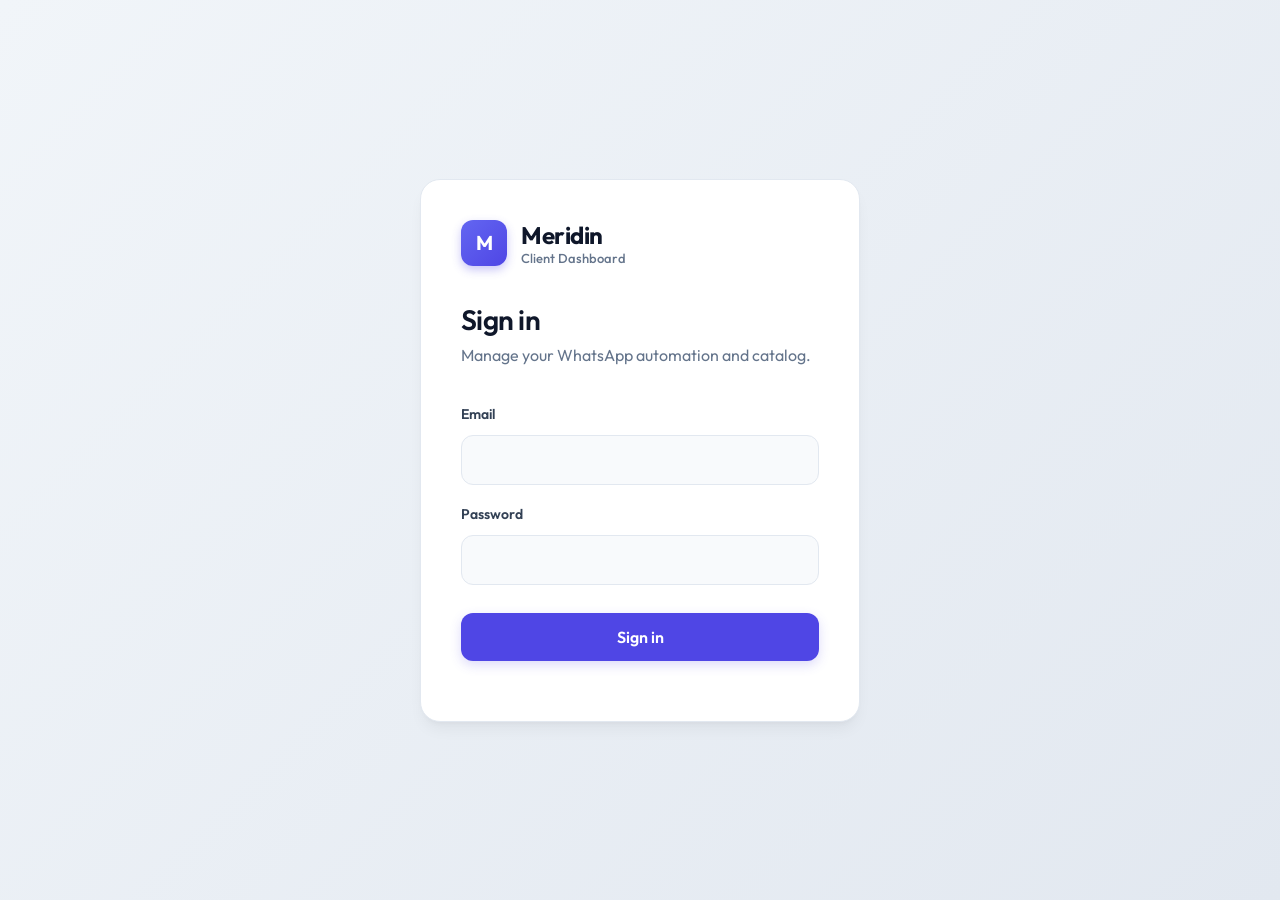
==== meridin_FE/client/index.html @ 9da1a39c "cloudflare implementation for image storing" ====
<!DOCTYPE html>
<html lang="en">
<head>
    <meta charset="UTF-8">
    <meta
        name="viewport"
        content="width=device-width, initial-scale=1.0"
    >
    <title>Meridin — Dashboard</title>
    <link rel="stylesheet" href="css/style.css">
    <link href="https://fonts.googleapis.com/css2?family=Outfit:wght@300;400;500;600;700&display=swap" rel="stylesheet">
</head>

<body>

<div class="app">

    <aside class="sidebar">

        <div class="sidebar-brand">
            <div class="brand-mark">M</div>

            <div>
                <strong>Meridin</strong>
                <span>Client</span>
            </div>
        </div>

        <nav>

            <a href="#overview" class="nav-link active">
                Overview
            </a>

            <div class="nav-title">Catalog</div>

            <a href="#products" class="nav-link">
                Products
            </a>

            <a href="#collections" class="nav-link">
                Collections
            </a>

            <div class="nav-title">Messaging</div>

            <a href="#messages" class="nav-link">
                Messages
            </a>

            <a href="#leads" class="nav-link">
                Leads
            </a>

            <div class="nav-title">Assistant</div>

            <a href="#settings" class="nav-link">
                AI & Business Settings
            </a>

            <div class="nav-title">Insights</div>

            <a href="#analytics" class="nav-link">
                Analytics
            </a>

        </nav>

        <button
            id="logoutButton"
            class="logout-button"
        >
            Sign out
        </button>

    </aside>

    <main class="main">

        <header class="topbar">

            <div>
                <h1>Overview</h1>
                <p id="businessName">
                    Your Meridin workspace
                </p>
            </div>

            <div class="status">
                <span class="status-dot"></span>
                Automation active
            </div>

        </header>

        <section id="overview">

            <div class="metrics">

                <article class="metric-card">
                    <span>Products</span>
                    <strong id="productsMetric">—</strong>
                </article>

                <article class="metric-card">
                    <span>Customers</span>
                    <strong id="customersMetric">—</strong>
                </article>

                <article class="metric-card">
                    <span>Conversations</span>
                    <strong id="conversationsMetric">—</strong>
                </article>

                <article class="metric-card">
                    <span>Messages</span>
                    <strong id="messagesMetric">—</strong>
                </article>

            </div>

            <div class="grid-two">

                <section class="panel">
                    <div class="panel-header">
                        <div>
                            <h2>Recent messages</h2>
                            <p>Latest WhatsApp activity</p>
                        </div>
                    </div>

                    <div id="recentMessages">
                        Loading...
                    </div>
                </section>

                <section class="panel">

                    <div class="panel-header">
                        <div>
                            <h2>Quick actions</h2>
                            <p>Manage your catalog</p>
                        </div>
                    </div>

                    <div class="quick-actions">

                        <button
                            onclick="showProducts()"
                        >
                            Manage products
                        </button>

                        <button
                            onclick="showCollections()"
                        >
                            Manage collections
                        </button>

                        <button
                            onclick="showAnalytics()"
                        >
                            View analytics
                        </button>

                    </div>

                </section>

            </div>

        </section>

        <section
            id="products"
            class="dashboard-section"
        >

            <div class="section-header">

                <div>
                    <h2>Products</h2>
                    <p>Your clothing catalog</p>
                </div>

                <div style="display: flex; gap: 12px; align-items: center;">
                    <button
                        id="createProductButton"
                        class="primary-button small"
                    >
                        Add product
                    </button>
                    <button
                        id="reloadProducts"
                        class="primary-button small"
                    >
                        Refresh
                    </button>
                </div>

            </div>

            <div
                id="productsGrid"
                class="products-grid"
            >
                Loading...
            </div>

        </section>

        <section
            id="collections"
            class="dashboard-section"
        >

            <div class="section-header">

                <div>
                    <h2>Collections</h2>
                    <p>Organize your products into collections.</p>
                </div>

                <button
                    id="createCollectionButton"
                    class="primary-button small"
                >
                    New collection
                </button>

            </div>

            <div id="collectionsList">
                Loading...
            </div>

        </section>

        <section
            id="messages"
            class="dashboard-section"
        >

            <div class="section-header">

                <div>
                    <h2>Messages</h2>
                    <p>Recent WhatsApp conversations.</p>
                </div>

            </div>

            <div
                id="messagesList"
                class="table-container"
            >
                Loading...
            </div>

        </section>

        <section
            id="leads"
            class="dashboard-section"
        >

            <div class="section-header">

                <div>
                    <h2>Lead classifications</h2>
                    <p>Messages classified by Meridin ML.</p>
                </div>

            </div>

            <div
                id="leadsList"
                class="table-container"
            >
                Loading...
            </div>

        </section>

        <section
            id="settings"
            class="dashboard-section"
        >

            <div class="section-header">
                <div>
                    <h2>AI & Business Settings</h2>
                    <p>Control the business information and communication style used by your WhatsApp assistant.</p>
                </div>
            </div>

            <form id="settingsForm" class="panel">
                <div class="panel-header">
                    <div>
                        <h3>Business profile</h3>
                        <p>This information is available to the AI for this tenant only.</p>
                    </div>
                </div>

                <div class="form-row">
                    <div class="form-group">
                        <label for="settingsShopName">Shop name *</label>
                        <input id="settingsShopName" type="text" maxlength="200" required>
                    </div>
                    <div class="form-group">
                        <label for="settingsCity">City</label>
                        <input id="settingsCity" type="text" maxlength="100">
                    </div>
                </div>

                <div class="form-group">
                    <label for="settingsDescription">Business description</label>
                    <textarea id="settingsDescription" rows="3" maxlength="1000"></textarea>
                </div>

                <div class="form-row">
                    <div class="form-group">
                        <label for="settingsPhone">Phone</label>
                        <input id="settingsPhone" type="text" maxlength="50">
                    </div>
                    <div class="form-group">
                        <label for="settingsEmail">Email</label>
                        <input id="settingsEmail" type="email" maxlength="200">
                    </div>
                </div>

                <div class="form-row">
                    <div class="form-group">
                        <label for="settingsWebsite">Website</label>
                        <input id="settingsWebsite" type="url" maxlength="500">
                    </div>
                    <div class="form-group">
                        <label for="settingsInstagram">Instagram</label>
                        <input id="settingsInstagram" type="text" maxlength="200">
                    </div>
                </div>

                <div class="form-group">
                    <label for="settingsAddress">Address</label>
                    <textarea id="settingsAddress" rows="2" maxlength="500"></textarea>
                </div>

                <div class="panel-header" style="margin-top: 24px;">
                    <div>
                        <h3>Customer support information</h3>
                        <p>Only enter information the assistant is allowed to tell customers.</p>
                    </div>
                </div>

                <div class="form-row">
                    <div class="form-group">
                        <label for="settingsHours">Business hours</label>
                        <textarea id="settingsHours" rows="2"></textarea>
                    </div>
                    <div class="form-group">
                        <label for="settingsDelivery">Delivery information</label>
                        <textarea id="settingsDelivery" rows="2"></textarea>
                    </div>
                </div>

                <div class="form-row">
                    <div class="form-group">
                        <label for="settingsShipping">Shipping policy</label>
                        <textarea id="settingsShipping" rows="3"></textarea>
                    </div>
                    <div class="form-group">
                        <label for="settingsReturns">Return policy</label>
                        <textarea id="settingsReturns" rows="3"></textarea>
                    </div>
                </div>

                <div class="form-row">
                    <div class="form-group">
                        <label for="settingsExchange">Exchange policy</label>
                        <textarea id="settingsExchange" rows="3"></textarea>
                    </div>
                    <div class="form-group">
                        <label for="settingsCancellation">Cancellation policy</label>
                        <textarea id="settingsCancellation" rows="3"></textarea>
                    </div>
                </div>

                <div class="form-row">
                    <div class="form-group">
                        <label for="settingsPayments">Payment methods</label>
                        <textarea id="settingsPayments" rows="2"></textarea>
                    </div>
                    <div class="form-group">
                        <label for="settingsCod">Cash on delivery</label>
                        <select id="settingsCod">
                            <option value="">Not specified</option>
                            <option value="true">Available</option>
                            <option value="false">Not available</option>
                        </select>
                    </div>
                </div>

                <div class="panel-header" style="margin-top: 24px;">
                    <div>
                        <h3>AI assistant</h3>
                        <p>These preferences apply only to this client's assistant.</p>
                    </div>
                </div>

                <div class="form-row">
                    <div class="form-group">
                        <label for="settingsTone">Tone</label>
                        <select id="settingsTone">
                            <option value="friendly">Friendly</option>
                            <option value="professional">Professional</option>
                            <option value="casual">Casual</option>
                            <option value="luxury">Luxury</option>
                            <option value="minimal">Minimal</option>
                        </select>
                    </div>
                    <div class="form-group">
                        <label for="settingsLanguage">Language</label>
                        <input id="settingsLanguage" type="text" maxlength="50" placeholder="English">
                    </div>
                    <div class="form-group">
                        <label for="settingsLength">Response length</label>
                        <select id="settingsLength">
                            <option value="short">Short</option>
                            <option value="medium">Medium</option>
                            <option value="long">Long</option>
                        </select>
                    </div>
                </div>

                <div class="form-group">
                    <label for="settingsGreeting">Preferred greeting</label>
                    <textarea id="settingsGreeting" rows="2" maxlength="500"></textarea>
                </div>

                <div class="form-group">
                    <label for="settingsInstructions">Custom AI instructions</label>
                    <textarea id="settingsInstructions" rows="5" maxlength="3000" placeholder="Example: Keep replies concise. Mention our free shipping above ₹999 when relevant."></textarea>
                </div>

                <div class="modal-actions">
                    <button type="submit" class="primary-button">Save AI & Business Settings</button>
                    <span id="settingsStatus" class="muted"></span>
                </div>
            </form>

        </section>

        <section
            id="analytics"
            class="dashboard-section"
        >

            <div class="section-header">

                <div>
                    <h2>Analytics</h2>
                    <p>Message and intent activity.</p>
                </div>

            </div>

            <div
                id="analyticsData"
                class="grid-two"
            >
                Loading...
            </div>

        </section>

    </main>

<!-- Create Product Modal -->
<div id="productModal" class="modal" role="dialog" aria-modal="true" aria-labelledby="productModalTitle">
    <div class="modal-backdrop"></div>
    <div class="modal-content product-editor-modal">
        <div class="modal-header">
            <h3 id="productModalTitle">Add Product</h3>
            <button class="modal-close" aria-label="Close">&times;</button>
        </div>
        <form id="productForm">
            <input type="hidden" id="productId">

            <div class="editor-section">
                <h4>Basic information</h4>
                <div class="form-group">
                    <label for="productTitle">Title *</label>
                    <input type="text" id="productTitle" required placeholder="e.g., Classic Cotton Shirt">
                </div>
                <div class="form-group">
                    <label for="productDescription">Description</label>
                    <textarea id="productDescription" rows="3" placeholder="Product details..."></textarea>
                </div>
                <div class="form-row">
                    <div class="form-group">
                        <label for="productPrice">Base price (₹) *</label>
                        <input type="number" id="productPrice" required min="0" step="0.01" placeholder="0.00">
                    </div>
                    <div class="form-group">
                        <label for="productStock">Base stock</label>
                        <input type="number" id="productStock" min="0" value="0" placeholder="0">
                    </div>
                </div>
                <div class="form-row">
                    <div class="form-group">
                        <label for="productDepartment">Department</label>
                        <select id="productDepartment"><option value="">Loading metadata...</option></select>
                    </div>
                    <div class="form-group">
                        <label for="productCategoryId">Category</label>
                        <select id="productCategoryId"><option value="">Select department first</option></select>
                    </div>
                </div>
                <div class="form-row">
                    <div class="form-group">
                        <label for="productBrand">Brand</label>
                        <input type="text" id="productBrand" placeholder="Brand name">
                    </div>
                    <div class="form-group">
                        <label for="productType">Product type</label>
                        <input type="text" id="productType" placeholder="e.g., shirt, dress">
                    </div>
                </div>
                <div class="form-row">
                    <div class="form-group">
                        <label for="productGender">Target gender</label>
                        <select id="productGender">
                            <option value="">Not specified</option><option value="Unisex">Unisex</option><option value="Male">Male</option><option value="Female">Female</option>
                        </select>
                    </div>
                    <div class="form-group">
                        <label for="productAgeGroup">Age group</label>
                        <select id="productAgeGroup">
                            <option value="">Not specified</option><option value="Adult">Adult</option><option value="Teen">Teen</option><option value="Kids">Kids</option><option value="Toddler">Toddler</option><option value="Infant">Infant</option>
                        </select>
                    </div>
                </div>
            </div>

            <div class="editor-section">
                <h4>Apparel specifications</h4>
                <div class="form-row">
                    <div class="form-group"><label for="productMaterial">Material</label><input type="text" id="productMaterial" placeholder="e.g., 100% Cotton"></div>
                    <div class="form-group"><label for="productFit">Fit</label><select id="productFit"><option value="">Not specified</option><option>Regular Fit</option><option>Slim Fit</option><option>Relaxed Fit</option><option>Oversized / Boxy</option></select></div>
                </div>
                <div class="form-row">
                    <div class="form-group"><label for="productSleeve">Sleeve length</label><select id="productSleeve"><option value="">Not specified</option><option>Short Sleeve</option><option>Long Sleeve</option><option>3/4 Sleeve</option><option>Sleeveless</option><option>Cap Sleeve</option></select></div>
                    <div class="form-group"><label for="productNeckline">Neckline</label><select id="productNeckline"><option value="">Not specified</option><option>Crew Neck</option><option>V-Neck</option><option>Polo Collar</option><option>Hooded</option><option>Turtleneck</option><option>Off-Shoulder</option></select></div>
                    <div class="form-group"><label for="productLength">Top / dress length</label><select id="productLength"><option value="">Not specified</option><option>Regular</option><option>Crop</option><option>Longline / Tunics</option><option>Mini</option><option>Midi</option><option>Maxi</option></select></div>
                </div>
            </div>

            <div class="editor-section">
                <h4>Product options & variants</h4>
                <p class="editor-help">Choose metadata-backed options. Values are stored with their Meridin IDs and names.</p>
                <div class="option-selector-row">
                    <select id="newProductOption"><option value="">Select option to add</option></select>
                    <button type="button" id="addProductOption" class="secondary-button">Add option</button>
                </div>
                <div id="productOptionsContainer"></div>
                <div class="table-container variant-table-wrap">
                    <table>
                        <thead><tr><th>Combination</th><th>Price (₹)</th><th>Cost (₹)</th><th>Stock</th><th>SKU</th></tr></thead>
                        <tbody id="productVariantsBody"><tr><td colspan="5" class="muted center">Add option values to generate variants.</td></tr></tbody>
                    </table>
                </div>
            </div>

            <div class="editor-section">
                <h4>Catalog & media</h4>
                <div class="form-row">
                    <div class="form-group"><label for="productCollection">Collection</label><select id="productCollection"><option value="">-- Select collection --</option></select></div>
                    <div class="form-group"><label for="productTags">Tags</label><input type="text" id="productTags" placeholder="summer, casual, new (comma separated)"></div>
                </div>
                <div class="form-group">
                    <label for="productImageFile">Product image</label>
                    <input type="file" id="productImageFile" accept="image/jpeg,image/png,image/webp"
                           aria-describedby="productImageHelp">
                    <small id="productImageHelp" class="editor-help">Choose JPG, PNG, or WebP. Meridin converts it to JPG and stores the public image link in the product's <code>media</code> field.</small>
                    <div id="productImagePreview" class="product-image-upload-preview" hidden>
                        <img id="productImagePreviewImg" alt="Product image preview">
                        <span id="productImageStatus" class="muted"></span>
                    </div>
                </div>
                <label class="checkbox-label"><input type="checkbox" id="productFeatured"> Mark as featured</label>
            </div>

            <div class="modal-actions">
                <button type="button" class="modal-cancel">Cancel</button>
                <button type="submit" class="primary-button">Save Product</button>
            </div>
        </form>
    </div>
</div>

<!-- Create Collection Modal -->
<div id="collectionModal" class="modal" role="dialog" aria-modal="true" aria-labelledby="collectionModalTitle">
    <div class="modal-backdrop"></div>
    <div class="modal-content">
        <div class="modal-header">
            <h3 id="collectionModalTitle">New Collection</h3>
            <button class="modal-close" aria-label="Close">&times;</button>
        </div>
        <form id="collectionForm">
            <input type="hidden" id="collectionId">
            <div class="form-group">
                <label for="collectionName">Name *</label>
                <input type="text" id="collectionName" required placeholder="e.g., Summer Collection">
            </div>
            <div class="form-group">
                <label for="collectionDescription">Description</label>
                <textarea id="collectionDescription" rows="3" placeholder="Collection details..."></textarea>
            </div>
            <div class="modal-actions">
                <button type="button" class="modal-cancel">Cancel</button>
                <button type="submit" class="primary-button">Save Collection</button>
            </div>
        </form>
    </div>
</div>

</div>

<script src="js/api.js"></script>
<script src="js/dashboard.js"></script>

</body>
</html>
---- meridin_FE/client/css/style.css ----
* {
    box-sizing: border-box;
    margin: 0;
    padding: 0;
}

:root {
    --background: #f8fafc;
    --surface: #ffffff;
    --border: #e2e8f0;
    --text: #0f172a;
    --muted: #64748b;
    --primary: #4f46e5;
    --primary-hover: #4338ca;
    --success: #10b981;
    --danger: #ef4444;
    --sidebar: #0f172a;
    --sidebar-hover: #1e293b;
    --shadow: 0 4px 6px -1px rgb(0 0 0 / 0.05), 0 2px 4px -2px rgb(0 0 0 / 0.05);
    --shadow-lg: 0 10px 15px -3px rgb(0 0 0 / 0.05), 0 4px 6px -4px rgb(0 0 0 / 0.05);
}

body {
    font-family: 'Outfit', sans-serif;
    background: var(--background);
    color: var(--text);
    -webkit-font-smoothing: antialiased;
}

button,
input {
    font: inherit;
}

button {
    cursor: pointer;
    transition: all 0.2s cubic-bezier(0.4, 0, 0.2, 1);
}

.auth-page {
    min-height: 100vh;
    display: flex;
    align-items: center;
    justify-content: center;
    background: linear-gradient(135deg, #f1f5f9 0%, #e2e8f0 100%);
    padding: 24px;
}

.auth-card {
    width: 100%;
    max-width: 440px;
    background: var(--surface);
    border: 1px solid var(--border);
    border-radius: 20px;
    padding: 40px;
    box-shadow: var(--shadow-lg);
}

.brand,
.sidebar-brand {
    display: flex;
    align-items: center;
    gap: 14px;
}

.brand-mark {
    width: 46px;
    height: 46px;
    border-radius: 12px;
    background: linear-gradient(135deg, #6366f1 0%, #4f46e5 100%);
    color: white;
    display: grid;
    place-items: center;
    font-weight: 700;
    font-size: 20px;
    box-shadow: 0 4px 10px rgba(79, 70, 229, 0.3);
}

.brand h1 {
    font-size: 24px;
    font-weight: 700;
    letter-spacing: -0.02em;
}

.brand p {
    color: var(--muted);
    font-size: 13px;
    font-weight: 500;
}

.auth-card h2 {
    margin-top: 36px;
    font-size: 28px;
    font-weight: 600;
    letter-spacing: -0.02em;
}

.muted {
    color: var(--muted);
}

.auth-card > p {
    margin-top: 8px;
    margin-bottom: 32px;
}

form {
    display: flex;
    flex-direction: column;
    gap: 12px;
}

label {
    font-size: 14px;
    font-weight: 600;
    margin-top: 8px;
    color: #334155;
}

input {
    border: 1px solid var(--border);
    border-radius: 12px;
    padding: 14px 16px;
    outline: none;
    background: #f8fafc;
    transition: all 0.2s ease;
}

input:focus {
    border-color: var(--primary);
    background: var(--surface);
    box-shadow: 0 0 0 3px rgba(79, 70, 229, 0.1);
}

.primary-button {
    border: none;
    border-radius: 12px;
    background: var(--primary);
    color: white;
    padding: 14px 20px;
    font-weight: 600;
    margin-top: 16px;
    box-shadow: 0 4px 12px rgba(79, 70, 229, 0.2);
}

.primary-button:hover {
    background: var(--primary-hover);
    transform: translateY(-1px);
    box-shadow: 0 6px 16px rgba(79, 70, 229, 0.3);
}

.primary-button.small {
    padding: 10px 16px;
    margin: 0;
    font-size: 14px;
}

.error {
    color: var(--danger);
    font-size: 14px;
    margin-top: 8px;
    font-weight: 500;
}

.app {
    min-height: 100vh;
    display: flex;
}

.sidebar {
    width: 260px;
    min-height: 100vh;
    background: var(--sidebar);
    color: white;
    padding: 32px 24px;
    position: fixed;
    left: 0;
    top: 0;
    bottom: 0;
    display: flex;
    flex-direction: column;
    box-shadow: var(--shadow);
    z-index: 10;
}

.sidebar-brand {
    margin-bottom: 40px;
}

.sidebar-brand strong {
    font-size: 20px;
    font-weight: 700;
    letter-spacing: -0.01em;
}

.sidebar-brand span {
    display: block;
    color: #94a3b8;
    font-size: 12px;
    margin-top: 2px;
    font-weight: 500;
}

.nav-link {
    display: block;
    color: #94a3b8;
    text-decoration: none;
    padding: 12px 16px;
    border-radius: 12px;
    margin-bottom: 4px;
    font-weight: 500;
    transition: all 0.2s ease;
}

.nav-link:hover,
.nav-link.active {
    background: var(--sidebar-hover);
    color: white;
}

.nav-link.active {
    font-weight: 600;
    box-shadow: 0 4px 12px rgba(0, 0, 0, 0.1);
}

.nav-title {
    color: #475569;
    font-size: 11px;
    text-transform: uppercase;
    letter-spacing: 0.1em;
    margin: 24px 16px 8px;
    font-weight: 700;
}

.logout-button {
    margin-top: auto;
    border: 1px solid #334155;
    background: transparent;
    color: #cbd5e1;
    padding: 12px;
    border-radius: 12px;
    font-weight: 600;
}

.logout-button:hover {
    background: rgba(255, 255, 255, 0.05);
    color: white;
}

.main {
    margin-left: 260px;
    width: calc(100% - 260px);
    padding: 40px;
}

.topbar {
    display: flex;
    justify-content: space-between;
    align-items: center;
    margin-bottom: 40px;
}

.topbar h1 {
    font-size: 32px;
    font-weight: 700;
    letter-spacing: -0.02em;
}

.topbar p {
    color: var(--muted);
    margin-top: 4px;
    font-size: 15px;
}

.status {
    display: flex;
    align-items: center;
    gap: 10px;
    color: var(--success);
    font-size: 14px;
    font-weight: 600;
    background: #ecfdf5;
    padding: 8px 16px;
    border-radius: 20px;
    border: 1px solid #d1fae5;
}

.status-dot {
    width: 8px;
    height: 8px;
    border-radius: 50%;
    background: var(--success);
    position: relative;
}

.status-dot::after {
    content: '';
    position: absolute;
    width: 100%;
    height: 100%;
    background: inherit;
    border-radius: inherit;
    animation: ripple 1.5s infinite;
}

@keyframes ripple {
    0% {
        transform: scale(1);
        opacity: 0.8;
    }
    100% {
        transform: scale(2.5);
        opacity: 0;
    }
}

.metrics {
    display: grid;
    grid-template-columns: repeat(4, 1fr);
    gap: 20px;
    margin-bottom: 24px;
}

.metric-card,
.panel {
    background: var(--surface);
    border: 1px solid var(--border);
    border-radius: 16px;
    box-shadow: var(--shadow);
}

.metric-card {
    padding: 24px;
    transition: transform 0.2s ease;
}

.metric-card:hover {
    transform: translateY(-2px);
}

.metric-card span {
    color: var(--muted);
    font-size: 14px;
    font-weight: 500;
}

.metric-card strong {
    display: block;
    font-size: 36px;
    margin-top: 8px;
    font-weight: 700;
    letter-spacing: -0.02em;
}

.grid-two {
    display: grid;
    grid-template-columns: repeat(2, minmax(0, 1fr));
    gap: 24px;
}

.panel {
    padding: 24px;
}

.panel-header,
.section-header {
    display: flex;
    justify-content: space-between;
    align-items: center;
}

.panel-header {
    margin-bottom: 24px;
}

.panel h2,
.section-header h2 {
    font-size: 20px;
    font-weight: 600;
    letter-spacing: -0.01em;
}

.panel-header p,
.section-header p {
    color: var(--muted);
    font-size: 14px;
    margin-top: 4px;
}

.message-row {
    display: flex;
    justify-content: space-between;
    padding: 16px 0;
    border-bottom: 1px solid var(--border);
}

.message-row:last-child {
    border-bottom: none;
}

.message-row strong {
    display: block;
    font-size: 14px;
    max-width: 320px;
    overflow: hidden;
    text-overflow: ellipsis;
    white-space: nowrap;
    font-weight: 600;
}

.message-row span {
    display: inline-block;
    color: var(--primary);
    font-size: 12px;
    font-weight: 600;
    background: #e0e7ff;
    padding: 2px 8px;
    border-radius: 12px;
    margin-top: 4px;
}

.message-row small {
    color: var(--muted);
    font-size: 12px;
    font-weight: 500;
}

.quick-actions {
    display: flex;
    flex-direction: column;
    gap: 12px;
}

.quick-actions button {
    text-align: left;
    background: #f8fafc;
    border: 1px solid var(--border);
    border-radius: 12px;
    padding: 16px;
    font-weight: 600;
    transition: all 0.2s ease;
}

.quick-actions button:hover {
    background: var(--surface);
    border-color: var(--primary);
    box-shadow: 0 4px 12px rgba(79, 70, 229, 0.05);
    transform: translateX(4px);
}

.dashboard-section {
    margin-top: 48px;
}

.section-header {
    margin-bottom: 24px;
}

.products-grid {
    display: grid;
    grid-template-columns: repeat(4, minmax(0, 1fr));
    gap: 20px;
}

.product-card {
    background: var(--surface);
    border: 1px solid var(--border);
    border-radius: 16px;
    overflow: hidden;
    box-shadow: var(--shadow);
    transition: all 0.2s ease;
}

.product-card:hover {
    transform: translateY(-4px);
    box-shadow: var(--shadow-lg);
}

.product-image {
    height: 240px;
    background: #f1f5f9;
    display: grid;
    place-items: center;
    color: var(--muted);
    border-bottom: 1px solid var(--border);
}

.product-image img {
    width: 100%;
    height: 100%;
    object-fit: cover;
}

.product-content {
    padding: 20px;
}

.product-content h3 {
    font-size: 16px;
    font-weight: 600;
    letter-spacing: -0.01em;
}

.product-content p {
    color: var(--muted);
    font-size: 13px;
    margin: 4px 0 16px;
}

.product-content strong {
    font-size: 18px;
    font-weight: 700;
    color: var(--text);
}

.product-meta {
    color: var(--muted);
    font-size: 12px;
    margin-top: 12px;
    font-weight: 500;
}

.collection-card {
    display: flex;
    justify-content: space-between;
    align-items: center;
    background: var(--surface);
    border: 1px solid var(--border);
    border-radius: 16px;
    padding: 24px;
    margin-bottom: 12px;
    box-shadow: var(--shadow);
    transition: all 0.2s ease;
}

.collection-card:hover {
    transform: translateY(-2px);
    box-shadow: var(--shadow-lg);
}

.collection-card h3 {
    font-size: 18px;
    font-weight: 600;
}

.collection-card p {
    color: var(--muted);
    font-size: 14px;
    margin-top: 4px;
}

.collection-card > div:last-child {
    display: flex;
    flex-direction: column;
    align-items: center;
}

.collection-card > div:last-child strong {
    font-size: 24px;
    color: var(--primary);
    font-weight: 700;
}

.collection-card > div:last-child span {
    color: var(--muted);
    font-size: 12px;
    font-weight: 500;
}

.table-container {
    background: var(--surface);
    border: 1px solid var(--border);
    border-radius: 16px;
    overflow: auto;
    box-shadow: var(--shadow);
}

table {
    width: 100%;
    border-collapse: collapse;
}

th,
td {
    padding: 16px 20px;
    text-align: left;
    border-bottom: 1px solid var(--border);
    font-size: 14px;
}

th {
    background: #f8fafc;
    color: var(--muted);
    font-weight: 600;
}

tr:last-child td {
    border-bottom: none;
}

.active-label,
.inactive-label {
    display: inline-block;
    padding: 4px 10px;
    border-radius: 12px;
    font-size: 12px;
    font-weight: 600;
}

.active-label {
    background: #d1fae5;
    color: #065f46;
}

.inactive-label {
    background: #fee2e2;
    color: #991b1b;
}

.table-button {
    background: #f1f5f9;
    border: 1px solid var(--border);
    border-radius: 8px;
    padding: 6px 12px;
    font-weight: 500;
    font-size: 13px;
}

.table-button:hover {
    background: #e2e8f0;
    border-color: #cbd5e1;
}

.analytics-list > div {
    display: flex;
    justify-content: space-between;
    padding: 14px 0;
    border-bottom: 1px solid var(--border);
}

.analytics-list > div:last-child {
    border-bottom: none;
}

.analytics-list span {
    font-weight: 500;
}

.analytics-list strong {
    color: var(--primary);
}

@media (max-width: 1200px) {
    .metrics,
    .products-grid {
        grid-template-columns: repeat(2, 1fr);
    }
}

@media (max-width: 800px) {
    .sidebar {
        width: 80px;
        padding: 24px 12px;
    }

    .sidebar-brand div:last-child,
    .nav-link,
    .nav-title,
    .logout-button {
        display: none;
    }

    .sidebar-brand {
        justify-content: center;
    }

    .main {
        margin-left: 80px;
        width: calc(100% - 80px);
        padding: 24px;
    }

    .grid-two {
        grid-template-columns: 1fr;
    }

    .topbar {
        align-items: flex-start;
        gap: 16px;
        flex-direction: column;
    }
}

@media (max-width: 560px) {
    .metrics,
    .products-grid {
        grid-template-columns: 1fr;
    }

    .main {
        padding: 16px;
    }
}

/* Modal Styles */
.modal {
    position: fixed;
    inset: 0;
    z-index: 1000;
    display: none;
    align-items: center;
    justify-content: center;
    padding: 24px;
}

.modal.open {
    display: flex;
}

.modal-backdrop {
    position: absolute;
    inset: 0;
    background: rgba(15, 23, 42, 0.5);
    animation: fadeIn 0.2s ease;
}

.modal-content {
    position: relative;
    background: var(--surface);
    border-radius: 16px;
    box-shadow: var(--shadow-lg);
    width: 100%;
    max-width: 560px;
    max-height: 90vh;
    overflow-y: auto;
    animation: slideUp 0.2s ease;
}

@keyframes fadeIn {
    from { opacity: 0; }
    to { opacity: 1; }
}

@keyframes slideUp {
    from { opacity: 0; transform: translateY(20px); }
    to { opacity: 1; transform: translateY(0); }
}

.modal-header {
    display: flex;
    justify-content: space-between;
    align-items: center;
    padding: 24px;
    border-bottom: 1px solid var(--border);
}

.modal-header h3 {
    font-size: 20px;
    font-weight: 600;
}

.modal-close {
    background: none;
    border: none;
    font-size: 24px;
    color: var(--muted);
    cursor: pointer;
    padding: 4px;
    line-height: 1;
}

.modal-close:hover {
    color: var(--text);
}

.modal-content form {
    padding: 24px;
}

.form-group {
    margin-bottom: 20px;
}

.form-group label {
    display: block;
    font-size: 14px;
    font-weight: 600;
    margin-bottom: 8px;
    color: #334155;
}

.form-group input,
.form-group select,
.form-group textarea {
    width: 100%;
    border: 1px solid var(--border);
    border-radius: 12px;
    padding: 12px 16px;
    outline: none;
    background: #f8fafc;
    transition: all 0.2s ease;
    font-family: inherit;
    font-size: 14px;
}

.form-group input:focus,
.form-group select:focus,
.form-group textarea:focus {
    border-color: var(--primary);
    background: var(--surface);
    box-shadow: 0 0 0 3px rgba(79, 70, 229, 0.1);
}

.form-row {
    display: grid;
    grid-template-columns: 1fr 1fr;
    gap: 16px;
}

@media (max-width: 560px) {
    .form-row {
        grid-template-columns: 1fr;
    }
}

.modal-actions {
    display: flex;
    justify-content: flex-end;
    gap: 12px;
    margin-top: 24px;
    padding-top: 16px;
    border-top: 1px solid var(--border);
}

.modal-cancel {
    background: #f1f5f9;
    border: 1px solid var(--border);
    border-radius: 12px;
    padding: 12px 20px;
    font-weight: 600;
    color: var(--text);
    transition: all 0.2s ease;
}

.modal-cancel:hover {
    background: #e2e8f0;
    border-color: #cbd5e1;
}

/* Product editor */
.product-editor-modal { max-width: 980px; max-height: 92vh; overflow-y: auto; }
.editor-section { border: 1px solid var(--border); border-radius: 14px; padding: 18px; margin-bottom: 16px; background: var(--surface); }
.editor-section h4 { margin-bottom: 12px; font-size: 16px; }
.editor-help { color: var(--muted); font-size: 13px; margin-bottom: 12px; }
.option-selector-row { display: flex; gap: 10px; align-items: center; margin-bottom: 14px; }
.option-selector-row select { flex: 1; }
.secondary-button { border: 1px solid var(--border); background: var(--surface); border-radius: 10px; padding: 11px 16px; font-weight: 600; }
.secondary-button:hover { border-color: var(--primary); }
.product-option-block { border: 1px solid var(--border); border-radius: 12px; padding: 14px; margin-bottom: 12px; background: #f8fafc; }
.product-option-header { display: flex; justify-content: space-between; align-items: center; margin-bottom: 10px; }
.product-option-header strong { font-size: 14px; }
.product-option-values { display: flex; flex-wrap: wrap; gap: 7px; margin-top: 8px; }
.product-option-chip { display: inline-flex; gap: 6px; align-items: center; border: 1px solid var(--border); border-radius: 999px; background: var(--surface); padding: 5px 9px; font-size: 12px; }
.product-option-chip button { border: 0; background: transparent; color: var(--danger); padding: 0; }
.variant-table-wrap { margin-top: 12px; }
.variant-table-wrap input { min-width: 80px; padding: 9px 10px; border-radius: 8px; }
.center { text-align: center; }
.checkbox-label { display: flex; align-items: center; gap: 8px; font-size: 13px; }
.checkbox-label input { width: auto; }


.product-image-upload-preview {
    margin-top: 12px;
    display: flex;
    align-items: center;
    gap: 12px;
    padding: 12px;
    border: 1px solid var(--border);
    border-radius: 12px;
    background: var(--surface);
}

.product-image-upload-preview img {
    width: 88px;
    height: 88px;
    object-fit: cover;
    border-radius: 10px;
    border: 1px solid var(--border);
}

.product-image-upload-preview[hidden] {
    display: none;
}
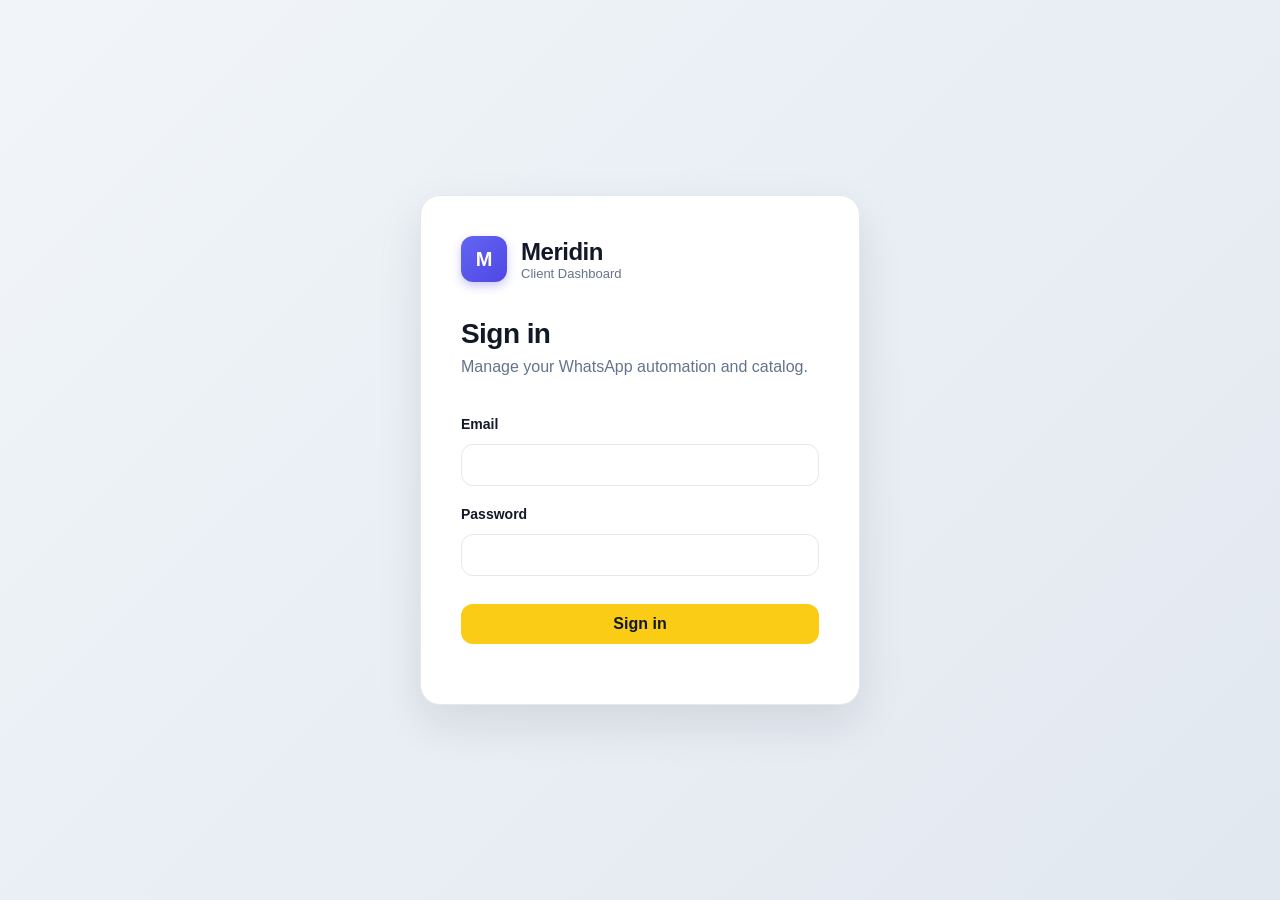
==== commit 2d201d28: "admin dashboard and client dashbord edit and changing self to EntityExtractor" ====
--- a/meridin_FE/client/index.html
+++ b/meridin_FE/client/index.html
@@ -8,7 +8,7 @@
     >
     <title>Meridin — Dashboard</title>
     <link rel="stylesheet" href="css/style.css">
-    <link href="https://fonts.googleapis.com/css2?family=Outfit:wght@300;400;500;600;700&display=swap" rel="stylesheet">
+    <link href="https://fonts.googleapis.com/css2?family=Poppins:wght@400;500;600;700;800&display=swap" rel="stylesheet">
 </head>
 
 <body>
@@ -18,7 +18,7 @@
     <aside class="sidebar">
 
         <div class="sidebar-brand">
-            <div class="brand-mark">M</div>
+            <div class="brand-logo-wrap"><img src="../assets/meridin-logo.svg" class="brand-logo" alt="Meridin"></div>
 
             <div>
                 <strong>Meridin</strong>
@@ -40,16 +40,6 @@
 
             <a href="#collections" class="nav-link">
                 Collections
-            </a>
-
-            <div class="nav-title">Messaging</div>
-
-            <a href="#messages" class="nav-link">
-                Messages
-            </a>
-
-            <a href="#leads" class="nav-link">
-                Leads
             </a>
 
             <div class="nav-title">Assistant</div>
@@ -112,27 +102,9 @@
                     <strong id="conversationsMetric">—</strong>
                 </article>
 
-                <article class="metric-card">
-                    <span>Messages</span>
-                    <strong id="messagesMetric">—</strong>
-                </article>
-
             </div>
 
             <div class="grid-two">
-
-                <section class="panel">
-                    <div class="panel-header">
-                        <div>
-                            <h2>Recent messages</h2>
-                            <p>Latest WhatsApp activity</p>
-                        </div>
-                    </div>
-
-                    <div id="recentMessages">
-                        Loading...
-                    </div>
-                </section>
 
                 <section class="panel">
 
@@ -235,54 +207,7 @@
             </div>
 
         </section>
-
-        <section
-            id="messages"
-            class="dashboard-section"
-        >
-
-            <div class="section-header">
-
-                <div>
-                    <h2>Messages</h2>
-                    <p>Recent WhatsApp conversations.</p>
-                </div>
-
-            </div>
-
-            <div
-                id="messagesList"
-                class="table-container"
-            >
-                Loading...
-            </div>
-
-        </section>
-
-        <section
-            id="leads"
-            class="dashboard-section"
-        >
-
-            <div class="section-header">
-
-                <div>
-                    <h2>Lead classifications</h2>
-                    <p>Messages classified by Meridin ML.</p>
-                </div>
-
-            </div>
-
-            <div
-                id="leadsList"
-                class="table-container"
-            >
-                Loading...
-            </div>
-
-        </section>
-
-        <section
+<section
             id="settings"
             class="dashboard-section"
         >
--- a/meridin_FE/client/css/style.css
+++ b/meridin_FE/client/css/style.css
@@ -891,3 +891,329 @@
 .product-image-upload-preview[hidden] {
     display: none;
 }
+
+/* ==========================================================
+   MERIDIN LANDING-PAGE UI SYSTEM — DASHBOARD REDESIGN
+   ========================================================== */
+:root {
+    --background: #fbfbfb;
+    --surface: #ffffff;
+    --border: #e5e7eb;
+    --text: #111827;
+    --muted: #6b7280;
+    --primary: #facc15;
+    --primary-hover: #eab308;
+    --accent: #3b82f6;
+    --success: #008069;
+    --danger: #dc2626;
+    --sidebar: #ffffff;
+    --sidebar-hover: #f3f4f6;
+    --card-gray: #f3f4f6;
+    --black: #000000;
+    --shadow: 0 4px 20px rgba(0,0,0,.035);
+    --shadow-lg: 0 12px 40px rgba(0,0,0,.07);
+}
+
+body { font-family: 'Poppins', sans-serif; background: var(--background); color: var(--text); }
+
+.app { background: var(--background); }
+.sidebar {
+    width: 250px; background: #fff; color: var(--text); border-right: 1px solid var(--border);
+    padding: 26px 18px; box-shadow: none;
+}
+.sidebar-brand { margin-bottom: 34px; padding: 0 8px; gap: 10px; }
+.brand-logo-wrap { width: 44px; height: 44px; border-radius: 12px; overflow: hidden; background: #fff; flex: 0 0 44px; }
+.brand-logo { width: 100%; height: 100%; object-fit: contain; display: block; }
+.sidebar-brand strong { color: var(--text); font-size: 20px; }
+.sidebar-brand span { color: var(--muted); }
+.nav-title { color: #9ca3af; margin: 22px 12px 7px; font-size: 10px; }
+.nav-link { color: #6b7280; padding: 11px 13px; border-radius: 12px; margin-bottom: 3px; }
+.nav-link:hover { background: var(--card-gray); color: var(--text); }
+.nav-link.active { background: var(--primary); color: var(--text); box-shadow: none; font-weight: 600; }
+.logout-button { border: 1px solid var(--border); background: #fff; color: var(--text); border-radius: 12px; }
+.logout-button:hover { background: var(--card-gray); color: var(--text); }
+.main { margin-left: 250px; width: calc(100% - 250px); padding: 34px 40px 60px; }
+.topbar { margin-bottom: 30px; }
+.topbar h1 { font-size: 30px; letter-spacing: -.035em; font-weight: 700; }
+.topbar p { color: var(--muted); }
+.status { color: #111827; background: #fff; border: 1px solid var(--border); border-radius: 999px; }
+.status-dot { background: var(--success); }
+.metrics { gap: 16px; margin-bottom: 22px; }
+.metric-card, .panel { border: 1px solid var(--border); border-radius: 20px; box-shadow: var(--shadow); }
+.metric-card { padding: 22px; }
+.metric-card:hover { transform: translateY(-2px); box-shadow: var(--shadow-lg); }
+.metric-card span { color: var(--muted); }
+.metric-card strong { color: var(--text); }
+.panel { padding: 24px; }
+.panel-header, .section-header { margin-bottom: 20px; }
+.panel h2, .section-header h2 { font-size: 21px; letter-spacing: -.02em; }
+.panel-header p, .section-header p { color: var(--muted); }
+.dashboard-section { margin-top: 28px; }
+.primary-button { background: var(--primary); color: var(--text); border-radius: 999px; box-shadow: none; border: 0; }
+.primary-button:hover { background: var(--primary-hover); box-shadow: none; }
+.secondary-button { border-radius: 999px; border: 1px solid var(--text); background: #fff; color: var(--text); }
+.quick-actions button { background: #fff; border: 1px solid var(--border); border-radius: 16px; padding: 15px; color: var(--text); }
+.quick-actions button:hover { border-color: var(--text); background: var(--card-gray); }
+
+/* Horizontal product listing */
+.products-grid { display: flex; flex-direction: column; gap: 12px; }
+.product-card {
+    display: flex; flex-direction: row; align-items: center; gap: 18px;
+    width: 100%; background: #fff; border: 1px solid var(--border); border-radius: 20px;
+    padding: 12px; box-shadow: var(--shadow); transition: .2s ease;
+}
+.product-card:hover { transform: translateY(-1px); box-shadow: var(--shadow-lg); }
+.product-image {
+    width: 112px !important; height: 112px !important; flex: 0 0 112px;
+    border-radius: 15px !important; overflow: hidden; background: var(--card-gray);
+    display: grid; place-items: center; color: var(--muted);
+}
+.product-image img { width: 100% !important; height: 100% !important; object-fit: cover; display: block; }
+.product-content { flex: 1; min-width: 0; padding: 4px 6px; }
+.product-content h3 { color: var(--text); font-size: 17px; margin-bottom: 4px; }
+.product-content p { color: var(--muted); }
+.product-content > strong { color: var(--text); font-size: 17px; display: block; margin-top: 7px; }
+.product-meta { color: var(--muted); font-size: 13px; margin-top: 5px; }
+.product-actions { margin-top: 10px !important; padding-top: 10px !important; border-top: 1px solid var(--border) !important; }
+.table-button { background: #fff; border: 1px solid var(--border); border-radius: 999px; color: var(--text); padding: 7px 13px; }
+.table-button:hover { background: var(--card-gray); border-color: #d1d5db; }
+.error { color: var(--danger); }
+
+input, select, textarea { background: #fff; border: 1px solid #e5e7eb; border-radius: 12px; color: var(--text); }
+input:focus, select:focus, textarea:focus { border-color: var(--accent); box-shadow: 0 0 0 3px rgba(59,130,246,.10); }
+.form-group label, label { color: var(--text); }
+.modal-content { border-radius: 24px; box-shadow: var(--shadow-lg); }
+.modal-header { border-bottom: 1px solid var(--border); }
+.modal-actions .primary-button { margin-top: 0; }
+
+.product-image-upload-preview { background: var(--card-gray); border-radius: 16px; padding: 12px; }
+.product-image-upload-preview img { border-radius: 12px; width: 120px; height: 120px; object-fit: cover; }
+
+@media (max-width: 900px) {
+    .sidebar { width: 78px; padding: 22px 10px; }
+    .sidebar-brand { justify-content: center; padding: 0; }
+    .sidebar-brand div:last-child, .nav-link, .nav-title, .logout-button { display: none; }
+    .main { margin-left: 78px; width: calc(100% - 78px); padding: 24px; }
+}
+@media (max-width: 620px) {
+    .main { padding: 18px 14px 40px; }
+    .metrics { grid-template-columns: repeat(2, 1fr); }
+    .product-card { align-items: flex-start; }
+    .product-image { width: 88px !important; height: 88px !important; flex-basis: 88px; }
+    .product-actions { flex-wrap: wrap; }
+}
+
+/* ==========================================================
+   MERIDIN MODERN DASHBOARD — FINAL UI OVERRIDE
+   ========================================================== */
+:root {
+    --primary: #facc15;
+    --primary-hover: #eab308;
+    --accent: #3b82f6;
+    --bg: #f7f8fa;
+    --surface: #ffffff;
+    --surface-soft: #f8fafc;
+    --text: #111827;
+    --muted: #64748b;
+    --border: #e5e7eb;
+    --sidebar: #111827;
+    --sidebar-muted: #94a3b8;
+    --success: #22c55e;
+    --danger: #ef4444;
+    --shadow: 0 8px 30px rgba(15, 23, 42, .06);
+    --shadow-lg: 0 18px 45px rgba(15, 23, 42, .10);
+}
+
+* { box-sizing: border-box; }
+html { scroll-behavior: smooth; }
+body {
+    margin: 0;
+    background: var(--bg);
+    color: var(--text);
+    font-family: 'Poppins', sans-serif;
+}
+
+.app { min-height: 100vh; background: var(--bg); }
+.sidebar {
+    width: 248px;
+    background: var(--sidebar);
+    color: #fff;
+    border: 0;
+    padding: 24px 16px;
+    box-shadow: 8px 0 30px rgba(15,23,42,.06);
+}
+.sidebar-brand { padding: 8px 10px 30px; gap: 12px; }
+.brand-logo-wrap { width: 44px; height: 44px; border-radius: 13px; background: #fff; }
+.brand-logo { object-fit: contain; }
+.sidebar-brand strong { color: #fff; font-size: 19px; }
+.sidebar-brand span { color: var(--sidebar-muted); font-size: 11px; }
+.nav-title {
+    color: #64748b;
+    margin: 22px 10px 8px;
+    font-size: 10px;
+    font-weight: 700;
+    letter-spacing: .12em;
+    text-transform: uppercase;
+}
+.nav-link {
+    display: flex;
+    align-items: center;
+    min-height: 44px;
+    color: #cbd5e1;
+    padding: 11px 13px;
+    border-radius: 12px;
+    margin-bottom: 5px;
+    font-size: 13px;
+    font-weight: 500;
+    transition: .2s ease;
+}
+.nav-link:hover { background: rgba(255,255,255,.07); color: #fff; }
+.nav-link.active { background: var(--primary); color: #111827; font-weight: 700; }
+.logout-button {
+    border: 1px solid rgba(255,255,255,.10);
+    background: rgba(255,255,255,.05);
+    color: #cbd5e1;
+    border-radius: 12px;
+    padding: 11px 14px;
+}
+.logout-button:hover { background: rgba(255,255,255,.10); color: #fff; }
+
+.main {
+    margin-left: 248px;
+    width: calc(100% - 248px);
+    padding: 30px 36px 60px;
+    max-width: 1600px;
+}
+.topbar {
+    display: flex;
+    align-items: center;
+    justify-content: space-between;
+    gap: 20px;
+    margin-bottom: 28px;
+}
+.topbar h1 { font-size: 29px; line-height: 1.2; margin: 0 0 5px; letter-spacing: -.04em; }
+.topbar p { margin: 0; color: var(--muted); font-size: 13px; }
+.status {
+    display: inline-flex;
+    align-items: center;
+    gap: 8px;
+    background: #fff;
+    border: 1px solid var(--border);
+    border-radius: 999px;
+    padding: 9px 14px;
+    color: #334155;
+    font-size: 12px;
+    font-weight: 600;
+}
+.status-dot { width: 8px; height: 8px; border-radius: 50%; background: var(--success); }
+
+.metrics { display: grid; grid-template-columns: repeat(3, minmax(0,1fr)); gap: 16px; margin-bottom: 24px; }
+.metric-card {
+    background: var(--surface);
+    border: 1px solid var(--border);
+    border-radius: 20px;
+    padding: 22px;
+    box-shadow: var(--shadow);
+    min-height: 125px;
+}
+.metric-card span { color: var(--muted); font-size: 12px; font-weight: 600; }
+.metric-card strong { display: block; margin-top: 12px; color: var(--text); font-size: 30px; letter-spacing: -.04em; }
+
+.panel, .table-container {
+    background: var(--surface);
+    border: 1px solid var(--border);
+    border-radius: 20px;
+    box-shadow: var(--shadow);
+}
+.panel { padding: 24px; }
+.dashboard-section { margin-top: 26px; }
+.section-header, .panel-header { margin-bottom: 18px; }
+.section-header h2, .panel h2 { margin: 0 0 4px; font-size: 20px; letter-spacing: -.025em; }
+.section-header p, .panel-header p { margin: 0; color: var(--muted); font-size: 12px; }
+
+.primary-button {
+    background: var(--primary);
+    color: #111827;
+    border: 0;
+    border-radius: 12px;
+    padding: 11px 17px;
+    font-weight: 700;
+    box-shadow: none;
+}
+.primary-button:hover { background: var(--primary-hover); transform: translateY(-1px); }
+.secondary-button { border-radius: 12px; }
+
+.quick-actions { display: grid; grid-template-columns: repeat(3,1fr); gap: 12px; }
+.quick-actions button {
+    background: var(--surface-soft);
+    border: 1px solid var(--border);
+    border-radius: 14px;
+    padding: 15px;
+    color: var(--text);
+    font-weight: 600;
+    text-align: left;
+}
+.quick-actions button:hover { border-color: #cbd5e1; background: #fff; }
+
+/* Modern horizontal clothing list */
+.products-grid { display: flex; flex-direction: column; gap: 12px; }
+.product-card {
+    display: flex;
+    align-items: center;
+    gap: 18px;
+    width: 100%;
+    min-height: 132px;
+    padding: 10px 14px 10px 10px;
+    background: #fff;
+    border: 1px solid var(--border);
+    border-radius: 18px;
+    box-shadow: 0 4px 18px rgba(15,23,42,.04);
+    transition: .2s ease;
+}
+.product-card:hover { border-color: #d1d5db; transform: translateY(-1px); box-shadow: var(--shadow); }
+.product-image {
+    width: 108px !important;
+    height: 108px !important;
+    flex: 0 0 108px;
+    border-radius: 14px !important;
+    overflow: hidden;
+    background: #f1f5f9;
+}
+.product-image img { width: 100% !important; height: 100% !important; object-fit: cover; display: block; }
+.product-content { flex: 1; min-width: 0; padding: 2px 4px; }
+.product-content h3 { margin: 0 0 5px; font-size: 16px; font-weight: 700; color: var(--text); }
+.product-content p { margin: 0; color: var(--muted); font-size: 12px; line-height: 1.55; }
+.product-content > strong { display: block; margin-top: 8px; font-size: 16px; color: var(--text); }
+.product-meta { color: var(--muted); font-size: 11px; margin-top: 5px; }
+.product-actions { display: flex; align-items: center; gap: 7px; margin: 0 !important; padding: 0 !important; border: 0 !important; }
+.table-button { background: #fff; border: 1px solid var(--border); border-radius: 10px; color: var(--text); padding: 8px 12px; font-size: 12px; font-weight: 600; }
+.table-button:hover { background: var(--surface-soft); border-color: #cbd5e1; }
+
+input, select, textarea {
+    background: #fff;
+    border: 1px solid #e2e8f0;
+    border-radius: 12px;
+    color: var(--text);
+    padding: 11px 13px;
+}
+input:focus, select:focus, textarea:focus { border-color: var(--accent); box-shadow: 0 0 0 3px rgba(59,130,246,.10); outline: none; }
+.modal-content { border-radius: 22px; box-shadow: var(--shadow-lg); }
+
+@media (max-width: 1100px) {
+    .metrics { grid-template-columns: repeat(2, 1fr); }
+    .quick-actions { grid-template-columns: 1fr; }
+}
+@media (max-width: 900px) {
+    .sidebar { width: 76px; padding: 20px 9px; }
+    .sidebar-brand { justify-content: center; padding: 5px 0 28px; }
+    .sidebar-brand > div:last-child, .nav-link, .nav-title, .logout-button { display: none; }
+    .main { margin-left: 76px; width: calc(100% - 76px); padding: 24px; }
+}
+@media (max-width: 650px) {
+    .main { padding: 18px 13px 40px; }
+    .topbar { align-items: flex-start; flex-direction: column; }
+    .metrics { grid-template-columns: 1fr; }
+    .product-card { align-items: flex-start; }
+    .product-image { width: 88px !important; height: 88px !important; flex-basis: 88px; }
+    .product-actions { flex-wrap: wrap; }
+}
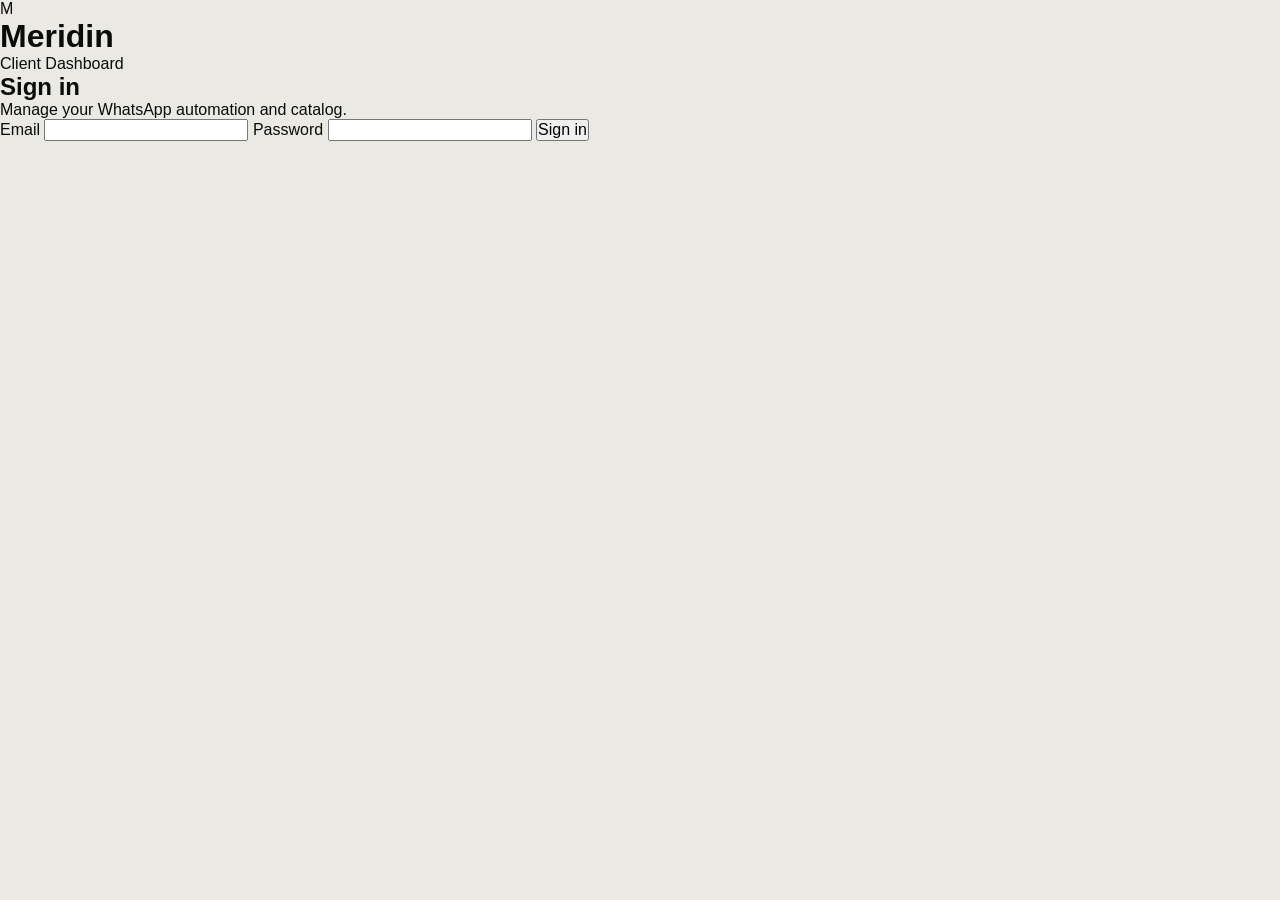
==== commit 420079ae: "changed the css of client" ====
--- a/meridin_FE/client/index.html
+++ b/meridin_FE/client/index.html
@@ -2,557 +2,241 @@
 <html lang="en">
 <head>
     <meta charset="UTF-8">
-    <meta
-        name="viewport"
-        content="width=device-width, initial-scale=1.0"
-    >
-    <title>Meridin — Dashboard</title>
+    <meta name="viewport" content="width=device-width, initial-scale=1.0">
+    <meta name="theme-color" content="#0b0b0a">
+    <title>Meridin — Client Dashboard</title>
     <link rel="stylesheet" href="css/style.css">
-    <link href="https://fonts.googleapis.com/css2?family=Poppins:wght@400;500;600;700;800&display=swap" rel="stylesheet">
+    <link href="https://fonts.googleapis.com/css2?family=DM+Sans:wght@400;500;600;700&family=Manrope:wght@500;600;700;800&display=swap" rel="stylesheet">
 </head>
-
 <body>
-
-<div class="app">
-
-    <aside class="sidebar">
-
-        <div class="sidebar-brand">
-            <div class="brand-logo-wrap"><img src="../assets/meridin-logo.svg" class="brand-logo" alt="Meridin"></div>
-
-            <div>
-                <strong>Meridin</strong>
-                <span>Client</span>
-            </div>
+<div class="app-shell">
+    <aside class="sidebar" id="sidebar">
+        <div class="sidebar-top">
+            <a class="brand" href="#overview" aria-label="Meridin dashboard">
+                <img src="assets/meridin-logo.svg" alt="Meridin" class="brand-logo">
+                <span class="brand-word">MERIDIN</span>
+            </a>
+            <button class="mobile-close" id="mobileClose" type="button" aria-label="Close navigation">×</button>
+
+            <div class="workspace-card">
+                <div class="workspace-mark" id="workspaceMark">M</div>
+                <div class="workspace-copy">
+                    <span>Workspace</span>
+                    <strong id="businessName">Your Meridin workspace</strong>
+                </div>
+                <span class="workspace-chevron">⌄</span>
+            </div>
+
+            <nav class="nav" aria-label="Dashboard navigation">
+                <a href="#overview" class="nav-link active" data-section="overview"><span class="nav-icon">⌂</span><span>Overview</span></a>
+                <div class="nav-label">Catalog</div>
+                <a href="#products" class="nav-link" data-section="products"><span class="nav-icon">▦</span><span>Products</span><span class="nav-badge" id="productsNavBadge">—</span></a>
+                <a href="#collections" class="nav-link" data-section="collections"><span class="nav-icon">◇</span><span>Collections</span></a>
+                <div class="nav-label">Assistant</div>
+                <a href="#settings" class="nav-link" data-section="settings"><span class="nav-icon">✦</span><span>AI & business</span></a>
+                <div class="nav-label">Insights</div>
+                <a href="#analytics" class="nav-link" data-section="analytics"><span class="nav-icon">↗</span><span>Analytics</span></a>
+            </nav>
         </div>
-
-        <nav>
-
-            <a href="#overview" class="nav-link active">
-                Overview
-            </a>
-
-            <div class="nav-title">Catalog</div>
-
-            <a href="#products" class="nav-link">
-                Products
-            </a>
-
-            <a href="#collections" class="nav-link">
-                Collections
-            </a>
-
-            <div class="nav-title">Assistant</div>
-
-            <a href="#settings" class="nav-link">
-                AI & Business Settings
-            </a>
-
-            <div class="nav-title">Insights</div>
-
-            <a href="#analytics" class="nav-link">
-                Analytics
-            </a>
-
-        </nav>
-
-        <button
-            id="logoutButton"
-            class="logout-button"
-        >
-            Sign out
-        </button>
-
+        <div class="sidebar-bottom">
+            <div class="help-card">
+                <span class="help-icon">?</span>
+                <div><strong>Need help?</strong><span>Manage your store with Meridin.</span></div>
+            </div>
+            <button id="logoutButton" class="logout-button" type="button"><span>↪</span> Sign out</button>
+            <div class="sidebar-footer">MERIDIN AUTOMATION</div>
+        </div>
     </aside>
 
-    <main class="main">
-
+    <div class="mobile-overlay" id="mobileOverlay"></div>
+
+    <main class="main-content">
         <header class="topbar">
-
-            <div>
-                <h1>Overview</h1>
-                <p id="businessName">
-                    Your Meridin workspace
-                </p>
-            </div>
-
-            <div class="status">
-                <span class="status-dot"></span>
-                Automation active
-            </div>
-
+            <div class="topbar-left">
+                <button class="mobile-menu" id="mobileMenu" type="button" aria-label="Open navigation">☰</button>
+                <div class="breadcrumb"><span>Workspace</span><b>/</b><strong id="pageTitle">Overview</strong></div>
+            </div>
+            <div class="topbar-actions">
+                <div class="automation-status"><span class="pulse"></span><span>Automation active</span></div>
+                <button class="icon-button" type="button" title="Notifications" aria-label="Notifications">♢</button>
+                <div class="profile-pill"><div class="profile-avatar" id="profileAvatar">M</div><span id="profileName">Client</span><span class="profile-arrow">⌄</span></div>
+            </div>
         </header>
 
-        <section id="overview">
-
-            <div class="metrics">
-
-                <article class="metric-card">
-                    <span>Products</span>
-                    <strong id="productsMetric">—</strong>
-                </article>
-
-                <article class="metric-card">
-                    <span>Customers</span>
-                    <strong id="customersMetric">—</strong>
-                </article>
-
-                <article class="metric-card">
-                    <span>Conversations</span>
-                    <strong id="conversationsMetric">—</strong>
-                </article>
-
-            </div>
-
-            <div class="grid-two">
-
-                <section class="panel">
-
-                    <div class="panel-header">
-                        <div>
-                            <h2>Quick actions</h2>
-                            <p>Manage your catalog</p>
-                        </div>
+        <div class="page-wrap">
+            <section id="overview" class="page-section overview-section">
+                <div class="hero-row">
+                    <div>
+                        <p class="eyebrow">YOUR CONTROL CENTER</p>
+                        <h1>Good to see you.</h1>
+                        <p class="hero-copy">Keep your catalog organized and let Meridin handle your WhatsApp conversations.</p>
                     </div>
-
-                    <div class="quick-actions">
-
-                        <button
-                            onclick="showProducts()"
-                        >
-                            Manage products
-                        </button>
-
-                        <button
-                            onclick="showCollections()"
-                        >
-                            Manage collections
-                        </button>
-
-                        <button
-                            onclick="showAnalytics()"
-                        >
-                            View analytics
-                        </button>
-
+                    <div class="hero-actions">
+                        <button class="secondary-button" onclick="showAnalytics()">View analytics</button>
+                        <button class="primary-button" onclick="showProducts()">+ Add product</button>
                     </div>
-
-                </section>
-
-            </div>
-
-        </section>
-
-        <section
-            id="products"
-            class="dashboard-section"
-        >
-
-            <div class="section-header">
-
-                <div>
-                    <h2>Products</h2>
-                    <p>Your clothing catalog</p>
-                </div>
-
-                <div style="display: flex; gap: 12px; align-items: center;">
-                    <button
-                        id="createProductButton"
-                        class="primary-button small"
-                    >
-                        Add product
-                    </button>
-                    <button
-                        id="reloadProducts"
-                        class="primary-button small"
-                    >
-                        Refresh
-                    </button>
-                </div>
-
-            </div>
-
-            <div
-                id="productsGrid"
-                class="products-grid"
-            >
-                Loading...
-            </div>
-
-        </section>
-
-        <section
-            id="collections"
-            class="dashboard-section"
-        >
-
-            <div class="section-header">
-
-                <div>
-                    <h2>Collections</h2>
-                    <p>Organize your products into collections.</p>
-                </div>
-
-                <button
-                    id="createCollectionButton"
-                    class="primary-button small"
-                >
-                    New collection
-                </button>
-
-            </div>
-
-            <div id="collectionsList">
-                Loading...
-            </div>
-
-        </section>
-<section
-            id="settings"
-            class="dashboard-section"
-        >
-
-            <div class="section-header">
-                <div>
-                    <h2>AI & Business Settings</h2>
-                    <p>Control the business information and communication style used by your WhatsApp assistant.</p>
-                </div>
-            </div>
-
-            <form id="settingsForm" class="panel">
-                <div class="panel-header">
-                    <div>
-                        <h3>Business profile</h3>
-                        <p>This information is available to the AI for this tenant only.</p>
+                </div>
+
+                <div class="metric-grid">
+                    <article class="metric-card metric-dark">
+                        <div class="metric-top"><span>Products</span><span class="metric-icon">▦</span></div>
+                        <strong id="productsMetric">—</strong>
+                        <small>in your catalog</small>
+                    </article>
+                    <article class="metric-card">
+                        <div class="metric-top"><span>Customers</span><span class="metric-icon">◎</span></div>
+                        <strong id="customersMetric">—</strong>
+                        <small>customers reached</small>
+                    </article>
+                    <article class="metric-card">
+                        <div class="metric-top"><span>Conversations</span><span class="metric-icon">◌</span></div>
+                        <strong id="conversationsMetric">—</strong>
+                        <small>WhatsApp conversations</small>
+                    </article>
+                    <article class="metric-card metric-accent">
+                        <div class="metric-top"><span>Assistant</span><span class="live-dot"></span></div>
+                        <strong>LIVE</strong>
+                        <small>automation is active</small>
+                    </article>
+                </div>
+
+                <div class="overview-grid">
+                    <section class="surface-panel activity-panel">
+                        <div class="panel-heading">
+                            <div><p class="eyebrow">GET STARTED</p><h2>Run your store from one place</h2></div>
+                            <span class="panel-count">4 actions</span>
+                        </div>
+                        <div class="action-grid">
+                            <button class="action-card" onclick="showProducts()"><span class="action-number">01</span><span class="action-icon">▦</span><span><strong>Manage products</strong><small>Add, edit and organize your catalog.</small></span><b>→</b></button>
+                            <button class="action-card" onclick="showCollections()"><span class="action-number">02</span><span class="action-icon">◇</span><span><strong>Build collections</strong><small>Group products for easier discovery.</small></span><b>→</b></button>
+                            <button class="action-card" onclick="showAnalytics()"><span class="action-number">03</span><span class="action-icon">↗</span><span><strong>Review analytics</strong><small>See messages and customer intent.</small></span><b>→</b></button>
+                            <a class="action-card" href="#settings"><span class="action-number">04</span><span class="action-icon">✦</span><span><strong>Configure assistant</strong><small>Control business and AI preferences.</small></span><b>→</b></a>
+                        </div>
+                    </section>
+                    <aside class="surface-panel status-panel">
+                        <div class="panel-heading"><div><p class="eyebrow">SYSTEM</p><h2>Meridin status</h2></div><span class="status-live">LIVE</span></div>
+                        <div class="system-status"><span class="system-check">✓</span><div><strong>WhatsApp automation</strong><span>Ready to respond to customers.</span></div></div>
+                        <div class="system-line"><span>Catalog</span><strong id="statusProducts">— products</strong></div>
+                        <div class="system-line"><span>Assistant</span><strong>Active</strong></div>
+                        <div class="system-line"><span>Workspace</span><strong>Connected</strong></div>
+                    </aside>
+                </div>
+            </section>
+
+            <section id="products" class="page-section dashboard-section">
+                <div class="section-heading-row">
+                    <div><p class="eyebrow">CATALOG</p><h1>Products</h1><p>Manage the products Meridin can show and recommend to customers.</p></div>
+                    <div class="section-actions"><button id="reloadProducts" class="secondary-button small">↻ Refresh</button><button id="createProductButton" class="primary-button small">+ Add product</button></div>
+                </div>
+                <div class="catalog-toolbar"><div class="toolbar-search"><span>⌕</span><input type="search" placeholder="Search your catalog" id="productSearchInput"></div><div class="toolbar-note"><span class="live-dot"></span><span>Inventory synced</span></div></div>
+                <div id="productsGrid" class="products-grid">Loading...</div>
+            </section>
+
+            <section id="collections" class="page-section dashboard-section">
+                <div class="section-heading-row"><div><p class="eyebrow">CATALOG</p><h1>Collections</h1><p>Organize products into groups that make sense for your customers.</p></div><button id="createCollectionButton" class="primary-button small">+ New collection</button></div>
+                <div id="collectionsList" class="collections-list">Loading...</div>
+            </section>
+
+            <section id="settings" class="page-section dashboard-section">
+                <div class="section-heading-row"><div><p class="eyebrow">ASSISTANT</p><h1>AI & business</h1><p>Give your WhatsApp assistant the business context it needs to answer customers accurately.</p></div></div>
+                <form id="settingsForm" class="settings-layout">
+                    <div class="settings-main">
+                        <div class="surface-panel form-panel"><div class="panel-heading"><div><p class="eyebrow">BUSINESS PROFILE</p><h2>Your store</h2></div></div>
+                            <div class="form-grid two"><div class="form-group"><label for="settingsShopName">Shop name *</label><input id="settingsShopName" type="text" maxlength="200" required></div><div class="form-group"><label for="settingsCity">City</label><input id="settingsCity" type="text" maxlength="100"></div></div>
+                            <div class="form-group"><label for="settingsDescription">Business description</label><textarea id="settingsDescription" rows="3" maxlength="1000"></textarea></div>
+                            <div class="form-grid two"><div class="form-group"><label for="settingsPhone">Phone</label><input id="settingsPhone" type="text" maxlength="50"></div><div class="form-group"><label for="settingsEmail">Email</label><input id="settingsEmail" type="email" maxlength="200"></div></div>
+                            <div class="form-grid two"><div class="form-group"><label for="settingsWebsite">Website</label><input id="settingsWebsite" type="url" maxlength="500"></div><div class="form-group"><label for="settingsInstagram">Instagram</label><input id="settingsInstagram" type="text" maxlength="200"></div></div>
+                            <div class="form-group"><label for="settingsAddress">Address</label><textarea id="settingsAddress" rows="2" maxlength="500"></textarea></div>
+                        </div>
+                        <div class="surface-panel form-panel"><div class="panel-heading"><div><p class="eyebrow">CUSTOMER SUPPORT</p><h2>What the assistant can tell customers</h2></div></div>
+                            <div class="form-grid two"><div class="form-group"><label for="settingsHours">Business hours</label><textarea id="settingsHours" rows="2"></textarea></div><div class="form-group"><label for="settingsDelivery">Delivery information</label><textarea id="settingsDelivery" rows="2"></textarea></div></div>
+                            <div class="form-grid two"><div class="form-group"><label for="settingsShipping">Shipping policy</label><textarea id="settingsShipping" rows="3"></textarea></div><div class="form-group"><label for="settingsReturns">Return policy</label><textarea id="settingsReturns" rows="3"></textarea></div></div>
+                            <div class="form-grid two"><div class="form-group"><label for="settingsExchange">Exchange policy</label><textarea id="settingsExchange" rows="3"></textarea></div><div class="form-group"><label for="settingsCancellation">Cancellation policy</label><textarea id="settingsCancellation" rows="3"></textarea></div></div>
+                            <div class="form-grid two"><div class="form-group"><label for="settingsPayments">Payment methods</label><textarea id="settingsPayments" rows="2"></textarea></div><div class="form-group"><label for="settingsCod">Cash on delivery</label><select id="settingsCod"><option value="">Not specified</option><option value="true">Available</option><option value="false">Not available</option></select></div></div>
+                        </div>
                     </div>
-                </div>
-
-                <div class="form-row">
-                    <div class="form-group">
-                        <label for="settingsShopName">Shop name *</label>
-                        <input id="settingsShopName" type="text" maxlength="200" required>
-                    </div>
-                    <div class="form-group">
-                        <label for="settingsCity">City</label>
-                        <input id="settingsCity" type="text" maxlength="100">
-                    </div>
-                </div>
-
-                <div class="form-group">
-                    <label for="settingsDescription">Business description</label>
-                    <textarea id="settingsDescription" rows="3" maxlength="1000"></textarea>
-                </div>
-
-                <div class="form-row">
-                    <div class="form-group">
-                        <label for="settingsPhone">Phone</label>
-                        <input id="settingsPhone" type="text" maxlength="50">
-                    </div>
-                    <div class="form-group">
-                        <label for="settingsEmail">Email</label>
-                        <input id="settingsEmail" type="email" maxlength="200">
-                    </div>
-                </div>
-
-                <div class="form-row">
-                    <div class="form-group">
-                        <label for="settingsWebsite">Website</label>
-                        <input id="settingsWebsite" type="url" maxlength="500">
-                    </div>
-                    <div class="form-group">
-                        <label for="settingsInstagram">Instagram</label>
-                        <input id="settingsInstagram" type="text" maxlength="200">
-                    </div>
-                </div>
-
-                <div class="form-group">
-                    <label for="settingsAddress">Address</label>
-                    <textarea id="settingsAddress" rows="2" maxlength="500"></textarea>
-                </div>
-
-                <div class="panel-header" style="margin-top: 24px;">
-                    <div>
-                        <h3>Customer support information</h3>
-                        <p>Only enter information the assistant is allowed to tell customers.</p>
-                    </div>
-                </div>
-
-                <div class="form-row">
-                    <div class="form-group">
-                        <label for="settingsHours">Business hours</label>
-                        <textarea id="settingsHours" rows="2"></textarea>
-                    </div>
-                    <div class="form-group">
-                        <label for="settingsDelivery">Delivery information</label>
-                        <textarea id="settingsDelivery" rows="2"></textarea>
-                    </div>
-                </div>
-
-                <div class="form-row">
-                    <div class="form-group">
-                        <label for="settingsShipping">Shipping policy</label>
-                        <textarea id="settingsShipping" rows="3"></textarea>
-                    </div>
-                    <div class="form-group">
-                        <label for="settingsReturns">Return policy</label>
-                        <textarea id="settingsReturns" rows="3"></textarea>
-                    </div>
-                </div>
-
-                <div class="form-row">
-                    <div class="form-group">
-                        <label for="settingsExchange">Exchange policy</label>
-                        <textarea id="settingsExchange" rows="3"></textarea>
-                    </div>
-                    <div class="form-group">
-                        <label for="settingsCancellation">Cancellation policy</label>
-                        <textarea id="settingsCancellation" rows="3"></textarea>
-                    </div>
-                </div>
-
-                <div class="form-row">
-                    <div class="form-group">
-                        <label for="settingsPayments">Payment methods</label>
-                        <textarea id="settingsPayments" rows="2"></textarea>
-                    </div>
-                    <div class="form-group">
-                        <label for="settingsCod">Cash on delivery</label>
-                        <select id="settingsCod">
-                            <option value="">Not specified</option>
-                            <option value="true">Available</option>
-                            <option value="false">Not available</option>
-                        </select>
-                    </div>
-                </div>
-
-                <div class="panel-header" style="margin-top: 24px;">
-                    <div>
-                        <h3>AI assistant</h3>
-                        <p>These preferences apply only to this client's assistant.</p>
-                    </div>
-                </div>
-
-                <div class="form-row">
-                    <div class="form-group">
-                        <label for="settingsTone">Tone</label>
-                        <select id="settingsTone">
-                            <option value="friendly">Friendly</option>
-                            <option value="professional">Professional</option>
-                            <option value="casual">Casual</option>
-                            <option value="luxury">Luxury</option>
-                            <option value="minimal">Minimal</option>
-                        </select>
-                    </div>
-                    <div class="form-group">
-                        <label for="settingsLanguage">Language</label>
-                        <input id="settingsLanguage" type="text" maxlength="50" placeholder="English">
-                    </div>
-                    <div class="form-group">
-                        <label for="settingsLength">Response length</label>
-                        <select id="settingsLength">
-                            <option value="short">Short</option>
-                            <option value="medium">Medium</option>
-                            <option value="long">Long</option>
-                        </select>
-                    </div>
-                </div>
-
-                <div class="form-group">
-                    <label for="settingsGreeting">Preferred greeting</label>
-                    <textarea id="settingsGreeting" rows="2" maxlength="500"></textarea>
-                </div>
-
-                <div class="form-group">
-                    <label for="settingsInstructions">Custom AI instructions</label>
-                    <textarea id="settingsInstructions" rows="5" maxlength="3000" placeholder="Example: Keep replies concise. Mention our free shipping above ₹999 when relevant."></textarea>
-                </div>
-
-                <div class="modal-actions">
-                    <button type="submit" class="primary-button">Save AI & Business Settings</button>
-                    <span id="settingsStatus" class="muted"></span>
-                </div>
-            </form>
-
-        </section>
-
-        <section
-            id="analytics"
-            class="dashboard-section"
-        >
-
-            <div class="section-header">
-
-                <div>
-                    <h2>Analytics</h2>
-                    <p>Message and intent activity.</p>
-                </div>
-
-            </div>
-
-            <div
-                id="analyticsData"
-                class="grid-two"
-            >
-                Loading...
-            </div>
-
-        </section>
-
+                    <aside class="settings-side">
+                        <div class="surface-panel assistant-card"><div class="assistant-symbol">✦</div><p class="eyebrow">MERIDIN ASSISTANT</p><h2>Make every reply feel like your brand.</h2><p>These preferences apply only to this client's assistant.</p>
+                            <div class="form-group"><label for="settingsTone">Tone</label><select id="settingsTone"><option value="friendly">Friendly</option><option value="professional">Professional</option><option value="casual">Casual</option><option value="luxury">Luxury</option><option value="minimal">Minimal</option></select></div>
+                            <div class="form-group"><label for="settingsLanguage">Language</label><input id="settingsLanguage" type="text" maxlength="50" placeholder="English"></div>
+                            <div class="form-group"><label for="settingsLength">Response length</label><select id="settingsLength"><option value="short">Short</option><option value="medium">Medium</option><option value="long">Long</option></select></div>
+                            <div class="form-group"><label for="settingsGreeting">Preferred greeting</label><textarea id="settingsGreeting" rows="2" maxlength="500"></textarea></div>
+                            <div class="form-group"><label for="settingsInstructions">Custom AI instructions</label><textarea id="settingsInstructions" rows="6" maxlength="3000" placeholder="Example: Keep replies concise. Mention our free shipping above ₹999 when relevant."></textarea></div>
+                            <div class="save-row"><button type="submit" class="primary-button">Save settings</button><span id="settingsStatus" class="muted"></span></div>
+                        </div>
+                    </aside>
+                </form>
+            </section>
+
+            <section id="analytics" class="page-section dashboard-section">
+                <div class="section-heading-row"><div><p class="eyebrow">INSIGHTS</p><h1>Analytics</h1><p>Understand message volume and customer intent across the last 7 days.</p></div></div>
+                <div id="analyticsData" class="analytics-grid">Loading...</div>
+            </section>
+
+            <section id="messages" class="page-section dashboard-section compact-section">
+                <div class="section-heading-row"><div><p class="eyebrow">INSIGHTS</p><h1>Messages</h1><p>Recent customer and assistant activity.</p></div></div>
+                <div id="messagesList" class="surface-panel table-panel">No messages.</div>
+            </section>
+
+            <section id="leads" class="page-section dashboard-section compact-section">
+                <div class="section-heading-row"><div><p class="eyebrow">INSIGHTS</p><h1>Leads</h1><p>Customer conversations classified by intent.</p></div></div>
+                <div id="leadsList" class="surface-panel table-panel">No classified leads yet.</div>
+            </section>
+        </div>
     </main>
 
-<!-- Create Product Modal -->
+<!-- Product Modal -->
 <div id="productModal" class="modal" role="dialog" aria-modal="true" aria-labelledby="productModalTitle">
-    <div class="modal-backdrop"></div>
-    <div class="modal-content product-editor-modal">
-        <div class="modal-header">
-            <h3 id="productModalTitle">Add Product</h3>
-            <button class="modal-close" aria-label="Close">&times;</button>
-        </div>
-        <form id="productForm">
-            <input type="hidden" id="productId">
-
-            <div class="editor-section">
-                <h4>Basic information</h4>
-                <div class="form-group">
-                    <label for="productTitle">Title *</label>
-                    <input type="text" id="productTitle" required placeholder="e.g., Classic Cotton Shirt">
-                </div>
-                <div class="form-group">
-                    <label for="productDescription">Description</label>
-                    <textarea id="productDescription" rows="3" placeholder="Product details..."></textarea>
-                </div>
-                <div class="form-row">
-                    <div class="form-group">
-                        <label for="productPrice">Base price (₹) *</label>
-                        <input type="number" id="productPrice" required min="0" step="0.01" placeholder="0.00">
-                    </div>
-                    <div class="form-group">
-                        <label for="productStock">Base stock</label>
-                        <input type="number" id="productStock" min="0" value="0" placeholder="0">
-                    </div>
-                </div>
-                <div class="form-row">
-                    <div class="form-group">
-                        <label for="productDepartment">Department</label>
-                        <select id="productDepartment"><option value="">Loading metadata...</option></select>
-                    </div>
-                    <div class="form-group">
-                        <label for="productCategoryId">Category</label>
-                        <select id="productCategoryId"><option value="">Select department first</option></select>
-                    </div>
-                </div>
-                <div class="form-row">
-                    <div class="form-group">
-                        <label for="productBrand">Brand</label>
-                        <input type="text" id="productBrand" placeholder="Brand name">
-                    </div>
-                    <div class="form-group">
-                        <label for="productType">Product type</label>
-                        <input type="text" id="productType" placeholder="e.g., shirt, dress">
-                    </div>
-                </div>
-                <div class="form-row">
-                    <div class="form-group">
-                        <label for="productGender">Target gender</label>
-                        <select id="productGender">
-                            <option value="">Not specified</option><option value="Unisex">Unisex</option><option value="Male">Male</option><option value="Female">Female</option>
-                        </select>
-                    </div>
-                    <div class="form-group">
-                        <label for="productAgeGroup">Age group</label>
-                        <select id="productAgeGroup">
-                            <option value="">Not specified</option><option value="Adult">Adult</option><option value="Teen">Teen</option><option value="Kids">Kids</option><option value="Toddler">Toddler</option><option value="Infant">Infant</option>
-                        </select>
-                    </div>
-                </div>
-            </div>
-
-            <div class="editor-section">
-                <h4>Apparel specifications</h4>
-                <div class="form-row">
-                    <div class="form-group"><label for="productMaterial">Material</label><input type="text" id="productMaterial" placeholder="e.g., 100% Cotton"></div>
-                    <div class="form-group"><label for="productFit">Fit</label><select id="productFit"><option value="">Not specified</option><option>Regular Fit</option><option>Slim Fit</option><option>Relaxed Fit</option><option>Oversized / Boxy</option></select></div>
-                </div>
-                <div class="form-row">
-                    <div class="form-group"><label for="productSleeve">Sleeve length</label><select id="productSleeve"><option value="">Not specified</option><option>Short Sleeve</option><option>Long Sleeve</option><option>3/4 Sleeve</option><option>Sleeveless</option><option>Cap Sleeve</option></select></div>
-                    <div class="form-group"><label for="productNeckline">Neckline</label><select id="productNeckline"><option value="">Not specified</option><option>Crew Neck</option><option>V-Neck</option><option>Polo Collar</option><option>Hooded</option><option>Turtleneck</option><option>Off-Shoulder</option></select></div>
-                    <div class="form-group"><label for="productLength">Top / dress length</label><select id="productLength"><option value="">Not specified</option><option>Regular</option><option>Crop</option><option>Longline / Tunics</option><option>Mini</option><option>Midi</option><option>Maxi</option></select></div>
-                </div>
-            </div>
-
-            <div class="editor-section">
-                <h4>Product options & variants</h4>
-                <p class="editor-help">Choose metadata-backed options. Values are stored with their Meridin IDs and names.</p>
-                <div class="option-selector-row">
-                    <select id="newProductOption"><option value="">Select option to add</option></select>
-                    <button type="button" id="addProductOption" class="secondary-button">Add option</button>
-                </div>
-                <div id="productOptionsContainer"></div>
-                <div class="table-container variant-table-wrap">
-                    <table>
-                        <thead><tr><th>Combination</th><th>Price (₹)</th><th>Cost (₹)</th><th>Stock</th><th>SKU</th></tr></thead>
-                        <tbody id="productVariantsBody"><tr><td colspan="5" class="muted center">Add option values to generate variants.</td></tr></tbody>
-                    </table>
-                </div>
-            </div>
-
-            <div class="editor-section">
-                <h4>Catalog & media</h4>
-                <div class="form-row">
-                    <div class="form-group"><label for="productCollection">Collection</label><select id="productCollection"><option value="">-- Select collection --</option></select></div>
-                    <div class="form-group"><label for="productTags">Tags</label><input type="text" id="productTags" placeholder="summer, casual, new (comma separated)"></div>
-                </div>
-                <div class="form-group">
-                    <label for="productImageFile">Product image</label>
-                    <input type="file" id="productImageFile" accept="image/jpeg,image/png,image/webp"
-                           aria-describedby="productImageHelp">
-                    <small id="productImageHelp" class="editor-help">Choose JPG, PNG, or WebP. Meridin converts it to JPG and stores the public image link in the product's <code>media</code> field.</small>
-                    <div id="productImagePreview" class="product-image-upload-preview" hidden>
-                        <img id="productImagePreviewImg" alt="Product image preview">
-                        <span id="productImageStatus" class="muted"></span>
-                    </div>
-                </div>
+    <div class="modal-backdrop"></div><div class="modal-content product-editor-modal">
+        <div class="modal-header"><div><p class="eyebrow">CATALOG</p><h3 id="productModalTitle">Add Product</h3></div><button class="modal-close" aria-label="Close">×</button></div>
+        <form id="productForm"><input type="hidden" id="productId">
+            <div class="editor-section"><div class="editor-heading"><span>01</span><div><h4>Basic information</h4><p>Tell Meridin what this product is.</p></div></div>
+                <div class="form-group"><label for="productTitle">Title *</label><input type="text" id="productTitle" required placeholder="e.g., Classic Cotton Shirt"></div>
+                <div class="form-group"><label for="productDescription">Description</label><textarea id="productDescription" rows="3" placeholder="Product details..."></textarea></div>
+                <div class="form-grid two"><div class="form-group"><label for="productPrice">Base price (₹) *</label><input type="number" id="productPrice" required min="0" step="0.01" placeholder="0.00"></div><div class="form-group"><label for="productStock">Base stock</label><input type="number" id="productStock" min="0" value="0" placeholder="0"></div></div>
+                <div class="form-grid two"><div class="form-group"><label for="productDepartment">Department</label><select id="productDepartment"><option value="">Loading metadata...</option></select></div><div class="form-group"><label for="productCategoryId">Category</label><select id="productCategoryId"><option value="">Select department first</option></select></div></div>
+                <div class="form-grid two"><div class="form-group"><label for="productBrand">Brand</label><input type="text" id="productBrand" placeholder="Brand name"></div><div class="form-group"><label for="productType">Product type</label><input type="text" id="productType" placeholder="e.g., shirt, dress"></div></div>
+                <div class="form-grid two"><div class="form-group"><label for="productGender">Target gender</label><select id="productGender"><option value="">Not specified</option><option value="Unisex">Unisex</option><option value="Male">Male</option><option value="Female">Female</option></select></div><div class="form-group"><label for="productAgeGroup">Age group</label><select id="productAgeGroup"><option value="">Not specified</option><option value="Adult">Adult</option><option value="Teen">Teen</option><option value="Kids">Kids</option><option value="Toddler">Toddler</option><option value="Infant">Infant</option></select></div></div>
+            </div>
+            <div class="editor-section"><div class="editor-heading"><span>02</span><div><h4>Apparel specifications</h4><p>Optional details that improve product matching.</p></div></div>
+                <div class="form-grid two"><div class="form-group"><label for="productMaterial">Material</label><input type="text" id="productMaterial" placeholder="e.g., 100% Cotton"></div><div class="form-group"><label for="productFit">Fit</label><select id="productFit"><option value="">Not specified</option><option>Regular Fit</option><option>Slim Fit</option><option>Relaxed Fit</option><option>Oversized / Boxy</option></select></div></div>
+                <div class="form-grid three"><div class="form-group"><label for="productSleeve">Sleeve length</label><select id="productSleeve"><option value="">Not specified</option><option>Short Sleeve</option><option>Long Sleeve</option><option>3/4 Sleeve</option><option>Sleeveless</option><option>Cap Sleeve</option></select></div><div class="form-group"><label for="productNeckline">Neckline</label><select id="productNeckline"><option value="">Not specified</option><option>Crew Neck</option><option>V-Neck</option><option>Polo Collar</option><option>Hooded</option><option>Turtleneck</option><option>Off-Shoulder</option></select></div><div class="form-group"><label for="productLength">Top / dress length</label><select id="productLength"><option value="">Not specified</option><option>Regular</option><option>Crop</option><option>Longline / Tunics</option><option>Mini</option><option>Midi</option><option>Maxi</option></select></div></div>
+            </div>
+            <div class="editor-section"><div class="editor-heading"><span>03</span><div><h4>Product options & variants</h4><p>Use metadata-backed options so IDs stay consistent.</p></div></div>
+                <div class="option-selector-row"><select id="newProductOption"><option value="">Select option to add</option></select><button type="button" id="addProductOption" class="secondary-button">Add option</button></div><div id="productOptionsContainer"></div>
+                <div class="table-container variant-table-wrap"><table><thead><tr><th>Combination</th><th>Price (₹)</th><th>Cost (₹)</th><th>Stock</th><th>SKU</th></tr></thead><tbody id="productVariantsBody"><tr><td colspan="5" class="muted center">Add option values to generate variants.</td></tr></tbody></table></div>
+            </div>
+            <div class="editor-section"><div class="editor-heading"><span>04</span><div><h4>Catalog & media</h4><p>Finish the customer-facing product details.</p></div></div>
+                <div class="form-grid two"><div class="form-group"><label for="productCollection">Collection</label><select id="productCollection"><option value="">-- Select collection --</option></select></div><div class="form-group"><label for="productTags">Tags</label><input type="text" id="productTags" placeholder="summer, casual, new (comma separated)"></div></div>
+                <div class="form-group"><label for="productImageFile">Product image</label><input type="file" id="productImageFile" accept="image/jpeg,image/png,image/webp" aria-describedby="productImageHelp"><small id="productImageHelp" class="editor-help">Choose JPG, PNG, or WebP. Meridin converts it to JPG and stores the public image link.</small><div id="productImagePreview" class="product-image-upload-preview" hidden><img id="productImagePreviewImg" alt="Product image preview"><span id="productImageStatus" class="muted"></span></div></div>
                 <label class="checkbox-label"><input type="checkbox" id="productFeatured"> Mark as featured</label>
             </div>
-
-            <div class="modal-actions">
-                <button type="button" class="modal-cancel">Cancel</button>
-                <button type="submit" class="primary-button">Save Product</button>
-            </div>
+            <div class="modal-actions"><button type="button" class="modal-cancel secondary-button">Cancel</button><button type="submit" class="primary-button">Save Product</button></div>
         </form>
     </div>
 </div>
 
-<!-- Create Collection Modal -->
+<!-- Collection Modal -->
 <div id="collectionModal" class="modal" role="dialog" aria-modal="true" aria-labelledby="collectionModalTitle">
-    <div class="modal-backdrop"></div>
-    <div class="modal-content">
-        <div class="modal-header">
-            <h3 id="collectionModalTitle">New Collection</h3>
-            <button class="modal-close" aria-label="Close">&times;</button>
-        </div>
-        <form id="collectionForm">
-            <input type="hidden" id="collectionId">
-            <div class="form-group">
-                <label for="collectionName">Name *</label>
-                <input type="text" id="collectionName" required placeholder="e.g., Summer Collection">
-            </div>
-            <div class="form-group">
-                <label for="collectionDescription">Description</label>
-                <textarea id="collectionDescription" rows="3" placeholder="Collection details..."></textarea>
-            </div>
-            <div class="modal-actions">
-                <button type="button" class="modal-cancel">Cancel</button>
-                <button type="submit" class="primary-button">Save Collection</button>
-            </div>
-        </form>
+    <div class="modal-backdrop"></div><div class="modal-content small-modal"><div class="modal-header"><div><p class="eyebrow">CATALOG</p><h3 id="collectionModalTitle">New Collection</h3></div><button class="modal-close" aria-label="Close">×</button></div>
+        <form id="collectionForm"><input type="hidden" id="collectionId"><div class="form-group"><label for="collectionName">Name *</label><input type="text" id="collectionName" required placeholder="e.g., Summer Collection"></div><div class="form-group"><label for="collectionDescription">Description</label><textarea id="collectionDescription" rows="4" placeholder="Collection details..."></textarea></div><div class="modal-actions"><button type="button" class="modal-cancel secondary-button">Cancel</button><button type="submit" class="primary-button">Save Collection</button></div></form>
     </div>
 </div>
-
 </div>
-
-<script src="js/api.js"></script>
-<script src="js/dashboard.js"></script>
-
+<script src="js/api.js"></script><script src="js/dashboard.js"></script>
+<script>
+(function(){
+ const links=document.querySelectorAll('.nav-link[data-section]'); const title=document.getElementById('pageTitle');
+ const names={overview:'Overview',products:'Products',collections:'Collections',settings:'AI & business',analytics:'Analytics',messages:'Messages',leads:'Leads'};
+ function setActive(){let id=location.hash.replace('#','')||'overview'; links.forEach(l=>l.classList.toggle('active',l.dataset.section===id)); if(title) title.textContent=names[id]||'Overview'; document.querySelectorAll('.page-section').forEach(s=>s.classList.toggle('is-active',s.id===id));}
+ links.forEach(l=>l.addEventListener('click',()=>{setTimeout(setActive,0); document.body.classList.remove('nav-open');})); window.addEventListener('hashchange',setActive); setActive();
+ const open=()=>document.body.classList.add('nav-open'); const close=()=>document.body.classList.remove('nav-open');
+ document.getElementById('mobileMenu')?.addEventListener('click',open); document.getElementById('mobileClose')?.addEventListener('click',close); document.getElementById('mobileOverlay')?.addEventListener('click',close);
+ const biz=document.getElementById('businessName'); const mark=document.getElementById('workspaceMark'); const avatar=document.getElementById('profileAvatar'); const pname=document.getElementById('profileName');
+ const observer=new MutationObserver(()=>{let v=biz.textContent.trim(); if(v){let letter=v.charAt(0).toUpperCase(); mark.textContent=letter; avatar.textContent=letter; pname.textContent=v;}}); if(biz) observer.observe(biz,{childList:true,subtree:true,characterData:true});
+ const search=document.getElementById('productSearchInput'); if(search) search.addEventListener('input',()=>{const q=search.value.toLowerCase().trim(); document.querySelectorAll('#productsGrid .product-card').forEach(c=>{c.style.display=c.textContent.toLowerCase().includes(q)?'':'none';});});
+ window.showProducts=()=>location.hash='products'; window.showCollections=()=>location.hash='collections'; window.showAnalytics=()=>location.hash='analytics';
+})();
+</script>
 </body>
-</html>
+</html>
--- a/meridin_FE/client/css/style.css
+++ b/meridin_FE/client/css/style.css
@@ -1,488 +1,736 @@
+/* =========================================================
+   MERIDIN CLIENT DASHBOARD
+   ========================================================= */
+
+:root {
+    --meridin-black: #0b0b0a;
+    --meridin-black-soft: #151514;
+    --meridin-cream: #eae9e4;
+    --meridin-white: #f8f7f3;
+    --meridin-muted: #777771;
+    --meridin-border: #d8d7d1;
+    --meridin-border-dark: #292927;
+
+    --success: #2f6b45;
+    --warning: #9a711c;
+    --danger: #a53d35;
+
+    --sidebar-width: 250px;
+    --radius-sm: 8px;
+    --radius-md: 14px;
+    --radius-lg: 22px;
+
+    --shadow: 0 12px 35px rgba(11, 11, 10, 0.07);
+    --transition: 180ms ease;
+}
+
 * {
     box-sizing: border-box;
     margin: 0;
     padding: 0;
 }
 
-:root {
-    --background: #f8fafc;
-    --surface: #ffffff;
-    --border: #e2e8f0;
-    --text: #0f172a;
-    --muted: #64748b;
-    --primary: #4f46e5;
-    --primary-hover: #4338ca;
-    --success: #10b981;
-    --danger: #ef4444;
-    --sidebar: #0f172a;
-    --sidebar-hover: #1e293b;
-    --shadow: 0 4px 6px -1px rgb(0 0 0 / 0.05), 0 2px 4px -2px rgb(0 0 0 / 0.05);
-    --shadow-lg: 0 10px 15px -3px rgb(0 0 0 / 0.05), 0 4px 6px -4px rgb(0 0 0 / 0.05);
+html {
+    scroll-behavior: smooth;
 }
 
 body {
-    font-family: 'Outfit', sans-serif;
-    background: var(--background);
-    color: var(--text);
+    min-height: 100vh;
+    background: var(--meridin-cream);
+    color: var(--meridin-black);
+    font-family:
+        Inter,
+        -apple-system,
+        BlinkMacSystemFont,
+        "Segoe UI",
+        sans-serif;
     -webkit-font-smoothing: antialiased;
 }
 
 button,
-input {
+input,
+select,
+textarea {
     font: inherit;
 }
 
 button {
     cursor: pointer;
-    transition: all 0.2s cubic-bezier(0.4, 0, 0.2, 1);
-}
-
-.auth-page {
+}
+
+a {
+    color: inherit;
+    text-decoration: none;
+}
+
+img {
+    max-width: 100%;
+    display: block;
+}
+
+/* =========================================================
+   LAYOUT
+   ========================================================= */
+
+.dashboard {
     min-height: 100vh;
-    display: flex;
-    align-items: center;
-    justify-content: center;
-    background: linear-gradient(135deg, #f1f5f9 0%, #e2e8f0 100%);
-    padding: 24px;
-}
-
-.auth-card {
+}
+
+.sidebar {
+    position: fixed;
+    inset: 0 auto 0 0;
+    width: var(--sidebar-width);
+    background: var(--meridin-black);
+    color: var(--meridin-white);
+    display: flex;
+    flex-direction: column;
+    z-index: 100;
+    padding: 26px 18px;
+}
+
+.main-content {
+    margin-left: var(--sidebar-width);
+    min-height: 100vh;
+    padding: 0 38px 50px;
+}
+
+/* =========================================================
+   SIDEBAR
+   ========================================================= */
+
+.sidebar-logo {
+    padding: 5px 10px 35px;
+}
+
+.sidebar-logo img {
+    width: 138px;
+    height: auto;
+    filter: brightness(0) invert(1);
+}
+
+.sidebar-logo .logo-text {
+    font-size: 22px;
+    font-weight: 700;
+    letter-spacing: -0.05em;
+}
+
+.sidebar-business {
+    padding: 0 10px 26px;
+    border-bottom: 1px solid var(--meridin-border-dark);
+    margin-bottom: 20px;
+}
+
+.sidebar-business-label {
+    font-size: 10px;
+    text-transform: uppercase;
+    letter-spacing: 0.14em;
+    color: #858581;
+    margin-bottom: 7px;
+}
+
+.sidebar-business-name {
+    font-size: 15px;
+    font-weight: 600;
+    white-space: nowrap;
+    overflow: hidden;
+    text-overflow: ellipsis;
+}
+
+.sidebar-nav {
+    display: flex;
+    flex-direction: column;
+    gap: 5px;
+}
+
+.sidebar-nav a,
+.nav-item {
+    display: flex;
+    align-items: center;
+    gap: 12px;
+    min-height: 44px;
+    padding: 0 12px;
+    border-radius: 10px;
+    color: #aaa9a4;
+    font-size: 13px;
+    font-weight: 500;
+    transition:
+        background var(--transition),
+        color var(--transition);
+}
+
+.sidebar-nav a:hover,
+.nav-item:hover {
+    color: var(--meridin-white);
+    background: #191918;
+}
+
+.sidebar-nav a.active,
+.nav-item.active {
+    color: var(--meridin-black);
+    background: var(--meridin-cream);
+    font-weight: 650;
+}
+
+.sidebar-nav svg,
+.nav-item svg {
+    width: 17px;
+    height: 17px;
+    flex: 0 0 17px;
+}
+
+.sidebar-section-title {
+    padding: 22px 12px 8px;
+    color: #686864;
+    font-size: 9px;
+    text-transform: uppercase;
+    letter-spacing: 0.16em;
+    font-weight: 700;
+}
+
+.sidebar-bottom {
+    margin-top: auto;
+}
+
+.sidebar-status {
+    margin: 15px 0;
+    padding: 14px;
+    border: 1px solid var(--meridin-border-dark);
+    border-radius: 12px;
+}
+
+.sidebar-status-row {
+    display: flex;
+    align-items: center;
+    gap: 8px;
+    font-size: 11px;
+    color: #a5a49f;
+}
+
+.status-dot {
+    width: 7px;
+    height: 7px;
+    border-radius: 50%;
+    background: var(--success);
+}
+
+.logout-btn {
     width: 100%;
-    max-width: 440px;
-    background: var(--surface);
-    border: 1px solid var(--border);
-    border-radius: 20px;
-    padding: 40px;
-    box-shadow: var(--shadow-lg);
-}
-
-.brand,
-.sidebar-brand {
-    display: flex;
-    align-items: center;
-    gap: 14px;
-}
-
-.brand-mark {
-    width: 46px;
-    height: 46px;
-    border-radius: 12px;
-    background: linear-gradient(135deg, #6366f1 0%, #4f46e5 100%);
-    color: white;
+    border: 0;
+    background: transparent;
+    color: #aaa9a4;
+    text-align: left;
+    padding: 12px;
+    border-radius: 10px;
+    font-size: 13px;
+}
+
+.logout-btn:hover {
+    color: #fff;
+    background: #191918;
+}
+
+/* =========================================================
+   MOBILE HEADER
+   ========================================================= */
+
+.mobile-header {
+    display: none;
+}
+
+.mobile-menu-btn {
+    border: 0;
+    background: transparent;
+    width: 42px;
+    height: 42px;
+    border-radius: 10px;
+}
+
+/* =========================================================
+   TOPBAR
+   ========================================================= */
+
+.topbar {
+    min-height: 86px;
+    display: flex;
+    align-items: center;
+    justify-content: space-between;
+    border-bottom: 1px solid var(--meridin-border);
+    margin-bottom: 38px;
+}
+
+.page-heading {
+    display: flex;
+    flex-direction: column;
+    gap: 5px;
+}
+
+.page-heading h1 {
+    font-size: clamp(26px, 3vw, 38px);
+    line-height: 1;
+    letter-spacing: -0.055em;
+    font-weight: 650;
+}
+
+.page-heading p {
+    font-size: 12px;
+    color: var(--meridin-muted);
+}
+
+.topbar-actions {
+    display: flex;
+    align-items: center;
+    gap: 10px;
+}
+
+.icon-btn {
+    width: 40px;
+    height: 40px;
     display: grid;
     place-items: center;
+    border: 1px solid var(--meridin-border);
+    background: transparent;
+    border-radius: 10px;
+    transition: all var(--transition);
+}
+
+.icon-btn:hover {
+    background: var(--meridin-black);
+    color: var(--meridin-white);
+    border-color: var(--meridin-black);
+}
+
+.profile-btn {
+    display: flex;
+    align-items: center;
+    gap: 10px;
+    padding: 4px 12px 4px 5px;
+    border: 1px solid var(--meridin-border);
+    background: transparent;
+    border-radius: 22px;
+}
+
+.profile-avatar {
+    width: 31px;
+    height: 31px;
+    border-radius: 50%;
+    background: var(--meridin-black);
+    color: var(--meridin-white);
+    display: grid;
+    place-items: center;
+    font-size: 11px;
     font-weight: 700;
-    font-size: 20px;
-    box-shadow: 0 4px 10px rgba(79, 70, 229, 0.3);
-}
-
-.brand h1 {
-    font-size: 24px;
-    font-weight: 700;
-    letter-spacing: -0.02em;
-}
-
-.brand p {
-    color: var(--muted);
-    font-size: 13px;
-    font-weight: 500;
-}
-
-.auth-card h2 {
-    margin-top: 36px;
-    font-size: 28px;
+}
+
+.profile-name {
+    font-size: 12px;
     font-weight: 600;
-    letter-spacing: -0.02em;
-}
-
-.muted {
-    color: var(--muted);
-}
-
-.auth-card > p {
-    margin-top: 8px;
-    margin-bottom: 32px;
-}
-
-form {
-    display: flex;
-    flex-direction: column;
-    gap: 12px;
-}
-
-label {
-    font-size: 14px;
-    font-weight: 600;
-    margin-top: 8px;
-    color: #334155;
-}
-
-input {
-    border: 1px solid var(--border);
-    border-radius: 12px;
-    padding: 14px 16px;
-    outline: none;
-    background: #f8fafc;
-    transition: all 0.2s ease;
-}
-
-input:focus {
-    border-color: var(--primary);
-    background: var(--surface);
-    box-shadow: 0 0 0 3px rgba(79, 70, 229, 0.1);
-}
-
-.primary-button {
-    border: none;
-    border-radius: 12px;
-    background: var(--primary);
-    color: white;
-    padding: 14px 20px;
-    font-weight: 600;
-    margin-top: 16px;
-    box-shadow: 0 4px 12px rgba(79, 70, 229, 0.2);
-}
-
-.primary-button:hover {
-    background: var(--primary-hover);
+}
+
+/* =========================================================
+   BUTTONS
+   ========================================================= */
+
+.btn {
+    min-height: 40px;
+    border-radius: 9px;
+    border: 1px solid transparent;
+    padding: 0 16px;
+    display: inline-flex;
+    align-items: center;
+    justify-content: center;
+    gap: 8px;
+    font-size: 12px;
+    font-weight: 650;
+    transition: all var(--transition);
+}
+
+.btn-primary {
+    background: var(--meridin-black);
+    color: var(--meridin-white);
+}
+
+.btn-primary:hover {
+    background: #242422;
     transform: translateY(-1px);
-    box-shadow: 0 6px 16px rgba(79, 70, 229, 0.3);
-}
-
-.primary-button.small {
-    padding: 10px 16px;
-    margin: 0;
-    font-size: 14px;
-}
-
-.error {
-    color: var(--danger);
-    font-size: 14px;
-    margin-top: 8px;
-    font-weight: 500;
-}
-
-.app {
-    min-height: 100vh;
-    display: flex;
-}
-
-.sidebar {
-    width: 260px;
-    min-height: 100vh;
-    background: var(--sidebar);
-    color: white;
-    padding: 32px 24px;
-    position: fixed;
-    left: 0;
-    top: 0;
-    bottom: 0;
-    display: flex;
-    flex-direction: column;
-    box-shadow: var(--shadow);
-    z-index: 10;
-}
-
-.sidebar-brand {
-    margin-bottom: 40px;
-}
-
-.sidebar-brand strong {
-    font-size: 20px;
-    font-weight: 700;
-    letter-spacing: -0.01em;
-}
-
-.sidebar-brand span {
-    display: block;
-    color: #94a3b8;
+}
+
+.btn-secondary {
+    background: transparent;
+    color: var(--meridin-black);
+    border-color: var(--meridin-border);
+}
+
+.btn-secondary:hover {
+    background: var(--meridin-white);
+}
+
+.btn-danger {
+    background: var(--danger);
+    color: #fff;
+}
+
+.btn-small {
+    min-height: 34px;
+    padding: 0 12px;
+    font-size: 11px;
+}
+
+/* =========================================================
+   DASHBOARD SECTIONS
+   ========================================================= */
+
+.section {
+    margin-bottom: 42px;
+}
+
+.section-header {
+    display: flex;
+    align-items: flex-end;
+    justify-content: space-between;
+    gap: 20px;
+    margin-bottom: 18px;
+}
+
+.section-title {
+    font-size: 17px;
+    font-weight: 650;
+    letter-spacing: -0.025em;
+}
+
+.section-subtitle {
+    color: var(--meridin-muted);
+    font-size: 11px;
+    margin-top: 4px;
+}
+
+/* =========================================================
+   HERO
+   ========================================================= */
+
+.dashboard-hero {
+    background: var(--meridin-black);
+    color: var(--meridin-white);
+    border-radius: var(--radius-lg);
+    padding: 34px;
+    min-height: 220px;
+    display: flex;
+    justify-content: space-between;
+    align-items: flex-end;
+    gap: 30px;
+    margin-bottom: 25px;
+    overflow: hidden;
+    position: relative;
+}
+
+.dashboard-hero::after {
+    content: "";
+    position: absolute;
+    width: 300px;
+    height: 300px;
+    border: 1px solid rgba(255,255,255,0.09);
+    border-radius: 50%;
+    right: -120px;
+    top: -130px;
+}
+
+.dashboard-hero-content {
+    position: relative;
+    z-index: 1;
+    max-width: 600px;
+}
+
+.dashboard-hero-eyebrow {
+    color: #9b9a95;
+    font-size: 10px;
+    text-transform: uppercase;
+    letter-spacing: 0.16em;
+    margin-bottom: 13px;
+}
+
+.dashboard-hero h2 {
+    font-size: clamp(30px, 4vw, 52px);
+    line-height: 0.95;
+    letter-spacing: -0.065em;
+    font-weight: 650;
+    max-width: 650px;
+}
+
+.dashboard-hero p {
+    margin-top: 17px;
+    color: #a5a49f;
     font-size: 12px;
-    margin-top: 2px;
-    font-weight: 500;
-}
-
-.nav-link {
-    display: block;
-    color: #94a3b8;
-    text-decoration: none;
-    padding: 12px 16px;
-    border-radius: 12px;
-    margin-bottom: 4px;
-    font-weight: 500;
-    transition: all 0.2s ease;
-}
-
-.nav-link:hover,
-.nav-link.active {
-    background: var(--sidebar-hover);
-    color: white;
-}
-
-.nav-link.active {
-    font-weight: 600;
-    box-shadow: 0 4px 12px rgba(0, 0, 0, 0.1);
-}
-
-.nav-title {
-    color: #475569;
-    font-size: 11px;
-    text-transform: uppercase;
-    letter-spacing: 0.1em;
-    margin: 24px 16px 8px;
-    font-weight: 700;
-}
-
-.logout-button {
-    margin-top: auto;
-    border: 1px solid #334155;
-    background: transparent;
-    color: #cbd5e1;
-    padding: 12px;
-    border-radius: 12px;
-    font-weight: 600;
-}
-
-.logout-button:hover {
-    background: rgba(255, 255, 255, 0.05);
-    color: white;
-}
-
-.main {
-    margin-left: 260px;
-    width: calc(100% - 260px);
-    padding: 40px;
-}
-
-.topbar {
-    display: flex;
-    justify-content: space-between;
-    align-items: center;
-    margin-bottom: 40px;
-}
-
-.topbar h1 {
-    font-size: 32px;
-    font-weight: 700;
-    letter-spacing: -0.02em;
-}
-
-.topbar p {
-    color: var(--muted);
-    margin-top: 4px;
-    font-size: 15px;
-}
-
-.status {
-    display: flex;
-    align-items: center;
-    gap: 10px;
-    color: var(--success);
-    font-size: 14px;
-    font-weight: 600;
-    background: #ecfdf5;
-    padding: 8px 16px;
-    border-radius: 20px;
-    border: 1px solid #d1fae5;
-}
-
-.status-dot {
-    width: 8px;
-    height: 8px;
-    border-radius: 50%;
-    background: var(--success);
+    line-height: 1.6;
+}
+
+.hero-action {
     position: relative;
-}
-
-.status-dot::after {
-    content: '';
-    position: absolute;
-    width: 100%;
-    height: 100%;
-    background: inherit;
-    border-radius: inherit;
-    animation: ripple 1.5s infinite;
-}
-
-@keyframes ripple {
-    0% {
-        transform: scale(1);
-        opacity: 0.8;
-    }
-    100% {
-        transform: scale(2.5);
-        opacity: 0;
-    }
-}
-
-.metrics {
+    z-index: 1;
+}
+
+/* =========================================================
+   METRICS
+   ========================================================= */
+
+.metrics-grid {
     display: grid;
     grid-template-columns: repeat(4, 1fr);
-    gap: 20px;
-    margin-bottom: 24px;
-}
-
-.metric-card,
-.panel {
-    background: var(--surface);
-    border: 1px solid var(--border);
-    border-radius: 16px;
-    box-shadow: var(--shadow);
+    gap: 13px;
 }
 
 .metric-card {
-    padding: 24px;
-    transition: transform 0.2s ease;
+    background: var(--meridin-white);
+    border: 1px solid var(--meridin-border);
+    border-radius: var(--radius-md);
+    padding: 20px;
+    min-height: 145px;
+    display: flex;
+    flex-direction: column;
+    justify-content: space-between;
+    transition:
+        transform var(--transition),
+        box-shadow var(--transition);
 }
 
 .metric-card:hover {
     transform: translateY(-2px);
-}
-
-.metric-card span {
-    color: var(--muted);
+    box-shadow: var(--shadow);
+}
+
+.metric-label {
+    color: var(--meridin-muted);
+    text-transform: uppercase;
+    letter-spacing: 0.09em;
+    font-size: 9px;
+    font-weight: 650;
+}
+
+.metric-value {
+    font-size: 31px;
+    line-height: 1;
+    letter-spacing: -0.055em;
+    font-weight: 650;
+}
+
+.metric-footer {
+    display: flex;
+    align-items: center;
+    justify-content: space-between;
+    color: var(--meridin-muted);
+    font-size: 10px;
+}
+
+.metric-change {
+    color: var(--success);
+    font-weight: 650;
+}
+
+/* =========================================================
+   CARDS
+   ========================================================= */
+
+.card {
+    background: var(--meridin-white);
+    border: 1px solid var(--meridin-border);
+    border-radius: var(--radius-md);
+    padding: 22px;
+}
+
+.card-header {
+    display: flex;
+    justify-content: space-between;
+    align-items: flex-start;
+    gap: 15px;
+    margin-bottom: 20px;
+}
+
+.card-title {
     font-size: 14px;
-    font-weight: 500;
-}
-
-.metric-card strong {
-    display: block;
-    font-size: 36px;
-    margin-top: 8px;
-    font-weight: 700;
+    font-weight: 650;
     letter-spacing: -0.02em;
 }
 
-.grid-two {
+.card-description {
+    color: var(--meridin-muted);
+    font-size: 10px;
+    margin-top: 4px;
+}
+
+/* =========================================================
+   OVERVIEW GRID
+   ========================================================= */
+
+.overview-grid {
     display: grid;
-    grid-template-columns: repeat(2, minmax(0, 1fr));
-    gap: 24px;
-}
-
-.panel {
-    padding: 24px;
-}
-
-.panel-header,
-.section-header {
-    display: flex;
-    justify-content: space-between;
-    align-items: center;
-}
-
-.panel-header {
-    margin-bottom: 24px;
-}
-
-.panel h2,
-.section-header h2 {
-    font-size: 20px;
-    font-weight: 600;
-    letter-spacing: -0.01em;
-}
-
-.panel-header p,
-.section-header p {
-    color: var(--muted);
-    font-size: 14px;
-    margin-top: 4px;
-}
-
-.message-row {
-    display: flex;
-    justify-content: space-between;
-    padding: 16px 0;
-    border-bottom: 1px solid var(--border);
-}
-
-.message-row:last-child {
-    border-bottom: none;
-}
-
-.message-row strong {
-    display: block;
-    font-size: 14px;
-    max-width: 320px;
-    overflow: hidden;
-    text-overflow: ellipsis;
-    white-space: nowrap;
-    font-weight: 600;
-}
-
-.message-row span {
-    display: inline-block;
-    color: var(--primary);
-    font-size: 12px;
-    font-weight: 600;
-    background: #e0e7ff;
-    padding: 2px 8px;
-    border-radius: 12px;
-    margin-top: 4px;
-}
-
-.message-row small {
-    color: var(--muted);
-    font-size: 12px;
-    font-weight: 500;
-}
-
-.quick-actions {
+    grid-template-columns: 1.35fr 0.65fr;
+    gap: 16px;
+}
+
+.activity-card {
+    min-height: 330px;
+}
+
+.activity-list {
     display: flex;
     flex-direction: column;
+}
+
+.activity-item {
+    display: grid;
+    grid-template-columns: 34px 1fr auto;
     gap: 12px;
-}
-
-.quick-actions button {
-    text-align: left;
-    background: #f8fafc;
-    border: 1px solid var(--border);
-    border-radius: 12px;
-    padding: 16px;
-    font-weight: 600;
-    transition: all 0.2s ease;
-}
-
-.quick-actions button:hover {
-    background: var(--surface);
-    border-color: var(--primary);
-    box-shadow: 0 4px 12px rgba(79, 70, 229, 0.05);
-    transform: translateX(4px);
-}
-
-.dashboard-section {
-    margin-top: 48px;
-}
-
-.section-header {
-    margin-bottom: 24px;
-}
-
-.products-grid {
-    display: grid;
-    grid-template-columns: repeat(4, minmax(0, 1fr));
-    gap: 20px;
-}
-
-.product-card {
-    background: var(--surface);
-    border: 1px solid var(--border);
-    border-radius: 16px;
-    overflow: hidden;
-    box-shadow: var(--shadow);
-    transition: all 0.2s ease;
-}
-
-.product-card:hover {
-    transform: translateY(-4px);
-    box-shadow: var(--shadow-lg);
-}
-
-.product-image {
-    height: 240px;
-    background: #f1f5f9;
+    align-items: center;
+    padding: 13px 0;
+    border-bottom: 1px solid var(--meridin-border);
+}
+
+.activity-item:last-child {
+    border-bottom: 0;
+}
+
+.activity-icon {
+    width: 34px;
+    height: 34px;
+    border-radius: 9px;
+    background: var(--meridin-cream);
     display: grid;
     place-items: center;
-    color: var(--muted);
-    border-bottom: 1px solid var(--border);
+}
+
+.activity-name {
+    font-size: 11px;
+    font-weight: 650;
+}
+
+.activity-detail {
+    margin-top: 3px;
+    color: var(--meridin-muted);
+    font-size: 9px;
+}
+
+.activity-time {
+    color: var(--meridin-muted);
+    font-size: 9px;
+}
+
+/* =========================================================
+   QUICK ACTIONS
+   ========================================================= */
+
+.quick-actions {
+    display: grid;
+    grid-template-columns: 1fr 1fr;
+    gap: 9px;
+}
+
+.quick-action {
+    border: 1px solid var(--meridin-border);
+    border-radius: 11px;
+    padding: 15px;
+    background: transparent;
+    text-align: left;
+    transition: all var(--transition);
+}
+
+.quick-action:hover {
+    background: var(--meridin-black);
+    color: var(--meridin-white);
+    border-color: var(--meridin-black);
+}
+
+.quick-action-icon {
+    margin-bottom: 18px;
+}
+
+.quick-action-title {
+    font-size: 11px;
+    font-weight: 650;
+}
+
+.quick-action-text {
+    margin-top: 4px;
+    font-size: 9px;
+    color: var(--meridin-muted);
+}
+
+.quick-action:hover .quick-action-text {
+    color: #999894;
+}
+
+/* =========================================================
+   TABLE
+   ========================================================= */
+
+.table-container {
+    width: 100%;
+    overflow-x: auto;
+}
+
+.data-table {
+    width: 100%;
+    border-collapse: collapse;
+}
+
+.data-table th {
+    text-align: left;
+    padding: 12px 14px;
+    color: var(--meridin-muted);
+    text-transform: uppercase;
+    letter-spacing: 0.08em;
+    font-size: 8px;
+    font-weight: 700;
+    border-bottom: 1px solid var(--meridin-border);
+    white-space: nowrap;
+}
+
+.data-table td {
+    padding: 15px 14px;
+    font-size: 11px;
+    border-bottom: 1px solid var(--meridin-border);
+    vertical-align: middle;
+}
+
+.data-table tr:last-child td {
+    border-bottom: 0;
+}
+
+.data-table tbody tr {
+    transition: background var(--transition);
+}
+
+.data-table tbody tr:hover {
+    background: var(--meridin-cream);
+}
+
+/* =========================================================
+   PRODUCT GRID
+   ========================================================= */
+
+.product-grid {
+    display: grid;
+    grid-template-columns: repeat(4, 1fr);
+    gap: 14px;
+}
+
+.product-card {
+    background: var(--meridin-white);
+    border: 1px solid var(--meridin-border);
+    border-radius: var(--radius-md);
+    overflow: hidden;
+    transition:
+        transform var(--transition),
+        box-shadow var(--transition);
+}
+
+.product-card:hover {
+    transform: translateY(-3px);
+    box-shadow: var(--shadow);
+}
+
+.product-image {
+    aspect-ratio: 1 / 1.08;
+    background: #deddd7;
+    overflow: hidden;
+    position: relative;
 }
 
 .product-image img {
@@ -491,729 +739,1091 @@
     object-fit: cover;
 }
 
-.product-content {
-    padding: 20px;
-}
-
-.product-content h3 {
-    font-size: 16px;
-    font-weight: 600;
-    letter-spacing: -0.01em;
-}
-
-.product-content p {
-    color: var(--muted);
-    font-size: 13px;
-    margin: 4px 0 16px;
-}
-
-.product-content strong {
-    font-size: 18px;
+.product-image-placeholder {
+    width: 100%;
+    height: 100%;
+    display: grid;
+    place-items: center;
+    color: #999893;
+    font-size: 10px;
+}
+
+.product-info {
+    padding: 15px;
+}
+
+.product-title {
+    font-size: 12px;
+    font-weight: 650;
+    line-height: 1.35;
+}
+
+.product-meta {
+    display: flex;
+    align-items: center;
+    justify-content: space-between;
+    margin-top: 8px;
+}
+
+.product-price {
+    font-size: 12px;
     font-weight: 700;
-    color: var(--text);
-}
-
-.product-meta {
-    color: var(--muted);
-    font-size: 12px;
-    margin-top: 12px;
-    font-weight: 500;
-}
-
-.collection-card {
-    display: flex;
+}
+
+.product-stock {
+    color: var(--meridin-muted);
+    font-size: 9px;
+}
+
+.product-actions {
+    display: flex;
+    gap: 7px;
+    margin-top: 13px;
+}
+
+/* =========================================================
+   BADGES
+   ========================================================= */
+
+.badge {
+    display: inline-flex;
+    align-items: center;
+    gap: 5px;
+    padding: 5px 8px;
+    border-radius: 20px;
+    font-size: 8px;
+    font-weight: 700;
+    letter-spacing: 0.03em;
+}
+
+.badge-success {
+    color: var(--success);
+    background: #e2ece5;
+}
+
+.badge-warning {
+    color: var(--warning);
+    background: #f1ead6;
+}
+
+.badge-danger {
+    color: var(--danger);
+    background: #f1dfdd;
+}
+
+.badge-neutral {
+    color: #64635e;
+    background: #e1e0da;
+}
+
+/* =========================================================
+   SEARCH / FILTERS
+   ========================================================= */
+
+.toolbar {
+    display: flex;
+    align-items: center;
     justify-content: space-between;
-    align-items: center;
-    background: var(--surface);
-    border: 1px solid var(--border);
-    border-radius: 16px;
-    padding: 24px;
-    margin-bottom: 12px;
-    box-shadow: var(--shadow);
-    transition: all 0.2s ease;
-}
-
-.collection-card:hover {
-    transform: translateY(-2px);
-    box-shadow: var(--shadow-lg);
-}
-
-.collection-card h3 {
-    font-size: 18px;
-    font-weight: 600;
-}
-
-.collection-card p {
-    color: var(--muted);
-    font-size: 14px;
-    margin-top: 4px;
-}
-
-.collection-card > div:last-child {
+    gap: 12px;
+    margin-bottom: 17px;
+}
+
+.search-box {
+    position: relative;
+    flex: 1;
+    max-width: 360px;
+}
+
+.search-box input {
+    width: 100%;
+    height: 40px;
+    border: 1px solid var(--meridin-border);
+    background: var(--meridin-white);
+    border-radius: 10px;
+    padding: 0 14px 0 38px;
+    outline: none;
+    font-size: 11px;
+    color: var(--meridin-black);
+}
+
+.search-box input:focus {
+    border-color: var(--meridin-black);
+}
+
+.search-box svg {
+    position: absolute;
+    width: 15px;
+    height: 15px;
+    left: 13px;
+    top: 12px;
+    color: var(--meridin-muted);
+}
+
+.filter-group {
+    display: flex;
+    gap: 7px;
+}
+
+.filter-select {
+    height: 40px;
+    border: 1px solid var(--meridin-border);
+    background: var(--meridin-white);
+    border-radius: 10px;
+    padding: 0 30px 0 11px;
+    font-size: 10px;
+    outline: none;
+}
+
+/* =========================================================
+   FORMS
+   ========================================================= */
+
+.form-grid {
+    display: grid;
+    grid-template-columns: repeat(2, 1fr);
+    gap: 17px;
+}
+
+.form-group {
     display: flex;
     flex-direction: column;
-    align-items: center;
-}
-
-.collection-card > div:last-child strong {
-    font-size: 24px;
-    color: var(--primary);
+    gap: 7px;
+}
+
+.form-group.full {
+    grid-column: 1 / -1;
+}
+
+.form-label {
+    font-size: 9px;
     font-weight: 700;
-}
-
-.collection-card > div:last-child span {
-    color: var(--muted);
-    font-size: 12px;
-    font-weight: 500;
-}
-
-.table-container {
-    background: var(--surface);
-    border: 1px solid var(--border);
-    border-radius: 16px;
-    overflow: auto;
-    box-shadow: var(--shadow);
-}
-
-table {
+    text-transform: uppercase;
+    letter-spacing: 0.08em;
+}
+
+.form-control {
     width: 100%;
-    border-collapse: collapse;
-}
-
-th,
-td {
-    padding: 16px 20px;
-    text-align: left;
-    border-bottom: 1px solid var(--border);
-    font-size: 14px;
-}
-
-th {
-    background: #f8fafc;
-    color: var(--muted);
-    font-weight: 600;
-}
-
-tr:last-child td {
-    border-bottom: none;
-}
-
-.active-label,
-.inactive-label {
-    display: inline-block;
-    padding: 4px 10px;
-    border-radius: 12px;
-    font-size: 12px;
-    font-weight: 600;
-}
-
-.active-label {
-    background: #d1fae5;
-    color: #065f46;
-}
-
-.inactive-label {
-    background: #fee2e2;
-    color: #991b1b;
-}
-
-.table-button {
-    background: #f1f5f9;
-    border: 1px solid var(--border);
-    border-radius: 8px;
-    padding: 6px 12px;
-    font-weight: 500;
-    font-size: 13px;
-}
-
-.table-button:hover {
-    background: #e2e8f0;
-    border-color: #cbd5e1;
-}
-
-.analytics-list > div {
-    display: flex;
-    justify-content: space-between;
-    padding: 14px 0;
-    border-bottom: 1px solid var(--border);
-}
-
-.analytics-list > div:last-child {
-    border-bottom: none;
-}
-
-.analytics-list span {
-    font-weight: 500;
-}
-
-.analytics-list strong {
-    color: var(--primary);
-}
-
-@media (max-width: 1200px) {
-    .metrics,
-    .products-grid {
-        grid-template-columns: repeat(2, 1fr);
-    }
-}
-
-@media (max-width: 800px) {
-    .sidebar {
-        width: 80px;
-        padding: 24px 12px;
-    }
-
-    .sidebar-brand div:last-child,
-    .nav-link,
-    .nav-title,
-    .logout-button {
-        display: none;
-    }
-
-    .sidebar-brand {
-        justify-content: center;
-    }
-
-    .main {
-        margin-left: 80px;
-        width: calc(100% - 80px);
-        padding: 24px;
-    }
-
-    .grid-two {
-        grid-template-columns: 1fr;
-    }
-
-    .topbar {
-        align-items: flex-start;
-        gap: 16px;
-        flex-direction: column;
-    }
-}
-
-@media (max-width: 560px) {
-    .metrics,
-    .products-grid {
-        grid-template-columns: 1fr;
-    }
-
-    .main {
-        padding: 16px;
-    }
-}
-
-/* Modal Styles */
-.modal {
+    min-height: 42px;
+    border: 1px solid var(--meridin-border);
+    background: var(--meridin-white);
+    color: var(--meridin-black);
+    border-radius: 9px;
+    padding: 0 12px;
+    outline: none;
+    font-size: 11px;
+}
+
+textarea.form-control {
+    padding: 12px;
+    resize: vertical;
+    min-height: 100px;
+}
+
+.form-control:focus {
+    border-color: var(--meridin-black);
+}
+
+.form-help {
+    font-size: 9px;
+    color: var(--meridin-muted);
+}
+
+/* =========================================================
+   MODAL
+   ========================================================= */
+
+.modal-overlay {
     position: fixed;
     inset: 0;
-    z-index: 1000;
+    background: rgba(11, 11, 10, 0.62);
+    backdrop-filter: blur(4px);
+    z-index: 500;
     display: none;
     align-items: center;
     justify-content: center;
-    padding: 24px;
-}
-
-.modal.open {
-    display: flex;
-}
-
-.modal-backdrop {
+    padding: 25px;
+}
+
+.modal-overlay.active,
+.modal-overlay.show {
+    display: flex;
+}
+
+.modal {
+    width: min(680px, 100%);
+    max-height: calc(100vh - 50px);
+    overflow-y: auto;
+    background: var(--meridin-white);
+    border-radius: var(--radius-lg);
+    padding: 27px;
+    box-shadow: 0 25px 80px rgba(0,0,0,0.22);
+}
+
+.modal-header {
+    display: flex;
+    justify-content: space-between;
+    align-items: flex-start;
+    gap: 20px;
+    margin-bottom: 25px;
+}
+
+.modal-title {
+    font-size: 23px;
+    letter-spacing: -0.045em;
+    font-weight: 650;
+}
+
+.modal-description {
+    color: var(--meridin-muted);
+    font-size: 10px;
+    margin-top: 5px;
+}
+
+.modal-close {
+    width: 34px;
+    height: 34px;
+    border: 1px solid var(--meridin-border);
+    border-radius: 50%;
+    background: transparent;
+    display: grid;
+    place-items: center;
+}
+
+.modal-close:hover {
+    background: var(--meridin-black);
+    color: var(--meridin-white);
+}
+
+.modal-footer {
+    display: flex;
+    justify-content: flex-end;
+    gap: 8px;
+    margin-top: 25px;
+    padding-top: 18px;
+    border-top: 1px solid var(--meridin-border);
+}
+
+/* =========================================================
+   TOGGLE
+   ========================================================= */
+
+.toggle {
+    width: 42px;
+    height: 23px;
+    border-radius: 20px;
+    background: #c6c5bf;
+    position: relative;
+    border: 0;
+    transition: background var(--transition);
+}
+
+.toggle::after {
+    content: "";
+    position: absolute;
+    width: 17px;
+    height: 17px;
+    border-radius: 50%;
+    background: #fff;
+    left: 3px;
+    top: 3px;
+    transition: transform var(--transition);
+}
+
+.toggle.active {
+    background: var(--meridin-black);
+}
+
+.toggle.active::after {
+    transform: translateX(19px);
+}
+
+/* =========================================================
+   AI / AUTOMATION
+   ========================================================= */
+
+.ai-card {
+    background: var(--meridin-black);
+    color: var(--meridin-white);
+    border-radius: var(--radius-lg);
+    padding: 28px;
+}
+
+.ai-card h3 {
+    font-size: 24px;
+    letter-spacing: -0.04em;
+}
+
+.ai-card p {
+    color: #9b9a95;
+    font-size: 11px;
+    line-height: 1.6;
+    max-width: 600px;
+    margin-top: 8px;
+}
+
+.ai-status {
+    margin-top: 25px;
+    padding-top: 18px;
+    border-top: 1px solid var(--meridin-border-dark);
+    display: flex;
+    align-items: center;
+    justify-content: space-between;
+}
+
+.ai-status-text {
+    display: flex;
+    align-items: center;
+    gap: 8px;
+    font-size: 10px;
+}
+
+.ai-status-dot {
+    width: 7px;
+    height: 7px;
+    border-radius: 50%;
+    background: #6c9c79;
+}
+
+/* =========================================================
+   EMPTY STATES
+   ========================================================= */
+
+.empty-state {
+    min-height: 230px;
+    display: flex;
+    align-items: center;
+    justify-content: center;
+    flex-direction: column;
+    text-align: center;
+    padding: 30px;
+}
+
+.empty-icon {
+    width: 48px;
+    height: 48px;
+    border-radius: 14px;
+    background: var(--meridin-cream);
+    display: grid;
+    place-items: center;
+    margin-bottom: 14px;
+}
+
+.empty-title {
+    font-size: 13px;
+    font-weight: 650;
+}
+
+.empty-description {
+    max-width: 350px;
+    margin-top: 5px;
+    color: var(--meridin-muted);
+    font-size: 10px;
+    line-height: 1.5;
+}
+
+/* =========================================================
+   LOADING
+   ========================================================= */
+
+.loading {
+    display: flex;
+    align-items: center;
+    justify-content: center;
+    min-height: 120px;
+    color: var(--meridin-muted);
+    font-size: 10px;
+}
+
+.spinner {
+    width: 18px;
+    height: 18px;
+    border: 2px solid var(--meridin-border);
+    border-top-color: var(--meridin-black);
+    border-radius: 50%;
+    animation: spin 0.7s linear infinite;
+    margin-right: 9px;
+}
+
+@keyframes spin {
+    to {
+        transform: rotate(360deg);
+    }
+}
+
+/* =========================================================
+   ALERTS / NOTIFICATIONS
+   ========================================================= */
+
+.alert {
+    padding: 13px 15px;
+    border-radius: 10px;
+    font-size: 10px;
+    border: 1px solid;
+    margin-bottom: 15px;
+}
+
+.alert-success {
+    background: #e7eee9;
+    color: var(--success);
+    border-color: #c9d9ce;
+}
+
+.alert-warning {
+    background: #f3ecd9;
+    color: var(--warning);
+    border-color: #e2d6ae;
+}
+
+.alert-danger {
+    background: #f4e2e0;
+    color: var(--danger);
+    border-color: #e2c2bf;
+}
+
+/* =========================================================
+   PAGINATION
+   ========================================================= */
+
+.pagination {
+    display: flex;
+    align-items: center;
+    justify-content: flex-end;
+    gap: 5px;
+    margin-top: 18px;
+}
+
+.pagination button {
+    width: 32px;
+    height: 32px;
+    border: 1px solid var(--meridin-border);
+    border-radius: 8px;
+    background: var(--meridin-white);
+    font-size: 10px;
+}
+
+.pagination button:hover,
+.pagination button.active {
+    background: var(--meridin-black);
+    color: var(--meridin-white);
+    border-color: var(--meridin-black);
+}
+
+/* =========================================================
+   MESSAGES / CONVERSATIONS
+   ========================================================= */
+
+.messages-layout {
+    display: grid;
+    grid-template-columns: 310px 1fr;
+    height: calc(100vh - 155px);
+    min-height: 550px;
+    background: var(--meridin-white);
+    border: 1px solid var(--meridin-border);
+    border-radius: var(--radius-lg);
+    overflow: hidden;
+}
+
+.conversations-list {
+    border-right: 1px solid var(--meridin-border);
+    overflow-y: auto;
+}
+
+.conversation-search {
+    padding: 14px;
+    border-bottom: 1px solid var(--meridin-border);
+}
+
+.conversation-item {
+    display: flex;
+    gap: 11px;
+    padding: 14px;
+    border-bottom: 1px solid var(--meridin-border);
+    cursor: pointer;
+    transition: background var(--transition);
+}
+
+.conversation-item:hover,
+.conversation-item.active {
+    background: var(--meridin-cream);
+}
+
+.conversation-avatar {
+    width: 36px;
+    height: 36px;
+    flex: 0 0 36px;
+    border-radius: 50%;
+    background: var(--meridin-black);
+    color: #fff;
+    display: grid;
+    place-items: center;
+    font-size: 10px;
+    font-weight: 700;
+}
+
+.conversation-content {
+    min-width: 0;
+    flex: 1;
+}
+
+.conversation-top {
+    display: flex;
+    justify-content: space-between;
+    gap: 10px;
+}
+
+.conversation-name {
+    font-size: 11px;
+    font-weight: 650;
+}
+
+.conversation-time {
+    font-size: 8px;
+    color: var(--meridin-muted);
+}
+
+.conversation-preview {
+    color: var(--meridin-muted);
+    font-size: 9px;
+    margin-top: 4px;
+    white-space: nowrap;
+    overflow: hidden;
+    text-overflow: ellipsis;
+}
+
+.chat-panel {
+    display: flex;
+    flex-direction: column;
+    min-width: 0;
+}
+
+.chat-header {
+    padding: 15px 20px;
+    border-bottom: 1px solid var(--meridin-border);
+    display: flex;
+    align-items: center;
+    gap: 11px;
+}
+
+.chat-messages {
+    flex: 1;
+    overflow-y: auto;
+    padding: 22px;
+    display: flex;
+    flex-direction: column;
+    gap: 10px;
+}
+
+.message {
+    max-width: 70%;
+    padding: 10px 12px;
+    border-radius: 12px;
+    font-size: 10px;
+    line-height: 1.5;
+}
+
+.message.incoming {
+    align-self: flex-start;
+    background: var(--meridin-cream);
+}
+
+.message.outgoing {
+    align-self: flex-end;
+    background: var(--meridin-black);
+    color: #fff;
+}
+
+.chat-input {
+    border-top: 1px solid var(--meridin-border);
+    padding: 12px;
+    display: flex;
+    gap: 8px;
+}
+
+.chat-input input {
+    flex: 1;
+    border: 1px solid var(--meridin-border);
+    border-radius: 10px;
+    padding: 0 13px;
+    min-height: 40px;
+    outline: none;
+    background: var(--meridin-cream);
+}
+
+/* =========================================================
+   LEADS
+   ========================================================= */
+
+.lead-grid {
+    display: grid;
+    grid-template-columns: repeat(3, 1fr);
+    gap: 14px;
+}
+
+.lead-card {
+    background: var(--meridin-white);
+    border: 1px solid var(--meridin-border);
+    border-radius: var(--radius-md);
+    padding: 18px;
+}
+
+.lead-header {
+    display: flex;
+    align-items: center;
+    gap: 10px;
+}
+
+.lead-name {
+    font-size: 12px;
+    font-weight: 650;
+}
+
+.lead-phone {
+    font-size: 9px;
+    color: var(--meridin-muted);
+    margin-top: 3px;
+}
+
+.lead-details {
+    margin-top: 17px;
+    display: grid;
+    gap: 8px;
+}
+
+.lead-detail {
+    display: flex;
+    justify-content: space-between;
+    gap: 15px;
+    font-size: 9px;
+}
+
+.lead-detail span:first-child {
+    color: var(--meridin-muted);
+}
+
+/* =========================================================
+   COLLECTIONS
+   ========================================================= */
+
+.collection-grid {
+    display: grid;
+    grid-template-columns: repeat(3, 1fr);
+    gap: 15px;
+}
+
+.collection-card {
+    position: relative;
+    min-height: 210px;
+    border-radius: var(--radius-md);
+    overflow: hidden;
+    background: var(--meridin-black);
+    color: #fff;
+    padding: 20px;
+    display: flex;
+    flex-direction: column;
+    justify-content: flex-end;
+}
+
+.collection-card-image {
     position: absolute;
     inset: 0;
-    background: rgba(15, 23, 42, 0.5);
-    animation: fadeIn 0.2s ease;
-}
-
-.modal-content {
+}
+
+.collection-card-image img {
+    width: 100%;
+    height: 100%;
+    object-fit: cover;
+    opacity: 0.62;
+}
+
+.collection-card-overlay {
+    position: absolute;
+    inset: 0;
+    background: linear-gradient(
+        transparent 20%,
+        rgba(0,0,0,0.85)
+    );
+}
+
+.collection-card-content {
     position: relative;
-    background: var(--surface);
-    border-radius: 16px;
-    box-shadow: var(--shadow-lg);
-    width: 100%;
-    max-width: 560px;
-    max-height: 90vh;
-    overflow-y: auto;
-    animation: slideUp 0.2s ease;
-}
-
-@keyframes fadeIn {
-    from { opacity: 0; }
-    to { opacity: 1; }
-}
-
-@keyframes slideUp {
-    from { opacity: 0; transform: translateY(20px); }
-    to { opacity: 1; transform: translateY(0); }
-}
-
-.modal-header {
-    display: flex;
+    z-index: 2;
+}
+
+.collection-card-title {
+    font-size: 19px;
+    font-weight: 650;
+    letter-spacing: -0.035em;
+}
+
+.collection-card-meta {
+    color: #aaa9a4;
+    font-size: 9px;
+    margin-top: 5px;
+}
+
+/* =========================================================
+   SETTINGS
+   ========================================================= */
+
+.settings-layout {
+    display: grid;
+    grid-template-columns: 210px 1fr;
+    gap: 18px;
+}
+
+.settings-nav {
+    display: flex;
+    flex-direction: column;
+    gap: 4px;
+}
+
+.settings-nav button {
+    border: 0;
+    background: transparent;
+    text-align: left;
+    padding: 11px 12px;
+    border-radius: 9px;
+    font-size: 10px;
+    color: var(--meridin-muted);
+}
+
+.settings-nav button:hover,
+.settings-nav button.active {
+    background: var(--meridin-black);
+    color: #fff;
+}
+
+.settings-panel {
+    background: var(--meridin-white);
+    border: 1px solid var(--meridin-border);
+    border-radius: var(--radius-md);
+    padding: 25px;
+}
+
+.settings-row {
+    padding: 18px 0;
+    border-bottom: 1px solid var(--meridin-border);
+    display: flex;
+    align-items: center;
     justify-content: space-between;
-    align-items: center;
-    padding: 24px;
-    border-bottom: 1px solid var(--border);
-}
-
-.modal-header h3 {
-    font-size: 20px;
-    font-weight: 600;
-}
-
-.modal-close {
-    background: none;
-    border: none;
-    font-size: 24px;
-    color: var(--muted);
-    cursor: pointer;
-    padding: 4px;
-    line-height: 1;
-}
-
-.modal-close:hover {
-    color: var(--text);
-}
-
-.modal-content form {
-    padding: 24px;
-}
-
-.form-group {
-    margin-bottom: 20px;
-}
-
-.form-group label {
-    display: block;
-    font-size: 14px;
-    font-weight: 600;
-    margin-bottom: 8px;
-    color: #334155;
-}
-
-.form-group input,
-.form-group select,
-.form-group textarea {
-    width: 100%;
-    border: 1px solid var(--border);
-    border-radius: 12px;
-    padding: 12px 16px;
-    outline: none;
-    background: #f8fafc;
-    transition: all 0.2s ease;
-    font-family: inherit;
-    font-size: 14px;
-}
-
-.form-group input:focus,
-.form-group select:focus,
-.form-group textarea:focus {
-    border-color: var(--primary);
-    background: var(--surface);
-    box-shadow: 0 0 0 3px rgba(79, 70, 229, 0.1);
-}
-
-.form-row {
-    display: grid;
-    grid-template-columns: 1fr 1fr;
-    gap: 16px;
-}
-
-@media (max-width: 560px) {
-    .form-row {
+    gap: 25px;
+}
+
+.settings-row:first-child {
+    padding-top: 0;
+}
+
+.settings-row:last-child {
+    border-bottom: 0;
+}
+
+.settings-row-title {
+    font-size: 11px;
+    font-weight: 650;
+}
+
+.settings-row-description {
+    color: var(--meridin-muted);
+    font-size: 9px;
+    margin-top: 4px;
+    line-height: 1.5;
+}
+
+/* =========================================================
+   RESPONSIVE
+   ========================================================= */
+
+@media (max-width: 1200px) {
+    .metrics-grid {
+        grid-template-columns: repeat(2, 1fr);
+    }
+
+    .product-grid {
+        grid-template-columns: repeat(3, 1fr);
+    }
+
+    .overview-grid {
         grid-template-columns: 1fr;
     }
-}
-
-.modal-actions {
-    display: flex;
-    justify-content: flex-end;
-    gap: 12px;
-    margin-top: 24px;
-    padding-top: 16px;
-    border-top: 1px solid var(--border);
-}
-
-.modal-cancel {
-    background: #f1f5f9;
-    border: 1px solid var(--border);
-    border-radius: 12px;
-    padding: 12px 20px;
-    font-weight: 600;
-    color: var(--text);
-    transition: all 0.2s ease;
-}
-
-.modal-cancel:hover {
-    background: #e2e8f0;
-    border-color: #cbd5e1;
-}
-
-/* Product editor */
-.product-editor-modal { max-width: 980px; max-height: 92vh; overflow-y: auto; }
-.editor-section { border: 1px solid var(--border); border-radius: 14px; padding: 18px; margin-bottom: 16px; background: var(--surface); }
-.editor-section h4 { margin-bottom: 12px; font-size: 16px; }
-.editor-help { color: var(--muted); font-size: 13px; margin-bottom: 12px; }
-.option-selector-row { display: flex; gap: 10px; align-items: center; margin-bottom: 14px; }
-.option-selector-row select { flex: 1; }
-.secondary-button { border: 1px solid var(--border); background: var(--surface); border-radius: 10px; padding: 11px 16px; font-weight: 600; }
-.secondary-button:hover { border-color: var(--primary); }
-.product-option-block { border: 1px solid var(--border); border-radius: 12px; padding: 14px; margin-bottom: 12px; background: #f8fafc; }
-.product-option-header { display: flex; justify-content: space-between; align-items: center; margin-bottom: 10px; }
-.product-option-header strong { font-size: 14px; }
-.product-option-values { display: flex; flex-wrap: wrap; gap: 7px; margin-top: 8px; }
-.product-option-chip { display: inline-flex; gap: 6px; align-items: center; border: 1px solid var(--border); border-radius: 999px; background: var(--surface); padding: 5px 9px; font-size: 12px; }
-.product-option-chip button { border: 0; background: transparent; color: var(--danger); padding: 0; }
-.variant-table-wrap { margin-top: 12px; }
-.variant-table-wrap input { min-width: 80px; padding: 9px 10px; border-radius: 8px; }
-.center { text-align: center; }
-.checkbox-label { display: flex; align-items: center; gap: 8px; font-size: 13px; }
-.checkbox-label input { width: auto; }
-
-
-.product-image-upload-preview {
-    margin-top: 12px;
-    display: flex;
-    align-items: center;
-    gap: 12px;
-    padding: 12px;
-    border: 1px solid var(--border);
-    border-radius: 12px;
-    background: var(--surface);
-}
-
-.product-image-upload-preview img {
-    width: 88px;
-    height: 88px;
-    object-fit: cover;
-    border-radius: 10px;
-    border: 1px solid var(--border);
-}
-
-.product-image-upload-preview[hidden] {
-    display: none;
-}
-
-/* ==========================================================
-   MERIDIN LANDING-PAGE UI SYSTEM — DASHBOARD REDESIGN
-   ========================================================== */
-:root {
-    --background: #fbfbfb;
-    --surface: #ffffff;
-    --border: #e5e7eb;
-    --text: #111827;
-    --muted: #6b7280;
-    --primary: #facc15;
-    --primary-hover: #eab308;
-    --accent: #3b82f6;
-    --success: #008069;
-    --danger: #dc2626;
-    --sidebar: #ffffff;
-    --sidebar-hover: #f3f4f6;
-    --card-gray: #f3f4f6;
-    --black: #000000;
-    --shadow: 0 4px 20px rgba(0,0,0,.035);
-    --shadow-lg: 0 12px 40px rgba(0,0,0,.07);
-}
-
-body { font-family: 'Poppins', sans-serif; background: var(--background); color: var(--text); }
-
-.app { background: var(--background); }
-.sidebar {
-    width: 250px; background: #fff; color: var(--text); border-right: 1px solid var(--border);
-    padding: 26px 18px; box-shadow: none;
-}
-.sidebar-brand { margin-bottom: 34px; padding: 0 8px; gap: 10px; }
-.brand-logo-wrap { width: 44px; height: 44px; border-radius: 12px; overflow: hidden; background: #fff; flex: 0 0 44px; }
-.brand-logo { width: 100%; height: 100%; object-fit: contain; display: block; }
-.sidebar-brand strong { color: var(--text); font-size: 20px; }
-.sidebar-brand span { color: var(--muted); }
-.nav-title { color: #9ca3af; margin: 22px 12px 7px; font-size: 10px; }
-.nav-link { color: #6b7280; padding: 11px 13px; border-radius: 12px; margin-bottom: 3px; }
-.nav-link:hover { background: var(--card-gray); color: var(--text); }
-.nav-link.active { background: var(--primary); color: var(--text); box-shadow: none; font-weight: 600; }
-.logout-button { border: 1px solid var(--border); background: #fff; color: var(--text); border-radius: 12px; }
-.logout-button:hover { background: var(--card-gray); color: var(--text); }
-.main { margin-left: 250px; width: calc(100% - 250px); padding: 34px 40px 60px; }
-.topbar { margin-bottom: 30px; }
-.topbar h1 { font-size: 30px; letter-spacing: -.035em; font-weight: 700; }
-.topbar p { color: var(--muted); }
-.status { color: #111827; background: #fff; border: 1px solid var(--border); border-radius: 999px; }
-.status-dot { background: var(--success); }
-.metrics { gap: 16px; margin-bottom: 22px; }
-.metric-card, .panel { border: 1px solid var(--border); border-radius: 20px; box-shadow: var(--shadow); }
-.metric-card { padding: 22px; }
-.metric-card:hover { transform: translateY(-2px); box-shadow: var(--shadow-lg); }
-.metric-card span { color: var(--muted); }
-.metric-card strong { color: var(--text); }
-.panel { padding: 24px; }
-.panel-header, .section-header { margin-bottom: 20px; }
-.panel h2, .section-header h2 { font-size: 21px; letter-spacing: -.02em; }
-.panel-header p, .section-header p { color: var(--muted); }
-.dashboard-section { margin-top: 28px; }
-.primary-button { background: var(--primary); color: var(--text); border-radius: 999px; box-shadow: none; border: 0; }
-.primary-button:hover { background: var(--primary-hover); box-shadow: none; }
-.secondary-button { border-radius: 999px; border: 1px solid var(--text); background: #fff; color: var(--text); }
-.quick-actions button { background: #fff; border: 1px solid var(--border); border-radius: 16px; padding: 15px; color: var(--text); }
-.quick-actions button:hover { border-color: var(--text); background: var(--card-gray); }
-
-/* Horizontal product listing */
-.products-grid { display: flex; flex-direction: column; gap: 12px; }
-.product-card {
-    display: flex; flex-direction: row; align-items: center; gap: 18px;
-    width: 100%; background: #fff; border: 1px solid var(--border); border-radius: 20px;
-    padding: 12px; box-shadow: var(--shadow); transition: .2s ease;
-}
-.product-card:hover { transform: translateY(-1px); box-shadow: var(--shadow-lg); }
-.product-image {
-    width: 112px !important; height: 112px !important; flex: 0 0 112px;
-    border-radius: 15px !important; overflow: hidden; background: var(--card-gray);
-    display: grid; place-items: center; color: var(--muted);
-}
-.product-image img { width: 100% !important; height: 100% !important; object-fit: cover; display: block; }
-.product-content { flex: 1; min-width: 0; padding: 4px 6px; }
-.product-content h3 { color: var(--text); font-size: 17px; margin-bottom: 4px; }
-.product-content p { color: var(--muted); }
-.product-content > strong { color: var(--text); font-size: 17px; display: block; margin-top: 7px; }
-.product-meta { color: var(--muted); font-size: 13px; margin-top: 5px; }
-.product-actions { margin-top: 10px !important; padding-top: 10px !important; border-top: 1px solid var(--border) !important; }
-.table-button { background: #fff; border: 1px solid var(--border); border-radius: 999px; color: var(--text); padding: 7px 13px; }
-.table-button:hover { background: var(--card-gray); border-color: #d1d5db; }
-.error { color: var(--danger); }
-
-input, select, textarea { background: #fff; border: 1px solid #e5e7eb; border-radius: 12px; color: var(--text); }
-input:focus, select:focus, textarea:focus { border-color: var(--accent); box-shadow: 0 0 0 3px rgba(59,130,246,.10); }
-.form-group label, label { color: var(--text); }
-.modal-content { border-radius: 24px; box-shadow: var(--shadow-lg); }
-.modal-header { border-bottom: 1px solid var(--border); }
-.modal-actions .primary-button { margin-top: 0; }
-
-.product-image-upload-preview { background: var(--card-gray); border-radius: 16px; padding: 12px; }
-.product-image-upload-preview img { border-radius: 12px; width: 120px; height: 120px; object-fit: cover; }
+
+    .lead-grid {
+        grid-template-columns: repeat(2, 1fr);
+    }
+}
 
 @media (max-width: 900px) {
-    .sidebar { width: 78px; padding: 22px 10px; }
-    .sidebar-brand { justify-content: center; padding: 0; }
-    .sidebar-brand div:last-child, .nav-link, .nav-title, .logout-button { display: none; }
-    .main { margin-left: 78px; width: calc(100% - 78px); padding: 24px; }
-}
-@media (max-width: 620px) {
-    .main { padding: 18px 14px 40px; }
-    .metrics { grid-template-columns: repeat(2, 1fr); }
-    .product-card { align-items: flex-start; }
-    .product-image { width: 88px !important; height: 88px !important; flex-basis: 88px; }
-    .product-actions { flex-wrap: wrap; }
-}
-
-/* ==========================================================
-   MERIDIN MODERN DASHBOARD — FINAL UI OVERRIDE
-   ========================================================== */
-:root {
-    --primary: #facc15;
-    --primary-hover: #eab308;
-    --accent: #3b82f6;
-    --bg: #f7f8fa;
-    --surface: #ffffff;
-    --surface-soft: #f8fafc;
-    --text: #111827;
-    --muted: #64748b;
-    --border: #e5e7eb;
-    --sidebar: #111827;
-    --sidebar-muted: #94a3b8;
-    --success: #22c55e;
-    --danger: #ef4444;
-    --shadow: 0 8px 30px rgba(15, 23, 42, .06);
-    --shadow-lg: 0 18px 45px rgba(15, 23, 42, .10);
-}
-
-* { box-sizing: border-box; }
-html { scroll-behavior: smooth; }
-body {
-    margin: 0;
-    background: var(--bg);
-    color: var(--text);
-    font-family: 'Poppins', sans-serif;
-}
-
-.app { min-height: 100vh; background: var(--bg); }
-.sidebar {
-    width: 248px;
-    background: var(--sidebar);
-    color: #fff;
-    border: 0;
-    padding: 24px 16px;
-    box-shadow: 8px 0 30px rgba(15,23,42,.06);
-}
-.sidebar-brand { padding: 8px 10px 30px; gap: 12px; }
-.brand-logo-wrap { width: 44px; height: 44px; border-radius: 13px; background: #fff; }
-.brand-logo { object-fit: contain; }
-.sidebar-brand strong { color: #fff; font-size: 19px; }
-.sidebar-brand span { color: var(--sidebar-muted); font-size: 11px; }
-.nav-title {
-    color: #64748b;
-    margin: 22px 10px 8px;
-    font-size: 10px;
-    font-weight: 700;
-    letter-spacing: .12em;
-    text-transform: uppercase;
-}
-.nav-link {
-    display: flex;
-    align-items: center;
-    min-height: 44px;
-    color: #cbd5e1;
-    padding: 11px 13px;
-    border-radius: 12px;
+    :root {
+        --sidebar-width: 220px;
+    }
+
+    .main-content {
+        padding-left: 25px;
+        padding-right: 25px;
+    }
+
+    .product-grid {
+        grid-template-columns: repeat(2, 1fr);
+    }
+
+    .collection-grid {
+        grid-template-columns: repeat(2, 1fr);
+    }
+
+    .settings-layout {
+        grid-template-columns: 1fr;
+    }
+}
+
+@media (max-width: 700px) {
+    .sidebar {
+        transform: translateX(-100%);
+        transition: transform 220ms ease;
+        width: 270px;
+    }
+
+    .sidebar.open {
+        transform: translateX(0);
+    }
+
+    .main-content {
+        margin-left: 0;
+        padding: 0 16px 35px;
+    }
+
+    .mobile-header {
+        display: flex;
+        height: 65px;
+        align-items: center;
+        justify-content: space-between;
+        border-bottom: 1px solid var(--meridin-border);
+    }
+
+    .mobile-logo {
+        font-size: 19px;
+        font-weight: 700;
+        letter-spacing: -0.05em;
+    }
+
+    .topbar {
+        min-height: 76px;
+        margin-bottom: 25px;
+    }
+
+    .topbar .profile-name {
+        display: none;
+    }
+
+    .page-heading h1 {
+        font-size: 27px;
+    }
+
+    .dashboard-hero {
+        padding: 24px;
+        min-height: 250px;
+        flex-direction: column;
+        align-items: flex-start;
+        justify-content: flex-end;
+    }
+
+    .dashboard-hero h2 {
+        font-size: 35px;
+    }
+
+    .metrics-grid {
+        grid-template-columns: 1fr 1fr;
+        gap: 9px;
+    }
+
+    .metric-card {
+        min-height: 125px;
+        padding: 15px;
+    }
+
+    .metric-value {
+        font-size: 25px;
+    }
+
+    .toolbar {
+        align-items: stretch;
+        flex-direction: column;
+    }
+
+    .search-box {
+        max-width: none;
+    }
+
+    .filter-group {
+        width: 100%;
+    }
+
+    .filter-select {
+        flex: 1;
+    }
+
+    .form-grid {
+        grid-template-columns: 1fr;
+    }
+
+    .form-group.full {
+        grid-column: auto;
+    }
+
+    .product-grid {
+        grid-template-columns: 1fr 1fr;
+        gap: 9px;
+    }
+
+    .product-info {
+        padding: 11px;
+    }
+
+    .product-actions {
+        flex-direction: column;
+    }
+
+    .messages-layout {
+        grid-template-columns: 1fr;
+        height: auto;
+        min-height: 0;
+    }
+
+    .conversations-list {
+        max-height: 310px;
+        border-right: 0;
+        border-bottom: 1px solid var(--meridin-border);
+    }
+
+    .chat-panel {
+        min-height: 500px;
+    }
+
+    .lead-grid,
+    .collection-grid {
+        grid-template-columns: 1fr;
+    }
+
+    .settings-nav {
+        flex-direction: row;
+        overflow-x: auto;
+    }
+
+    .settings-nav button {
+        white-space: nowrap;
+    }
+
+    .modal-overlay {
+        padding: 12px;
+    }
+
+    .modal {
+        padding: 20px;
+        max-height: calc(100vh - 24px);
+    }
+}
+
+@media (max-width: 430px) {
+    .metrics-grid {
+        grid-template-columns: 1fr;
+    }
+
+    .product-grid {
+        grid-template-columns: 1fr;
+    }
+
+    .topbar-actions .icon-btn {
+        display: none;
+    }
+
+    .section-header {
+        align-items: flex-start;
+        flex-direction: column;
+    }
+
+    .dashboard-hero h2 {
+        font-size: 31px;
+    }
+
+    .quick-actions {
+        grid-template-columns: 1fr;
+    }
+}
+
+/* =========================================================
+   UTILITY CLASSES
+   ========================================================= */
+
+.hidden {
+    display: none !important;
+}
+
+.text-muted {
+    color: var(--meridin-muted);
+}
+
+.text-success {
+    color: var(--success);
+}
+
+.text-danger {
+    color: var(--danger);
+}
+
+.text-warning {
+    color: var(--warning);
+}
+
+.text-right {
+    text-align: right;
+}
+
+.text-center {
+    text-align: center;
+}
+
+.flex {
+    display: flex;
+}
+
+.items-center {
+    align-items: center;
+}
+
+.justify-between {
+    justify-content: space-between;
+}
+
+.gap-1 {
+    gap: 5px;
+}
+
+.gap-2 {
+    gap: 10px;
+}
+
+.gap-3 {
+    gap: 15px;
+}
+
+.mt-1 {
+    margin-top: 5px;
+}
+
+.mt-2 {
+    margin-top: 10px;
+}
+
+.mt-3 {
+    margin-top: 15px;
+}
+
+.mb-1 {
     margin-bottom: 5px;
-    font-size: 13px;
-    font-weight: 500;
-    transition: .2s ease;
-}
-.nav-link:hover { background: rgba(255,255,255,.07); color: #fff; }
-.nav-link.active { background: var(--primary); color: #111827; font-weight: 700; }
-.logout-button {
-    border: 1px solid rgba(255,255,255,.10);
-    background: rgba(255,255,255,.05);
-    color: #cbd5e1;
-    border-radius: 12px;
-    padding: 11px 14px;
-}
-.logout-button:hover { background: rgba(255,255,255,.10); color: #fff; }
-
-.main {
-    margin-left: 248px;
-    width: calc(100% - 248px);
-    padding: 30px 36px 60px;
-    max-width: 1600px;
-}
-.topbar {
-    display: flex;
-    align-items: center;
-    justify-content: space-between;
-    gap: 20px;
-    margin-bottom: 28px;
-}
-.topbar h1 { font-size: 29px; line-height: 1.2; margin: 0 0 5px; letter-spacing: -.04em; }
-.topbar p { margin: 0; color: var(--muted); font-size: 13px; }
-.status {
-    display: inline-flex;
-    align-items: center;
-    gap: 8px;
-    background: #fff;
-    border: 1px solid var(--border);
-    border-radius: 999px;
-    padding: 9px 14px;
-    color: #334155;
-    font-size: 12px;
-    font-weight: 600;
-}
-.status-dot { width: 8px; height: 8px; border-radius: 50%; background: var(--success); }
-
-.metrics { display: grid; grid-template-columns: repeat(3, minmax(0,1fr)); gap: 16px; margin-bottom: 24px; }
-.metric-card {
-    background: var(--surface);
-    border: 1px solid var(--border);
-    border-radius: 20px;
-    padding: 22px;
-    box-shadow: var(--shadow);
-    min-height: 125px;
-}
-.metric-card span { color: var(--muted); font-size: 12px; font-weight: 600; }
-.metric-card strong { display: block; margin-top: 12px; color: var(--text); font-size: 30px; letter-spacing: -.04em; }
-
-.panel, .table-container {
-    background: var(--surface);
-    border: 1px solid var(--border);
-    border-radius: 20px;
-    box-shadow: var(--shadow);
-}
-.panel { padding: 24px; }
-.dashboard-section { margin-top: 26px; }
-.section-header, .panel-header { margin-bottom: 18px; }
-.section-header h2, .panel h2 { margin: 0 0 4px; font-size: 20px; letter-spacing: -.025em; }
-.section-header p, .panel-header p { margin: 0; color: var(--muted); font-size: 12px; }
-
-.primary-button {
-    background: var(--primary);
-    color: #111827;
-    border: 0;
-    border-radius: 12px;
-    padding: 11px 17px;
-    font-weight: 700;
-    box-shadow: none;
-}
-.primary-button:hover { background: var(--primary-hover); transform: translateY(-1px); }
-.secondary-button { border-radius: 12px; }
-
-.quick-actions { display: grid; grid-template-columns: repeat(3,1fr); gap: 12px; }
-.quick-actions button {
-    background: var(--surface-soft);
-    border: 1px solid var(--border);
-    border-radius: 14px;
-    padding: 15px;
-    color: var(--text);
-    font-weight: 600;
-    text-align: left;
-}
-.quick-actions button:hover { border-color: #cbd5e1; background: #fff; }
-
-/* Modern horizontal clothing list */
-.products-grid { display: flex; flex-direction: column; gap: 12px; }
-.product-card {
-    display: flex;
-    align-items: center;
-    gap: 18px;
-    width: 100%;
-    min-height: 132px;
-    padding: 10px 14px 10px 10px;
-    background: #fff;
-    border: 1px solid var(--border);
-    border-radius: 18px;
-    box-shadow: 0 4px 18px rgba(15,23,42,.04);
-    transition: .2s ease;
-}
-.product-card:hover { border-color: #d1d5db; transform: translateY(-1px); box-shadow: var(--shadow); }
-.product-image {
-    width: 108px !important;
-    height: 108px !important;
-    flex: 0 0 108px;
-    border-radius: 14px !important;
-    overflow: hidden;
-    background: #f1f5f9;
-}
-.product-image img { width: 100% !important; height: 100% !important; object-fit: cover; display: block; }
-.product-content { flex: 1; min-width: 0; padding: 2px 4px; }
-.product-content h3 { margin: 0 0 5px; font-size: 16px; font-weight: 700; color: var(--text); }
-.product-content p { margin: 0; color: var(--muted); font-size: 12px; line-height: 1.55; }
-.product-content > strong { display: block; margin-top: 8px; font-size: 16px; color: var(--text); }
-.product-meta { color: var(--muted); font-size: 11px; margin-top: 5px; }
-.product-actions { display: flex; align-items: center; gap: 7px; margin: 0 !important; padding: 0 !important; border: 0 !important; }
-.table-button { background: #fff; border: 1px solid var(--border); border-radius: 10px; color: var(--text); padding: 8px 12px; font-size: 12px; font-weight: 600; }
-.table-button:hover { background: var(--surface-soft); border-color: #cbd5e1; }
-
-input, select, textarea {
-    background: #fff;
-    border: 1px solid #e2e8f0;
-    border-radius: 12px;
-    color: var(--text);
-    padding: 11px 13px;
-}
-input:focus, select:focus, textarea:focus { border-color: var(--accent); box-shadow: 0 0 0 3px rgba(59,130,246,.10); outline: none; }
-.modal-content { border-radius: 22px; box-shadow: var(--shadow-lg); }
-
-@media (max-width: 1100px) {
-    .metrics { grid-template-columns: repeat(2, 1fr); }
-    .quick-actions { grid-template-columns: 1fr; }
-}
-@media (max-width: 900px) {
-    .sidebar { width: 76px; padding: 20px 9px; }
-    .sidebar-brand { justify-content: center; padding: 5px 0 28px; }
-    .sidebar-brand > div:last-child, .nav-link, .nav-title, .logout-button { display: none; }
-    .main { margin-left: 76px; width: calc(100% - 76px); padding: 24px; }
-}
-@media (max-width: 650px) {
-    .main { padding: 18px 13px 40px; }
-    .topbar { align-items: flex-start; flex-direction: column; }
-    .metrics { grid-template-columns: 1fr; }
-    .product-card { align-items: flex-start; }
-    .product-image { width: 88px !important; height: 88px !important; flex-basis: 88px; }
-    .product-actions { flex-wrap: wrap; }
-}
+}
+
+.mb-2 {
+    margin-bottom: 10px;
+}
+
+.mb-3 {
+    margin-bottom: 15px;
+}
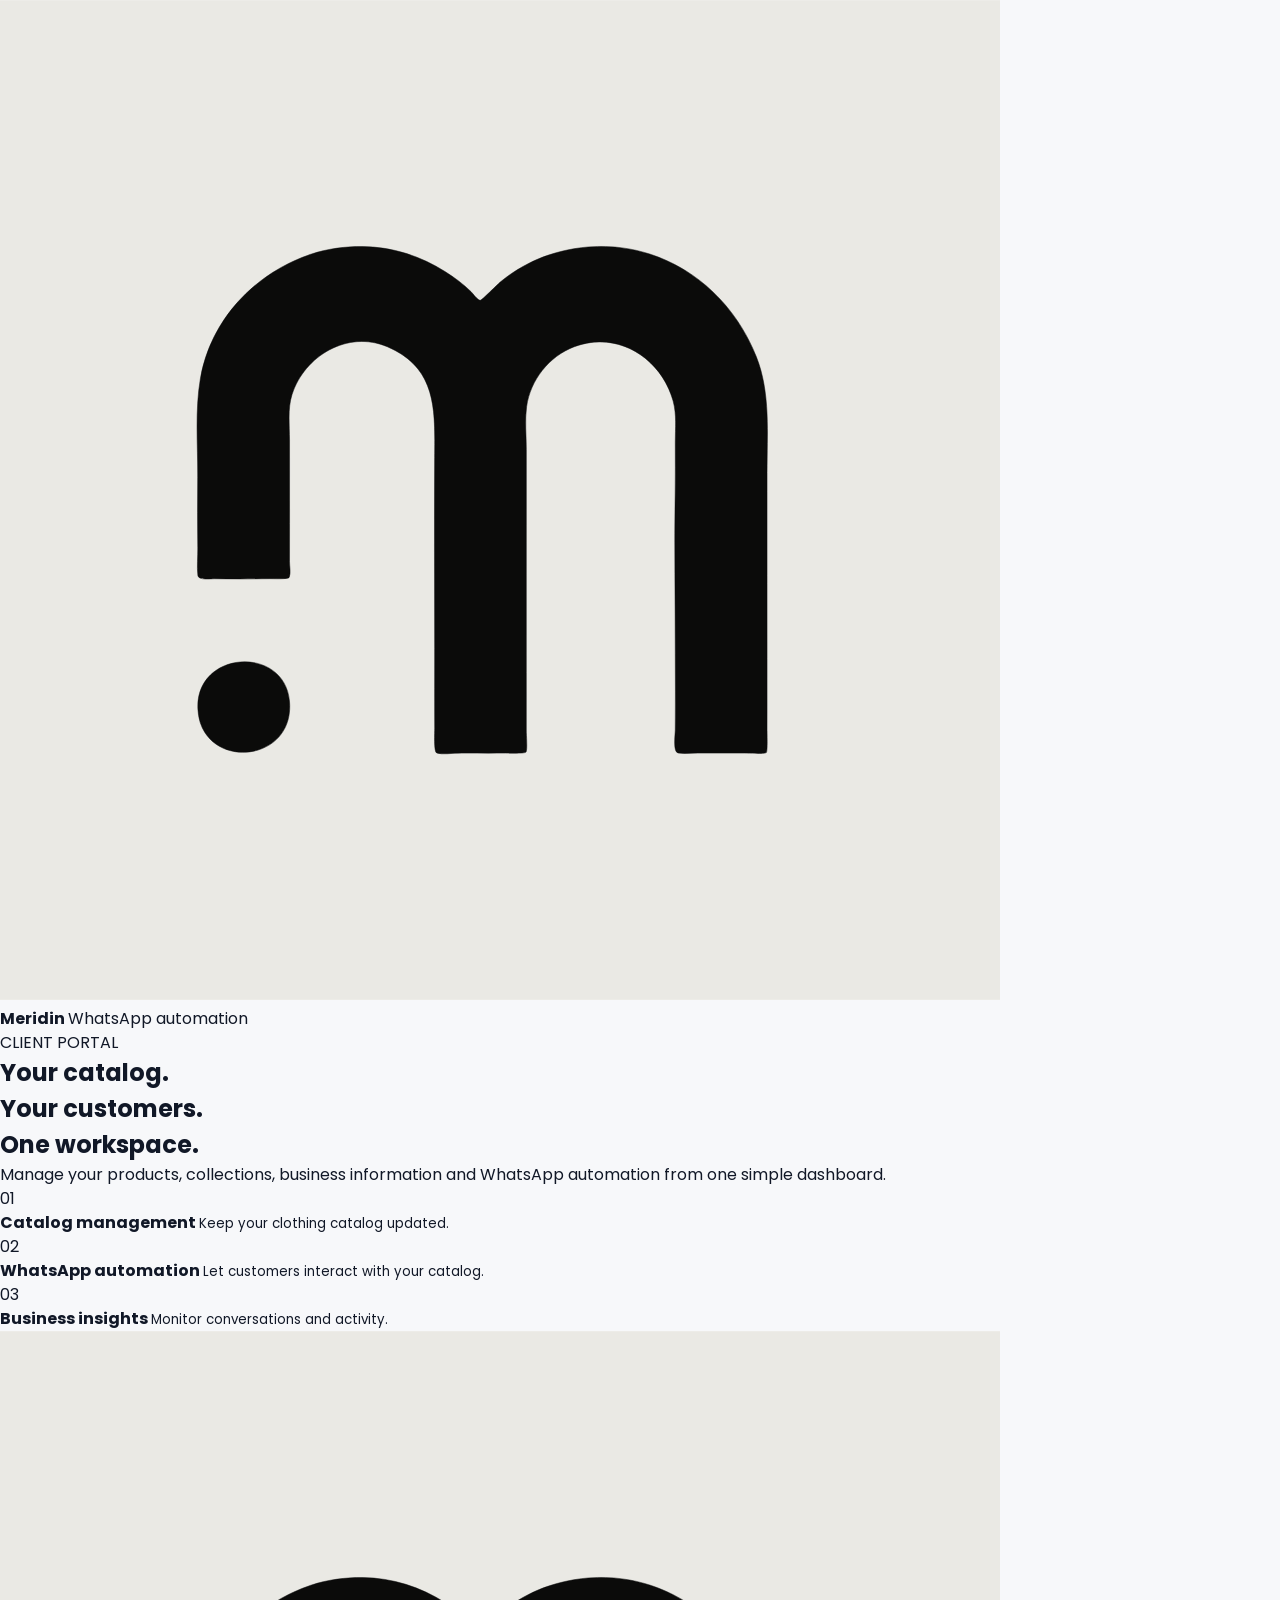
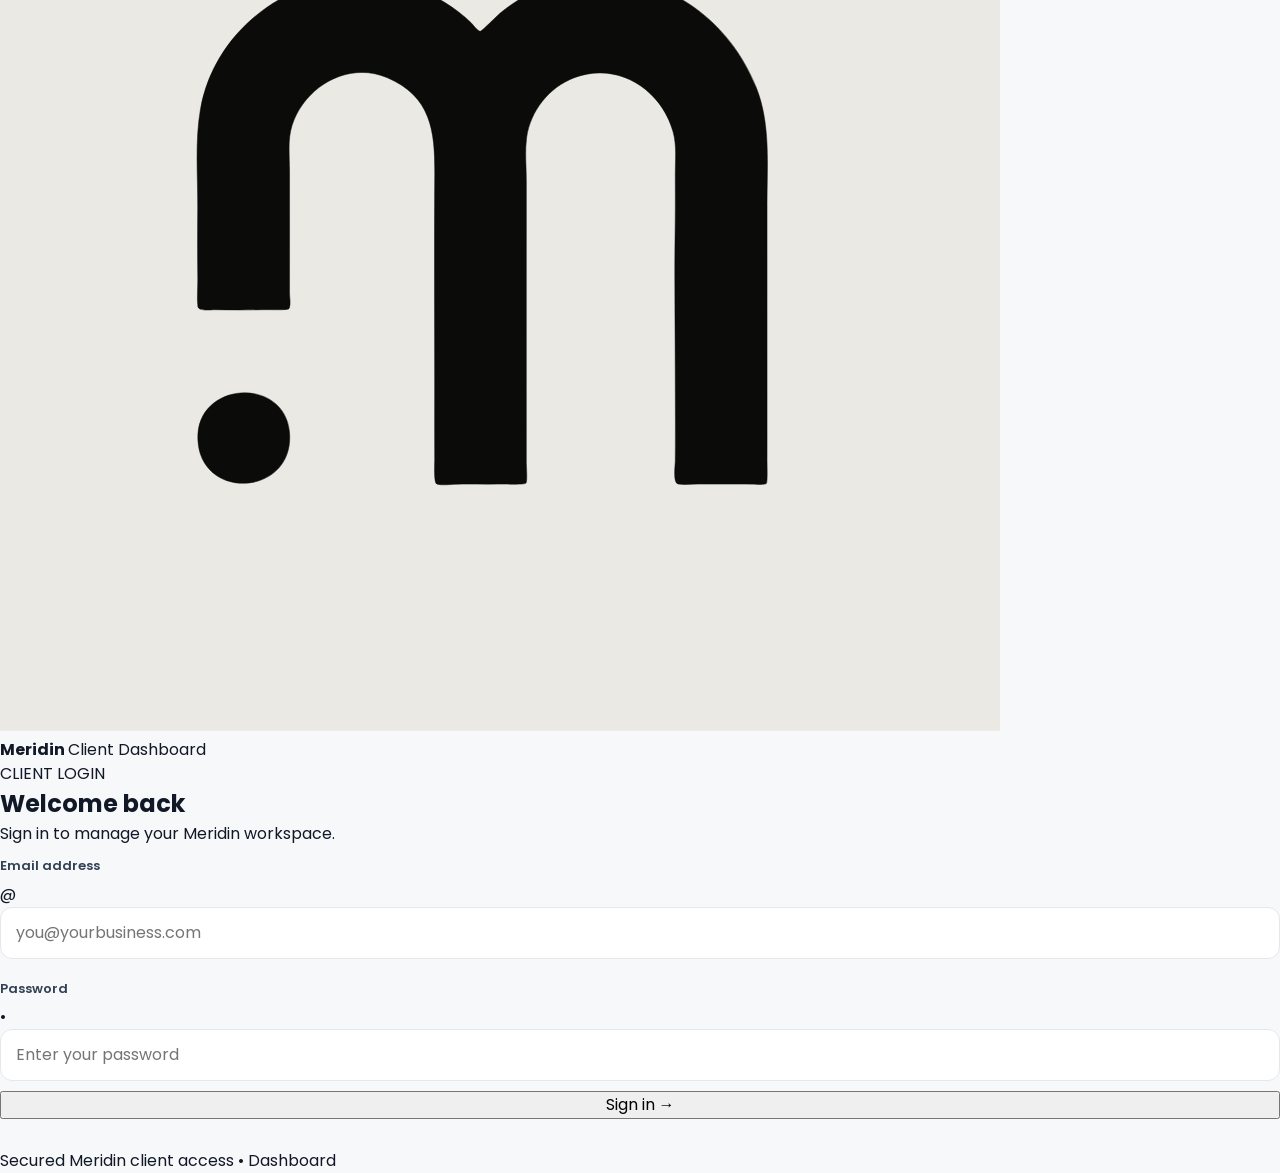
==== commit 4b64134a: "changed the css of client" ====
--- a/meridin_FE/client/index.html
+++ b/meridin_FE/client/index.html
@@ -3,240 +3,2063 @@
 <head>
     <meta charset="UTF-8">
     <meta name="viewport" content="width=device-width, initial-scale=1.0">
-    <meta name="theme-color" content="#0b0b0a">
-    <title>Meridin — Client Dashboard</title>
+
+    <meta name="theme-color" content="#111827">
+
+    <title>Meridin — Dashboard</title>
+
     <link rel="stylesheet" href="css/style.css">
-    <link href="https://fonts.googleapis.com/css2?family=DM+Sans:wght@400;500;600;700&family=Manrope:wght@500;600;700;800&display=swap" rel="stylesheet">
+
+    <link
+        href="https://fonts.googleapis.com/css2?family=Poppins:wght@400;500;600;700;800&display=swap"
+        rel="stylesheet"
+    >
 </head>
+
 <body>
-<div class="app-shell">
-    <aside class="sidebar" id="sidebar">
-        <div class="sidebar-top">
-            <a class="brand" href="#overview" aria-label="Meridin dashboard">
-                <img src="assets/meridin-logo.svg" alt="Meridin" class="brand-logo">
-                <span class="brand-word">MERIDIN</span>
+
+<div class="app">
+
+    <!-- =====================================================
+         TOP NAVIGATION
+    ====================================================== -->
+
+    <header class="top-navigation">
+
+        <div class="nav-inner">
+
+            <!-- Brand -->
+            <a href="#overview" class="brand-logo-area">
+
+                <div class="brand-logo-wrap">
+                    <img
+                        src="assets/meridin-logo.svg"
+                        class="brand-logo"
+                        alt="Meridin"
+                    >
+                </div>
+
+                <div class="brand-text">
+                    <strong>Meridin</strong>
+                    <span>Client Dashboard</span>
+                </div>
+
             </a>
-            <button class="mobile-close" id="mobileClose" type="button" aria-label="Close navigation">×</button>
-
-            <div class="workspace-card">
-                <div class="workspace-mark" id="workspaceMark">M</div>
-                <div class="workspace-copy">
-                    <span>Workspace</span>
-                    <strong id="businessName">Your Meridin workspace</strong>
-                </div>
-                <span class="workspace-chevron">⌄</span>
+
+
+            <!-- Mobile Menu Button -->
+            <button
+                type="button"
+                class="mobile-menu-button"
+                id="mobileMenuButton"
+                aria-label="Open navigation"
+            >
+                <span></span>
+                <span></span>
+                <span></span>
+            </button>
+
+
+            <!-- Navigation -->
+            <nav class="main-navigation" id="mainNavigation">
+
+                <a
+                    href="#overview"
+                    class="nav-link active"
+                >
+                    Overview
+                </a>
+
+                <a
+                    href="#products"
+                    class="nav-link"
+                >
+                    Products
+                </a>
+
+                <a
+                    href="#collections"
+                    class="nav-link"
+                >
+                    Collections
+                </a>
+
+                <a
+                    href="#settings"
+                    class="nav-link"
+                >
+                    AI & Settings
+                </a>
+
+                <a
+                    href="#analytics"
+                    class="nav-link"
+                >
+                    Analytics
+                </a>
+
+            </nav>
+
+
+            <!-- Right Side -->
+            <div class="nav-actions">
+
+                <div class="automation-status">
+
+                    <span class="status-dot"></span>
+
+                    <span>Automation active</span>
+
+                </div>
+
+                <button
+                    type="button"
+                    id="logoutButton"
+                    class="logout-button"
+                >
+                    Sign out
+                </button>
+
             </div>
 
-            <nav class="nav" aria-label="Dashboard navigation">
-                <a href="#overview" class="nav-link active" data-section="overview"><span class="nav-icon">⌂</span><span>Overview</span></a>
-                <div class="nav-label">Catalog</div>
-                <a href="#products" class="nav-link" data-section="products"><span class="nav-icon">▦</span><span>Products</span><span class="nav-badge" id="productsNavBadge">—</span></a>
-                <a href="#collections" class="nav-link" data-section="collections"><span class="nav-icon">◇</span><span>Collections</span></a>
-                <div class="nav-label">Assistant</div>
-                <a href="#settings" class="nav-link" data-section="settings"><span class="nav-icon">✦</span><span>AI & business</span></a>
-                <div class="nav-label">Insights</div>
-                <a href="#analytics" class="nav-link" data-section="analytics"><span class="nav-icon">↗</span><span>Analytics</span></a>
-            </nav>
         </div>
-        <div class="sidebar-bottom">
-            <div class="help-card">
-                <span class="help-icon">?</span>
-                <div><strong>Need help?</strong><span>Manage your store with Meridin.</span></div>
+
+    </header>
+
+
+    <!-- =====================================================
+         MAIN CONTENT
+    ====================================================== -->
+
+    <main class="main">
+
+
+        <!-- =================================================
+             OVERVIEW
+        ================================================== -->
+
+        <section
+            id="overview"
+            class="dashboard-section overview-section"
+        >
+
+            <div class="page-header">
+
+                <div>
+
+                    <span class="eyebrow">
+                        CLIENT WORKSPACE
+                    </span>
+
+                    <h1>
+                        Overview
+                    </h1>
+
+                    <p id="businessName">
+                        Your Meridin workspace
+                    </p>
+
+                </div>
+
+                <div class="header-actions">
+
+                    <button
+                        type="button"
+                        class="primary-button"
+                        onclick="showProducts()"
+                    >
+                        Manage catalog
+                    </button>
+
+                </div>
+
             </div>
-            <button id="logoutButton" class="logout-button" type="button"><span>↪</span> Sign out</button>
-            <div class="sidebar-footer">MERIDIN AUTOMATION</div>
+
+
+            <!-- Metrics -->
+
+            <div class="metrics">
+
+                <article class="metric-card">
+
+                    <div class="metric-top">
+
+                        <span class="metric-label">
+                            Products
+                        </span>
+
+                        <span class="metric-icon">
+                            P
+                        </span>
+
+                    </div>
+
+                    <strong id="productsMetric">
+                        —
+                    </strong>
+
+                    <p>
+                        Products in your catalog
+                    </p>
+
+                </article>
+
+
+                <article class="metric-card">
+
+                    <div class="metric-top">
+
+                        <span class="metric-label">
+                            Customers
+                        </span>
+
+                        <span class="metric-icon">
+                            C
+                        </span>
+
+                    </div>
+
+                    <strong id="customersMetric">
+                        —
+                    </strong>
+
+                    <p>
+                        Customers reached
+                    </p>
+
+                </article>
+
+
+                <article class="metric-card">
+
+                    <div class="metric-top">
+
+                        <span class="metric-label">
+                            Conversations
+                        </span>
+
+                        <span class="metric-icon">
+                            M
+                        </span>
+
+                    </div>
+
+                    <strong id="conversationsMetric">
+                        —
+                    </strong>
+
+                    <p>
+                        WhatsApp conversations
+                    </p>
+
+                </article>
+
+            </div>
+
+
+            <!-- Overview Grid -->
+
+            <div class="overview-grid">
+
+                <!-- Quick Actions -->
+
+                <section class="panel quick-panel">
+
+                    <div class="panel-header">
+
+                        <div>
+
+                            <span class="section-label">
+                                ACTIONS
+                            </span>
+
+                            <h2>
+                                Quick actions
+                            </h2>
+
+                            <p>
+                                Manage the important parts of your workspace.
+                            </p>
+
+                        </div>
+
+                    </div>
+
+
+                    <div class="quick-actions">
+
+                        <button
+                            type="button"
+                            onclick="showProducts()"
+                            class="quick-action"
+                        >
+
+                            <span class="quick-action-icon">
+                                +
+                            </span>
+
+                            <span>
+
+                                <strong>
+                                    Manage products
+                                </strong>
+
+                                <small>
+                                    Add and update catalog items
+                                </small>
+
+                            </span>
+
+                            <span class="quick-arrow">
+                                →
+                            </span>
+
+                        </button>
+
+
+                        <button
+                            type="button"
+                            onclick="showCollections()"
+                            class="quick-action"
+                        >
+
+                            <span class="quick-action-icon">
+                                C
+                            </span>
+
+                            <span>
+
+                                <strong>
+                                    Manage collections
+                                </strong>
+
+                                <small>
+                                    Organize your catalog
+                                </small>
+
+                            </span>
+
+                            <span class="quick-arrow">
+                                →
+                            </span>
+
+                        </button>
+
+
+                        <button
+                            type="button"
+                            onclick="showAnalytics()"
+                            class="quick-action"
+                        >
+
+                            <span class="quick-action-icon">
+                                A
+                            </span>
+
+                            <span>
+
+                                <strong>
+                                    View analytics
+                                </strong>
+
+                                <small>
+                                    Understand customer activity
+                                </small>
+
+                            </span>
+
+                            <span class="quick-arrow">
+                                →
+                            </span>
+
+                        </button>
+
+                    </div>
+
+                </section>
+
+
+                <!-- Automation Card -->
+
+                <section class="panel automation-panel">
+
+                    <div class="automation-card">
+
+                        <div class="automation-card-top">
+
+                            <span class="automation-badge">
+                                LIVE
+                            </span>
+
+                            <span class="automation-pulse"></span>
+
+                        </div>
+
+                        <h2>
+                            WhatsApp automation
+                        </h2>
+
+                        <p>
+                            Your Meridin assistant is currently active
+                            and ready to respond to customer messages.
+                        </p>
+
+                        <div class="automation-line">
+
+                            <span>
+                                System status
+                            </span>
+
+                            <strong>
+                                Active
+                            </strong>
+
+                        </div>
+
+                    </div>
+
+                </section>
+
+            </div>
+
+        </section>
+
+
+        <!-- =================================================
+             PRODUCTS
+        ================================================== -->
+
+        <section
+            id="products"
+            class="dashboard-section"
+        >
+
+            <div class="section-header">
+
+                <div>
+
+                    <span class="section-label">
+                        CATALOG
+                    </span>
+
+                    <h2>
+                        Products
+                    </h2>
+
+                    <p>
+                        Manage the products available through your
+                        WhatsApp assistant.
+                    </p>
+
+                </div>
+
+
+                <div class="section-actions">
+
+                    <button
+                        type="button"
+                        id="createProductButton"
+                        class="primary-button"
+                    >
+                        Add product
+                    </button>
+
+                    <button
+                        type="button"
+                        id="reloadProducts"
+                        class="secondary-button"
+                    >
+                        Refresh
+                    </button>
+
+                </div>
+
+            </div>
+
+
+            <div
+                id="productsGrid"
+                class="products-grid"
+            >
+                Loading...
+            </div>
+
+        </section>
+
+
+        <!-- =================================================
+             COLLECTIONS
+        ================================================== -->
+
+        <section
+            id="collections"
+            class="dashboard-section"
+        >
+
+            <div class="section-header">
+
+                <div>
+
+                    <span class="section-label">
+                        ORGANIZATION
+                    </span>
+
+                    <h2>
+                        Collections
+                    </h2>
+
+                    <p>
+                        Organize your products into collections.
+                    </p>
+
+                </div>
+
+
+                <button
+                    type="button"
+                    id="createCollectionButton"
+                    class="primary-button"
+                >
+                    New collection
+                </button>
+
+            </div>
+
+
+            <div
+                id="collectionsList"
+                class="collections-list"
+            >
+                Loading...
+            </div>
+
+        </section>
+
+
+        <!-- =================================================
+             SETTINGS
+        ================================================== -->
+
+        <section
+            id="settings"
+            class="dashboard-section"
+        >
+
+            <div class="section-header">
+
+                <div>
+
+                    <span class="section-label">
+                        CONFIGURATION
+                    </span>
+
+                    <h2>
+                        AI & Business Settings
+                    </h2>
+
+                    <p>
+                        Control the business information and communication
+                        style used by your WhatsApp assistant.
+                    </p>
+
+                </div>
+
+            </div>
+
+
+            <form
+                id="settingsForm"
+                class="panel settings-panel"
+            >
+
+                <!-- Business Profile -->
+
+                <div class="settings-section">
+
+                    <div class="settings-section-header">
+
+                        <div>
+
+                            <span class="settings-number">
+                                01
+                            </span>
+
+                            <div>
+
+                                <h3>
+                                    Business profile
+                                </h3>
+
+                                <p>
+                                    This information is available to the
+                                    AI for this tenant only.
+                                </p>
+
+                            </div>
+
+                        </div>
+
+                    </div>
+
+
+                    <div class="form-row">
+
+                        <div class="form-group">
+
+                            <label for="settingsShopName">
+                                Shop name *
+                            </label>
+
+                            <input
+                                id="settingsShopName"
+                                type="text"
+                                maxlength="200"
+                                required
+                            >
+
+                        </div>
+
+
+                        <div class="form-group">
+
+                            <label for="settingsCity">
+                                City
+                            </label>
+
+                            <input
+                                id="settingsCity"
+                                type="text"
+                                maxlength="100"
+                            >
+
+                        </div>
+
+                    </div>
+
+
+                    <div class="form-group">
+
+                        <label for="settingsDescription">
+                            Business description
+                        </label>
+
+                        <textarea
+                            id="settingsDescription"
+                            rows="3"
+                            maxlength="1000"
+                        ></textarea>
+
+                    </div>
+
+
+                    <div class="form-row">
+
+                        <div class="form-group">
+
+                            <label for="settingsPhone">
+                                Phone
+                            </label>
+
+                            <input
+                                id="settingsPhone"
+                                type="text"
+                                maxlength="50"
+                            >
+
+                        </div>
+
+
+                        <div class="form-group">
+
+                            <label for="settingsEmail">
+                                Email
+                            </label>
+
+                            <input
+                                id="settingsEmail"
+                                type="email"
+                                maxlength="200"
+                            >
+
+                        </div>
+
+                    </div>
+
+
+                    <div class="form-row">
+
+                        <div class="form-group">
+
+                            <label for="settingsWebsite">
+                                Website
+                            </label>
+
+                            <input
+                                id="settingsWebsite"
+                                type="url"
+                                maxlength="500"
+                            >
+
+                        </div>
+
+
+                        <div class="form-group">
+
+                            <label for="settingsInstagram">
+                                Instagram
+                            </label>
+
+                            <input
+                                id="settingsInstagram"
+                                type="text"
+                                maxlength="200"
+                            >
+
+                        </div>
+
+                    </div>
+
+
+                    <div class="form-group">
+
+                        <label for="settingsAddress">
+                            Address
+                        </label>
+
+                        <textarea
+                            id="settingsAddress"
+                            rows="2"
+                            maxlength="500"
+                        ></textarea>
+
+                    </div>
+
+                </div>
+
+
+                <!-- Customer Support -->
+
+                <div class="settings-section">
+
+                    <div class="settings-section-header">
+
+                        <div>
+
+                            <span class="settings-number">
+                                02
+                            </span>
+
+                            <div>
+
+                                <h3>
+                                    Customer support information
+                                </h3>
+
+                                <p>
+                                    Only enter information the assistant
+                                    is allowed to tell customers.
+                                </p>
+
+                            </div>
+
+                        </div>
+
+                    </div>
+
+
+                    <div class="form-row">
+
+                        <div class="form-group">
+
+                            <label for="settingsHours">
+                                Business hours
+                            </label>
+
+                            <textarea
+                                id="settingsHours"
+                                rows="2"
+                            ></textarea>
+
+                        </div>
+
+
+                        <div class="form-group">
+
+                            <label for="settingsDelivery">
+                                Delivery information
+                            </label>
+
+                            <textarea
+                                id="settingsDelivery"
+                                rows="2"
+                            ></textarea>
+
+                        </div>
+
+                    </div>
+
+
+                    <div class="form-row">
+
+                        <div class="form-group">
+
+                            <label for="settingsShipping">
+                                Shipping policy
+                            </label>
+
+                            <textarea
+                                id="settingsShipping"
+                                rows="3"
+                            ></textarea>
+
+                        </div>
+
+
+                        <div class="form-group">
+
+                            <label for="settingsReturns">
+                                Return policy
+                            </label>
+
+                            <textarea
+                                id="settingsReturns"
+                                rows="3"
+                            ></textarea>
+
+                        </div>
+
+                    </div>
+
+
+                    <div class="form-row">
+
+                        <div class="form-group">
+
+                            <label for="settingsExchange">
+                                Exchange policy
+                            </label>
+
+                            <textarea
+                                id="settingsExchange"
+                                rows="3"
+                            ></textarea>
+
+                        </div>
+
+
+                        <div class="form-group">
+
+                            <label for="settingsCancellation">
+                                Cancellation policy
+                            </label>
+
+                            <textarea
+                                id="settingsCancellation"
+                                rows="3"
+                            ></textarea>
+
+                        </div>
+
+                    </div>
+
+
+                    <div class="form-row">
+
+                        <div class="form-group">
+
+                            <label for="settingsPayments">
+                                Payment methods
+                            </label>
+
+                            <textarea
+                                id="settingsPayments"
+                                rows="2"
+                            ></textarea>
+
+                        </div>
+
+
+                        <div class="form-group">
+
+                            <label for="settingsCod">
+                                Cash on delivery
+                            </label>
+
+                            <select id="settingsCod">
+
+                                <option value="">
+                                    Not specified
+                                </option>
+
+                                <option value="true">
+                                    Available
+                                </option>
+
+                                <option value="false">
+                                    Not available
+                                </option>
+
+                            </select>
+
+                        </div>
+
+                    </div>
+
+                </div>
+
+
+                <!-- AI -->
+
+                <div class="settings-section">
+
+                    <div class="settings-section-header">
+
+                        <div>
+
+                            <span class="settings-number">
+                                03
+                            </span>
+
+                            <div>
+
+                                <h3>
+                                    AI assistant
+                                </h3>
+
+                                <p>
+                                    Customize how your assistant
+                                    communicates with customers.
+                                </p>
+
+                            </div>
+
+                        </div>
+
+                    </div>
+
+
+                    <div class="form-row settings-ai-row">
+
+                        <div class="form-group">
+
+                            <label for="settingsTone">
+                                Tone
+                            </label>
+
+                            <select id="settingsTone">
+
+                                <option value="friendly">
+                                    Friendly
+                                </option>
+
+                                <option value="professional">
+                                    Professional
+                                </option>
+
+                                <option value="casual">
+                                    Casual
+                                </option>
+
+                                <option value="luxury">
+                                    Luxury
+                                </option>
+
+                                <option value="minimal">
+                                    Minimal
+                                </option>
+
+                            </select>
+
+                        </div>
+
+
+                        <div class="form-group">
+
+                            <label for="settingsLanguage">
+                                Language
+                            </label>
+
+                            <input
+                                id="settingsLanguage"
+                                type="text"
+                                maxlength="50"
+                                placeholder="English"
+                            >
+
+                        </div>
+
+
+                        <div class="form-group">
+
+                            <label for="settingsLength">
+                                Response length
+                            </label>
+
+                            <select id="settingsLength">
+
+                                <option value="short">
+                                    Short
+                                </option>
+
+                                <option value="medium">
+                                    Medium
+                                </option>
+
+                                <option value="long">
+                                    Long
+                                </option>
+
+                            </select>
+
+                        </div>
+
+                    </div>
+
+
+                    <div class="form-group">
+
+                        <label for="settingsGreeting">
+                            Preferred greeting
+                        </label>
+
+                        <textarea
+                            id="settingsGreeting"
+                            rows="2"
+                            maxlength="500"
+                        ></textarea>
+
+                    </div>
+
+
+                    <div class="form-group">
+
+                        <label for="settingsInstructions">
+                            Custom AI instructions
+                        </label>
+
+                        <textarea
+                            id="settingsInstructions"
+                            rows="5"
+                            maxlength="3000"
+                            placeholder="Example: Keep replies concise. Mention our free shipping above ₹999 when relevant."
+                        ></textarea>
+
+                    </div>
+
+                </div>
+
+
+                <!-- Save -->
+
+                <div class="settings-save-bar">
+
+                    <span
+                        id="settingsStatus"
+                        class="muted"
+                    ></span>
+
+                    <button
+                        type="submit"
+                        class="primary-button"
+                    >
+                        Save settings
+                    </button>
+
+                </div>
+
+            </form>
+
+        </section>
+
+
+        <!-- =================================================
+             ANALYTICS
+        ================================================== -->
+
+        <section
+            id="analytics"
+            class="dashboard-section"
+        >
+
+            <div class="section-header">
+
+                <div>
+
+                    <span class="section-label">
+                        INSIGHTS
+                    </span>
+
+                    <h2>
+                        Analytics
+                    </h2>
+
+                    <p>
+                        Message and intent activity from your
+                        WhatsApp automation.
+                    </p>
+
+                </div>
+
+            </div>
+
+
+            <div
+                id="analyticsData"
+                class="analytics-grid"
+            >
+                Loading...
+            </div>
+
+        </section>
+
+    </main>
+
+
+    <!-- =====================================================
+         PRODUCT MODAL
+    ====================================================== -->
+
+    <div
+        id="productModal"
+        class="modal"
+        role="dialog"
+        aria-modal="true"
+        aria-labelledby="productModalTitle"
+    >
+
+        <div class="modal-backdrop"></div>
+
+        <div class="modal-content product-editor-modal">
+
+            <div class="modal-header">
+
+                <div>
+
+                    <span class="modal-eyebrow">
+                        CATALOG
+                    </span>
+
+                    <h3 id="productModalTitle">
+                        Add Product
+                    </h3>
+
+                </div>
+
+                <button
+                    type="button"
+                    class="modal-close"
+                    aria-label="Close"
+                >
+                    &times;
+                </button>
+
+            </div>
+
+
+            <form id="productForm">
+
+                <input
+                    type="hidden"
+                    id="productId"
+                >
+
+
+                <!-- Basic -->
+
+                <div class="editor-section">
+
+                    <div class="editor-section-title">
+
+                        <span>
+                            01
+                        </span>
+
+                        <div>
+
+                            <h4>
+                                Basic information
+                            </h4>
+
+                            <p>
+                                Core product details.
+                            </p>
+
+                        </div>
+
+                    </div>
+
+
+                    <div class="form-group">
+
+                        <label for="productTitle">
+                            Title *
+                        </label>
+
+                        <input
+                            type="text"
+                            id="productTitle"
+                            required
+                            placeholder="e.g., Classic Cotton Shirt"
+                        >
+
+                    </div>
+
+
+                    <div class="form-group">
+
+                        <label for="productDescription">
+                            Description
+                        </label>
+
+                        <textarea
+                            id="productDescription"
+                            rows="3"
+                            placeholder="Product details..."
+                        ></textarea>
+
+                    </div>
+
+
+                    <div class="form-row">
+
+                        <div class="form-group">
+
+                            <label for="productPrice">
+                                Base price (₹) *
+                            </label>
+
+                            <input
+                                type="number"
+                                id="productPrice"
+                                required
+                                min="0"
+                                step="0.01"
+                                placeholder="0.00"
+                            >
+
+                        </div>
+
+
+                        <div class="form-group">
+
+                            <label for="productStock">
+                                Base stock
+                            </label>
+
+                            <input
+                                type="number"
+                                id="productStock"
+                                min="0"
+                                value="0"
+                                placeholder="0"
+                            >
+
+                        </div>
+
+                    </div>
+
+
+                    <div class="form-row">
+
+                        <div class="form-group">
+
+                            <label for="productDepartment">
+                                Department
+                            </label>
+
+                            <select id="productDepartment">
+
+                                <option value="">
+                                    Loading metadata...
+                                </option>
+
+                            </select>
+
+                        </div>
+
+
+                        <div class="form-group">
+
+                            <label for="productCategoryId">
+                                Category
+                            </label>
+
+                            <select id="productCategoryId">
+
+                                <option value="">
+                                    Select department first
+                                </option>
+
+                            </select>
+
+                        </div>
+
+                    </div>
+
+
+                    <div class="form-row">
+
+                        <div class="form-group">
+
+                            <label for="productBrand">
+                                Brand
+                            </label>
+
+                            <input
+                                type="text"
+                                id="productBrand"
+                                placeholder="Brand name"
+                            >
+
+                        </div>
+
+
+                        <div class="form-group">
+
+                            <label for="productType">
+                                Product type
+                            </label>
+
+                            <input
+                                type="text"
+                                id="productType"
+                                placeholder="e.g., shirt, dress"
+                            >
+
+                        </div>
+
+                    </div>
+
+
+                    <div class="form-row">
+
+                        <div class="form-group">
+
+                            <label for="productGender">
+                                Target gender
+                            </label>
+
+                            <select id="productGender">
+
+                                <option value="">
+                                    Not specified
+                                </option>
+
+                                <option value="Unisex">
+                                    Unisex
+                                </option>
+
+                                <option value="Male">
+                                    Male
+                                </option>
+
+                                <option value="Female">
+                                    Female
+                                </option>
+
+                            </select>
+
+                        </div>
+
+
+                        <div class="form-group">
+
+                            <label for="productAgeGroup">
+                                Age group
+                            </label>
+
+                            <select id="productAgeGroup">
+
+                                <option value="">
+                                    Not specified
+                                </option>
+
+                                <option value="Adult">
+                                    Adult
+                                </option>
+
+                                <option value="Teen">
+                                    Teen
+                                </option>
+
+                                <option value="Kids">
+                                    Kids
+                                </option>
+
+                                <option value="Toddler">
+                                    Toddler
+                                </option>
+
+                                <option value="Infant">
+                                    Infant
+                                </option>
+
+                            </select>
+
+                        </div>
+
+                    </div>
+
+                </div>
+
+
+                <!-- Apparel -->
+
+                <div class="editor-section">
+
+                    <div class="editor-section-title">
+
+                        <span>
+                            02
+                        </span>
+
+                        <div>
+
+                            <h4>
+                                Apparel specifications
+                            </h4>
+
+                            <p>
+                                Clothing-specific product information.
+                            </p>
+
+                        </div>
+
+                    </div>
+
+
+                    <div class="form-row">
+
+                        <div class="form-group">
+
+                            <label for="productMaterial">
+                                Material
+                            </label>
+
+                            <input
+                                type="text"
+                                id="productMaterial"
+                                placeholder="e.g., 100% Cotton"
+                            >
+
+                        </div>
+
+
+                        <div class="form-group">
+
+                            <label for="productFit">
+                                Fit
+                            </label>
+
+                            <select id="productFit">
+
+                                <option value="">
+                                    Not specified
+                                </option>
+
+                                <option>
+                                    Regular Fit
+                                </option>
+
+                                <option>
+                                    Slim Fit
+                                </option>
+
+                                <option>
+                                    Relaxed Fit
+                                </option>
+
+                                <option>
+                                    Oversized / Boxy
+                                </option>
+
+                            </select>
+
+                        </div>
+
+                    </div>
+
+
+                    <div class="form-row apparel-three">
+
+                        <div class="form-group">
+
+                            <label for="productSleeve">
+                                Sleeve length
+                            </label>
+
+                            <select id="productSleeve">
+
+                                <option value="">
+                                    Not specified
+                                </option>
+
+                                <option>
+                                    Short Sleeve
+                                </option>
+
+                                <option>
+                                    Long Sleeve
+                                </option>
+
+                                <option>
+                                    3/4 Sleeve
+                                </option>
+
+                                <option>
+                                    Sleeveless
+                                </option>
+
+                                <option>
+                                    Cap Sleeve
+                                </option>
+
+                            </select>
+
+                        </div>
+
+
+                        <div class="form-group">
+
+                            <label for="productNeckline">
+                                Neckline
+                            </label>
+
+                            <select id="productNeckline">
+
+                                <option value="">
+                                    Not specified
+                                </option>
+
+                                <option>
+                                    Crew Neck
+                                </option>
+
+                                <option>
+                                    V-Neck
+                                </option>
+
+                                <option>
+                                    Polo Collar
+                                </option>
+
+                                <option>
+                                    Hooded
+                                </option>
+
+                                <option>
+                                    Turtleneck
+                                </option>
+
+                                <option>
+                                    Off-Shoulder
+                                </option>
+
+                            </select>
+
+                        </div>
+
+
+                        <div class="form-group">
+
+                            <label for="productLength">
+                                Top / dress length
+                            </label>
+
+                            <select id="productLength">
+
+                                <option value="">
+                                    Not specified
+                                </option>
+
+                                <option>
+                                    Regular
+                                </option>
+
+                                <option>
+                                    Crop
+                                </option>
+
+                                <option>
+                                    Longline / Tunics
+                                </option>
+
+                                <option>
+                                    Mini
+                                </option>
+
+                                <option>
+                                    Midi
+                                </option>
+
+                                <option>
+                                    Maxi
+                                </option>
+
+                            </select>
+
+                        </div>
+
+                    </div>
+
+                </div>
+
+
+                <!-- Variants -->
+
+                <div class="editor-section">
+
+                    <div class="editor-section-title">
+
+                        <span>
+                            03
+                        </span>
+
+                        <div>
+
+                            <h4>
+                                Product options & variants
+                            </h4>
+
+                            <p>
+                                Choose metadata-backed options.
+                                Values are stored with their Meridin IDs and names.
+                            </p>
+
+                        </div>
+
+                    </div>
+
+
+                    <div class="option-selector-row">
+
+                        <select id="newProductOption">
+
+                            <option value="">
+                                Select option to add
+                            </option>
+
+                        </select>
+
+                        <button
+                            type="button"
+                            id="addProductOption"
+                            class="secondary-button"
+                        >
+                            Add option
+                        </button>
+
+                    </div>
+
+
+                    <div id="productOptionsContainer"></div>
+
+
+                    <div class="table-container variant-table-wrap">
+
+                        <table>
+
+                            <thead>
+
+                                <tr>
+
+                                    <th>
+                                        Combination
+                                    </th>
+
+                                    <th>
+                                        Price (₹)
+                                    </th>
+
+                                    <th>
+                                        Cost (₹)
+                                    </th>
+
+                                    <th>
+                                        Stock
+                                    </th>
+
+                                    <th>
+                                        SKU
+                                    </th>
+
+                                </tr>
+
+                            </thead>
+
+                            <tbody id="productVariantsBody">
+
+                                <tr>
+
+                                    <td
+                                        colspan="5"
+                                        class="muted center"
+                                    >
+                                        Add option values to generate variants.
+                                    </td>
+
+                                </tr>
+
+                            </tbody>
+
+                        </table>
+
+                    </div>
+
+                </div>
+
+
+                <!-- Media -->
+
+                <div class="editor-section">
+
+                    <div class="editor-section-title">
+
+                        <span>
+                            04
+                        </span>
+
+                        <div>
+
+                            <h4>
+                                Catalog & media
+                            </h4>
+
+                            <p>
+                                Add collection, tags and product imagery.
+                            </p>
+
+                        </div>
+
+                    </div>
+
+
+                    <div class="form-row">
+
+                        <div class="form-group">
+
+                            <label for="productCollection">
+                                Collection
+                            </label>
+
+                            <select id="productCollection">
+
+                                <option value="">
+                                    -- Select collection --
+                                </option>
+
+                            </select>
+
+                        </div>
+
+
+                        <div class="form-group">
+
+                            <label for="productTags">
+                                Tags
+                            </label>
+
+                            <input
+                                type="text"
+                                id="productTags"
+                                placeholder="summer, casual, new"
+                            >
+
+                        </div>
+
+                    </div>
+
+
+                    <div class="form-group">
+
+                        <label for="productImageFile">
+                            Product image
+                        </label>
+
+                        <input
+                            type="file"
+                            id="productImageFile"
+                            accept="image/jpeg,image/png,image/webp"
+                            aria-describedby="productImageHelp"
+                        >
+
+                        <small
+                            id="productImageHelp"
+                            class="editor-help"
+                        >
+                            Choose JPG, PNG, or WebP.
+                            Meridin converts it to JPG and stores the
+                            public image link in the product's
+                            <code>media</code> field.
+                        </small>
+
+
+                        <div
+                            id="productImagePreview"
+                            class="product-image-upload-preview"
+                            hidden
+                        >
+
+                            <img
+                                id="productImagePreviewImg"
+                                alt="Product image preview"
+                            >
+
+                            <span
+                                id="productImageStatus"
+                                class="muted"
+                            ></span>
+
+                        </div>
+
+                    </div>
+
+
+                    <label class="checkbox-label">
+
+                        <input
+                            type="checkbox"
+                            id="productFeatured"
+                        >
+
+                        <span>
+                            Mark as featured
+                        </span>
+
+                    </label>
+
+                </div>
+
+
+                <div class="modal-actions">
+
+                    <button
+                        type="button"
+                        class="modal-cancel"
+                    >
+                        Cancel
+                    </button>
+
+                    <button
+                        type="submit"
+                        class="primary-button"
+                    >
+                        Save Product
+                    </button>
+
+                </div>
+
+            </form>
+
         </div>
-    </aside>
-
-    <div class="mobile-overlay" id="mobileOverlay"></div>
-
-    <main class="main-content">
-        <header class="topbar">
-            <div class="topbar-left">
-                <button class="mobile-menu" id="mobileMenu" type="button" aria-label="Open navigation">☰</button>
-                <div class="breadcrumb"><span>Workspace</span><b>/</b><strong id="pageTitle">Overview</strong></div>
+
+    </div>
+
+
+    <!-- =====================================================
+         COLLECTION MODAL
+    ====================================================== -->
+
+    <div
+        id="collectionModal"
+        class="modal"
+        role="dialog"
+        aria-modal="true"
+        aria-labelledby="collectionModalTitle"
+    >
+
+        <div class="modal-backdrop"></div>
+
+        <div class="modal-content">
+
+            <div class="modal-header">
+
+                <div>
+
+                    <span class="modal-eyebrow">
+                        COLLECTION
+                    </span>
+
+                    <h3 id="collectionModalTitle">
+                        New Collection
+                    </h3>
+
+                </div>
+
+                <button
+                    type="button"
+                    class="modal-close"
+                    aria-label="Close"
+                >
+                    &times;
+                </button>
+
             </div>
-            <div class="topbar-actions">
-                <div class="automation-status"><span class="pulse"></span><span>Automation active</span></div>
-                <button class="icon-button" type="button" title="Notifications" aria-label="Notifications">♢</button>
-                <div class="profile-pill"><div class="profile-avatar" id="profileAvatar">M</div><span id="profileName">Client</span><span class="profile-arrow">⌄</span></div>
-            </div>
-        </header>
-
-        <div class="page-wrap">
-            <section id="overview" class="page-section overview-section">
-                <div class="hero-row">
-                    <div>
-                        <p class="eyebrow">YOUR CONTROL CENTER</p>
-                        <h1>Good to see you.</h1>
-                        <p class="hero-copy">Keep your catalog organized and let Meridin handle your WhatsApp conversations.</p>
-                    </div>
-                    <div class="hero-actions">
-                        <button class="secondary-button" onclick="showAnalytics()">View analytics</button>
-                        <button class="primary-button" onclick="showProducts()">+ Add product</button>
-                    </div>
-                </div>
-
-                <div class="metric-grid">
-                    <article class="metric-card metric-dark">
-                        <div class="metric-top"><span>Products</span><span class="metric-icon">▦</span></div>
-                        <strong id="productsMetric">—</strong>
-                        <small>in your catalog</small>
-                    </article>
-                    <article class="metric-card">
-                        <div class="metric-top"><span>Customers</span><span class="metric-icon">◎</span></div>
-                        <strong id="customersMetric">—</strong>
-                        <small>customers reached</small>
-                    </article>
-                    <article class="metric-card">
-                        <div class="metric-top"><span>Conversations</span><span class="metric-icon">◌</span></div>
-                        <strong id="conversationsMetric">—</strong>
-                        <small>WhatsApp conversations</small>
-                    </article>
-                    <article class="metric-card metric-accent">
-                        <div class="metric-top"><span>Assistant</span><span class="live-dot"></span></div>
-                        <strong>LIVE</strong>
-                        <small>automation is active</small>
-                    </article>
-                </div>
-
-                <div class="overview-grid">
-                    <section class="surface-panel activity-panel">
-                        <div class="panel-heading">
-                            <div><p class="eyebrow">GET STARTED</p><h2>Run your store from one place</h2></div>
-                            <span class="panel-count">4 actions</span>
-                        </div>
-                        <div class="action-grid">
-                            <button class="action-card" onclick="showProducts()"><span class="action-number">01</span><span class="action-icon">▦</span><span><strong>Manage products</strong><small>Add, edit and organize your catalog.</small></span><b>→</b></button>
-                            <button class="action-card" onclick="showCollections()"><span class="action-number">02</span><span class="action-icon">◇</span><span><strong>Build collections</strong><small>Group products for easier discovery.</small></span><b>→</b></button>
-                            <button class="action-card" onclick="showAnalytics()"><span class="action-number">03</span><span class="action-icon">↗</span><span><strong>Review analytics</strong><small>See messages and customer intent.</small></span><b>→</b></button>
-                            <a class="action-card" href="#settings"><span class="action-number">04</span><span class="action-icon">✦</span><span><strong>Configure assistant</strong><small>Control business and AI preferences.</small></span><b>→</b></a>
-                        </div>
-                    </section>
-                    <aside class="surface-panel status-panel">
-                        <div class="panel-heading"><div><p class="eyebrow">SYSTEM</p><h2>Meridin status</h2></div><span class="status-live">LIVE</span></div>
-                        <div class="system-status"><span class="system-check">✓</span><div><strong>WhatsApp automation</strong><span>Ready to respond to customers.</span></div></div>
-                        <div class="system-line"><span>Catalog</span><strong id="statusProducts">— products</strong></div>
-                        <div class="system-line"><span>Assistant</span><strong>Active</strong></div>
-                        <div class="system-line"><span>Workspace</span><strong>Connected</strong></div>
-                    </aside>
-                </div>
-            </section>
-
-            <section id="products" class="page-section dashboard-section">
-                <div class="section-heading-row">
-                    <div><p class="eyebrow">CATALOG</p><h1>Products</h1><p>Manage the products Meridin can show and recommend to customers.</p></div>
-                    <div class="section-actions"><button id="reloadProducts" class="secondary-button small">↻ Refresh</button><button id="createProductButton" class="primary-button small">+ Add product</button></div>
-                </div>
-                <div class="catalog-toolbar"><div class="toolbar-search"><span>⌕</span><input type="search" placeholder="Search your catalog" id="productSearchInput"></div><div class="toolbar-note"><span class="live-dot"></span><span>Inventory synced</span></div></div>
-                <div id="productsGrid" class="products-grid">Loading...</div>
-            </section>
-
-            <section id="collections" class="page-section dashboard-section">
-                <div class="section-heading-row"><div><p class="eyebrow">CATALOG</p><h1>Collections</h1><p>Organize products into groups that make sense for your customers.</p></div><button id="createCollectionButton" class="primary-button small">+ New collection</button></div>
-                <div id="collectionsList" class="collections-list">Loading...</div>
-            </section>
-
-            <section id="settings" class="page-section dashboard-section">
-                <div class="section-heading-row"><div><p class="eyebrow">ASSISTANT</p><h1>AI & business</h1><p>Give your WhatsApp assistant the business context it needs to answer customers accurately.</p></div></div>
-                <form id="settingsForm" class="settings-layout">
-                    <div class="settings-main">
-                        <div class="surface-panel form-panel"><div class="panel-heading"><div><p class="eyebrow">BUSINESS PROFILE</p><h2>Your store</h2></div></div>
-                            <div class="form-grid two"><div class="form-group"><label for="settingsShopName">Shop name *</label><input id="settingsShopName" type="text" maxlength="200" required></div><div class="form-group"><label for="settingsCity">City</label><input id="settingsCity" type="text" maxlength="100"></div></div>
-                            <div class="form-group"><label for="settingsDescription">Business description</label><textarea id="settingsDescription" rows="3" maxlength="1000"></textarea></div>
-                            <div class="form-grid two"><div class="form-group"><label for="settingsPhone">Phone</label><input id="settingsPhone" type="text" maxlength="50"></div><div class="form-group"><label for="settingsEmail">Email</label><input id="settingsEmail" type="email" maxlength="200"></div></div>
-                            <div class="form-grid two"><div class="form-group"><label for="settingsWebsite">Website</label><input id="settingsWebsite" type="url" maxlength="500"></div><div class="form-group"><label for="settingsInstagram">Instagram</label><input id="settingsInstagram" type="text" maxlength="200"></div></div>
-                            <div class="form-group"><label for="settingsAddress">Address</label><textarea id="settingsAddress" rows="2" maxlength="500"></textarea></div>
-                        </div>
-                        <div class="surface-panel form-panel"><div class="panel-heading"><div><p class="eyebrow">CUSTOMER SUPPORT</p><h2>What the assistant can tell customers</h2></div></div>
-                            <div class="form-grid two"><div class="form-group"><label for="settingsHours">Business hours</label><textarea id="settingsHours" rows="2"></textarea></div><div class="form-group"><label for="settingsDelivery">Delivery information</label><textarea id="settingsDelivery" rows="2"></textarea></div></div>
-                            <div class="form-grid two"><div class="form-group"><label for="settingsShipping">Shipping policy</label><textarea id="settingsShipping" rows="3"></textarea></div><div class="form-group"><label for="settingsReturns">Return policy</label><textarea id="settingsReturns" rows="3"></textarea></div></div>
-                            <div class="form-grid two"><div class="form-group"><label for="settingsExchange">Exchange policy</label><textarea id="settingsExchange" rows="3"></textarea></div><div class="form-group"><label for="settingsCancellation">Cancellation policy</label><textarea id="settingsCancellation" rows="3"></textarea></div></div>
-                            <div class="form-grid two"><div class="form-group"><label for="settingsPayments">Payment methods</label><textarea id="settingsPayments" rows="2"></textarea></div><div class="form-group"><label for="settingsCod">Cash on delivery</label><select id="settingsCod"><option value="">Not specified</option><option value="true">Available</option><option value="false">Not available</option></select></div></div>
-                        </div>
-                    </div>
-                    <aside class="settings-side">
-                        <div class="surface-panel assistant-card"><div class="assistant-symbol">✦</div><p class="eyebrow">MERIDIN ASSISTANT</p><h2>Make every reply feel like your brand.</h2><p>These preferences apply only to this client's assistant.</p>
-                            <div class="form-group"><label for="settingsTone">Tone</label><select id="settingsTone"><option value="friendly">Friendly</option><option value="professional">Professional</option><option value="casual">Casual</option><option value="luxury">Luxury</option><option value="minimal">Minimal</option></select></div>
-                            <div class="form-group"><label for="settingsLanguage">Language</label><input id="settingsLanguage" type="text" maxlength="50" placeholder="English"></div>
-                            <div class="form-group"><label for="settingsLength">Response length</label><select id="settingsLength"><option value="short">Short</option><option value="medium">Medium</option><option value="long">Long</option></select></div>
-                            <div class="form-group"><label for="settingsGreeting">Preferred greeting</label><textarea id="settingsGreeting" rows="2" maxlength="500"></textarea></div>
-                            <div class="form-group"><label for="settingsInstructions">Custom AI instructions</label><textarea id="settingsInstructions" rows="6" maxlength="3000" placeholder="Example: Keep replies concise. Mention our free shipping above ₹999 when relevant."></textarea></div>
-                            <div class="save-row"><button type="submit" class="primary-button">Save settings</button><span id="settingsStatus" class="muted"></span></div>
-                        </div>
-                    </aside>
-                </form>
-            </section>
-
-            <section id="analytics" class="page-section dashboard-section">
-                <div class="section-heading-row"><div><p class="eyebrow">INSIGHTS</p><h1>Analytics</h1><p>Understand message volume and customer intent across the last 7 days.</p></div></div>
-                <div id="analyticsData" class="analytics-grid">Loading...</div>
-            </section>
-
-            <section id="messages" class="page-section dashboard-section compact-section">
-                <div class="section-heading-row"><div><p class="eyebrow">INSIGHTS</p><h1>Messages</h1><p>Recent customer and assistant activity.</p></div></div>
-                <div id="messagesList" class="surface-panel table-panel">No messages.</div>
-            </section>
-
-            <section id="leads" class="page-section dashboard-section compact-section">
-                <div class="section-heading-row"><div><p class="eyebrow">INSIGHTS</p><h1>Leads</h1><p>Customer conversations classified by intent.</p></div></div>
-                <div id="leadsList" class="surface-panel table-panel">No classified leads yet.</div>
-            </section>
+
+
+            <form id="collectionForm">
+
+                <input
+                    type="hidden"
+                    id="collectionId"
+                >
+
+
+                <div class="form-group">
+
+                    <label for="collectionName">
+                        Name *
+                    </label>
+
+                    <input
+                        type="text"
+                        id="collectionName"
+                        required
+                        placeholder="e.g., Summer Collection"
+                    >
+
+                </div>
+
+
+                <div class="form-group">
+
+                    <label for="collectionDescription">
+                        Description
+                    </label>
+
+                    <textarea
+                        id="collectionDescription"
+                        rows="4"
+                        placeholder="Collection details..."
+                    ></textarea>
+
+                </div>
+
+
+                <div class="modal-actions">
+
+                    <button
+                        type="button"
+                        class="modal-cancel"
+                    >
+                        Cancel
+                    </button>
+
+                    <button
+                        type="submit"
+                        class="primary-button"
+                    >
+                        Save Collection
+                    </button>
+
+                </div>
+
+            </form>
+
         </div>
-    </main>
-
-<!-- Product Modal -->
-<div id="productModal" class="modal" role="dialog" aria-modal="true" aria-labelledby="productModalTitle">
-    <div class="modal-backdrop"></div><div class="modal-content product-editor-modal">
-        <div class="modal-header"><div><p class="eyebrow">CATALOG</p><h3 id="productModalTitle">Add Product</h3></div><button class="modal-close" aria-label="Close">×</button></div>
-        <form id="productForm"><input type="hidden" id="productId">
-            <div class="editor-section"><div class="editor-heading"><span>01</span><div><h4>Basic information</h4><p>Tell Meridin what this product is.</p></div></div>
-                <div class="form-group"><label for="productTitle">Title *</label><input type="text" id="productTitle" required placeholder="e.g., Classic Cotton Shirt"></div>
-                <div class="form-group"><label for="productDescription">Description</label><textarea id="productDescription" rows="3" placeholder="Product details..."></textarea></div>
-                <div class="form-grid two"><div class="form-group"><label for="productPrice">Base price (₹) *</label><input type="number" id="productPrice" required min="0" step="0.01" placeholder="0.00"></div><div class="form-group"><label for="productStock">Base stock</label><input type="number" id="productStock" min="0" value="0" placeholder="0"></div></div>
-                <div class="form-grid two"><div class="form-group"><label for="productDepartment">Department</label><select id="productDepartment"><option value="">Loading metadata...</option></select></div><div class="form-group"><label for="productCategoryId">Category</label><select id="productCategoryId"><option value="">Select department first</option></select></div></div>
-                <div class="form-grid two"><div class="form-group"><label for="productBrand">Brand</label><input type="text" id="productBrand" placeholder="Brand name"></div><div class="form-group"><label for="productType">Product type</label><input type="text" id="productType" placeholder="e.g., shirt, dress"></div></div>
-                <div class="form-grid two"><div class="form-group"><label for="productGender">Target gender</label><select id="productGender"><option value="">Not specified</option><option value="Unisex">Unisex</option><option value="Male">Male</option><option value="Female">Female</option></select></div><div class="form-group"><label for="productAgeGroup">Age group</label><select id="productAgeGroup"><option value="">Not specified</option><option value="Adult">Adult</option><option value="Teen">Teen</option><option value="Kids">Kids</option><option value="Toddler">Toddler</option><option value="Infant">Infant</option></select></div></div>
-            </div>
-            <div class="editor-section"><div class="editor-heading"><span>02</span><div><h4>Apparel specifications</h4><p>Optional details that improve product matching.</p></div></div>
-                <div class="form-grid two"><div class="form-group"><label for="productMaterial">Material</label><input type="text" id="productMaterial" placeholder="e.g., 100% Cotton"></div><div class="form-group"><label for="productFit">Fit</label><select id="productFit"><option value="">Not specified</option><option>Regular Fit</option><option>Slim Fit</option><option>Relaxed Fit</option><option>Oversized / Boxy</option></select></div></div>
-                <div class="form-grid three"><div class="form-group"><label for="productSleeve">Sleeve length</label><select id="productSleeve"><option value="">Not specified</option><option>Short Sleeve</option><option>Long Sleeve</option><option>3/4 Sleeve</option><option>Sleeveless</option><option>Cap Sleeve</option></select></div><div class="form-group"><label for="productNeckline">Neckline</label><select id="productNeckline"><option value="">Not specified</option><option>Crew Neck</option><option>V-Neck</option><option>Polo Collar</option><option>Hooded</option><option>Turtleneck</option><option>Off-Shoulder</option></select></div><div class="form-group"><label for="productLength">Top / dress length</label><select id="productLength"><option value="">Not specified</option><option>Regular</option><option>Crop</option><option>Longline / Tunics</option><option>Mini</option><option>Midi</option><option>Maxi</option></select></div></div>
-            </div>
-            <div class="editor-section"><div class="editor-heading"><span>03</span><div><h4>Product options & variants</h4><p>Use metadata-backed options so IDs stay consistent.</p></div></div>
-                <div class="option-selector-row"><select id="newProductOption"><option value="">Select option to add</option></select><button type="button" id="addProductOption" class="secondary-button">Add option</button></div><div id="productOptionsContainer"></div>
-                <div class="table-container variant-table-wrap"><table><thead><tr><th>Combination</th><th>Price (₹)</th><th>Cost (₹)</th><th>Stock</th><th>SKU</th></tr></thead><tbody id="productVariantsBody"><tr><td colspan="5" class="muted center">Add option values to generate variants.</td></tr></tbody></table></div>
-            </div>
-            <div class="editor-section"><div class="editor-heading"><span>04</span><div><h4>Catalog & media</h4><p>Finish the customer-facing product details.</p></div></div>
-                <div class="form-grid two"><div class="form-group"><label for="productCollection">Collection</label><select id="productCollection"><option value="">-- Select collection --</option></select></div><div class="form-group"><label for="productTags">Tags</label><input type="text" id="productTags" placeholder="summer, casual, new (comma separated)"></div></div>
-                <div class="form-group"><label for="productImageFile">Product image</label><input type="file" id="productImageFile" accept="image/jpeg,image/png,image/webp" aria-describedby="productImageHelp"><small id="productImageHelp" class="editor-help">Choose JPG, PNG, or WebP. Meridin converts it to JPG and stores the public image link.</small><div id="productImagePreview" class="product-image-upload-preview" hidden><img id="productImagePreviewImg" alt="Product image preview"><span id="productImageStatus" class="muted"></span></div></div>
-                <label class="checkbox-label"><input type="checkbox" id="productFeatured"> Mark as featured</label>
-            </div>
-            <div class="modal-actions"><button type="button" class="modal-cancel secondary-button">Cancel</button><button type="submit" class="primary-button">Save Product</button></div>
-        </form>
+
     </div>
+
 </div>
 
-<!-- Collection Modal -->
-<div id="collectionModal" class="modal" role="dialog" aria-modal="true" aria-labelledby="collectionModalTitle">
-    <div class="modal-backdrop"></div><div class="modal-content small-modal"><div class="modal-header"><div><p class="eyebrow">CATALOG</p><h3 id="collectionModalTitle">New Collection</h3></div><button class="modal-close" aria-label="Close">×</button></div>
-        <form id="collectionForm"><input type="hidden" id="collectionId"><div class="form-group"><label for="collectionName">Name *</label><input type="text" id="collectionName" required placeholder="e.g., Summer Collection"></div><div class="form-group"><label for="collectionDescription">Description</label><textarea id="collectionDescription" rows="4" placeholder="Collection details..."></textarea></div><div class="modal-actions"><button type="button" class="modal-cancel secondary-button">Cancel</button><button type="submit" class="primary-button">Save Collection</button></div></form>
-    </div>
-</div>
-</div>
-<script src="js/api.js"></script><script src="js/dashboard.js"></script>
+
+<script src="js/api.js"></script>
+<script src="js/dashboard.js"></script>
+
+
 <script>
-(function(){
- const links=document.querySelectorAll('.nav-link[data-section]'); const title=document.getElementById('pageTitle');
- const names={overview:'Overview',products:'Products',collections:'Collections',settings:'AI & business',analytics:'Analytics',messages:'Messages',leads:'Leads'};
- function setActive(){let id=location.hash.replace('#','')||'overview'; links.forEach(l=>l.classList.toggle('active',l.dataset.section===id)); if(title) title.textContent=names[id]||'Overview'; document.querySelectorAll('.page-section').forEach(s=>s.classList.toggle('is-active',s.id===id));}
- links.forEach(l=>l.addEventListener('click',()=>{setTimeout(setActive,0); document.body.classList.remove('nav-open');})); window.addEventListener('hashchange',setActive); setActive();
- const open=()=>document.body.classList.add('nav-open'); const close=()=>document.body.classList.remove('nav-open');
- document.getElementById('mobileMenu')?.addEventListener('click',open); document.getElementById('mobileClose')?.addEventListener('click',close); document.getElementById('mobileOverlay')?.addEventListener('click',close);
- const biz=document.getElementById('businessName'); const mark=document.getElementById('workspaceMark'); const avatar=document.getElementById('profileAvatar'); const pname=document.getElementById('profileName');
- const observer=new MutationObserver(()=>{let v=biz.textContent.trim(); if(v){let letter=v.charAt(0).toUpperCase(); mark.textContent=letter; avatar.textContent=letter; pname.textContent=v;}}); if(biz) observer.observe(biz,{childList:true,subtree:true,characterData:true});
- const search=document.getElementById('productSearchInput'); if(search) search.addEventListener('input',()=>{const q=search.value.toLowerCase().trim(); document.querySelectorAll('#productsGrid .product-card').forEach(c=>{c.style.display=c.textContent.toLowerCase().includes(q)?'':'none';});});
- window.showProducts=()=>location.hash='products'; window.showCollections=()=>location.hash='collections'; window.showAnalytics=()=>location.hash='analytics';
-})();
+/*
+ * Mobile navigation
+ */
+
+document.addEventListener("DOMContentLoaded", function () {
+
+    const menuButton =
+        document.getElementById("mobileMenuButton");
+
+    const navigation =
+        document.getElementById("mainNavigation");
+
+    if (menuButton && navigation) {
+
+        menuButton.addEventListener("click", function () {
+
+            navigation.classList.toggle("mobile-open");
+
+            menuButton.classList.toggle("active");
+
+        });
+
+
+        navigation
+            .querySelectorAll(".nav-link")
+            .forEach(function (link) {
+
+                link.addEventListener("click", function () {
+
+                    navigation.classList.remove("mobile-open");
+
+                    menuButton.classList.remove("active");
+
+                });
+
+            });
+
+    }
+
+
+    /*
+     * Active navigation item
+     */
+
+    const navLinks =
+        document.querySelectorAll(".main-navigation .nav-link");
+
+    const sections =
+        document.querySelectorAll(".dashboard-section");
+
+    function updateActiveNavigation() {
+
+        let currentSection = "";
+
+        const scrollPosition =
+            window.scrollY + 160;
+
+        sections.forEach(function (section) {
+
+            if (
+                scrollPosition >= section.offsetTop
+            ) {
+                currentSection = section.id;
+            }
+
+        });
+
+        navLinks.forEach(function (link) {
+
+            link.classList.remove("active");
+
+            if (
+                link.getAttribute("href") ===
+                "#" + currentSection
+            ) {
+                link.classList.add("active");
+            }
+
+        });
+
+    }
+
+    window.addEventListener(
+        "scroll",
+        updateActiveNavigation,
+        { passive: true }
+    );
+
+    updateActiveNavigation();
+
+});
 </script>
+
 </body>
-</html>+</html>
--- a/meridin_FE/client/css/style.css
+++ b/meridin_FE/client/css/style.css
@@ -1,28 +1,9 @@
 /* =========================================================
    MERIDIN CLIENT DASHBOARD
-   ========================================================= */
-
-:root {
-    --meridin-black: #0b0b0a;
-    --meridin-black-soft: #151514;
-    --meridin-cream: #eae9e4;
-    --meridin-white: #f8f7f3;
-    --meridin-muted: #777771;
-    --meridin-border: #d8d7d1;
-    --meridin-border-dark: #292927;
-
-    --success: #2f6b45;
-    --warning: #9a711c;
-    --danger: #a53d35;
-
-    --sidebar-width: 250px;
-    --radius-sm: 8px;
-    --radius-md: 14px;
-    --radius-lg: 22px;
-
-    --shadow: 0 12px 35px rgba(11, 11, 10, 0.07);
-    --transition: 180ms ease;
-}
+   Horizontal Navigation + Responsive UI
+   ========================================================= */
+
+/* ---------- RESET ---------- */
 
 * {
     box-sizing: border-box;
@@ -32,19 +13,15 @@
 
 html {
     scroll-behavior: smooth;
+    scroll-padding-top: 100px;
 }
 
 body {
-    min-height: 100vh;
-    background: var(--meridin-cream);
-    color: var(--meridin-black);
-    font-family:
-        Inter,
-        -apple-system,
-        BlinkMacSystemFont,
-        "Segoe UI",
-        sans-serif;
+    font-family: "Poppins", sans-serif;
+    background: #f7f8fa;
+    color: #111827;
     -webkit-font-smoothing: antialiased;
+    line-height: 1.5;
 }
 
 button,
@@ -60,1770 +37,1930 @@
 
 a {
     color: inherit;
-    text-decoration: none;
-}
-
-img {
-    max-width: 100%;
-    display: block;
-}
-
-/* =========================================================
-   LAYOUT
-   ========================================================= */
-
-.dashboard {
+}
+
+/* ---------- VARIABLES ---------- */
+
+:root {
+    --primary: #facc15;
+    --primary-hover: #eab308;
+
+    --background: #f7f8fa;
+    --surface: #ffffff;
+    --surface-soft: #f8fafc;
+
+    --text: #111827;
+    --text-soft: #334155;
+    --muted: #64748b;
+
+    --border: #e5e7eb;
+    --border-dark: #d1d5db;
+
+    --accent: #3b82f6;
+
+    --success: #22c55e;
+    --danger: #ef4444;
+
+    --nav: #111827;
+    --nav-text: #cbd5e1;
+    --nav-muted: #94a3b8;
+
+    --shadow: 0 6px 24px rgba(15, 23, 42, 0.05);
+    --shadow-lg: 0 18px 45px rgba(15, 23, 42, 0.10);
+
+    --radius: 18px;
+}
+
+/* =========================================================
+   LOGIN PAGE
+   ========================================================= */
+
+.auth-page {
     min-height: 100vh;
-}
+    display: flex;
+    align-items: center;
+    justify-content: center;
+    padding: 30px;
+
+    background:
+        radial-gradient(
+            circle at 10% 20%,
+            rgba(250, 204, 21, 0.16),
+            transparent 28%
+        ),
+        radial-gradient(
+            circle at 90% 80%,
+            rgba(59, 130, 246, 0.08),
+            transparent 28%
+        ),
+        #f7f8fa;
+}
+
+.auth-card {
+    width: 100%;
+    max-width: 440px;
+
+    background: #ffffff;
+    border: 1px solid var(--border);
+    border-radius: 24px;
+
+    padding: 42px;
+
+    box-shadow: var(--shadow-lg);
+}
+
+.brand {
+    display: flex;
+    align-items: center;
+    gap: 13px;
+}
+
+.brand-mark {
+    width: 48px;
+    height: 48px;
+
+    display: grid;
+    place-items: center;
+
+    background: var(--primary);
+    color: #111827;
+
+    border-radius: 14px;
+
+    font-size: 21px;
+    font-weight: 800;
+
+    box-shadow:
+        0 8px 20px rgba(250, 204, 21, 0.25);
+}
+
+.brand h1 {
+    font-size: 22px;
+    font-weight: 800;
+    letter-spacing: -0.03em;
+}
+
+.brand p {
+    margin-top: 2px;
+
+    color: var(--muted);
+
+    font-size: 12px;
+    font-weight: 500;
+}
+
+.auth-card h2 {
+    margin-top: 42px;
+
+    font-size: 30px;
+    font-weight: 700;
+
+    letter-spacing: -0.04em;
+}
+
+.auth-card > p {
+    margin-top: 7px;
+    margin-bottom: 30px;
+}
+
+.muted {
+    color: var(--muted);
+}
+
+#loginForm {
+    display: flex;
+    flex-direction: column;
+    gap: 10px;
+}
+
+#loginForm label {
+    margin-top: 10px;
+
+    color: var(--text-soft);
+
+    font-size: 13px;
+    font-weight: 600;
+}
+
+#loginForm input {
+    width: 100%;
+
+    padding: 13px 15px;
+
+    border: 1px solid var(--border);
+    border-radius: 12px;
+
+    background: #ffffff;
+    color: var(--text);
+
+    outline: none;
+
+    transition:
+        border-color 0.2s ease,
+        box-shadow 0.2s ease;
+}
+
+#loginForm input:focus {
+    border-color: var(--accent);
+
+    box-shadow:
+        0 0 0 4px rgba(59, 130, 246, 0.10);
+}
+
+#loginForm .primary-button {
+    margin-top: 18px;
+}
+
+.error {
+    color: var(--danger);
+    font-size: 13px;
+    font-weight: 500;
+    min-height: 20px;
+}
+
+/* =========================================================
+   BUTTONS
+   ========================================================= */
+
+.primary-button {
+    border: 0;
+    border-radius: 12px;
+
+    background: var(--primary);
+    color: #111827;
+
+    padding: 12px 18px;
+
+    font-size: 13px;
+    font-weight: 700;
+
+    transition:
+        background 0.2s ease,
+        transform 0.2s ease,
+        box-shadow 0.2s ease;
+}
+
+.primary-button:hover {
+    background: var(--primary-hover);
+
+    transform: translateY(-1px);
+
+    box-shadow:
+        0 8px 20px rgba(250, 204, 21, 0.22);
+}
+
+.primary-button.small {
+    padding: 9px 14px;
+    font-size: 12px;
+}
+
+.secondary-button {
+    border: 1px solid var(--border-dark);
+    border-radius: 11px;
+
+    background: #ffffff;
+    color: var(--text);
+
+    padding: 10px 15px;
+
+    font-size: 13px;
+    font-weight: 600;
+
+    transition: 0.2s ease;
+}
+
+.secondary-button:hover {
+    border-color: #111827;
+    background: #f8fafc;
+}
+
+.table-button {
+    padding: 7px 11px;
+
+    border: 1px solid var(--border);
+    border-radius: 9px;
+
+    background: #ffffff;
+    color: var(--text);
+
+    font-size: 12px;
+    font-weight: 600;
+
+    transition: 0.2s ease;
+}
+
+.table-button:hover {
+    border-color: var(--border-dark);
+    background: #f8fafc;
+}
+
+/* =========================================================
+   MAIN APP
+   ========================================================= */
+
+.app {
+    min-height: 100vh;
+    background: var(--background);
+}
+
+/* =========================================================
+   HORIZONTAL NAVBAR
+   ========================================================= */
 
 .sidebar {
     position: fixed;
-    inset: 0 auto 0 0;
-    width: var(--sidebar-width);
-    background: var(--meridin-black);
-    color: var(--meridin-white);
-    display: flex;
+
+    top: 0;
+    left: 0;
+    right: 0;
+
+    width: 100%;
+    min-height: 72px;
+    height: 72px;
+
+    z-index: 1000;
+
+    display: flex;
+    align-items: center;
+
+    padding: 0 32px;
+
+    background: #111827;
+    color: #ffffff;
+
+    border-bottom: 1px solid rgba(255, 255, 255, 0.06);
+
+    box-shadow:
+        0 8px 30px rgba(15, 23, 42, 0.12);
+}
+
+.sidebar-brand {
+    display: flex;
+    align-items: center;
+
+    gap: 11px;
+
+    margin: 0;
+
+    padding: 0;
+
+    flex-shrink: 0;
+}
+
+.brand-logo-wrap {
+    width: 40px;
+    height: 40px;
+
+    flex: 0 0 40px;
+
+    display: grid;
+    place-items: center;
+
+    overflow: hidden;
+
+    background: #ffffff;
+
+    border-radius: 11px;
+}
+
+.brand-logo {
+    width: 100%;
+    height: 100%;
+
+    object-fit: contain;
+
+    display: block;
+}
+
+.sidebar-brand strong {
+    display: block;
+
+    color: #ffffff;
+
+    font-size: 18px;
+    font-weight: 700;
+
+    letter-spacing: -0.02em;
+}
+
+.sidebar-brand span {
+    display: block;
+
+    margin-top: 1px;
+
+    color: #94a3b8;
+
+    font-size: 10px;
+    font-weight: 500;
+}
+
+/* ---------- NAV ---------- */
+
+.sidebar nav {
+    display: flex;
+    align-items: center;
+
+    gap: 5px;
+
+    margin-left: 38px;
+
+    flex: 1;
+}
+
+.nav-title {
+    display: none;
+}
+
+.nav-link {
+    position: relative;
+
+    display: inline-flex;
+    align-items: center;
+    justify-content: center;
+
+    min-height: 40px;
+
+    padding: 9px 14px;
+
+    border-radius: 10px;
+
+    color: #cbd5e1;
+
+    text-decoration: none;
+
+    font-size: 12px;
+    font-weight: 500;
+
+    white-space: nowrap;
+
+    transition:
+        background 0.2s ease,
+        color 0.2s ease;
+}
+
+.nav-link:hover {
+    background: rgba(255, 255, 255, 0.07);
+    color: #ffffff;
+}
+
+.nav-link.active {
+    background: var(--primary);
+    color: #111827;
+
+    font-weight: 700;
+}
+
+.logout-button {
+    flex-shrink: 0;
+
+    padding: 9px 15px;
+
+    border: 1px solid rgba(255, 255, 255, 0.13);
+    border-radius: 10px;
+
+    background: rgba(255, 255, 255, 0.05);
+    color: #cbd5e1;
+
+    font-size: 12px;
+    font-weight: 600;
+
+    transition: 0.2s ease;
+}
+
+.logout-button:hover {
+    background: rgba(255, 255, 255, 0.11);
+    color: #ffffff;
+}
+
+/* =========================================================
+   MAIN CONTENT
+   ========================================================= */
+
+.main {
+    width: 100%;
+
+    margin-left: 0;
+
+    padding:
+        110px
+        40px
+        70px;
+
+    max-width: 1600px;
+
+    margin-right: auto;
+}
+
+/* =========================================================
+   TOPBAR
+   ========================================================= */
+
+.topbar {
+    display: flex;
+    align-items: center;
+    justify-content: space-between;
+
+    gap: 20px;
+
+    margin-bottom: 28px;
+}
+
+.topbar h1 {
+    margin: 0;
+
+    font-size: 29px;
+    line-height: 1.2;
+
+    font-weight: 700;
+
+    letter-spacing: -0.04em;
+}
+
+.topbar p {
+    margin-top: 5px;
+
+    color: var(--muted);
+
+    font-size: 13px;
+}
+
+/* ---------- STATUS ---------- */
+
+.status {
+    display: inline-flex;
+    align-items: center;
+
+    gap: 8px;
+
+    padding: 9px 14px;
+
+    background: #ffffff;
+
+    border: 1px solid var(--border);
+    border-radius: 999px;
+
+    color: #334155;
+
+    font-size: 12px;
+    font-weight: 600;
+
+    white-space: nowrap;
+}
+
+.status-dot {
+    width: 8px;
+    height: 8px;
+
+    flex-shrink: 0;
+
+    border-radius: 50%;
+
+    background: var(--success);
+
+    box-shadow:
+        0 0 0 4px rgba(34, 197, 94, 0.10);
+}
+
+/* =========================================================
+   SECTION SCROLL OFFSET
+   ========================================================= */
+
+#overview,
+#products,
+#collections,
+#settings,
+#analytics {
+    scroll-margin-top: 96px;
+}
+
+/* =========================================================
+   METRICS
+   ========================================================= */
+
+.metrics {
+    display: grid;
+
+    grid-template-columns:
+        repeat(3, minmax(0, 1fr));
+
+    gap: 16px;
+
+    margin-bottom: 24px;
+}
+
+.metric-card {
+    min-height: 125px;
+
+    padding: 22px;
+
+    background: #ffffff;
+
+    border: 1px solid var(--border);
+    border-radius: 20px;
+
+    box-shadow: var(--shadow);
+
+    transition:
+        transform 0.2s ease,
+        box-shadow 0.2s ease;
+}
+
+.metric-card:hover {
+    transform: translateY(-2px);
+
+    box-shadow: var(--shadow-lg);
+}
+
+.metric-card span {
+    color: var(--muted);
+
+    font-size: 12px;
+    font-weight: 600;
+}
+
+.metric-card strong {
+    display: block;
+
+    margin-top: 11px;
+
+    color: var(--text);
+
+    font-size: 30px;
+    font-weight: 700;
+
+    letter-spacing: -0.04em;
+}
+
+/* =========================================================
+   GRID
+   ========================================================= */
+
+.grid-two {
+    display: grid;
+
+    grid-template-columns:
+        repeat(2, minmax(0, 1fr));
+
+    gap: 18px;
+
+    min-width: 0;
+}
+
+/* =========================================================
+   PANELS
+   ========================================================= */
+
+.panel {
+    padding: 24px;
+
+    background: #ffffff;
+
+    border: 1px solid var(--border);
+    border-radius: 20px;
+
+    box-shadow: var(--shadow);
+}
+
+.panel-header,
+.section-header {
+    display: flex;
+    align-items: center;
+    justify-content: space-between;
+
+    gap: 15px;
+
+    margin-bottom: 18px;
+}
+
+.panel-header h2,
+.panel-header h3,
+.section-header h2 {
+    margin: 0 0 4px;
+
+    color: var(--text);
+
+    font-size: 20px;
+    font-weight: 700;
+
+    letter-spacing: -0.025em;
+}
+
+.panel-header p,
+.section-header p {
+    margin: 0;
+
+    color: var(--muted);
+
+    font-size: 12px;
+}
+
+/* =========================================================
+   QUICK ACTIONS
+   ========================================================= */
+
+.quick-actions {
+    display: grid;
+
+    grid-template-columns:
+        repeat(3, minmax(0, 1fr));
+
+    gap: 12px;
+}
+
+.quick-actions button {
+    min-height: 70px;
+
+    padding: 15px;
+
+    border: 1px solid var(--border);
+    border-radius: 14px;
+
+    background: #f8fafc;
+    color: var(--text);
+
+    text-align: left;
+
+    font-size: 13px;
+    font-weight: 600;
+
+    transition: 0.2s ease;
+}
+
+.quick-actions button:hover {
+    background: #ffffff;
+
+    border-color: #cbd5e1;
+
+    transform: translateY(-1px);
+
+    box-shadow: var(--shadow);
+}
+
+/* =========================================================
+   DASHBOARD SECTIONS
+   ========================================================= */
+
+.dashboard-section {
+    margin-top: 30px;
+}
+
+.section-header {
+    min-height: 44px;
+}
+
+/* =========================================================
+   PRODUCTS
+   ========================================================= */
+
+.products-grid {
+    display: flex;
+
     flex-direction: column;
-    z-index: 100;
-    padding: 26px 18px;
-}
-
-.main-content {
-    margin-left: var(--sidebar-width);
-    min-height: 100vh;
-    padding: 0 38px 50px;
-}
-
-/* =========================================================
-   SIDEBAR
-   ========================================================= */
-
-.sidebar-logo {
-    padding: 5px 10px 35px;
-}
-
-.sidebar-logo img {
-    width: 138px;
-    height: auto;
-    filter: brightness(0) invert(1);
-}
-
-.sidebar-logo .logo-text {
-    font-size: 22px;
+
+    gap: 12px;
+
+    width: 100%;
+}
+
+/* ---------- PRODUCT CARD ---------- */
+
+.product-card {
+    display: flex;
+
+    align-items: center;
+
+    gap: 18px;
+
+    width: 100%;
+
+    min-height: 132px;
+
+    padding: 10px 14px 10px 10px;
+
+    background: #ffffff;
+
+    border: 1px solid var(--border);
+    border-radius: 18px;
+
+    box-shadow:
+        0 4px 18px rgba(15, 23, 42, 0.04);
+
+    transition:
+        transform 0.2s ease,
+        box-shadow 0.2s ease,
+        border-color 0.2s ease;
+}
+
+.product-card:hover {
+    transform: translateY(-1px);
+
+    border-color: #d1d5db;
+
+    box-shadow: var(--shadow);
+}
+
+/* ---------- PRODUCT IMAGE ---------- */
+
+.product-image {
+    width: 108px !important;
+    height: 108px !important;
+
+    flex: 0 0 108px;
+
+    overflow: hidden;
+
+    display: grid;
+    place-items: center;
+
+    background: #f1f5f9;
+
+    border-radius: 14px !important;
+
+    color: var(--muted);
+}
+
+.product-image img {
+    width: 100% !important;
+    height: 100% !important;
+
+    display: block;
+
+    object-fit: cover;
+}
+
+/* ---------- PRODUCT CONTENT ---------- */
+
+.product-content {
+    flex: 1;
+
+    min-width: 0;
+
+    padding: 2px 4px;
+}
+
+.product-content h3 {
+    margin: 0 0 5px;
+
+    color: var(--text);
+
+    font-size: 16px;
     font-weight: 700;
-    letter-spacing: -0.05em;
-}
-
-.sidebar-business {
-    padding: 0 10px 26px;
-    border-bottom: 1px solid var(--meridin-border-dark);
-    margin-bottom: 20px;
-}
-
-.sidebar-business-label {
-    font-size: 10px;
-    text-transform: uppercase;
-    letter-spacing: 0.14em;
-    color: #858581;
-    margin-bottom: 7px;
-}
-
-.sidebar-business-name {
-    font-size: 15px;
-    font-weight: 600;
-    white-space: nowrap;
+
+    letter-spacing: -0.015em;
+
     overflow: hidden;
     text-overflow: ellipsis;
-}
-
-.sidebar-nav {
-    display: flex;
+    white-space: nowrap;
+}
+
+.product-content p {
+    margin: 0;
+
+    color: var(--muted);
+
+    font-size: 12px;
+
+    line-height: 1.55;
+
+    display: -webkit-box;
+    -webkit-line-clamp: 2;
+    -webkit-box-orient: vertical;
+
+    overflow: hidden;
+}
+
+.product-content > strong {
+    display: block;
+
+    margin-top: 8px;
+
+    color: var(--text);
+
+    font-size: 16px;
+    font-weight: 700;
+}
+
+.product-meta {
+    margin-top: 5px;
+
+    color: var(--muted);
+
+    font-size: 11px;
+    font-weight: 500;
+}
+
+/* ---------- PRODUCT ACTIONS ---------- */
+
+.product-actions {
+    display: flex;
+
+    align-items: center;
+
+    gap: 7px;
+
+    flex-shrink: 0;
+
+    margin: 0 !important;
+    padding: 0 !important;
+
+    border: 0 !important;
+}
+
+/* =========================================================
+   COLLECTIONS
+   ========================================================= */
+
+.collection-card {
+    display: flex;
+
+    align-items: center;
+    justify-content: space-between;
+
+    gap: 20px;
+
+    width: 100%;
+
+    padding: 20px 22px;
+
+    margin-bottom: 11px;
+
+    background: #ffffff;
+
+    border: 1px solid var(--border);
+    border-radius: 17px;
+
+    box-shadow: var(--shadow);
+
+    transition: 0.2s ease;
+}
+
+.collection-card:hover {
+    transform: translateY(-1px);
+
+    box-shadow: var(--shadow-lg);
+}
+
+.collection-card h3 {
+    margin: 0;
+
+    font-size: 16px;
+    font-weight: 700;
+}
+
+.collection-card p {
+    margin-top: 4px;
+
+    color: var(--muted);
+
+    font-size: 12px;
+}
+
+.collection-card > div:last-child {
+    display: flex;
+
     flex-direction: column;
-    gap: 5px;
-}
-
-.sidebar-nav a,
-.nav-item {
-    display: flex;
-    align-items: center;
-    gap: 12px;
-    min-height: 44px;
-    padding: 0 12px;
-    border-radius: 10px;
-    color: #aaa9a4;
+
+    align-items: center;
+
+    flex-shrink: 0;
+}
+
+.collection-card > div:last-child strong {
+    color: var(--primary-hover);
+
+    font-size: 23px;
+    font-weight: 700;
+}
+
+.collection-card > div:last-child span {
+    color: var(--muted);
+
+    font-size: 11px;
+}
+
+/* =========================================================
+   TABLES
+   ========================================================= */
+
+.table-container {
+    width: 100%;
+
+    overflow-x: auto;
+
+    background: #ffffff;
+
+    border: 1px solid var(--border);
+    border-radius: 18px;
+
+    box-shadow: var(--shadow);
+
+    -webkit-overflow-scrolling: touch;
+}
+
+table {
+    width: 100%;
+
+    border-collapse: collapse;
+
+    min-width: 650px;
+}
+
+th,
+td {
+    padding: 14px 18px;
+
+    text-align: left;
+
+    border-bottom: 1px solid var(--border);
+
+    font-size: 13px;
+}
+
+th {
+    background: #f8fafc;
+
+    color: var(--muted);
+
+    font-weight: 600;
+
+    white-space: nowrap;
+}
+
+td {
+    color: var(--text);
+}
+
+tr:last-child td {
+    border-bottom: none;
+}
+
+/* =========================================================
+   LABELS
+   ========================================================= */
+
+.active-label,
+.inactive-label {
+    display: inline-block;
+
+    padding: 4px 10px;
+
+    border-radius: 999px;
+
+    font-size: 11px;
+    font-weight: 600;
+}
+
+.active-label {
+    background: #dcfce7;
+    color: #166534;
+}
+
+.inactive-label {
+    background: #fee2e2;
+    color: #991b1b;
+}
+
+/* =========================================================
+   ANALYTICS
+   ========================================================= */
+
+.analytics-list > div {
+    display: flex;
+
+    align-items: center;
+    justify-content: space-between;
+
+    gap: 15px;
+
+    padding: 13px 0;
+
+    border-bottom: 1px solid var(--border);
+}
+
+.analytics-list > div:last-child {
+    border-bottom: none;
+}
+
+.analytics-list span {
+    color: var(--text-soft);
+
     font-size: 13px;
     font-weight: 500;
+}
+
+.analytics-list strong {
+    color: var(--text);
+
+    font-size: 14px;
+}
+
+/* =========================================================
+   FORMS
+   ========================================================= */
+
+form {
+    width: 100%;
+}
+
+.form-group {
+    margin-bottom: 18px;
+}
+
+.form-group label,
+label {
+    display: block;
+
+    margin-bottom: 7px;
+
+    color: var(--text-soft);
+
+    font-size: 13px;
+    font-weight: 600;
+}
+
+input,
+select,
+textarea {
+    width: 100%;
+
+    padding: 11px 13px;
+
+    border: 1px solid #e2e8f0;
+    border-radius: 11px;
+
+    background: #ffffff;
+    color: var(--text);
+
+    outline: none;
+
     transition:
-        background var(--transition),
-        color var(--transition);
-}
-
-.sidebar-nav a:hover,
-.nav-item:hover {
-    color: var(--meridin-white);
-    background: #191918;
-}
-
-.sidebar-nav a.active,
-.nav-item.active {
-    color: var(--meridin-black);
-    background: var(--meridin-cream);
-    font-weight: 650;
-}
-
-.sidebar-nav svg,
-.nav-item svg {
-    width: 17px;
-    height: 17px;
-    flex: 0 0 17px;
-}
-
-.sidebar-section-title {
-    padding: 22px 12px 8px;
-    color: #686864;
-    font-size: 9px;
-    text-transform: uppercase;
-    letter-spacing: 0.16em;
+        border-color 0.2s ease,
+        box-shadow 0.2s ease;
+}
+
+textarea {
+    resize: vertical;
+
+    min-height: 80px;
+}
+
+input:focus,
+select:focus,
+textarea:focus {
+    border-color: var(--accent);
+
+    box-shadow:
+        0 0 0 3px rgba(59, 130, 246, 0.10);
+}
+
+.form-row {
+    display: grid;
+
+    grid-template-columns:
+        repeat(2, minmax(0, 1fr));
+
+    gap: 16px;
+}
+
+/* =========================================================
+   CHECKBOX
+   ========================================================= */
+
+.checkbox-label {
+    display: flex;
+
+    align-items: center;
+
+    gap: 8px;
+
+    color: var(--text-soft);
+
+    font-size: 13px;
+}
+
+.checkbox-label input {
+    width: auto;
+
+    accent-color: var(--primary-hover);
+}
+
+/* =========================================================
+   MODAL
+   ========================================================= */
+
+.modal {
+    position: fixed;
+
+    inset: 0;
+
+    z-index: 2000;
+
+    display: none;
+
+    align-items: center;
+    justify-content: center;
+
+    padding: 24px;
+}
+
+.modal.open {
+    display: flex;
+}
+
+.modal-backdrop {
+    position: absolute;
+
+    inset: 0;
+
+    background: rgba(15, 23, 42, 0.55);
+
+    backdrop-filter: blur(3px);
+
+    animation: fadeIn 0.2s ease;
+}
+
+.modal-content {
+    position: relative;
+
+    z-index: 1;
+
+    width: 100%;
+    max-width: 560px;
+
+    max-height: 90vh;
+
+    overflow-y: auto;
+
+    background: #ffffff;
+
+    border: 1px solid var(--border);
+
+    border-radius: 22px;
+
+    box-shadow: var(--shadow-lg);
+
+    animation: slideUp 0.2s ease;
+}
+
+.product-editor-modal {
+    max-width: 980px;
+
+    max-height: 92vh;
+}
+
+.modal-header {
+    display: flex;
+
+    align-items: center;
+    justify-content: space-between;
+
+    gap: 15px;
+
+    padding: 20px 24px;
+
+    border-bottom: 1px solid var(--border);
+
+    position: sticky;
+
+    top: 0;
+
+    z-index: 2;
+
+    background: #ffffff;
+}
+
+.modal-header h3 {
+    margin: 0;
+
+    font-size: 19px;
     font-weight: 700;
-}
-
-.sidebar-bottom {
-    margin-top: auto;
-}
-
-.sidebar-status {
-    margin: 15px 0;
-    padding: 14px;
-    border: 1px solid var(--meridin-border-dark);
-    border-radius: 12px;
-}
-
-.sidebar-status-row {
-    display: flex;
-    align-items: center;
-    gap: 8px;
-    font-size: 11px;
-    color: #a5a49f;
-}
-
-.status-dot {
-    width: 7px;
-    height: 7px;
-    border-radius: 50%;
-    background: var(--success);
-}
-
-.logout-btn {
-    width: 100%;
-    border: 0;
-    background: transparent;
-    color: #aaa9a4;
-    text-align: left;
-    padding: 12px;
-    border-radius: 10px;
-    font-size: 13px;
-}
-
-.logout-btn:hover {
-    color: #fff;
-    background: #191918;
-}
-
-/* =========================================================
-   MOBILE HEADER
-   ========================================================= */
-
-.mobile-header {
-    display: none;
-}
-
-.mobile-menu-btn {
-    border: 0;
-    background: transparent;
-    width: 42px;
-    height: 42px;
-    border-radius: 10px;
-}
-
-/* =========================================================
-   TOPBAR
-   ========================================================= */
-
-.topbar {
-    min-height: 86px;
-    display: flex;
-    align-items: center;
-    justify-content: space-between;
-    border-bottom: 1px solid var(--meridin-border);
-    margin-bottom: 38px;
-}
-
-.page-heading {
-    display: flex;
-    flex-direction: column;
-    gap: 5px;
-}
-
-.page-heading h1 {
-    font-size: clamp(26px, 3vw, 38px);
-    line-height: 1;
-    letter-spacing: -0.055em;
-    font-weight: 650;
-}
-
-.page-heading p {
-    font-size: 12px;
-    color: var(--meridin-muted);
-}
-
-.topbar-actions {
-    display: flex;
-    align-items: center;
-    gap: 10px;
-}
-
-.icon-btn {
-    width: 40px;
-    height: 40px;
-    display: grid;
-    place-items: center;
-    border: 1px solid var(--meridin-border);
-    background: transparent;
-    border-radius: 10px;
-    transition: all var(--transition);
-}
-
-.icon-btn:hover {
-    background: var(--meridin-black);
-    color: var(--meridin-white);
-    border-color: var(--meridin-black);
-}
-
-.profile-btn {
-    display: flex;
-    align-items: center;
-    gap: 10px;
-    padding: 4px 12px 4px 5px;
-    border: 1px solid var(--meridin-border);
-    background: transparent;
-    border-radius: 22px;
-}
-
-.profile-avatar {
-    width: 31px;
-    height: 31px;
-    border-radius: 50%;
-    background: var(--meridin-black);
-    color: var(--meridin-white);
-    display: grid;
-    place-items: center;
-    font-size: 11px;
-    font-weight: 700;
-}
-
-.profile-name {
-    font-size: 12px;
-    font-weight: 600;
-}
-
-/* =========================================================
-   BUTTONS
-   ========================================================= */
-
-.btn {
-    min-height: 40px;
-    border-radius: 9px;
-    border: 1px solid transparent;
-    padding: 0 16px;
-    display: inline-flex;
-    align-items: center;
-    justify-content: center;
-    gap: 8px;
-    font-size: 12px;
-    font-weight: 650;
-    transition: all var(--transition);
-}
-
-.btn-primary {
-    background: var(--meridin-black);
-    color: var(--meridin-white);
-}
-
-.btn-primary:hover {
-    background: #242422;
-    transform: translateY(-1px);
-}
-
-.btn-secondary {
-    background: transparent;
-    color: var(--meridin-black);
-    border-color: var(--meridin-border);
-}
-
-.btn-secondary:hover {
-    background: var(--meridin-white);
-}
-
-.btn-danger {
-    background: var(--danger);
-    color: #fff;
-}
-
-.btn-small {
-    min-height: 34px;
-    padding: 0 12px;
-    font-size: 11px;
-}
-
-/* =========================================================
-   DASHBOARD SECTIONS
-   ========================================================= */
-
-.section {
-    margin-bottom: 42px;
-}
-
-.section-header {
-    display: flex;
-    align-items: flex-end;
-    justify-content: space-between;
-    gap: 20px;
-    margin-bottom: 18px;
-}
-
-.section-title {
-    font-size: 17px;
-    font-weight: 650;
-    letter-spacing: -0.025em;
-}
-
-.section-subtitle {
-    color: var(--meridin-muted);
-    font-size: 11px;
-    margin-top: 4px;
-}
-
-/* =========================================================
-   HERO
-   ========================================================= */
-
-.dashboard-hero {
-    background: var(--meridin-black);
-    color: var(--meridin-white);
-    border-radius: var(--radius-lg);
-    padding: 34px;
-    min-height: 220px;
-    display: flex;
-    justify-content: space-between;
-    align-items: flex-end;
-    gap: 30px;
-    margin-bottom: 25px;
-    overflow: hidden;
-    position: relative;
-}
-
-.dashboard-hero::after {
-    content: "";
-    position: absolute;
-    width: 300px;
-    height: 300px;
-    border: 1px solid rgba(255,255,255,0.09);
-    border-radius: 50%;
-    right: -120px;
-    top: -130px;
-}
-
-.dashboard-hero-content {
-    position: relative;
-    z-index: 1;
-    max-width: 600px;
-}
-
-.dashboard-hero-eyebrow {
-    color: #9b9a95;
-    font-size: 10px;
-    text-transform: uppercase;
-    letter-spacing: 0.16em;
-    margin-bottom: 13px;
-}
-
-.dashboard-hero h2 {
-    font-size: clamp(30px, 4vw, 52px);
-    line-height: 0.95;
-    letter-spacing: -0.065em;
-    font-weight: 650;
-    max-width: 650px;
-}
-
-.dashboard-hero p {
-    margin-top: 17px;
-    color: #a5a49f;
-    font-size: 12px;
-    line-height: 1.6;
-}
-
-.hero-action {
-    position: relative;
-    z-index: 1;
-}
-
-/* =========================================================
-   METRICS
-   ========================================================= */
-
-.metrics-grid {
-    display: grid;
-    grid-template-columns: repeat(4, 1fr);
-    gap: 13px;
-}
-
-.metric-card {
-    background: var(--meridin-white);
-    border: 1px solid var(--meridin-border);
-    border-radius: var(--radius-md);
-    padding: 20px;
-    min-height: 145px;
-    display: flex;
-    flex-direction: column;
-    justify-content: space-between;
-    transition:
-        transform var(--transition),
-        box-shadow var(--transition);
-}
-
-.metric-card:hover {
-    transform: translateY(-2px);
-    box-shadow: var(--shadow);
-}
-
-.metric-label {
-    color: var(--meridin-muted);
-    text-transform: uppercase;
-    letter-spacing: 0.09em;
-    font-size: 9px;
-    font-weight: 650;
-}
-
-.metric-value {
-    font-size: 31px;
-    line-height: 1;
-    letter-spacing: -0.055em;
-    font-weight: 650;
-}
-
-.metric-footer {
-    display: flex;
-    align-items: center;
-    justify-content: space-between;
-    color: var(--meridin-muted);
-    font-size: 10px;
-}
-
-.metric-change {
-    color: var(--success);
-    font-weight: 650;
-}
-
-/* =========================================================
-   CARDS
-   ========================================================= */
-
-.card {
-    background: var(--meridin-white);
-    border: 1px solid var(--meridin-border);
-    border-radius: var(--radius-md);
-    padding: 22px;
-}
-
-.card-header {
-    display: flex;
-    justify-content: space-between;
-    align-items: flex-start;
-    gap: 15px;
-    margin-bottom: 20px;
-}
-
-.card-title {
-    font-size: 14px;
-    font-weight: 650;
+
     letter-spacing: -0.02em;
-}
-
-.card-description {
-    color: var(--meridin-muted);
-    font-size: 10px;
-    margin-top: 4px;
-}
-
-/* =========================================================
-   OVERVIEW GRID
-   ========================================================= */
-
-.overview-grid {
-    display: grid;
-    grid-template-columns: 1.35fr 0.65fr;
-    gap: 16px;
-}
-
-.activity-card {
-    min-height: 330px;
-}
-
-.activity-list {
-    display: flex;
-    flex-direction: column;
-}
-
-.activity-item {
-    display: grid;
-    grid-template-columns: 34px 1fr auto;
-    gap: 12px;
-    align-items: center;
-    padding: 13px 0;
-    border-bottom: 1px solid var(--meridin-border);
-}
-
-.activity-item:last-child {
-    border-bottom: 0;
-}
-
-.activity-icon {
-    width: 34px;
-    height: 34px;
-    border-radius: 9px;
-    background: var(--meridin-cream);
-    display: grid;
-    place-items: center;
-}
-
-.activity-name {
-    font-size: 11px;
-    font-weight: 650;
-}
-
-.activity-detail {
-    margin-top: 3px;
-    color: var(--meridin-muted);
-    font-size: 9px;
-}
-
-.activity-time {
-    color: var(--meridin-muted);
-    font-size: 9px;
-}
-
-/* =========================================================
-   QUICK ACTIONS
-   ========================================================= */
-
-.quick-actions {
-    display: grid;
-    grid-template-columns: 1fr 1fr;
-    gap: 9px;
-}
-
-.quick-action {
-    border: 1px solid var(--meridin-border);
-    border-radius: 11px;
-    padding: 15px;
-    background: transparent;
-    text-align: left;
-    transition: all var(--transition);
-}
-
-.quick-action:hover {
-    background: var(--meridin-black);
-    color: var(--meridin-white);
-    border-color: var(--meridin-black);
-}
-
-.quick-action-icon {
-    margin-bottom: 18px;
-}
-
-.quick-action-title {
-    font-size: 11px;
-    font-weight: 650;
-}
-
-.quick-action-text {
-    margin-top: 4px;
-    font-size: 9px;
-    color: var(--meridin-muted);
-}
-
-.quick-action:hover .quick-action-text {
-    color: #999894;
-}
-
-/* =========================================================
-   TABLE
-   ========================================================= */
-
-.table-container {
-    width: 100%;
-    overflow-x: auto;
-}
-
-.data-table {
-    width: 100%;
-    border-collapse: collapse;
-}
-
-.data-table th {
-    text-align: left;
-    padding: 12px 14px;
-    color: var(--meridin-muted);
-    text-transform: uppercase;
-    letter-spacing: 0.08em;
-    font-size: 8px;
-    font-weight: 700;
-    border-bottom: 1px solid var(--meridin-border);
-    white-space: nowrap;
-}
-
-.data-table td {
-    padding: 15px 14px;
-    font-size: 11px;
-    border-bottom: 1px solid var(--meridin-border);
-    vertical-align: middle;
-}
-
-.data-table tr:last-child td {
-    border-bottom: 0;
-}
-
-.data-table tbody tr {
-    transition: background var(--transition);
-}
-
-.data-table tbody tr:hover {
-    background: var(--meridin-cream);
-}
-
-/* =========================================================
-   PRODUCT GRID
-   ========================================================= */
-
-.product-grid {
-    display: grid;
-    grid-template-columns: repeat(4, 1fr);
-    gap: 14px;
-}
-
-.product-card {
-    background: var(--meridin-white);
-    border: 1px solid var(--meridin-border);
-    border-radius: var(--radius-md);
-    overflow: hidden;
-    transition:
-        transform var(--transition),
-        box-shadow var(--transition);
-}
-
-.product-card:hover {
-    transform: translateY(-3px);
-    box-shadow: var(--shadow);
-}
-
-.product-image {
-    aspect-ratio: 1 / 1.08;
-    background: #deddd7;
-    overflow: hidden;
-    position: relative;
-}
-
-.product-image img {
-    width: 100%;
-    height: 100%;
-    object-fit: cover;
-}
-
-.product-image-placeholder {
-    width: 100%;
-    height: 100%;
-    display: grid;
-    place-items: center;
-    color: #999893;
-    font-size: 10px;
-}
-
-.product-info {
-    padding: 15px;
-}
-
-.product-title {
-    font-size: 12px;
-    font-weight: 650;
-    line-height: 1.35;
-}
-
-.product-meta {
-    display: flex;
-    align-items: center;
-    justify-content: space-between;
-    margin-top: 8px;
-}
-
-.product-price {
-    font-size: 12px;
-    font-weight: 700;
-}
-
-.product-stock {
-    color: var(--meridin-muted);
-    font-size: 9px;
-}
-
-.product-actions {
-    display: flex;
-    gap: 7px;
-    margin-top: 13px;
-}
-
-/* =========================================================
-   BADGES
-   ========================================================= */
-
-.badge {
-    display: inline-flex;
-    align-items: center;
-    gap: 5px;
-    padding: 5px 8px;
-    border-radius: 20px;
-    font-size: 8px;
-    font-weight: 700;
-    letter-spacing: 0.03em;
-}
-
-.badge-success {
-    color: var(--success);
-    background: #e2ece5;
-}
-
-.badge-warning {
-    color: var(--warning);
-    background: #f1ead6;
-}
-
-.badge-danger {
-    color: var(--danger);
-    background: #f1dfdd;
-}
-
-.badge-neutral {
-    color: #64635e;
-    background: #e1e0da;
-}
-
-/* =========================================================
-   SEARCH / FILTERS
-   ========================================================= */
-
-.toolbar {
-    display: flex;
-    align-items: center;
-    justify-content: space-between;
-    gap: 12px;
-    margin-bottom: 17px;
-}
-
-.search-box {
-    position: relative;
-    flex: 1;
-    max-width: 360px;
-}
-
-.search-box input {
-    width: 100%;
-    height: 40px;
-    border: 1px solid var(--meridin-border);
-    background: var(--meridin-white);
-    border-radius: 10px;
-    padding: 0 14px 0 38px;
-    outline: none;
-    font-size: 11px;
-    color: var(--meridin-black);
-}
-
-.search-box input:focus {
-    border-color: var(--meridin-black);
-}
-
-.search-box svg {
-    position: absolute;
-    width: 15px;
-    height: 15px;
-    left: 13px;
-    top: 12px;
-    color: var(--meridin-muted);
-}
-
-.filter-group {
-    display: flex;
-    gap: 7px;
-}
-
-.filter-select {
-    height: 40px;
-    border: 1px solid var(--meridin-border);
-    background: var(--meridin-white);
-    border-radius: 10px;
-    padding: 0 30px 0 11px;
-    font-size: 10px;
-    outline: none;
-}
-
-/* =========================================================
-   FORMS
-   ========================================================= */
-
-.form-grid {
-    display: grid;
-    grid-template-columns: repeat(2, 1fr);
-    gap: 17px;
-}
-
-.form-group {
-    display: flex;
-    flex-direction: column;
-    gap: 7px;
-}
-
-.form-group.full {
-    grid-column: 1 / -1;
-}
-
-.form-label {
-    font-size: 9px;
-    font-weight: 700;
-    text-transform: uppercase;
-    letter-spacing: 0.08em;
-}
-
-.form-control {
-    width: 100%;
-    min-height: 42px;
-    border: 1px solid var(--meridin-border);
-    background: var(--meridin-white);
-    color: var(--meridin-black);
-    border-radius: 9px;
-    padding: 0 12px;
-    outline: none;
-    font-size: 11px;
-}
-
-textarea.form-control {
-    padding: 12px;
-    resize: vertical;
-    min-height: 100px;
-}
-
-.form-control:focus {
-    border-color: var(--meridin-black);
-}
-
-.form-help {
-    font-size: 9px;
-    color: var(--meridin-muted);
-}
-
-/* =========================================================
-   MODAL
-   ========================================================= */
-
-.modal-overlay {
-    position: fixed;
-    inset: 0;
-    background: rgba(11, 11, 10, 0.62);
-    backdrop-filter: blur(4px);
-    z-index: 500;
-    display: none;
-    align-items: center;
-    justify-content: center;
-    padding: 25px;
-}
-
-.modal-overlay.active,
-.modal-overlay.show {
-    display: flex;
-}
-
-.modal {
-    width: min(680px, 100%);
-    max-height: calc(100vh - 50px);
-    overflow-y: auto;
-    background: var(--meridin-white);
-    border-radius: var(--radius-lg);
-    padding: 27px;
-    box-shadow: 0 25px 80px rgba(0,0,0,0.22);
-}
-
-.modal-header {
-    display: flex;
-    justify-content: space-between;
-    align-items: flex-start;
-    gap: 20px;
-    margin-bottom: 25px;
-}
-
-.modal-title {
-    font-size: 23px;
-    letter-spacing: -0.045em;
-    font-weight: 650;
-}
-
-.modal-description {
-    color: var(--meridin-muted);
-    font-size: 10px;
-    margin-top: 5px;
 }
 
 .modal-close {
     width: 34px;
     height: 34px;
-    border: 1px solid var(--meridin-border);
-    border-radius: 50%;
-    background: transparent;
+
     display: grid;
     place-items: center;
+
+    border: 0;
+    border-radius: 9px;
+
+    background: transparent;
+    color: var(--muted);
+
+    font-size: 24px;
+
+    line-height: 1;
+
+    transition: 0.2s ease;
 }
 
 .modal-close:hover {
-    background: var(--meridin-black);
-    color: var(--meridin-white);
-}
-
-.modal-footer {
-    display: flex;
+    background: #f1f5f9;
+
+    color: var(--text);
+}
+
+.modal-content > form {
+    padding: 24px;
+}
+
+.modal-actions {
+    display: flex;
+
+    align-items: center;
     justify-content: flex-end;
-    gap: 8px;
-    margin-top: 25px;
-    padding-top: 18px;
-    border-top: 1px solid var(--meridin-border);
-}
-
-/* =========================================================
-   TOGGLE
-   ========================================================= */
-
-.toggle {
-    width: 42px;
-    height: 23px;
-    border-radius: 20px;
-    background: #c6c5bf;
-    position: relative;
+
+    gap: 10px;
+
+    margin-top: 22px;
+
+    padding-top: 16px;
+
+    border-top: 1px solid var(--border);
+}
+
+.modal-cancel {
+    padding: 10px 16px;
+
+    border: 1px solid var(--border);
+    border-radius: 11px;
+
+    background: #f8fafc;
+    color: var(--text);
+
+    font-size: 13px;
+    font-weight: 600;
+
+    transition: 0.2s ease;
+}
+
+.modal-cancel:hover {
+    background: #e2e8f0;
+}
+
+/* =========================================================
+   PRODUCT EDITOR
+   ========================================================= */
+
+.editor-section {
+    margin-bottom: 16px;
+
+    padding: 18px;
+
+    background: #ffffff;
+
+    border: 1px solid var(--border);
+
+    border-radius: 15px;
+}
+
+.editor-section h4 {
+    margin-bottom: 11px;
+
+    color: var(--text);
+
+    font-size: 15px;
+    font-weight: 700;
+}
+
+.editor-help {
+    display: block;
+
+    margin-bottom: 11px;
+
+    color: var(--muted);
+
+    font-size: 12px;
+
+    line-height: 1.5;
+}
+
+.option-selector-row {
+    display: flex;
+
+    align-items: center;
+
+    gap: 10px;
+
+    margin-bottom: 14px;
+}
+
+.option-selector-row select {
+    flex: 1;
+}
+
+.product-option-block {
+    margin-bottom: 12px;
+
+    padding: 14px;
+
+    background: #f8fafc;
+
+    border: 1px solid var(--border);
+
+    border-radius: 12px;
+}
+
+.product-option-header {
+    display: flex;
+
+    align-items: center;
+    justify-content: space-between;
+
+    gap: 10px;
+
+    margin-bottom: 9px;
+}
+
+.product-option-header strong {
+    font-size: 13px;
+}
+
+.product-option-values {
+    display: flex;
+
+    flex-wrap: wrap;
+
+    gap: 7px;
+
+    margin-top: 8px;
+}
+
+.product-option-chip {
+    display: inline-flex;
+
+    align-items: center;
+
+    gap: 6px;
+
+    padding: 5px 9px;
+
+    background: #ffffff;
+
+    border: 1px solid var(--border);
+
+    border-radius: 999px;
+
+    font-size: 11px;
+}
+
+.product-option-chip button {
+    padding: 0;
+
     border: 0;
-    transition: background var(--transition);
-}
-
-.toggle::after {
-    content: "";
-    position: absolute;
-    width: 17px;
-    height: 17px;
-    border-radius: 50%;
-    background: #fff;
-    left: 3px;
-    top: 3px;
-    transition: transform var(--transition);
-}
-
-.toggle.active {
-    background: var(--meridin-black);
-}
-
-.toggle.active::after {
-    transform: translateX(19px);
-}
-
-/* =========================================================
-   AI / AUTOMATION
-   ========================================================= */
-
-.ai-card {
-    background: var(--meridin-black);
-    color: var(--meridin-white);
-    border-radius: var(--radius-lg);
-    padding: 28px;
-}
-
-.ai-card h3 {
-    font-size: 24px;
-    letter-spacing: -0.04em;
-}
-
-.ai-card p {
-    color: #9b9a95;
-    font-size: 11px;
-    line-height: 1.6;
-    max-width: 600px;
-    margin-top: 8px;
-}
-
-.ai-status {
-    margin-top: 25px;
-    padding-top: 18px;
-    border-top: 1px solid var(--meridin-border-dark);
-    display: flex;
-    align-items: center;
-    justify-content: space-between;
-}
-
-.ai-status-text {
-    display: flex;
-    align-items: center;
-    gap: 8px;
-    font-size: 10px;
-}
-
-.ai-status-dot {
-    width: 7px;
-    height: 7px;
-    border-radius: 50%;
-    background: #6c9c79;
-}
-
-/* =========================================================
-   EMPTY STATES
-   ========================================================= */
-
-.empty-state {
-    min-height: 230px;
-    display: flex;
-    align-items: center;
-    justify-content: center;
-    flex-direction: column;
+
+    background: transparent;
+
+    color: var(--danger);
+
+    font-size: 13px;
+}
+
+.variant-table-wrap {
+    margin-top: 12px;
+}
+
+.variant-table-wrap input {
+    min-width: 80px;
+
+    padding: 8px 9px;
+
+    border-radius: 8px;
+}
+
+.center {
     text-align: center;
-    padding: 30px;
-}
-
-.empty-icon {
-    width: 48px;
-    height: 48px;
-    border-radius: 14px;
-    background: var(--meridin-cream);
-    display: grid;
-    place-items: center;
-    margin-bottom: 14px;
-}
-
-.empty-title {
-    font-size: 13px;
-    font-weight: 650;
-}
-
-.empty-description {
-    max-width: 350px;
-    margin-top: 5px;
-    color: var(--meridin-muted);
-    font-size: 10px;
-    line-height: 1.5;
-}
-
-/* =========================================================
-   LOADING
-   ========================================================= */
-
-.loading {
-    display: flex;
-    align-items: center;
-    justify-content: center;
-    min-height: 120px;
-    color: var(--meridin-muted);
-    font-size: 10px;
-}
-
-.spinner {
-    width: 18px;
-    height: 18px;
-    border: 2px solid var(--meridin-border);
-    border-top-color: var(--meridin-black);
-    border-radius: 50%;
-    animation: spin 0.7s linear infinite;
-    margin-right: 9px;
-}
-
-@keyframes spin {
+}
+
+/* =========================================================
+   IMAGE UPLOAD
+   ========================================================= */
+
+.product-image-upload-preview {
+    display: flex;
+
+    align-items: center;
+
+    gap: 12px;
+
+    margin-top: 12px;
+
+    padding: 12px;
+
+    background: #f8fafc;
+
+    border: 1px solid var(--border);
+
+    border-radius: 15px;
+}
+
+.product-image-upload-preview img {
+    width: 100px;
+    height: 100px;
+
+    flex-shrink: 0;
+
+    object-fit: cover;
+
+    border-radius: 11px;
+
+    border: 1px solid var(--border);
+}
+
+.product-image-upload-preview[hidden] {
+    display: none;
+}
+
+/* =========================================================
+   ANIMATIONS
+   ========================================================= */
+
+@keyframes fadeIn {
+    from {
+        opacity: 0;
+    }
+
     to {
-        transform: rotate(360deg);
-    }
-}
-
-/* =========================================================
-   ALERTS / NOTIFICATIONS
-   ========================================================= */
-
-.alert {
-    padding: 13px 15px;
-    border-radius: 10px;
-    font-size: 10px;
-    border: 1px solid;
-    margin-bottom: 15px;
-}
-
-.alert-success {
-    background: #e7eee9;
-    color: var(--success);
-    border-color: #c9d9ce;
-}
-
-.alert-warning {
-    background: #f3ecd9;
-    color: var(--warning);
-    border-color: #e2d6ae;
-}
-
-.alert-danger {
-    background: #f4e2e0;
-    color: var(--danger);
-    border-color: #e2c2bf;
-}
-
-/* =========================================================
-   PAGINATION
-   ========================================================= */
-
-.pagination {
-    display: flex;
-    align-items: center;
-    justify-content: flex-end;
-    gap: 5px;
-    margin-top: 18px;
-}
-
-.pagination button {
-    width: 32px;
-    height: 32px;
-    border: 1px solid var(--meridin-border);
-    border-radius: 8px;
-    background: var(--meridin-white);
-    font-size: 10px;
-}
-
-.pagination button:hover,
-.pagination button.active {
-    background: var(--meridin-black);
-    color: var(--meridin-white);
-    border-color: var(--meridin-black);
-}
-
-/* =========================================================
-   MESSAGES / CONVERSATIONS
-   ========================================================= */
-
-.messages-layout {
-    display: grid;
-    grid-template-columns: 310px 1fr;
-    height: calc(100vh - 155px);
-    min-height: 550px;
-    background: var(--meridin-white);
-    border: 1px solid var(--meridin-border);
-    border-radius: var(--radius-lg);
-    overflow: hidden;
-}
-
-.conversations-list {
-    border-right: 1px solid var(--meridin-border);
-    overflow-y: auto;
-}
-
-.conversation-search {
-    padding: 14px;
-    border-bottom: 1px solid var(--meridin-border);
-}
-
-.conversation-item {
-    display: flex;
-    gap: 11px;
-    padding: 14px;
-    border-bottom: 1px solid var(--meridin-border);
-    cursor: pointer;
-    transition: background var(--transition);
-}
-
-.conversation-item:hover,
-.conversation-item.active {
-    background: var(--meridin-cream);
-}
-
-.conversation-avatar {
-    width: 36px;
-    height: 36px;
-    flex: 0 0 36px;
-    border-radius: 50%;
-    background: var(--meridin-black);
-    color: #fff;
-    display: grid;
-    place-items: center;
-    font-size: 10px;
-    font-weight: 700;
-}
-
-.conversation-content {
-    min-width: 0;
-    flex: 1;
-}
-
-.conversation-top {
-    display: flex;
-    justify-content: space-between;
-    gap: 10px;
-}
-
-.conversation-name {
-    font-size: 11px;
-    font-weight: 650;
-}
-
-.conversation-time {
-    font-size: 8px;
-    color: var(--meridin-muted);
-}
-
-.conversation-preview {
-    color: var(--meridin-muted);
-    font-size: 9px;
-    margin-top: 4px;
-    white-space: nowrap;
-    overflow: hidden;
-    text-overflow: ellipsis;
-}
-
-.chat-panel {
-    display: flex;
-    flex-direction: column;
-    min-width: 0;
-}
-
-.chat-header {
-    padding: 15px 20px;
-    border-bottom: 1px solid var(--meridin-border);
-    display: flex;
-    align-items: center;
-    gap: 11px;
-}
-
-.chat-messages {
-    flex: 1;
-    overflow-y: auto;
-    padding: 22px;
-    display: flex;
-    flex-direction: column;
-    gap: 10px;
-}
-
-.message {
-    max-width: 70%;
-    padding: 10px 12px;
-    border-radius: 12px;
-    font-size: 10px;
-    line-height: 1.5;
-}
-
-.message.incoming {
-    align-self: flex-start;
-    background: var(--meridin-cream);
-}
-
-.message.outgoing {
-    align-self: flex-end;
-    background: var(--meridin-black);
-    color: #fff;
-}
-
-.chat-input {
-    border-top: 1px solid var(--meridin-border);
-    padding: 12px;
-    display: flex;
-    gap: 8px;
-}
-
-.chat-input input {
-    flex: 1;
-    border: 1px solid var(--meridin-border);
-    border-radius: 10px;
-    padding: 0 13px;
-    min-height: 40px;
-    outline: none;
-    background: var(--meridin-cream);
-}
-
-/* =========================================================
-   LEADS
-   ========================================================= */
-
-.lead-grid {
-    display: grid;
-    grid-template-columns: repeat(3, 1fr);
-    gap: 14px;
-}
-
-.lead-card {
-    background: var(--meridin-white);
-    border: 1px solid var(--meridin-border);
-    border-radius: var(--radius-md);
-    padding: 18px;
-}
-
-.lead-header {
-    display: flex;
-    align-items: center;
-    gap: 10px;
-}
-
-.lead-name {
-    font-size: 12px;
-    font-weight: 650;
-}
-
-.lead-phone {
-    font-size: 9px;
-    color: var(--meridin-muted);
-    margin-top: 3px;
-}
-
-.lead-details {
-    margin-top: 17px;
-    display: grid;
-    gap: 8px;
-}
-
-.lead-detail {
-    display: flex;
-    justify-content: space-between;
-    gap: 15px;
-    font-size: 9px;
-}
-
-.lead-detail span:first-child {
-    color: var(--meridin-muted);
-}
-
-/* =========================================================
-   COLLECTIONS
-   ========================================================= */
-
-.collection-grid {
-    display: grid;
-    grid-template-columns: repeat(3, 1fr);
-    gap: 15px;
-}
-
-.collection-card {
-    position: relative;
-    min-height: 210px;
-    border-radius: var(--radius-md);
-    overflow: hidden;
-    background: var(--meridin-black);
-    color: #fff;
-    padding: 20px;
-    display: flex;
-    flex-direction: column;
-    justify-content: flex-end;
-}
-
-.collection-card-image {
-    position: absolute;
-    inset: 0;
-}
-
-.collection-card-image img {
-    width: 100%;
-    height: 100%;
-    object-fit: cover;
-    opacity: 0.62;
-}
-
-.collection-card-overlay {
-    position: absolute;
-    inset: 0;
-    background: linear-gradient(
-        transparent 20%,
-        rgba(0,0,0,0.85)
-    );
-}
-
-.collection-card-content {
-    position: relative;
-    z-index: 2;
-}
-
-.collection-card-title {
-    font-size: 19px;
-    font-weight: 650;
-    letter-spacing: -0.035em;
-}
-
-.collection-card-meta {
-    color: #aaa9a4;
-    font-size: 9px;
-    margin-top: 5px;
-}
-
-/* =========================================================
-   SETTINGS
-   ========================================================= */
-
-.settings-layout {
-    display: grid;
-    grid-template-columns: 210px 1fr;
-    gap: 18px;
-}
-
-.settings-nav {
-    display: flex;
-    flex-direction: column;
-    gap: 4px;
-}
-
-.settings-nav button {
-    border: 0;
-    background: transparent;
-    text-align: left;
-    padding: 11px 12px;
-    border-radius: 9px;
-    font-size: 10px;
-    color: var(--meridin-muted);
-}
-
-.settings-nav button:hover,
-.settings-nav button.active {
-    background: var(--meridin-black);
-    color: #fff;
-}
-
-.settings-panel {
-    background: var(--meridin-white);
-    border: 1px solid var(--meridin-border);
-    border-radius: var(--radius-md);
-    padding: 25px;
-}
-
-.settings-row {
-    padding: 18px 0;
-    border-bottom: 1px solid var(--meridin-border);
-    display: flex;
-    align-items: center;
-    justify-content: space-between;
-    gap: 25px;
-}
-
-.settings-row:first-child {
-    padding-top: 0;
-}
-
-.settings-row:last-child {
-    border-bottom: 0;
-}
-
-.settings-row-title {
-    font-size: 11px;
-    font-weight: 650;
-}
-
-.settings-row-description {
-    color: var(--meridin-muted);
-    font-size: 9px;
-    margin-top: 4px;
-    line-height: 1.5;
+        opacity: 1;
+    }
+}
+
+@keyframes slideUp {
+    from {
+        opacity: 0;
+        transform: translateY(18px);
+    }
+
+    to {
+        opacity: 1;
+        transform: translateY(0);
+    }
 }
 
 /* =========================================================
    RESPONSIVE
    ========================================================= */
 
-@media (max-width: 1200px) {
-    .metrics-grid {
-        grid-template-columns: repeat(2, 1fr);
-    }
-
-    .product-grid {
-        grid-template-columns: repeat(3, 1fr);
-    }
-
-    .overview-grid {
+/* ---------- <= 1100px ---------- */
+
+@media screen and (max-width: 1100px) {
+
+    .sidebar {
+        padding-left: 22px;
+        padding-right: 22px;
+    }
+
+    .sidebar nav {
+        margin-left: 20px;
+    }
+
+    .nav-link {
+        padding-left: 10px;
+        padding-right: 10px;
+
+        font-size: 11px;
+    }
+
+    .main {
+        padding-left: 28px;
+        padding-right: 28px;
+    }
+
+    .metrics {
+        grid-template-columns:
+            repeat(3, minmax(0, 1fr));
+    }
+}
+
+/* ---------- <= 900px ---------- */
+
+@media screen and (max-width: 900px) {
+
+    .sidebar {
+        min-height: 64px;
+        height: 64px;
+
+        padding: 0 18px;
+    }
+
+    .brand-logo-wrap {
+        width: 36px;
+        height: 36px;
+
+        flex-basis: 36px;
+    }
+
+    .sidebar-brand strong {
+        font-size: 16px;
+    }
+
+    .sidebar-brand span {
+        font-size: 9px;
+    }
+
+    .sidebar nav {
+        margin-left: 15px;
+
+        gap: 3px;
+
+        overflow-x: auto;
+
+        scrollbar-width: none;
+    }
+
+    .sidebar nav::-webkit-scrollbar {
+        display: none;
+    }
+
+    .nav-link {
+        min-height: 36px;
+
+        padding: 8px 10px;
+
+        font-size: 10px;
+    }
+
+    .logout-button {
+        padding: 8px 11px;
+
+        font-size: 10px;
+    }
+
+    .main {
+        padding-top: 92px;
+    }
+
+    .grid-two {
         grid-template-columns: 1fr;
     }
 
-    .lead-grid {
-        grid-template-columns: repeat(2, 1fr);
-    }
-}
-
-@media (max-width: 900px) {
-    :root {
-        --sidebar-width: 220px;
-    }
-
-    .main-content {
-        padding-left: 25px;
-        padding-right: 25px;
-    }
-
-    .product-grid {
-        grid-template-columns: repeat(2, 1fr);
-    }
-
-    .collection-grid {
-        grid-template-columns: repeat(2, 1fr);
-    }
-
-    .settings-layout {
+    .quick-actions {
+        grid-template-columns:
+            repeat(3, minmax(0, 1fr));
+    }
+}
+
+/* ---------- <= 720px ---------- */
+
+@media screen and (max-width: 720px) {
+
+    .sidebar {
+        overflow: hidden;
+    }
+
+    .sidebar-brand > div:last-child {
+        display: none;
+    }
+
+    .sidebar-brand {
+        flex-shrink: 0;
+    }
+
+    .sidebar nav {
+        margin-left: 12px;
+    }
+
+    .nav-link {
+        font-size: 10px;
+    }
+
+    .logout-button {
+        display: none;
+    }
+
+    .main {
+        padding:
+            88px
+            18px
+            45px;
+    }
+
+    .topbar {
+        align-items: flex-start;
+
+        flex-direction: column;
+
+        gap: 13px;
+
+        margin-bottom: 22px;
+    }
+
+    .topbar h1 {
+        font-size: 25px;
+    }
+
+    .status {
+        font-size: 11px;
+    }
+
+    .metrics {
+        grid-template-columns:
+            repeat(2, minmax(0, 1fr));
+
+        gap: 12px;
+    }
+
+    .metric-card {
+        min-height: 110px;
+
+        padding: 18px;
+    }
+
+    .metric-card strong {
+        font-size: 26px;
+    }
+
+    .quick-actions {
         grid-template-columns: 1fr;
-    }
-}
-
-@media (max-width: 700px) {
-    .sidebar {
-        transform: translateX(-100%);
-        transition: transform 220ms ease;
-        width: 270px;
-    }
-
-    .sidebar.open {
-        transform: translateX(0);
-    }
-
-    .main-content {
-        margin-left: 0;
-        padding: 0 16px 35px;
-    }
-
-    .mobile-header {
-        display: flex;
-        height: 65px;
-        align-items: center;
-        justify-content: space-between;
-        border-bottom: 1px solid var(--meridin-border);
-    }
-
-    .mobile-logo {
-        font-size: 19px;
-        font-weight: 700;
-        letter-spacing: -0.05em;
-    }
-
-    .topbar {
-        min-height: 76px;
-        margin-bottom: 25px;
-    }
-
-    .topbar .profile-name {
-        display: none;
-    }
-
-    .page-heading h1 {
-        font-size: 27px;
-    }
-
-    .dashboard-hero {
-        padding: 24px;
-        min-height: 250px;
-        flex-direction: column;
-        align-items: flex-start;
-        justify-content: flex-end;
-    }
-
-    .dashboard-hero h2 {
-        font-size: 35px;
-    }
-
-    .metrics-grid {
-        grid-template-columns: 1fr 1fr;
-        gap: 9px;
-    }
-
-    .metric-card {
-        min-height: 125px;
-        padding: 15px;
-    }
-
-    .metric-value {
-        font-size: 25px;
-    }
-
-    .toolbar {
-        align-items: stretch;
-        flex-direction: column;
-    }
-
-    .search-box {
-        max-width: none;
-    }
-
-    .filter-group {
-        width: 100%;
-    }
-
-    .filter-select {
-        flex: 1;
-    }
-
-    .form-grid {
-        grid-template-columns: 1fr;
-    }
-
-    .form-group.full {
-        grid-column: auto;
-    }
-
-    .product-grid {
-        grid-template-columns: 1fr 1fr;
-        gap: 9px;
-    }
-
-    .product-info {
-        padding: 11px;
-    }
-
-    .product-actions {
-        flex-direction: column;
-    }
-
-    .messages-layout {
-        grid-template-columns: 1fr;
-        height: auto;
-        min-height: 0;
-    }
-
-    .conversations-list {
-        max-height: 310px;
-        border-right: 0;
-        border-bottom: 1px solid var(--meridin-border);
-    }
-
-    .chat-panel {
-        min-height: 500px;
-    }
-
-    .lead-grid,
-    .collection-grid {
-        grid-template-columns: 1fr;
-    }
-
-    .settings-nav {
-        flex-direction: row;
-        overflow-x: auto;
-    }
-
-    .settings-nav button {
-        white-space: nowrap;
-    }
-
-    .modal-overlay {
-        padding: 12px;
-    }
-
-    .modal {
-        padding: 20px;
-        max-height: calc(100vh - 24px);
-    }
-}
-
-@media (max-width: 430px) {
-    .metrics-grid {
-        grid-template-columns: 1fr;
-    }
-
-    .product-grid {
-        grid-template-columns: 1fr;
-    }
-
-    .topbar-actions .icon-btn {
-        display: none;
     }
 
     .section-header {
         align-items: flex-start;
+
         flex-direction: column;
     }
 
-    .dashboard-hero h2 {
-        font-size: 31px;
-    }
-
-    .quick-actions {
+    .section-header > button,
+    .section-header > div:last-child {
+        width: 100%;
+    }
+
+    .section-header > button {
+        width: auto;
+    }
+
+    .product-card {
+        align-items: flex-start;
+
+        gap: 13px;
+
+        padding: 10px;
+    }
+
+    .product-image {
+        width: 88px !important;
+        height: 88px !important;
+
+        flex-basis: 88px;
+    }
+
+    .product-content h3 {
+        font-size: 14px;
+    }
+
+    .product-content p {
+        font-size: 11px;
+    }
+
+    .product-actions {
+        align-self: flex-start;
+
+        flex-wrap: wrap;
+    }
+
+    .form-row {
         grid-template-columns: 1fr;
     }
-}
-
-/* =========================================================
-   UTILITY CLASSES
-   ========================================================= */
-
-.hidden {
-    display: none !important;
-}
-
-.text-muted {
-    color: var(--meridin-muted);
-}
-
-.text-success {
-    color: var(--success);
-}
-
-.text-danger {
-    color: var(--danger);
-}
-
-.text-warning {
-    color: var(--warning);
-}
-
-.text-right {
-    text-align: right;
-}
-
-.text-center {
-    text-align: center;
-}
-
-.flex {
-    display: flex;
-}
-
-.items-center {
-    align-items: center;
-}
-
-.justify-between {
-    justify-content: space-between;
-}
-
-.gap-1 {
-    gap: 5px;
-}
-
-.gap-2 {
-    gap: 10px;
-}
-
-.gap-3 {
-    gap: 15px;
-}
-
-.mt-1 {
-    margin-top: 5px;
-}
-
-.mt-2 {
-    margin-top: 10px;
-}
-
-.mt-3 {
-    margin-top: 15px;
-}
-
-.mb-1 {
-    margin-bottom: 5px;
-}
-
-.mb-2 {
-    margin-bottom: 10px;
-}
-
-.mb-3 {
-    margin-bottom: 15px;
+
+    .collection-card {
+        padding: 17px;
+    }
+
+    .modal {
+        padding: 12px;
+    }
+
+    .modal-content {
+        max-height: 94vh;
+
+        border-radius: 18px;
+    }
+
+    .modal-header {
+        padding: 17px;
+    }
+
+    .modal-content > form {
+        padding: 17px;
+    }
+
+    .editor-section {
+        padding: 14px;
+    }
+
+    .option-selector-row {
+        align-items: stretch;
+
+        flex-direction: column;
+    }
+
+    .option-selector-row button {
+        width: 100%;
+    }
+}
+
+/* ---------- <= 520px ---------- */
+
+@media screen and (max-width: 520px) {
+
+    html {
+        scroll-padding-top: 82px;
+    }
+
+    #overview,
+    #products,
+    #collections,
+    #settings,
+    #analytics {
+        scroll-margin-top: 82px;
+    }
+
+    .sidebar {
+        min-height: 58px;
+        height: 58px;
+
+        padding: 0 10px;
+    }
+
+    .brand-logo-wrap {
+        width: 34px;
+        height: 34px;
+
+        flex-basis: 34px;
+    }
+
+    .sidebar nav {
+        margin-left: 8px;
+    }
+
+    .nav-link {
+        min-height: 34px;
+
+        padding: 7px 9px;
+
+        font-size: 9px;
+    }
+
+    .main {
+        padding:
+            76px
+            13px
+            40px;
+    }
+
+    .metrics {
+        grid-template-columns: 1fr;
+    }
+
+    .metric-card {
+        min-height: 95px;
+    }
+
+    .panel {
+        padding: 18px;
+    }
+
+    .product-card {
+        display: grid;
+
+        grid-template-columns: 76px minmax(0, 1fr);
+
+        align-items: start;
+
+        gap: 12px;
+    }
+
+    .product-image {
+        width: 76px !important;
+        height: 76px !important;
+
+        grid-row: span 2;
+
+        flex-basis: 76px;
+    }
+
+    .product-content {
+        padding: 0;
+    }
+
+    .product-actions {
+        grid-column: 2;
+
+        width: 100%;
+    }
+
+    .product-actions .table-button {
+        flex: 1;
+    }
+
+    .collection-card {
+        align-items: flex-start;
+    }
+
+    .collection-card > div:last-child strong {
+        font-size: 20px;
+    }
+
+    .modal-actions {
+        flex-direction: column-reverse;
+
+        align-items: stretch;
+    }
+
+    .modal-actions button {
+        width: 100%;
+    }
+
+    .product-image-upload-preview {
+        align-items: flex-start;
+
+        flex-direction: column;
+    }
+
+    .auth-page {
+        padding: 16px;
+    }
+
+    .auth-card {
+        padding: 28px 22px;
+
+        border-radius: 20px;
+    }
+
+    .auth-card h2 {
+        margin-top: 34px;
+
+        font-size: 27px;
+    }
+}
+
+/* =========================================================
+   VERY SMALL DEVICES
+   ========================================================= */
+
+@media screen and (max-width: 380px) {
+
+    .nav-link {
+        padding-left: 7px;
+        padding-right: 7px;
+
+        font-size: 8px;
+    }
+
+    .main {
+        padding-left: 10px;
+        padding-right: 10px;
+    }
+
+    .topbar h1 {
+        font-size: 23px;
+    }
+
+    .metric-card {
+        padding: 16px;
+    }
 }
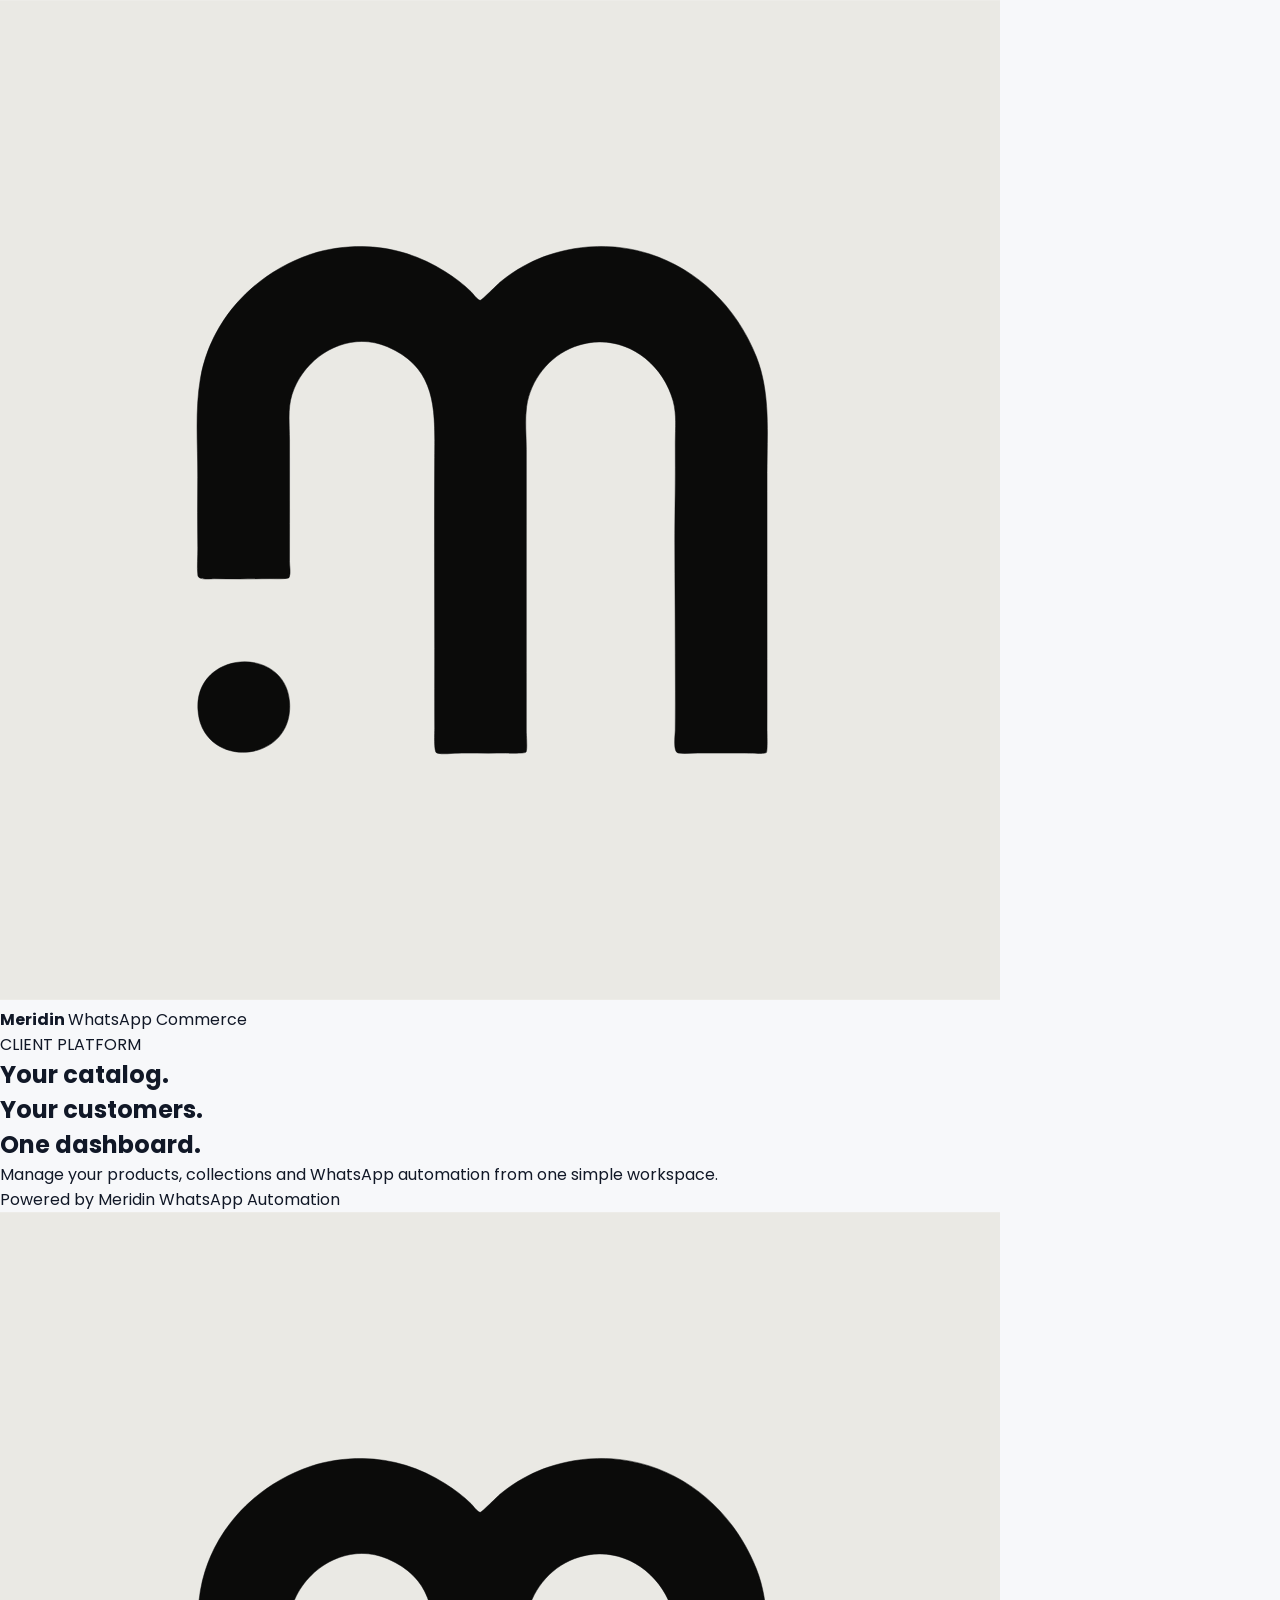
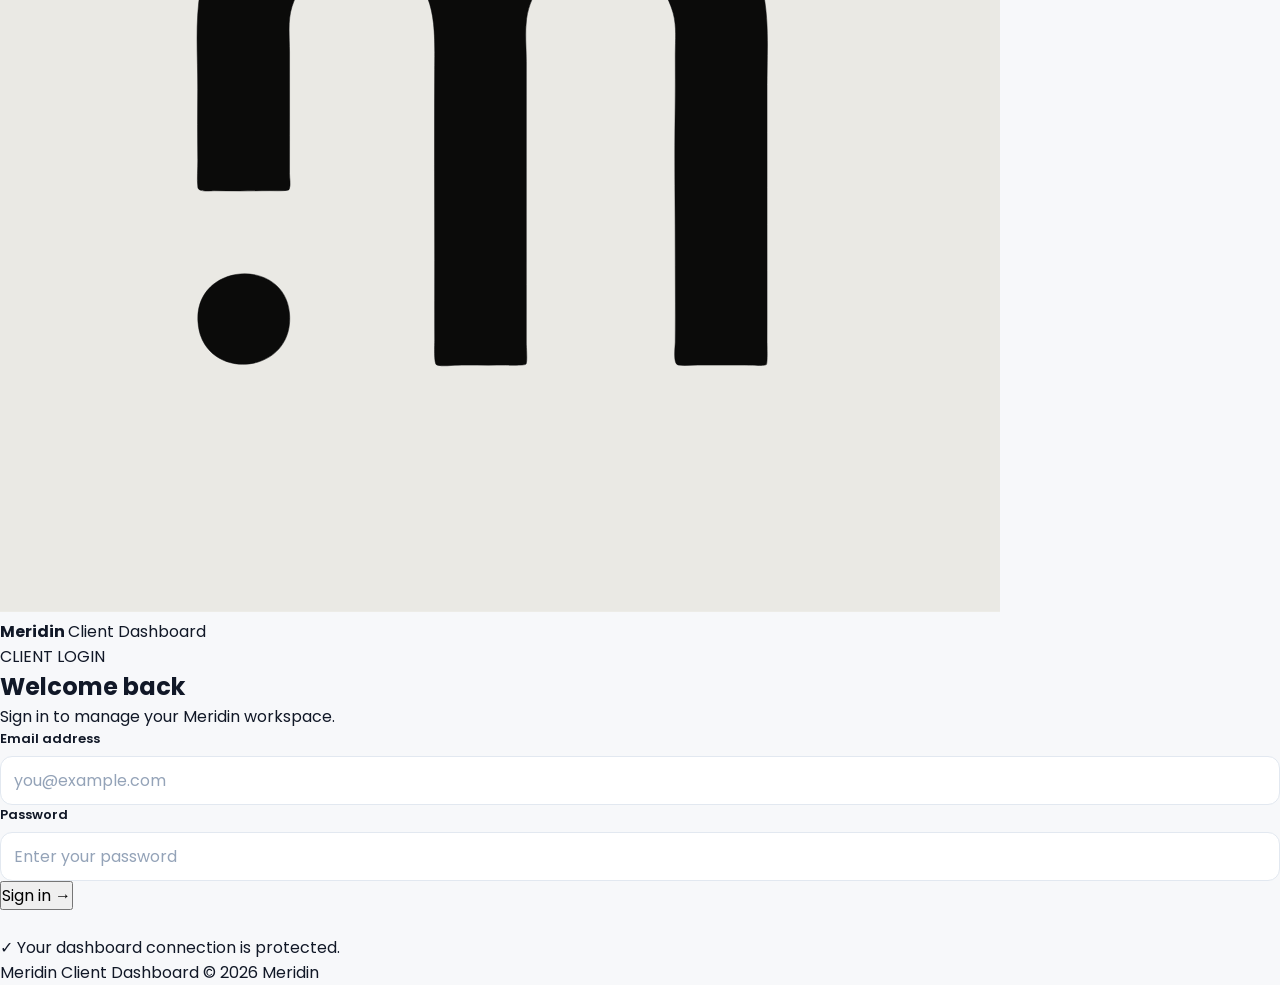
==== commit 4923a3a6: "changed the css of client" ====
--- a/meridin_FE/client/index.html
+++ b/meridin_FE/client/index.html
@@ -6,7 +6,7 @@
 
     <meta name="theme-color" content="#111827">
 
-    <title>Meridin — Dashboard</title>
+    <title>Meridin — Client Dashboard</title>
 
     <link rel="stylesheet" href="css/style.css">
 
@@ -20,16 +20,15 @@
 
 <div class="app">
 
-    <!-- =====================================================
-         TOP NAVIGATION
-    ====================================================== -->
-
-    <header class="top-navigation">
-
-        <div class="nav-inner">
-
-            <!-- Brand -->
-            <a href="#overview" class="brand-logo-area">
+    <!-- =========================
+         HORIZONTAL NAVBAR
+         ========================= -->
+
+    <header class="navbar">
+
+        <div class="navbar-inner">
+
+            <a href="#overview" class="navbar-brand">
 
                 <div class="brand-logo-wrap">
                     <img
@@ -47,21 +46,7 @@
             </a>
 
 
-            <!-- Mobile Menu Button -->
-            <button
-                type="button"
-                class="mobile-menu-button"
-                id="mobileMenuButton"
-                aria-label="Open navigation"
-            >
-                <span></span>
-                <span></span>
-                <span></span>
-            </button>
-
-
-            <!-- Navigation -->
-            <nav class="main-navigation" id="mainNavigation">
+            <nav class="navbar-nav">
 
                 <a
                     href="#overview"
@@ -88,7 +73,7 @@
                     href="#settings"
                     class="nav-link"
                 >
-                    AI & Settings
+                    AI & Business
                 </a>
 
                 <a
@@ -101,21 +86,17 @@
             </nav>
 
 
-            <!-- Right Side -->
-            <div class="nav-actions">
-
-                <div class="automation-status">
-
+            <div class="navbar-right">
+
+                <div class="status">
                     <span class="status-dot"></span>
-
                     <span>Automation active</span>
-
                 </div>
 
                 <button
-                    type="button"
                     id="logoutButton"
                     class="logout-button"
+                    type="button"
                 >
                     Sign out
                 </button>
@@ -127,16 +108,16 @@
     </header>
 
 
-    <!-- =====================================================
+    <!-- =========================
          MAIN CONTENT
-    ====================================================== -->
+         ========================= -->
 
     <main class="main">
 
 
-        <!-- =================================================
+        <!-- =========================
              OVERVIEW
-        ================================================== -->
+             ========================= -->
 
         <section
             id="overview"
@@ -148,7 +129,7 @@
                 <div>
 
                     <span class="eyebrow">
-                        CLIENT WORKSPACE
+                        CLIENT DASHBOARD
                     </span>
 
                     <h1>
@@ -161,18 +142,6 @@
 
                 </div>
 
-                <div class="header-actions">
-
-                    <button
-                        type="button"
-                        class="primary-button"
-                        onclick="showProducts()"
-                    >
-                        Manage catalog
-                    </button>
-
-                </div>
-
             </div>
 
 
@@ -183,24 +152,20 @@
                 <article class="metric-card">
 
                     <div class="metric-top">
-
-                        <span class="metric-label">
-                            Products
-                        </span>
-
-                        <span class="metric-icon">
+                        <span>Products</span>
+
+                        <div class="metric-icon">
                             P
-                        </span>
-
+                        </div>
                     </div>
 
                     <strong id="productsMetric">
                         —
                     </strong>
 
-                    <p>
+                    <small>
                         Products in your catalog
-                    </p>
+                    </small>
 
                 </article>
 
@@ -208,24 +173,20 @@
                 <article class="metric-card">
 
                     <div class="metric-top">
-
-                        <span class="metric-label">
-                            Customers
-                        </span>
-
-                        <span class="metric-icon">
+                        <span>Customers</span>
+
+                        <div class="metric-icon">
                             C
-                        </span>
-
+                        </div>
                     </div>
 
                     <strong id="customersMetric">
                         —
                     </strong>
 
-                    <p>
-                        Customers reached
-                    </p>
+                    <small>
+                        Customers using WhatsApp
+                    </small>
 
                 </article>
 
@@ -233,54 +194,46 @@
                 <article class="metric-card">
 
                     <div class="metric-top">
-
-                        <span class="metric-label">
-                            Conversations
-                        </span>
-
-                        <span class="metric-icon">
+                        <span>Conversations</span>
+
+                        <div class="metric-icon">
                             M
-                        </span>
-
+                        </div>
                     </div>
 
                     <strong id="conversationsMetric">
                         —
                     </strong>
 
-                    <p>
+                    <small>
                         WhatsApp conversations
-                    </p>
+                    </small>
 
                 </article>
 
             </div>
 
 
-            <!-- Overview Grid -->
-
-            <div class="overview-grid">
-
-                <!-- Quick Actions -->
+            <!-- Quick Actions -->
+
+            <div class="dashboard-grid">
 
                 <section class="panel quick-panel">
 
                     <div class="panel-header">
 
                         <div>
-
                             <span class="section-label">
-                                ACTIONS
+                                QUICK ACTIONS
                             </span>
 
                             <h2>
-                                Quick actions
+                                Manage your workspace
                             </h2>
 
                             <p>
-                                Manage the important parts of your workspace.
+                                Quickly access the most important parts of your Meridin dashboard.
                             </p>
-
                         </div>
 
                     </div>
@@ -291,143 +244,71 @@
                         <button
                             type="button"
                             onclick="showProducts()"
-                            class="quick-action"
                         >
-
                             <span class="quick-action-icon">
-                                +
+                                P
                             </span>
 
                             <span>
-
-                                <strong>
-                                    Manage products
-                                </strong>
-
-                                <small>
-                                    Add and update catalog items
-                                </small>
-
+                                <strong>Manage products</strong>
+                                <small>Update your clothing catalog</small>
                             </span>
 
                             <span class="quick-arrow">
                                 →
                             </span>
-
                         </button>
 
 
                         <button
                             type="button"
                             onclick="showCollections()"
-                            class="quick-action"
                         >
-
                             <span class="quick-action-icon">
                                 C
                             </span>
 
                             <span>
-
-                                <strong>
-                                    Manage collections
-                                </strong>
-
-                                <small>
-                                    Organize your catalog
-                                </small>
-
+                                <strong>Manage collections</strong>
+                                <small>Organize your products</small>
                             </span>
 
                             <span class="quick-arrow">
                                 →
                             </span>
-
                         </button>
 
 
                         <button
                             type="button"
                             onclick="showAnalytics()"
-                            class="quick-action"
                         >
-
                             <span class="quick-action-icon">
                                 A
                             </span>
 
                             <span>
-
-                                <strong>
-                                    View analytics
-                                </strong>
-
-                                <small>
-                                    Understand customer activity
-                                </small>
-
+                                <strong>View analytics</strong>
+                                <small>Understand customer activity</small>
                             </span>
 
                             <span class="quick-arrow">
                                 →
                             </span>
-
                         </button>
 
                     </div>
 
                 </section>
 
-
-                <!-- Automation Card -->
-
-                <section class="panel automation-panel">
-
-                    <div class="automation-card">
-
-                        <div class="automation-card-top">
-
-                            <span class="automation-badge">
-                                LIVE
-                            </span>
-
-                            <span class="automation-pulse"></span>
-
-                        </div>
-
-                        <h2>
-                            WhatsApp automation
-                        </h2>
-
-                        <p>
-                            Your Meridin assistant is currently active
-                            and ready to respond to customer messages.
-                        </p>
-
-                        <div class="automation-line">
-
-                            <span>
-                                System status
-                            </span>
-
-                            <strong>
-                                Active
-                            </strong>
-
-                        </div>
-
-                    </div>
-
-                </section>
-
             </div>
 
         </section>
 
 
-        <!-- =================================================
+        <!-- =========================
              PRODUCTS
-        ================================================== -->
+             ========================= -->
 
         <section
             id="products"
@@ -447,8 +328,7 @@
                     </h2>
 
                     <p>
-                        Manage the products available through your
-                        WhatsApp assistant.
+                        Manage the clothing products available to your customers.
                     </p>
 
                 </div>
@@ -457,17 +337,17 @@
                 <div class="section-actions">
 
                     <button
-                        type="button"
                         id="createProductButton"
                         class="primary-button"
+                        type="button"
                     >
-                        Add product
+                        + Add product
                     </button>
 
                     <button
-                        type="button"
                         id="reloadProducts"
                         class="secondary-button"
+                        type="button"
                     >
                         Refresh
                     </button>
@@ -487,9 +367,9 @@
         </section>
 
 
-        <!-- =================================================
+        <!-- =========================
              COLLECTIONS
-        ================================================== -->
+             ========================= -->
 
         <section
             id="collections"
@@ -501,7 +381,7 @@
                 <div>
 
                     <span class="section-label">
-                        ORGANIZATION
+                        CATALOG
                     </span>
 
                     <h2>
@@ -516,29 +396,26 @@
 
 
                 <button
-                    type="button"
                     id="createCollectionButton"
                     class="primary-button"
+                    type="button"
                 >
-                    New collection
+                    + New collection
                 </button>
 
             </div>
 
 
-            <div
-                id="collectionsList"
-                class="collections-list"
-            >
+            <div id="collectionsList">
                 Loading...
             </div>
 
         </section>
 
 
-        <!-- =================================================
-             SETTINGS
-        ================================================== -->
+        <!-- =========================
+             AI & BUSINESS SETTINGS
+             ========================= -->
 
         <section
             id="settings"
@@ -550,7 +427,7 @@
                 <div>
 
                     <span class="section-label">
-                        CONFIGURATION
+                        ASSISTANT
                     </span>
 
                     <h2>
@@ -558,8 +435,7 @@
                     </h2>
 
                     <p>
-                        Control the business information and communication
-                        style used by your WhatsApp assistant.
+                        Control the business information and communication style used by your WhatsApp assistant.
                     </p>
 
                 </div>
@@ -574,29 +450,18 @@
 
                 <!-- Business Profile -->
 
-                <div class="settings-section">
-
-                    <div class="settings-section-header">
+                <div class="settings-block">
+
+                    <div class="settings-block-header">
 
                         <div>
-
-                            <span class="settings-number">
-                                01
-                            </span>
-
-                            <div>
-
-                                <h3>
-                                    Business profile
-                                </h3>
-
-                                <p>
-                                    This information is available to the
-                                    AI for this tenant only.
-                                </p>
-
-                            </div>
-
+                            <h3>
+                                Business profile
+                            </h3>
+
+                            <p>
+                                This information is available to the AI for this tenant only.
+                            </p>
                         </div>
 
                     </div>
@@ -739,29 +604,18 @@
 
                 <!-- Customer Support -->
 
-                <div class="settings-section">
-
-                    <div class="settings-section-header">
+                <div class="settings-block">
+
+                    <div class="settings-block-header">
 
                         <div>
-
-                            <span class="settings-number">
-                                02
-                            </span>
-
-                            <div>
-
-                                <h3>
-                                    Customer support information
-                                </h3>
-
-                                <p>
-                                    Only enter information the assistant
-                                    is allowed to tell customers.
-                                </p>
-
-                            </div>
-
+                            <h3>
+                                Customer support information
+                            </h3>
+
+                            <p>
+                                Only enter information the assistant is allowed to tell customers.
+                            </p>
                         </div>
 
                     </div>
@@ -777,7 +631,7 @@
 
                             <textarea
                                 id="settingsHours"
-                                rows="2"
+                                rows="3"
                             ></textarea>
 
                         </div>
@@ -791,7 +645,7 @@
 
                             <textarea
                                 id="settingsDelivery"
-                                rows="2"
+                                rows="3"
                             ></textarea>
 
                         </div>
@@ -908,37 +762,26 @@
                 </div>
 
 
-                <!-- AI -->
-
-                <div class="settings-section">
-
-                    <div class="settings-section-header">
+                <!-- AI Assistant -->
+
+                <div class="settings-block">
+
+                    <div class="settings-block-header">
 
                         <div>
-
-                            <span class="settings-number">
-                                03
-                            </span>
-
-                            <div>
-
-                                <h3>
-                                    AI assistant
-                                </h3>
-
-                                <p>
-                                    Customize how your assistant
-                                    communicates with customers.
-                                </p>
-
-                            </div>
-
-                        </div>
-
-                    </div>
-
-
-                    <div class="form-row settings-ai-row">
+                            <h3>
+                                AI assistant
+                            </h3>
+
+                            <p>
+                                These preferences apply only to this client's assistant.
+                            </p>
+                        </div>
+
+                    </div>
+
+
+                    <div class="form-row three-columns">
 
                         <div class="form-group">
 
@@ -1049,22 +892,20 @@
                 </div>
 
 
-                <!-- Save -->
-
-                <div class="settings-save-bar">
+                <div class="settings-save">
+
+                    <button
+                        type="submit"
+                        class="primary-button"
+                    >
+                        Save AI & Business Settings
+                    </button>
 
                     <span
                         id="settingsStatus"
                         class="muted"
                     ></span>
 
-                    <button
-                        type="submit"
-                        class="primary-button"
-                    >
-                        Save settings
-                    </button>
-
                 </div>
 
             </form>
@@ -1072,9 +913,9 @@
         </section>
 
 
-        <!-- =================================================
+        <!-- =========================
              ANALYTICS
-        ================================================== -->
+             ========================= -->
 
         <section
             id="analytics"
@@ -1094,8 +935,7 @@
                     </h2>
 
                     <p>
-                        Message and intent activity from your
-                        WhatsApp automation.
+                        Message and intent activity for your WhatsApp automation.
                     </p>
 
                 </div>
@@ -1112,12 +952,13 @@
 
         </section>
 
+
     </main>
 
 
     <!-- =====================================================
          PRODUCT MODAL
-    ====================================================== -->
+         ===================================================== -->
 
     <div
         id="productModal"
@@ -1134,20 +975,18 @@
             <div class="modal-header">
 
                 <div>
-
-                    <span class="modal-eyebrow">
+                    <span class="section-label">
                         CATALOG
                     </span>
 
                     <h3 id="productModalTitle">
                         Add Product
                     </h3>
-
                 </div>
 
                 <button
+                    class="modal-close"
                     type="button"
-                    class="modal-close"
                     aria-label="Close"
                 >
                     &times;
@@ -1164,30 +1003,13 @@
                 >
 
 
-                <!-- Basic -->
+                <!-- Basic Information -->
 
                 <div class="editor-section">
 
-                    <div class="editor-section-title">
-
-                        <span>
-                            01
-                        </span>
-
-                        <div>
-
-                            <h4>
-                                Basic information
-                            </h4>
-
-                            <p>
-                                Core product details.
-                            </p>
-
-                        </div>
-
-                    </div>
-
+                    <h4>
+                        Basic information
+                    </h4>
 
                     <div class="form-group">
 
@@ -1403,29 +1225,13 @@
                 </div>
 
 
-                <!-- Apparel -->
+                <!-- Apparel Specifications -->
 
                 <div class="editor-section">
 
-                    <div class="editor-section-title">
-
-                        <span>
-                            02
-                        </span>
-
-                        <div>
-
-                            <h4>
-                                Apparel specifications
-                            </h4>
-
-                            <p>
-                                Clothing-specific product information.
-                            </p>
-
-                        </div>
-
-                    </div>
+                    <h4>
+                        Apparel specifications
+                    </h4>
 
 
                     <div class="form-row">
@@ -1480,7 +1286,7 @@
                     </div>
 
 
-                    <div class="form-row apparel-three">
+                    <div class="form-row three-columns">
 
                         <div class="form-group">
 
@@ -1605,30 +1411,17 @@
                 </div>
 
 
-                <!-- Variants -->
+                <!-- Product Options -->
 
                 <div class="editor-section">
 
-                    <div class="editor-section-title">
-
-                        <span>
-                            03
-                        </span>
-
-                        <div>
-
-                            <h4>
-                                Product options & variants
-                            </h4>
-
-                            <p>
-                                Choose metadata-backed options.
-                                Values are stored with their Meridin IDs and names.
-                            </p>
-
-                        </div>
-
-                    </div>
+                    <h4>
+                        Product options & variants
+                    </h4>
+
+                    <p class="editor-help">
+                        Choose metadata-backed options. Values are stored with their Meridin IDs and names.
+                    </p>
 
 
                     <div class="option-selector-row">
@@ -1640,6 +1433,7 @@
                             </option>
 
                         </select>
+
 
                         <button
                             type="button"
@@ -1662,27 +1456,11 @@
                             <thead>
 
                                 <tr>
-
-                                    <th>
-                                        Combination
-                                    </th>
-
-                                    <th>
-                                        Price (₹)
-                                    </th>
-
-                                    <th>
-                                        Cost (₹)
-                                    </th>
-
-                                    <th>
-                                        Stock
-                                    </th>
-
-                                    <th>
-                                        SKU
-                                    </th>
-
+                                    <th>Combination</th>
+                                    <th>Price (₹)</th>
+                                    <th>Cost (₹)</th>
+                                    <th>Stock</th>
+                                    <th>SKU</th>
                                 </tr>
 
                             </thead>
@@ -1709,29 +1487,13 @@
                 </div>
 
 
-                <!-- Media -->
+                <!-- Catalog & Media -->
 
                 <div class="editor-section">
 
-                    <div class="editor-section-title">
-
-                        <span>
-                            04
-                        </span>
-
-                        <div>
-
-                            <h4>
-                                Catalog & media
-                            </h4>
-
-                            <p>
-                                Add collection, tags and product imagery.
-                            </p>
-
-                        </div>
-
-                    </div>
+                    <h4>
+                        Catalog & media
+                    </h4>
 
 
                     <div class="form-row">
@@ -1783,14 +1545,12 @@
                             aria-describedby="productImageHelp"
                         >
 
+
                         <small
                             id="productImageHelp"
                             class="editor-help"
                         >
-                            Choose JPG, PNG, or WebP.
-                            Meridin converts it to JPG and stores the
-                            public image link in the product's
-                            <code>media</code> field.
+                            Choose JPG, PNG, or WebP. Meridin converts it to JPG and stores the public image link in the product's media field.
                         </small>
 
 
@@ -1822,9 +1582,7 @@
                             id="productFeatured"
                         >
 
-                        <span>
-                            Mark as featured
-                        </span>
+                        Mark as featured
 
                     </label>
 
@@ -1858,7 +1616,7 @@
 
     <!-- =====================================================
          COLLECTION MODAL
-    ====================================================== -->
+         ===================================================== -->
 
     <div
         id="collectionModal"
@@ -1875,20 +1633,19 @@
             <div class="modal-header">
 
                 <div>
-
-                    <span class="modal-eyebrow">
-                        COLLECTION
+                    <span class="section-label">
+                        CATALOG
                     </span>
 
                     <h3 id="collectionModalTitle">
                         New Collection
                     </h3>
-
-                </div>
+                </div>
+
 
                 <button
+                    class="modal-close"
                     type="button"
-                    class="modal-close"
                     aria-label="Close"
                 >
                     &times;
@@ -1960,106 +1717,12 @@
 
     </div>
 
+
 </div>
 
 
 <script src="js/api.js"></script>
 <script src="js/dashboard.js"></script>
 
-
-<script>
-/*
- * Mobile navigation
- */
-
-document.addEventListener("DOMContentLoaded", function () {
-
-    const menuButton =
-        document.getElementById("mobileMenuButton");
-
-    const navigation =
-        document.getElementById("mainNavigation");
-
-    if (menuButton && navigation) {
-
-        menuButton.addEventListener("click", function () {
-
-            navigation.classList.toggle("mobile-open");
-
-            menuButton.classList.toggle("active");
-
-        });
-
-
-        navigation
-            .querySelectorAll(".nav-link")
-            .forEach(function (link) {
-
-                link.addEventListener("click", function () {
-
-                    navigation.classList.remove("mobile-open");
-
-                    menuButton.classList.remove("active");
-
-                });
-
-            });
-
-    }
-
-
-    /*
-     * Active navigation item
-     */
-
-    const navLinks =
-        document.querySelectorAll(".main-navigation .nav-link");
-
-    const sections =
-        document.querySelectorAll(".dashboard-section");
-
-    function updateActiveNavigation() {
-
-        let currentSection = "";
-
-        const scrollPosition =
-            window.scrollY + 160;
-
-        sections.forEach(function (section) {
-
-            if (
-                scrollPosition >= section.offsetTop
-            ) {
-                currentSection = section.id;
-            }
-
-        });
-
-        navLinks.forEach(function (link) {
-
-            link.classList.remove("active");
-
-            if (
-                link.getAttribute("href") ===
-                "#" + currentSection
-            ) {
-                link.classList.add("active");
-            }
-
-        });
-
-    }
-
-    window.addEventListener(
-        "scroll",
-        updateActiveNavigation,
-        { passive: true }
-    );
-
-    updateActiveNavigation();
-
-});
-</script>
-
 </body>
-</html>
+</html>
--- a/meridin_FE/client/css/style.css
+++ b/meridin_FE/client/css/style.css
@@ -1,9 +1,37 @@
 /* =========================================================
-   MERIDIN CLIENT DASHBOARD
-   Horizontal Navigation + Responsive UI
-   ========================================================= */
-
-/* ---------- RESET ---------- */
+   MERIDIN — COMPLETE RESPONSIVE DASHBOARD CSS
+   Horizontal navigation
+   ========================================================= */
+
+:root {
+    --background: #f7f8fa;
+    --surface: #ffffff;
+    --surface-soft: #f8fafc;
+    --border: #e5e7eb;
+
+    --text: #111827;
+    --muted: #64748b;
+
+    --primary: #facc15;
+    --primary-hover: #eab308;
+
+    --accent: #3b82f6;
+    --success: #22c55e;
+    --danger: #ef4444;
+
+    --nav-bg: #111827;
+    --nav-text: #cbd5e1;
+    --nav-muted: #94a3b8;
+
+    --shadow: 0 8px 30px rgba(15, 23, 42, 0.06);
+    --shadow-lg: 0 18px 45px rgba(15, 23, 42, 0.10);
+
+    --navbar-height: 76px;
+}
+
+/* =========================================================
+   RESET
+   ========================================================= */
 
 * {
     box-sizing: border-box;
@@ -17,11 +45,11 @@
 }
 
 body {
+    min-height: 100vh;
+    background: var(--background);
+    color: var(--text);
     font-family: "Poppins", sans-serif;
-    background: #f7f8fa;
-    color: #111827;
     -webkit-font-smoothing: antialiased;
-    line-height: 1.5;
 }
 
 button,
@@ -35,44 +63,16 @@
     cursor: pointer;
 }
 
+img {
+    max-width: 100%;
+}
+
 a {
     color: inherit;
 }
 
-/* ---------- VARIABLES ---------- */
-
-:root {
-    --primary: #facc15;
-    --primary-hover: #eab308;
-
-    --background: #f7f8fa;
-    --surface: #ffffff;
-    --surface-soft: #f8fafc;
-
-    --text: #111827;
-    --text-soft: #334155;
-    --muted: #64748b;
-
-    --border: #e5e7eb;
-    --border-dark: #d1d5db;
-
-    --accent: #3b82f6;
-
-    --success: #22c55e;
-    --danger: #ef4444;
-
-    --nav: #111827;
-    --nav-text: #cbd5e1;
-    --nav-muted: #94a3b8;
-
-    --shadow: 0 6px 24px rgba(15, 23, 42, 0.05);
-    --shadow-lg: 0 18px 45px rgba(15, 23, 42, 0.10);
-
-    --radius: 18px;
-}
-
-/* =========================================================
-   LOGIN PAGE
+/* =========================================================
+   AUTH / LOGIN PAGE
    ========================================================= */
 
 .auth-page {
@@ -80,27 +80,28 @@
     display: flex;
     align-items: center;
     justify-content: center;
+
     padding: 30px;
 
     background:
         radial-gradient(
-            circle at 10% 20%,
-            rgba(250, 204, 21, 0.16),
-            transparent 28%
+            circle at top left,
+            rgba(250, 204, 21, 0.18),
+            transparent 35%
         ),
         radial-gradient(
-            circle at 90% 80%,
-            rgba(59, 130, 246, 0.08),
-            transparent 28%
+            circle at bottom right,
+            rgba(59, 130, 246, 0.10),
+            transparent 35%
         ),
         #f7f8fa;
 }
 
 .auth-card {
     width: 100%;
-    max-width: 440px;
-
-    background: #ffffff;
+    max-width: 460px;
+
+    background: var(--surface);
     border: 1px solid var(--border);
     border-radius: 24px;
 
@@ -122,16 +123,15 @@
     display: grid;
     place-items: center;
 
+    border-radius: 14px;
+
     background: var(--primary);
     color: #111827;
 
-    border-radius: 14px;
-
     font-size: 21px;
     font-weight: 800;
 
-    box-shadow:
-        0 8px 20px rgba(250, 204, 21, 0.25);
+    box-shadow: 0 8px 20px rgba(250, 204, 21, 0.25);
 }
 
 .brand h1 {
@@ -144,13 +144,12 @@
     margin-top: 2px;
 
     color: var(--muted);
-
     font-size: 12px;
     font-weight: 500;
 }
 
 .auth-card h2 {
-    margin-top: 42px;
+    margin-top: 38px;
 
     font-size: 30px;
     font-weight: 700;
@@ -159,7 +158,7 @@
 }
 
 .auth-card > p {
-    margin-top: 7px;
+    margin-top: 8px;
     margin-bottom: 30px;
 }
 
@@ -167,28 +166,27 @@
     color: var(--muted);
 }
 
-#loginForm {
+.auth-card form {
     display: flex;
     flex-direction: column;
     gap: 10px;
 }
 
-#loginForm label {
+.auth-card label {
     margin-top: 10px;
 
-    color: var(--text-soft);
-
+    color: var(--text);
     font-size: 13px;
     font-weight: 600;
 }
 
-#loginForm input {
+.auth-card input {
     width: 100%;
 
-    padding: 13px 15px;
+    padding: 14px 15px;
 
     border: 1px solid var(--border);
-    border-radius: 12px;
+    border-radius: 13px;
 
     background: #ffffff;
     color: var(--text);
@@ -200,22 +198,21 @@
         box-shadow 0.2s ease;
 }
 
-#loginForm input:focus {
+.auth-card input:focus {
     border-color: var(--accent);
 
     box-shadow:
         0 0 0 4px rgba(59, 130, 246, 0.10);
 }
 
-#loginForm .primary-button {
-    margin-top: 18px;
-}
-
 .error {
+    min-height: 20px;
+
+    margin-top: 5px;
+
     color: var(--danger);
     font-size: 13px;
     font-weight: 500;
-    min-height: 20px;
 }
 
 /* =========================================================
@@ -226,17 +223,17 @@
     border: 0;
     border-radius: 12px;
 
+    padding: 12px 18px;
+
     background: var(--primary);
     color: #111827;
 
-    padding: 12px 18px;
-
     font-size: 13px;
     font-weight: 700;
 
     transition:
+        transform 0.2s ease,
         background 0.2s ease,
-        transform 0.2s ease,
         box-shadow 0.2s ease;
 }
 
@@ -246,7 +243,7 @@
     transform: translateY(-1px);
 
     box-shadow:
-        0 8px 20px rgba(250, 204, 21, 0.22);
+        0 8px 20px rgba(250, 204, 21, 0.20);
 }
 
 .primary-button.small {
@@ -255,14 +252,14 @@
 }
 
 .secondary-button {
-    border: 1px solid var(--border-dark);
-    border-radius: 11px;
+    border: 1px solid var(--border);
+    border-radius: 12px;
+
+    padding: 10px 15px;
 
     background: #ffffff;
     color: var(--text);
 
-    padding: 10px 15px;
-
     font-size: 13px;
     font-weight: 600;
 
@@ -270,32 +267,12 @@
 }
 
 .secondary-button:hover {
-    border-color: #111827;
-    background: #f8fafc;
-}
-
-.table-button {
-    padding: 7px 11px;
-
-    border: 1px solid var(--border);
-    border-radius: 9px;
-
-    background: #ffffff;
-    color: var(--text);
-
-    font-size: 12px;
-    font-weight: 600;
-
-    transition: 0.2s ease;
-}
-
-.table-button:hover {
-    border-color: var(--border-dark);
-    background: #f8fafc;
-}
-
-/* =========================================================
-   MAIN APP
+    border-color: #cbd5e1;
+    background: var(--surface-soft);
+}
+
+/* =========================================================
+   APPLICATION
    ========================================================= */
 
 .app {
@@ -315,24 +292,27 @@
     right: 0;
 
     width: 100%;
-    min-height: 72px;
-    height: 72px;
+    height: var(--navbar-height);
 
     z-index: 1000;
 
     display: flex;
     align-items: center;
 
-    padding: 0 32px;
-
-    background: #111827;
+    padding: 0 30px;
+
+    background: var(--nav-bg);
     color: #ffffff;
 
-    border-bottom: 1px solid rgba(255, 255, 255, 0.06);
+    border-bottom: 1px solid rgba(255, 255, 255, 0.08);
 
     box-shadow:
-        0 8px 30px rgba(15, 23, 42, 0.12);
-}
+        0 5px 25px rgba(15, 23, 42, 0.12);
+}
+
+/* =========================================================
+   NAVBAR BRAND
+   ========================================================= */
 
 .sidebar-brand {
     display: flex;
@@ -340,36 +320,35 @@
 
     gap: 11px;
 
-    margin: 0;
-
+    flex-shrink: 0;
+
+    margin: 0 35px 0 0;
     padding: 0;
-
-    flex-shrink: 0;
 }
 
 .brand-logo-wrap {
-    width: 40px;
-    height: 40px;
-
-    flex: 0 0 40px;
+    width: 42px;
+    height: 42px;
+
+    flex: 0 0 42px;
 
     display: grid;
     place-items: center;
 
     overflow: hidden;
 
+    border-radius: 12px;
+
     background: #ffffff;
-
-    border-radius: 11px;
 }
 
 .brand-logo {
     width: 100%;
     height: 100%;
 
+    display: block;
+
     object-fit: contain;
-
-    display: block;
 }
 
 .sidebar-brand strong {
@@ -380,40 +359,42 @@
     font-size: 18px;
     font-weight: 700;
 
-    letter-spacing: -0.02em;
+    line-height: 1.1;
 }
 
 .sidebar-brand span {
     display: block;
 
-    margin-top: 1px;
-
-    color: #94a3b8;
+    margin-top: 3px;
+
+    color: var(--nav-muted);
 
     font-size: 10px;
     font-weight: 500;
 }
 
-/* ---------- NAV ---------- */
+/* =========================================================
+   NAVIGATION
+   ========================================================= */
 
 .sidebar nav {
+    height: 100%;
+
     display: flex;
     align-items: center;
 
     gap: 5px;
 
-    margin-left: 38px;
-
     flex: 1;
 }
+
+/* Hide section titles because navbar is horizontal */
 
 .nav-title {
     display: none;
 }
 
 .nav-link {
-    position: relative;
-
     display: inline-flex;
     align-items: center;
     justify-content: center;
@@ -424,7 +405,7 @@
 
     border-radius: 10px;
 
-    color: #cbd5e1;
+    color: var(--nav-text);
 
     text-decoration: none;
 
@@ -435,7 +416,8 @@
 
     transition:
         background 0.2s ease,
-        color 0.2s ease;
+        color 0.2s ease,
+        transform 0.2s ease;
 }
 
 .nav-link:hover {
@@ -450,13 +432,17 @@
     font-weight: 700;
 }
 
+/* =========================================================
+   LOGOUT
+   ========================================================= */
+
 .logout-button {
     flex-shrink: 0;
 
-    padding: 9px 15px;
-
-    border: 1px solid rgba(255, 255, 255, 0.13);
+    border: 1px solid rgba(255, 255, 255, 0.12);
     border-radius: 10px;
+
+    padding: 9px 14px;
 
     background: rgba(255, 255, 255, 0.05);
     color: #cbd5e1;
@@ -468,7 +454,7 @@
 }
 
 .logout-button:hover {
-    background: rgba(255, 255, 255, 0.11);
+    background: rgba(255, 255, 255, 0.10);
     color: #ffffff;
 }
 
@@ -479,16 +465,24 @@
 .main {
     width: 100%;
 
-    margin-left: 0;
+    max-width: 1600px;
+
+    margin: 0 auto;
 
     padding:
-        110px
-        40px
+        calc(var(--navbar-height) + 35px)
+        38px
         70px;
-
-    max-width: 1600px;
-
-    margin-right: auto;
+}
+
+/*
+   Important:
+   This prevents the fixed navbar from covering
+   sections when clicking navbar links.
+*/
+
+.main section {
+    scroll-margin-top: 105px;
 }
 
 /* =========================================================
@@ -506,25 +500,27 @@
 }
 
 .topbar h1 {
+    margin: 0 0 5px;
+
+    font-size: 30px;
+    line-height: 1.2;
+
+    font-weight: 700;
+
+    letter-spacing: -0.04em;
+}
+
+.topbar p {
     margin: 0;
 
-    font-size: 29px;
-    line-height: 1.2;
-
-    font-weight: 700;
-
-    letter-spacing: -0.04em;
-}
-
-.topbar p {
-    margin-top: 5px;
-
     color: var(--muted);
 
     font-size: 13px;
 }
 
-/* ---------- STATUS ---------- */
+/* =========================================================
+   STATUS
+   ========================================================= */
 
 .status {
     display: inline-flex;
@@ -551,26 +547,9 @@
     width: 8px;
     height: 8px;
 
-    flex-shrink: 0;
-
     border-radius: 50%;
 
     background: var(--success);
-
-    box-shadow:
-        0 0 0 4px rgba(34, 197, 94, 0.10);
-}
-
-/* =========================================================
-   SECTION SCROLL OFFSET
-   ========================================================= */
-
-#overview,
-#products,
-#collections,
-#settings,
-#analytics {
-    scroll-margin-top: 96px;
 }
 
 /* =========================================================
@@ -593,7 +572,7 @@
 
     padding: 22px;
 
-    background: #ffffff;
+    background: var(--surface);
 
     border: 1px solid var(--border);
     border-radius: 20px;
@@ -621,18 +600,20 @@
 .metric-card strong {
     display: block;
 
-    margin-top: 11px;
+    margin-top: 12px;
 
     color: var(--text);
 
     font-size: 30px;
+    line-height: 1;
+
     font-weight: 700;
 
     letter-spacing: -0.04em;
 }
 
 /* =========================================================
-   GRID
+   TWO COLUMN GRID
    ========================================================= */
 
 .grid-two {
@@ -641,9 +622,7 @@
     grid-template-columns:
         repeat(2, minmax(0, 1fr));
 
-    gap: 18px;
-
-    min-width: 0;
+    gap: 20px;
 }
 
 /* =========================================================
@@ -653,7 +632,7 @@
 .panel {
     padding: 24px;
 
-    background: #ffffff;
+    background: var(--surface);
 
     border: 1px solid var(--border);
     border-radius: 20px;
@@ -667,22 +646,24 @@
     align-items: center;
     justify-content: space-between;
 
-    gap: 15px;
+    gap: 20px;
 
     margin-bottom: 18px;
 }
 
-.panel-header h2,
-.panel-header h3,
+.panel h2,
 .section-header h2 {
     margin: 0 0 4px;
 
-    color: var(--text);
-
     font-size: 20px;
     font-weight: 700;
 
     letter-spacing: -0.025em;
+}
+
+.panel-header h3 {
+    font-size: 16px;
+    font-weight: 700;
 }
 
 .panel-header p,
@@ -692,6 +673,17 @@
     color: var(--muted);
 
     font-size: 12px;
+    line-height: 1.5;
+}
+
+/* =========================================================
+   DASHBOARD SECTIONS
+   ========================================================= */
+
+.dashboard-section {
+    margin-top: 32px;
+
+    scroll-margin-top: 105px;
 }
 
 /* =========================================================
@@ -712,13 +704,14 @@
 
     padding: 15px;
 
+    text-align: left;
+
+    background: var(--surface-soft);
+
     border: 1px solid var(--border);
     border-radius: 14px;
 
-    background: #f8fafc;
     color: var(--text);
-
-    text-align: left;
 
     font-size: 13px;
     font-weight: 600;
@@ -737,43 +730,25 @@
 }
 
 /* =========================================================
-   DASHBOARD SECTIONS
-   ========================================================= */
-
-.dashboard-section {
-    margin-top: 30px;
-}
-
-.section-header {
-    min-height: 44px;
-}
-
-/* =========================================================
    PRODUCTS
    ========================================================= */
 
 .products-grid {
     display: flex;
-
     flex-direction: column;
 
     gap: 12px;
+}
+
+.product-card {
+    display: flex;
+    align-items: center;
 
     width: 100%;
-}
-
-/* ---------- PRODUCT CARD ---------- */
-
-.product-card {
-    display: flex;
-
-    align-items: center;
+
+    min-height: 132px;
 
     gap: 18px;
-
-    width: 100%;
-
-    min-height: 132px;
 
     padding: 10px 14px 10px 10px;
 
@@ -799,11 +774,9 @@
     box-shadow: var(--shadow);
 }
 
-/* ---------- PRODUCT IMAGE ---------- */
-
 .product-image {
-    width: 108px !important;
-    height: 108px !important;
+    width: 108px;
+    height: 108px;
 
     flex: 0 0 108px;
 
@@ -812,23 +785,21 @@
     display: grid;
     place-items: center;
 
+    border-radius: 14px;
+
     background: #f1f5f9;
 
-    border-radius: 14px !important;
-
     color: var(--muted);
 }
 
 .product-image img {
-    width: 100% !important;
-    height: 100% !important;
+    width: 100%;
+    height: 100%;
 
     display: block;
 
     object-fit: cover;
 }
-
-/* ---------- PRODUCT CONTENT ---------- */
 
 .product-content {
     flex: 1;
@@ -846,11 +817,9 @@
     font-size: 16px;
     font-weight: 700;
 
-    letter-spacing: -0.015em;
-
+    white-space: nowrap;
     overflow: hidden;
     text-overflow: ellipsis;
-    white-space: nowrap;
 }
 
 .product-content p {
@@ -859,13 +828,12 @@
     color: var(--muted);
 
     font-size: 12px;
-
     line-height: 1.55;
 
     display: -webkit-box;
+    -webkit-box-orient: vertical;
     -webkit-line-clamp: 2;
-    -webkit-box-orient: vertical;
-
+    line-clamp: 2;
     overflow: hidden;
 }
 
@@ -886,24 +854,40 @@
     color: var(--muted);
 
     font-size: 11px;
-    font-weight: 500;
-}
-
-/* ---------- PRODUCT ACTIONS ---------- */
+}
 
 .product-actions {
     display: flex;
-
     align-items: center;
 
     gap: 7px;
 
-    flex-shrink: 0;
-
-    margin: 0 !important;
-    padding: 0 !important;
-
-    border: 0 !important;
+    margin: 0;
+    padding: 0;
+
+    border: 0;
+}
+
+.table-button {
+    padding: 8px 12px;
+
+    background: #ffffff;
+
+    border: 1px solid var(--border);
+    border-radius: 10px;
+
+    color: var(--text);
+
+    font-size: 12px;
+    font-weight: 600;
+
+    transition: 0.2s ease;
+}
+
+.table-button:hover {
+    background: var(--surface-soft);
+
+    border-color: #cbd5e1;
 }
 
 /* =========================================================
@@ -912,22 +896,19 @@
 
 .collection-card {
     display: flex;
-
     align-items: center;
     justify-content: space-between;
 
     gap: 20px;
 
-    width: 100%;
-
-    padding: 20px 22px;
-
-    margin-bottom: 11px;
+    padding: 20px;
+
+    margin-bottom: 12px;
 
     background: #ffffff;
 
     border: 1px solid var(--border);
-    border-radius: 17px;
+    border-radius: 18px;
 
     box-shadow: var(--shadow);
 
@@ -941,8 +922,6 @@
 }
 
 .collection-card h3 {
-    margin: 0;
-
     font-size: 16px;
     font-weight: 700;
 }
@@ -957,7 +936,6 @@
 
 .collection-card > div:last-child {
     display: flex;
-
     flex-direction: column;
 
     align-items: center;
@@ -968,7 +946,7 @@
 .collection-card > div:last-child strong {
     color: var(--primary-hover);
 
-    font-size: 23px;
+    font-size: 22px;
     font-weight: 700;
 }
 
@@ -979,7 +957,7 @@
 }
 
 /* =========================================================
-   TABLES
+   TABLE
    ========================================================= */
 
 .table-container {
@@ -1002,7 +980,7 @@
 
     border-collapse: collapse;
 
-    min-width: 650px;
+    white-space: nowrap;
 }
 
 th,
@@ -1017,26 +995,16 @@
 }
 
 th {
-    background: #f8fafc;
+    background: var(--surface-soft);
 
     color: var(--muted);
 
     font-weight: 600;
-
-    white-space: nowrap;
-}
-
-td {
-    color: var(--text);
 }
 
 tr:last-child td {
-    border-bottom: none;
-}
-
-/* =========================================================
-   LABELS
-   ========================================================= */
+    border-bottom: 0;
+}
 
 .active-label,
 .inactive-label {
@@ -1066,32 +1034,30 @@
 
 .analytics-list > div {
     display: flex;
-
-    align-items: center;
     justify-content: space-between;
 
-    gap: 15px;
-
-    padding: 13px 0;
+    gap: 20px;
+
+    padding: 14px 0;
 
     border-bottom: 1px solid var(--border);
 }
 
 .analytics-list > div:last-child {
-    border-bottom: none;
+    border-bottom: 0;
 }
 
 .analytics-list span {
-    color: var(--text-soft);
+    color: var(--text);
 
     font-size: 13px;
     font-weight: 500;
 }
 
 .analytics-list strong {
-    color: var(--text);
-
-    font-size: 14px;
+    color: var(--accent);
+
+    font-size: 13px;
 }
 
 /* =========================================================
@@ -1100,6 +1066,15 @@
 
 form {
     width: 100%;
+}
+
+.form-row {
+    display: grid;
+
+    grid-template-columns:
+        repeat(2, minmax(0, 1fr));
+
+    gap: 16px;
 }
 
 .form-group {
@@ -1112,7 +1087,7 @@
 
     margin-bottom: 7px;
 
-    color: var(--text-soft);
+    color: var(--text);
 
     font-size: 13px;
     font-weight: 600;
@@ -1126,7 +1101,7 @@
     padding: 11px 13px;
 
     border: 1px solid #e2e8f0;
-    border-radius: 11px;
+    border-radius: 12px;
 
     background: #ffffff;
     color: var(--text);
@@ -1141,7 +1116,7 @@
 textarea {
     resize: vertical;
 
-    min-height: 80px;
+    min-height: 90px;
 }
 
 input:focus,
@@ -1150,42 +1125,16 @@
     border-color: var(--accent);
 
     box-shadow:
-        0 0 0 3px rgba(59, 130, 246, 0.10);
-}
-
-.form-row {
-    display: grid;
-
-    grid-template-columns:
-        repeat(2, minmax(0, 1fr));
-
-    gap: 16px;
-}
-
-/* =========================================================
-   CHECKBOX
-   ========================================================= */
-
-.checkbox-label {
-    display: flex;
-
-    align-items: center;
-
-    gap: 8px;
-
-    color: var(--text-soft);
-
-    font-size: 13px;
-}
-
-.checkbox-label input {
-    width: auto;
-
-    accent-color: var(--primary-hover);
-}
-
-/* =========================================================
-   MODAL
+        0 0 0 4px rgba(59, 130, 246, 0.10);
+}
+
+input::placeholder,
+textarea::placeholder {
+    color: #94a3b8;
+}
+
+/* =========================================================
+   MODALS
    ========================================================= */
 
 .modal {
@@ -1213,17 +1162,11 @@
     inset: 0;
 
     background: rgba(15, 23, 42, 0.55);
-
-    backdrop-filter: blur(3px);
-
-    animation: fadeIn 0.2s ease;
 }
 
 .modal-content {
     position: relative;
 
-    z-index: 1;
-
     width: 100%;
     max-width: 560px;
 
@@ -1234,48 +1177,43 @@
     background: #ffffff;
 
     border: 1px solid var(--border);
-
     border-radius: 22px;
 
     box-shadow: var(--shadow-lg);
 
-    animation: slideUp 0.2s ease;
+    animation: modalAppear 0.2s ease;
 }
 
 .product-editor-modal {
     max-width: 980px;
-
     max-height: 92vh;
 }
 
+@keyframes modalAppear {
+    from {
+        opacity: 0;
+        transform: translateY(15px) scale(0.98);
+    }
+
+    to {
+        opacity: 1;
+        transform: translateY(0) scale(1);
+    }
+}
+
 .modal-header {
     display: flex;
-
     align-items: center;
     justify-content: space-between;
 
-    gap: 15px;
-
-    padding: 20px 24px;
+    padding: 22px 24px;
 
     border-bottom: 1px solid var(--border);
-
-    position: sticky;
-
-    top: 0;
-
-    z-index: 2;
-
-    background: #ffffff;
 }
 
 .modal-header h3 {
-    margin: 0;
-
     font-size: 19px;
     font-weight: 700;
-
-    letter-spacing: -0.02em;
 }
 
 .modal-close {
@@ -1286,56 +1224,50 @@
     place-items: center;
 
     border: 0;
-    border-radius: 9px;
+    border-radius: 10px;
 
     background: transparent;
+
     color: var(--muted);
 
     font-size: 24px;
-
     line-height: 1;
-
-    transition: 0.2s ease;
 }
 
 .modal-close:hover {
-    background: #f1f5f9;
-
+    background: var(--surface-soft);
     color: var(--text);
 }
 
-.modal-content > form {
+.modal-content form {
     padding: 24px;
 }
 
 .modal-actions {
     display: flex;
-
     align-items: center;
     justify-content: flex-end;
 
     gap: 10px;
 
-    margin-top: 22px;
-
+    margin-top: 24px;
     padding-top: 16px;
 
     border-top: 1px solid var(--border);
 }
 
 .modal-cancel {
-    padding: 10px 16px;
+    padding: 11px 16px;
 
     border: 1px solid var(--border);
-    border-radius: 11px;
-
-    background: #f8fafc;
+    border-radius: 12px;
+
+    background: var(--surface-soft);
+
     color: var(--text);
 
     font-size: 13px;
     font-weight: 600;
-
-    transition: 0.2s ease;
 }
 
 .modal-cancel:hover {
@@ -1354,28 +1286,24 @@
     background: #ffffff;
 
     border: 1px solid var(--border);
-
-    border-radius: 15px;
+    border-radius: 14px;
 }
 
 .editor-section h4 {
-    margin-bottom: 11px;
-
-    color: var(--text);
-
-    font-size: 15px;
+    margin-bottom: 12px;
+
+    font-size: 16px;
     font-weight: 700;
 }
 
 .editor-help {
     display: block;
 
-    margin-bottom: 11px;
+    margin-bottom: 12px;
 
     color: var(--muted);
 
     font-size: 12px;
-
     line-height: 1.5;
 }
 
@@ -1398,22 +1326,18 @@
 
     padding: 14px;
 
-    background: #f8fafc;
+    background: var(--surface-soft);
 
     border: 1px solid var(--border);
-
     border-radius: 12px;
 }
 
 .product-option-header {
     display: flex;
-
     align-items: center;
     justify-content: space-between;
 
-    gap: 10px;
-
-    margin-bottom: 9px;
+    margin-bottom: 10px;
 }
 
 .product-option-header strong {
@@ -1422,17 +1346,13 @@
 
 .product-option-values {
     display: flex;
-
     flex-wrap: wrap;
 
     gap: 7px;
-
-    margin-top: 8px;
 }
 
 .product-option-chip {
     display: inline-flex;
-
     align-items: center;
 
     gap: 6px;
@@ -1442,22 +1362,19 @@
     background: #ffffff;
 
     border: 1px solid var(--border);
-
     border-radius: 999px;
 
     font-size: 11px;
 }
 
 .product-option-chip button {
+    border: 0;
+
+    background: transparent;
+
+    color: var(--danger);
+
     padding: 0;
-
-    border: 0;
-
-    background: transparent;
-
-    color: var(--danger);
-
-    font-size: 13px;
 }
 
 .variant-table-wrap {
@@ -1476,13 +1393,28 @@
     text-align: center;
 }
 
+.checkbox-label {
+    display: flex;
+    align-items: center;
+
+    gap: 8px;
+
+    color: var(--text);
+
+    font-size: 13px;
+    font-weight: 500;
+}
+
+.checkbox-label input {
+    width: auto;
+}
+
 /* =========================================================
    IMAGE UPLOAD
    ========================================================= */
 
 .product-image-upload-preview {
     display: flex;
-
     align-items: center;
 
     gap: 12px;
@@ -1491,24 +1423,20 @@
 
     padding: 12px;
 
-    background: #f8fafc;
+    background: var(--surface-soft);
 
     border: 1px solid var(--border);
-
-    border-radius: 15px;
+    border-radius: 16px;
 }
 
 .product-image-upload-preview img {
     width: 100px;
     height: 100px;
 
-    flex-shrink: 0;
-
     object-fit: cover;
 
-    border-radius: 11px;
-
     border: 1px solid var(--border);
+    border-radius: 12px;
 }
 
 .product-image-upload-preview[hidden] {
@@ -1516,234 +1444,215 @@
 }
 
 /* =========================================================
-   ANIMATIONS
-   ========================================================= */
-
-@keyframes fadeIn {
-    from {
-        opacity: 0;
-    }
-
-    to {
-        opacity: 1;
-    }
-}
-
-@keyframes slideUp {
-    from {
-        opacity: 0;
-        transform: translateY(18px);
-    }
-
-    to {
-        opacity: 1;
-        transform: translateY(0);
-    }
-}
-
-/* =========================================================
-   RESPONSIVE
-   ========================================================= */
-
-/* ---------- <= 1100px ---------- */
-
-@media screen and (max-width: 1100px) {
+   RESPONSIVE — 1200px
+   ========================================================= */
+
+@media screen and (max-width: 1200px) {
 
     .sidebar {
-        padding-left: 22px;
-        padding-right: 22px;
+        padding: 0 20px;
+    }
+
+    .sidebar-brand {
+        margin-right: 20px;
+    }
+
+    .nav-link {
+        padding-left: 11px;
+        padding-right: 11px;
+    }
+
+    .main {
+        padding-left: 26px;
+        padding-right: 26px;
+    }
+}
+
+/* =========================================================
+   RESPONSIVE — 1000px
+   ========================================================= */
+
+@media screen and (max-width: 1000px) {
+
+    .sidebar-brand {
+        margin-right: 15px;
+    }
+
+    .sidebar-brand strong {
+        font-size: 17px;
+    }
+
+    .nav-link {
+        font-size: 11px;
+        padding: 8px 9px;
+    }
+
+    .logout-button {
+        padding: 8px 10px;
+        font-size: 11px;
+    }
+
+    .quick-actions {
+        grid-template-columns: 1fr;
+    }
+}
+
+/* =========================================================
+   RESPONSIVE — 800px
+   ========================================================= */
+
+@media screen and (max-width: 800px) {
+
+    :root {
+        --navbar-height: auto;
+    }
+
+    .sidebar {
+        position: relative;
+
+        height: auto;
+        min-height: 0;
+
+        display: block;
+
+        padding: 14px 16px;
+    }
+
+    .sidebar-brand {
+        justify-content: space-between;
+
+        margin: 0 0 12px;
     }
 
     .sidebar nav {
-        margin-left: 20px;
+        height: auto;
+
+        display: flex;
+
+        flex-wrap: wrap;
+
+        gap: 5px;
+
+        padding-bottom: 10px;
     }
 
     .nav-link {
-        padding-left: 10px;
-        padding-right: 10px;
-
-        font-size: 11px;
+        flex: 0 0 auto;
+    }
+
+    .logout-button {
+        position: absolute;
+
+        top: 20px;
+        right: 16px;
     }
 
     .main {
-        padding-left: 28px;
-        padding-right: 28px;
-    }
-
-    .metrics {
-        grid-template-columns:
-            repeat(3, minmax(0, 1fr));
-    }
-}
-
-/* ---------- <= 900px ---------- */
-
-@media screen and (max-width: 900px) {
-
-    .sidebar {
-        min-height: 64px;
-        height: 64px;
-
-        padding: 0 18px;
-    }
-
-    .brand-logo-wrap {
-        width: 36px;
-        height: 36px;
-
-        flex-basis: 36px;
-    }
-
-    .sidebar-brand strong {
-        font-size: 16px;
-    }
-
-    .sidebar-brand span {
-        font-size: 9px;
-    }
-
-    .sidebar nav {
-        margin-left: 15px;
-
-        gap: 3px;
-
-        overflow-x: auto;
-
-        scrollbar-width: none;
-    }
-
-    .sidebar nav::-webkit-scrollbar {
-        display: none;
-    }
-
-    .nav-link {
-        min-height: 36px;
-
-        padding: 8px 10px;
-
-        font-size: 10px;
-    }
-
-    .logout-button {
-        padding: 8px 11px;
-
-        font-size: 10px;
-    }
-
-    .main {
-        padding-top: 92px;
-    }
-
-    .grid-two {
-        grid-template-columns: 1fr;
-    }
-
-    .quick-actions {
-        grid-template-columns:
-            repeat(3, minmax(0, 1fr));
-    }
-}
-
-/* ---------- <= 720px ---------- */
-
-@media screen and (max-width: 720px) {
-
-    .sidebar {
-        overflow: hidden;
-    }
-
-    .sidebar-brand > div:last-child {
-        display: none;
-    }
-
-    .sidebar-brand {
-        flex-shrink: 0;
-    }
-
-    .sidebar nav {
-        margin-left: 12px;
-    }
-
-    .nav-link {
-        font-size: 10px;
-    }
-
-    .logout-button {
-        display: none;
-    }
-
-    .main {
+        width: 100%;
+
         padding:
-            88px
-            18px
-            45px;
-    }
-
-    .topbar {
-        align-items: flex-start;
-
-        flex-direction: column;
-
-        gap: 13px;
-
-        margin-bottom: 22px;
-    }
-
-    .topbar h1 {
-        font-size: 25px;
-    }
-
-    .status {
-        font-size: 11px;
+            28px
+            20px
+            50px;
+    }
+
+    .main section,
+    .dashboard-section {
+        scroll-margin-top: 20px;
     }
 
     .metrics {
         grid-template-columns:
             repeat(2, minmax(0, 1fr));
-
-        gap: 12px;
-    }
-
-    .metric-card {
-        min-height: 110px;
-
-        padding: 18px;
-    }
-
-    .metric-card strong {
-        font-size: 26px;
-    }
-
-    .quick-actions {
+    }
+
+    .grid-two {
         grid-template-columns: 1fr;
     }
-
-    .section-header {
+}
+
+/* =========================================================
+   RESPONSIVE — 650px
+   ========================================================= */
+
+@media screen and (max-width: 650px) {
+
+    .sidebar {
+        padding: 13px;
+    }
+
+    .sidebar-brand {
+        padding-right: 85px;
+    }
+
+    .sidebar-brand span {
+        display: none;
+    }
+
+    .sidebar nav {
+        overflow-x: auto;
+        flex-wrap: nowrap;
+
+        padding-bottom: 5px;
+
+        scrollbar-width: none;
+    }
+
+    .sidebar nav::-webkit-scrollbar {
+        display: none;
+    }
+
+    .nav-link {
+        flex-shrink: 0;
+    }
+
+    .logout-button {
+        top: 19px;
+        right: 13px;
+    }
+
+    .main {
+        padding: 22px 13px 40px;
+    }
+
+    .topbar {
         align-items: flex-start;
-
         flex-direction: column;
     }
 
-    .section-header > button,
+    .status {
+        align-self: flex-start;
+    }
+
+    .metrics {
+        grid-template-columns: 1fr;
+    }
+
+    .section-header,
+    .panel-header {
+        align-items: flex-start;
+        flex-direction: column;
+    }
+
     .section-header > div:last-child {
         width: 100%;
     }
 
-    .section-header > button {
-        width: auto;
+    .section-header > div:last-child button {
+        width: 100%;
     }
 
     .product-card {
         align-items: flex-start;
 
-        gap: 13px;
+        gap: 12px;
 
         padding: 10px;
     }
 
     .product-image {
-        width: 88px !important;
-        height: 88px !important;
+        width: 88px;
+        height: 88px;
 
         flex-basis: 88px;
     }
@@ -1757,9 +1666,9 @@
     }
 
     .product-actions {
-        align-self: flex-start;
-
         flex-wrap: wrap;
+
+        margin-top: 10px;
     }
 
     .form-row {
@@ -1767,25 +1676,21 @@
     }
 
     .collection-card {
-        padding: 17px;
+        align-items: flex-start;
     }
 
     .modal {
-        padding: 12px;
+        padding: 10px;
     }
 
     .modal-content {
-        max-height: 94vh;
+        max-height: 95vh;
 
         border-radius: 18px;
     }
 
-    .modal-header {
-        padding: 17px;
-    }
-
-    .modal-content > form {
-        padding: 17px;
+    .modal-content form {
+        padding: 18px;
     }
 
     .editor-section {
@@ -1794,70 +1699,57 @@
 
     .option-selector-row {
         align-items: stretch;
-
         flex-direction: column;
     }
 
-    .option-selector-row button {
-        width: 100%;
-    }
-}
-
-/* ---------- <= 520px ---------- */
-
-@media screen and (max-width: 520px) {
-
-    html {
-        scroll-padding-top: 82px;
-    }
-
-    #overview,
-    #products,
-    #collections,
-    #settings,
-    #analytics {
-        scroll-margin-top: 82px;
-    }
-
-    .sidebar {
-        min-height: 58px;
-        height: 58px;
-
-        padding: 0 10px;
-    }
+    .modal-actions {
+        flex-wrap: wrap;
+    }
+
+    .modal-actions button {
+        flex: 1;
+    }
+}
+
+/* =========================================================
+   RESPONSIVE — 480px
+   ========================================================= */
+
+@media screen and (max-width: 480px) {
 
     .brand-logo-wrap {
-        width: 34px;
-        height: 34px;
-
-        flex-basis: 34px;
-    }
-
-    .sidebar nav {
-        margin-left: 8px;
-    }
-
-    .nav-link {
-        min-height: 34px;
-
+        width: 38px;
+        height: 38px;
+
+        flex-basis: 38px;
+    }
+
+    .sidebar-brand strong {
+        font-size: 16px;
+    }
+
+    .logout-button {
         padding: 7px 9px;
 
-        font-size: 9px;
-    }
-
-    .main {
-        padding:
-            76px
-            13px
-            40px;
-    }
-
-    .metrics {
-        grid-template-columns: 1fr;
+        font-size: 10px;
+    }
+
+    .topbar h1 {
+        font-size: 25px;
+    }
+
+    .topbar p {
+        font-size: 12px;
     }
 
     .metric-card {
-        min-height: 95px;
+        min-height: 105px;
+
+        padding: 18px;
+    }
+
+    .metric-card strong {
+        font-size: 27px;
     }
 
     .panel {
@@ -1865,102 +1757,59 @@
     }
 
     .product-card {
-        display: grid;
-
-        grid-template-columns: 76px minmax(0, 1fr);
-
-        align-items: start;
-
-        gap: 12px;
-    }
-
-    .product-image {
-        width: 76px !important;
-        height: 76px !important;
-
-        grid-row: span 2;
-
-        flex-basis: 76px;
+        flex-wrap: wrap;
     }
 
     .product-content {
-        padding: 0;
+        flex: 1 1 calc(100% - 100px);
     }
 
     .product-actions {
-        grid-column: 2;
-
         width: 100%;
     }
 
-    .product-actions .table-button {
+    .product-actions button {
         flex: 1;
     }
 
     .collection-card {
-        align-items: flex-start;
-    }
-
-    .collection-card > div:last-child strong {
-        font-size: 20px;
-    }
-
-    .modal-actions {
-        flex-direction: column-reverse;
-
-        align-items: stretch;
-    }
-
-    .modal-actions button {
-        width: 100%;
-    }
-
-    .product-image-upload-preview {
-        align-items: flex-start;
-
-        flex-direction: column;
-    }
-
-    .auth-page {
         padding: 16px;
     }
 
-    .auth-card {
-        padding: 28px 22px;
-
-        border-radius: 20px;
-    }
-
-    .auth-card h2 {
-        margin-top: 34px;
-
-        font-size: 27px;
-    }
-}
-
-/* =========================================================
-   VERY SMALL DEVICES
-   ========================================================= */
-
-@media screen and (max-width: 380px) {
-
-    .nav-link {
-        padding-left: 7px;
-        padding-right: 7px;
-
-        font-size: 8px;
-    }
-
-    .main {
-        padding-left: 10px;
-        padding-right: 10px;
-    }
-
-    .topbar h1 {
-        font-size: 23px;
-    }
-
-    .metric-card {
-        padding: 16px;
+    th,
+    td {
+        padding: 12px 14px;
+    }
+}
+
+/* =========================================================
+   ACCESSIBILITY
+   ========================================================= */
+
+button:focus-visible,
+a:focus-visible,
+input:focus-visible,
+select:focus-visible,
+textarea:focus-visible {
+    outline: 3px solid rgba(59, 130, 246, 0.25);
+    outline-offset: 2px;
+}
+
+/* =========================================================
+   REDUCED MOTION
+   ========================================================= */
+
+@media (prefers-reduced-motion: reduce) {
+
+    html {
+        scroll-behavior: auto;
+    }
+
+    *,
+    *::before,
+    *::after {
+        animation-duration: 0.01ms !important;
+        animation-iteration-count: 1 !important;
+        transition-duration: 0.01ms !important;
     }
 }
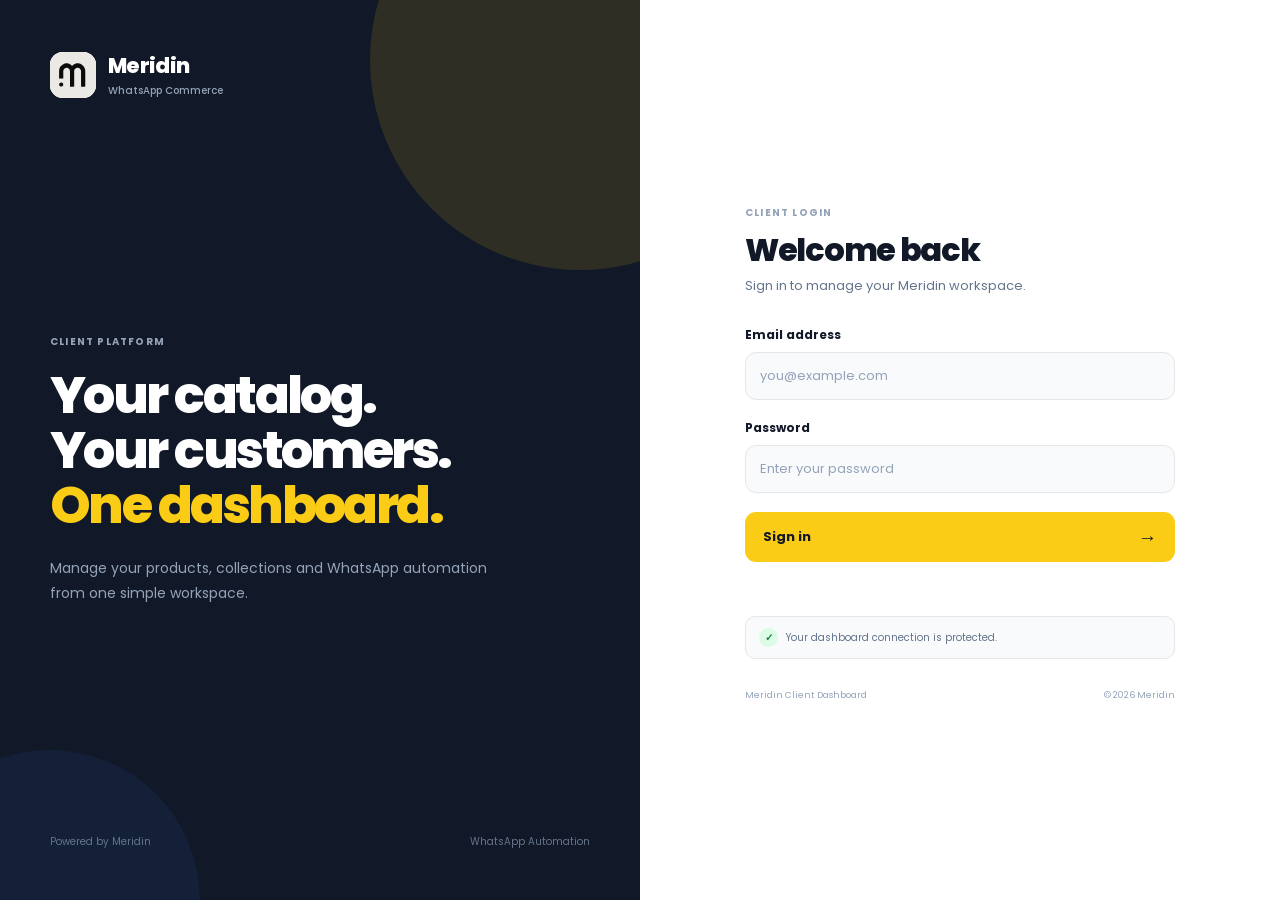
==== commit 3ac3b690: "changed the complete clients flow and design" ====
--- a/meridin_FE/client/index.html
+++ b/meridin_FE/client/index.html
@@ -1,1727 +1,65 @@
 <!DOCTYPE html>
 <html lang="en">
 <head>
-    <meta charset="UTF-8">
-    <meta name="viewport" content="width=device-width, initial-scale=1.0">
+<meta charset="UTF-8">
+<meta name="viewport" content="width=device-width, initial-scale=1.0">
+<meta name="theme-color" content="#111827">
+<title>Meridin — Overview</title>
+<link rel="stylesheet" href="css/style.css">
+<link href="https://fonts.googleapis.com/css2?family=Poppins:wght@400;500;600;700;800&display=swap" rel="stylesheet">
 
-    <meta name="theme-color" content="#111827">
-
-    <title>Meridin — Client Dashboard</title>
-
-    <link rel="stylesheet" href="css/style.css">
-
-    <link
-        href="https://fonts.googleapis.com/css2?family=Poppins:wght@400;500;600;700;800&display=swap"
-        rel="stylesheet"
-    >
 </head>
-
 <body>
-
 <div class="app">
-
-    <!-- =========================
-         HORIZONTAL NAVBAR
-         ========================= -->
-
-    <header class="navbar">
-
-        <div class="navbar-inner">
-
-            <a href="#overview" class="navbar-brand">
-
-                <div class="brand-logo-wrap">
-                    <img
-                        src="assets/meridin-logo.svg"
-                        class="brand-logo"
-                        alt="Meridin"
-                    >
-                </div>
-
-                <div class="brand-text">
-                    <strong>Meridin</strong>
-                    <span>Client Dashboard</span>
-                </div>
-
-            </a>
-
-
-            <nav class="navbar-nav">
-
-                <a
-                    href="#overview"
-                    class="nav-link active"
-                >
-                    Overview
-                </a>
-
-                <a
-                    href="#products"
-                    class="nav-link"
-                >
-                    Products
-                </a>
-
-                <a
-                    href="#collections"
-                    class="nav-link"
-                >
-                    Collections
-                </a>
-
-                <a
-                    href="#settings"
-                    class="nav-link"
-                >
-                    AI & Business
-                </a>
-
-                <a
-                    href="#analytics"
-                    class="nav-link"
-                >
-                    Analytics
-                </a>
-
-            </nav>
-
-
-            <div class="navbar-right">
-
-                <div class="status">
-                    <span class="status-dot"></span>
-                    <span>Automation active</span>
-                </div>
-
-                <button
-                    id="logoutButton"
-                    class="logout-button"
-                    type="button"
-                >
-                    Sign out
-                </button>
-
-            </div>
-
-        </div>
-
-    </header>
-
-
-    <!-- =========================
-         MAIN CONTENT
-         ========================= -->
-
-    <main class="main">
-
-
-        <!-- =========================
-             OVERVIEW
-             ========================= -->
-
-        <section
-            id="overview"
-            class="dashboard-section overview-section"
-        >
-
-            <div class="page-header">
-
-                <div>
-
-                    <span class="eyebrow">
-                        CLIENT DASHBOARD
-                    </span>
-
-                    <h1>
-                        Overview
-                    </h1>
-
-                    <p id="businessName">
-                        Your Meridin workspace
-                    </p>
-
-                </div>
-
-            </div>
-
-
-            <!-- Metrics -->
-
-            <div class="metrics">
-
-                <article class="metric-card">
-
-                    <div class="metric-top">
-                        <span>Products</span>
-
-                        <div class="metric-icon">
-                            P
-                        </div>
-                    </div>
-
-                    <strong id="productsMetric">
-                        —
-                    </strong>
-
-                    <small>
-                        Products in your catalog
-                    </small>
-
-                </article>
-
-
-                <article class="metric-card">
-
-                    <div class="metric-top">
-                        <span>Customers</span>
-
-                        <div class="metric-icon">
-                            C
-                        </div>
-                    </div>
-
-                    <strong id="customersMetric">
-                        —
-                    </strong>
-
-                    <small>
-                        Customers using WhatsApp
-                    </small>
-
-                </article>
-
-
-                <article class="metric-card">
-
-                    <div class="metric-top">
-                        <span>Conversations</span>
-
-                        <div class="metric-icon">
-                            M
-                        </div>
-                    </div>
-
-                    <strong id="conversationsMetric">
-                        —
-                    </strong>
-
-                    <small>
-                        WhatsApp conversations
-                    </small>
-
-                </article>
-
-            </div>
-
-
-            <!-- Quick Actions -->
-
-            <div class="dashboard-grid">
-
-                <section class="panel quick-panel">
-
-                    <div class="panel-header">
-
-                        <div>
-                            <span class="section-label">
-                                QUICK ACTIONS
-                            </span>
-
-                            <h2>
-                                Manage your workspace
-                            </h2>
-
-                            <p>
-                                Quickly access the most important parts of your Meridin dashboard.
-                            </p>
-                        </div>
-
-                    </div>
-
-
-                    <div class="quick-actions">
-
-                        <button
-                            type="button"
-                            onclick="showProducts()"
-                        >
-                            <span class="quick-action-icon">
-                                P
-                            </span>
-
-                            <span>
-                                <strong>Manage products</strong>
-                                <small>Update your clothing catalog</small>
-                            </span>
-
-                            <span class="quick-arrow">
-                                →
-                            </span>
-                        </button>
-
-
-                        <button
-                            type="button"
-                            onclick="showCollections()"
-                        >
-                            <span class="quick-action-icon">
-                                C
-                            </span>
-
-                            <span>
-                                <strong>Manage collections</strong>
-                                <small>Organize your products</small>
-                            </span>
-
-                            <span class="quick-arrow">
-                                →
-                            </span>
-                        </button>
-
-
-                        <button
-                            type="button"
-                            onclick="showAnalytics()"
-                        >
-                            <span class="quick-action-icon">
-                                A
-                            </span>
-
-                            <span>
-                                <strong>View analytics</strong>
-                                <small>Understand customer activity</small>
-                            </span>
-
-                            <span class="quick-arrow">
-                                →
-                            </span>
-                        </button>
-
-                    </div>
-
-                </section>
-
-            </div>
-
-        </section>
-
-
-        <!-- =========================
-             PRODUCTS
-             ========================= -->
-
-        <section
-            id="products"
-            class="dashboard-section"
-        >
-
-            <div class="section-header">
-
-                <div>
-
-                    <span class="section-label">
-                        CATALOG
-                    </span>
-
-                    <h2>
-                        Products
-                    </h2>
-
-                    <p>
-                        Manage the clothing products available to your customers.
-                    </p>
-
-                </div>
-
-
-                <div class="section-actions">
-
-                    <button
-                        id="createProductButton"
-                        class="primary-button"
-                        type="button"
-                    >
-                        + Add product
-                    </button>
-
-                    <button
-                        id="reloadProducts"
-                        class="secondary-button"
-                        type="button"
-                    >
-                        Refresh
-                    </button>
-
-                </div>
-
-            </div>
-
-
-            <div
-                id="productsGrid"
-                class="products-grid"
-            >
-                Loading...
-            </div>
-
-        </section>
-
-
-        <!-- =========================
-             COLLECTIONS
-             ========================= -->
-
-        <section
-            id="collections"
-            class="dashboard-section"
-        >
-
-            <div class="section-header">
-
-                <div>
-
-                    <span class="section-label">
-                        CATALOG
-                    </span>
-
-                    <h2>
-                        Collections
-                    </h2>
-
-                    <p>
-                        Organize your products into collections.
-                    </p>
-
-                </div>
-
-
-                <button
-                    id="createCollectionButton"
-                    class="primary-button"
-                    type="button"
-                >
-                    + New collection
-                </button>
-
-            </div>
-
-
-            <div id="collectionsList">
-                Loading...
-            </div>
-
-        </section>
-
-
-        <!-- =========================
-             AI & BUSINESS SETTINGS
-             ========================= -->
-
-        <section
-            id="settings"
-            class="dashboard-section"
-        >
-
-            <div class="section-header">
-
-                <div>
-
-                    <span class="section-label">
-                        ASSISTANT
-                    </span>
-
-                    <h2>
-                        AI & Business Settings
-                    </h2>
-
-                    <p>
-                        Control the business information and communication style used by your WhatsApp assistant.
-                    </p>
-
-                </div>
-
-            </div>
-
-
-            <form
-                id="settingsForm"
-                class="panel settings-panel"
-            >
-
-                <!-- Business Profile -->
-
-                <div class="settings-block">
-
-                    <div class="settings-block-header">
-
-                        <div>
-                            <h3>
-                                Business profile
-                            </h3>
-
-                            <p>
-                                This information is available to the AI for this tenant only.
-                            </p>
-                        </div>
-
-                    </div>
-
-
-                    <div class="form-row">
-
-                        <div class="form-group">
-
-                            <label for="settingsShopName">
-                                Shop name *
-                            </label>
-
-                            <input
-                                id="settingsShopName"
-                                type="text"
-                                maxlength="200"
-                                required
-                            >
-
-                        </div>
-
-
-                        <div class="form-group">
-
-                            <label for="settingsCity">
-                                City
-                            </label>
-
-                            <input
-                                id="settingsCity"
-                                type="text"
-                                maxlength="100"
-                            >
-
-                        </div>
-
-                    </div>
-
-
-                    <div class="form-group">
-
-                        <label for="settingsDescription">
-                            Business description
-                        </label>
-
-                        <textarea
-                            id="settingsDescription"
-                            rows="3"
-                            maxlength="1000"
-                        ></textarea>
-
-                    </div>
-
-
-                    <div class="form-row">
-
-                        <div class="form-group">
-
-                            <label for="settingsPhone">
-                                Phone
-                            </label>
-
-                            <input
-                                id="settingsPhone"
-                                type="text"
-                                maxlength="50"
-                            >
-
-                        </div>
-
-
-                        <div class="form-group">
-
-                            <label for="settingsEmail">
-                                Email
-                            </label>
-
-                            <input
-                                id="settingsEmail"
-                                type="email"
-                                maxlength="200"
-                            >
-
-                        </div>
-
-                    </div>
-
-
-                    <div class="form-row">
-
-                        <div class="form-group">
-
-                            <label for="settingsWebsite">
-                                Website
-                            </label>
-
-                            <input
-                                id="settingsWebsite"
-                                type="url"
-                                maxlength="500"
-                            >
-
-                        </div>
-
-
-                        <div class="form-group">
-
-                            <label for="settingsInstagram">
-                                Instagram
-                            </label>
-
-                            <input
-                                id="settingsInstagram"
-                                type="text"
-                                maxlength="200"
-                            >
-
-                        </div>
-
-                    </div>
-
-
-                    <div class="form-group">
-
-                        <label for="settingsAddress">
-                            Address
-                        </label>
-
-                        <textarea
-                            id="settingsAddress"
-                            rows="2"
-                            maxlength="500"
-                        ></textarea>
-
-                    </div>
-
-                </div>
-
-
-                <!-- Customer Support -->
-
-                <div class="settings-block">
-
-                    <div class="settings-block-header">
-
-                        <div>
-                            <h3>
-                                Customer support information
-                            </h3>
-
-                            <p>
-                                Only enter information the assistant is allowed to tell customers.
-                            </p>
-                        </div>
-
-                    </div>
-
-
-                    <div class="form-row">
-
-                        <div class="form-group">
-
-                            <label for="settingsHours">
-                                Business hours
-                            </label>
-
-                            <textarea
-                                id="settingsHours"
-                                rows="3"
-                            ></textarea>
-
-                        </div>
-
-
-                        <div class="form-group">
-
-                            <label for="settingsDelivery">
-                                Delivery information
-                            </label>
-
-                            <textarea
-                                id="settingsDelivery"
-                                rows="3"
-                            ></textarea>
-
-                        </div>
-
-                    </div>
-
-
-                    <div class="form-row">
-
-                        <div class="form-group">
-
-                            <label for="settingsShipping">
-                                Shipping policy
-                            </label>
-
-                            <textarea
-                                id="settingsShipping"
-                                rows="3"
-                            ></textarea>
-
-                        </div>
-
-
-                        <div class="form-group">
-
-                            <label for="settingsReturns">
-                                Return policy
-                            </label>
-
-                            <textarea
-                                id="settingsReturns"
-                                rows="3"
-                            ></textarea>
-
-                        </div>
-
-                    </div>
-
-
-                    <div class="form-row">
-
-                        <div class="form-group">
-
-                            <label for="settingsExchange">
-                                Exchange policy
-                            </label>
-
-                            <textarea
-                                id="settingsExchange"
-                                rows="3"
-                            ></textarea>
-
-                        </div>
-
-
-                        <div class="form-group">
-
-                            <label for="settingsCancellation">
-                                Cancellation policy
-                            </label>
-
-                            <textarea
-                                id="settingsCancellation"
-                                rows="3"
-                            ></textarea>
-
-                        </div>
-
-                    </div>
-
-
-                    <div class="form-row">
-
-                        <div class="form-group">
-
-                            <label for="settingsPayments">
-                                Payment methods
-                            </label>
-
-                            <textarea
-                                id="settingsPayments"
-                                rows="2"
-                            ></textarea>
-
-                        </div>
-
-
-                        <div class="form-group">
-
-                            <label for="settingsCod">
-                                Cash on delivery
-                            </label>
-
-                            <select id="settingsCod">
-
-                                <option value="">
-                                    Not specified
-                                </option>
-
-                                <option value="true">
-                                    Available
-                                </option>
-
-                                <option value="false">
-                                    Not available
-                                </option>
-
-                            </select>
-
-                        </div>
-
-                    </div>
-
-                </div>
-
-
-                <!-- AI Assistant -->
-
-                <div class="settings-block">
-
-                    <div class="settings-block-header">
-
-                        <div>
-                            <h3>
-                                AI assistant
-                            </h3>
-
-                            <p>
-                                These preferences apply only to this client's assistant.
-                            </p>
-                        </div>
-
-                    </div>
-
-
-                    <div class="form-row three-columns">
-
-                        <div class="form-group">
-
-                            <label for="settingsTone">
-                                Tone
-                            </label>
-
-                            <select id="settingsTone">
-
-                                <option value="friendly">
-                                    Friendly
-                                </option>
-
-                                <option value="professional">
-                                    Professional
-                                </option>
-
-                                <option value="casual">
-                                    Casual
-                                </option>
-
-                                <option value="luxury">
-                                    Luxury
-                                </option>
-
-                                <option value="minimal">
-                                    Minimal
-                                </option>
-
-                            </select>
-
-                        </div>
-
-
-                        <div class="form-group">
-
-                            <label for="settingsLanguage">
-                                Language
-                            </label>
-
-                            <input
-                                id="settingsLanguage"
-                                type="text"
-                                maxlength="50"
-                                placeholder="English"
-                            >
-
-                        </div>
-
-
-                        <div class="form-group">
-
-                            <label for="settingsLength">
-                                Response length
-                            </label>
-
-                            <select id="settingsLength">
-
-                                <option value="short">
-                                    Short
-                                </option>
-
-                                <option value="medium">
-                                    Medium
-                                </option>
-
-                                <option value="long">
-                                    Long
-                                </option>
-
-                            </select>
-
-                        </div>
-
-                    </div>
-
-
-                    <div class="form-group">
-
-                        <label for="settingsGreeting">
-                            Preferred greeting
-                        </label>
-
-                        <textarea
-                            id="settingsGreeting"
-                            rows="2"
-                            maxlength="500"
-                        ></textarea>
-
-                    </div>
-
-
-                    <div class="form-group">
-
-                        <label for="settingsInstructions">
-                            Custom AI instructions
-                        </label>
-
-                        <textarea
-                            id="settingsInstructions"
-                            rows="5"
-                            maxlength="3000"
-                            placeholder="Example: Keep replies concise. Mention our free shipping above ₹999 when relevant."
-                        ></textarea>
-
-                    </div>
-
-                </div>
-
-
-                <div class="settings-save">
-
-                    <button
-                        type="submit"
-                        class="primary-button"
-                    >
-                        Save AI & Business Settings
-                    </button>
-
-                    <span
-                        id="settingsStatus"
-                        class="muted"
-                    ></span>
-
-                </div>
-
-            </form>
-
-        </section>
-
-
-        <!-- =========================
-             ANALYTICS
-             ========================= -->
-
-        <section
-            id="analytics"
-            class="dashboard-section"
-        >
-
-            <div class="section-header">
-
-                <div>
-
-                    <span class="section-label">
-                        INSIGHTS
-                    </span>
-
-                    <h2>
-                        Analytics
-                    </h2>
-
-                    <p>
-                        Message and intent activity for your WhatsApp automation.
-                    </p>
-
-                </div>
-
-            </div>
-
-
-            <div
-                id="analyticsData"
-                class="analytics-grid"
-            >
-                Loading...
-            </div>
-
-        </section>
-
-
-    </main>
-
-
-    <!-- =====================================================
-         PRODUCT MODAL
-         ===================================================== -->
-
-    <div
-        id="productModal"
-        class="modal"
-        role="dialog"
-        aria-modal="true"
-        aria-labelledby="productModalTitle"
-    >
-
-        <div class="modal-backdrop"></div>
-
-        <div class="modal-content product-editor-modal">
-
-            <div class="modal-header">
-
-                <div>
-                    <span class="section-label">
-                        CATALOG
-                    </span>
-
-                    <h3 id="productModalTitle">
-                        Add Product
-                    </h3>
-                </div>
-
-                <button
-                    class="modal-close"
-                    type="button"
-                    aria-label="Close"
-                >
-                    &times;
-                </button>
-
-            </div>
-
-
-            <form id="productForm">
-
-                <input
-                    type="hidden"
-                    id="productId"
-                >
-
-
-                <!-- Basic Information -->
-
-                <div class="editor-section">
-
-                    <h4>
-                        Basic information
-                    </h4>
-
-                    <div class="form-group">
-
-                        <label for="productTitle">
-                            Title *
-                        </label>
-
-                        <input
-                            type="text"
-                            id="productTitle"
-                            required
-                            placeholder="e.g., Classic Cotton Shirt"
-                        >
-
-                    </div>
-
-
-                    <div class="form-group">
-
-                        <label for="productDescription">
-                            Description
-                        </label>
-
-                        <textarea
-                            id="productDescription"
-                            rows="3"
-                            placeholder="Product details..."
-                        ></textarea>
-
-                    </div>
-
-
-                    <div class="form-row">
-
-                        <div class="form-group">
-
-                            <label for="productPrice">
-                                Base price (₹) *
-                            </label>
-
-                            <input
-                                type="number"
-                                id="productPrice"
-                                required
-                                min="0"
-                                step="0.01"
-                                placeholder="0.00"
-                            >
-
-                        </div>
-
-
-                        <div class="form-group">
-
-                            <label for="productStock">
-                                Base stock
-                            </label>
-
-                            <input
-                                type="number"
-                                id="productStock"
-                                min="0"
-                                value="0"
-                                placeholder="0"
-                            >
-
-                        </div>
-
-                    </div>
-
-
-                    <div class="form-row">
-
-                        <div class="form-group">
-
-                            <label for="productDepartment">
-                                Department
-                            </label>
-
-                            <select id="productDepartment">
-
-                                <option value="">
-                                    Loading metadata...
-                                </option>
-
-                            </select>
-
-                        </div>
-
-
-                        <div class="form-group">
-
-                            <label for="productCategoryId">
-                                Category
-                            </label>
-
-                            <select id="productCategoryId">
-
-                                <option value="">
-                                    Select department first
-                                </option>
-
-                            </select>
-
-                        </div>
-
-                    </div>
-
-
-                    <div class="form-row">
-
-                        <div class="form-group">
-
-                            <label for="productBrand">
-                                Brand
-                            </label>
-
-                            <input
-                                type="text"
-                                id="productBrand"
-                                placeholder="Brand name"
-                            >
-
-                        </div>
-
-
-                        <div class="form-group">
-
-                            <label for="productType">
-                                Product type
-                            </label>
-
-                            <input
-                                type="text"
-                                id="productType"
-                                placeholder="e.g., shirt, dress"
-                            >
-
-                        </div>
-
-                    </div>
-
-
-                    <div class="form-row">
-
-                        <div class="form-group">
-
-                            <label for="productGender">
-                                Target gender
-                            </label>
-
-                            <select id="productGender">
-
-                                <option value="">
-                                    Not specified
-                                </option>
-
-                                <option value="Unisex">
-                                    Unisex
-                                </option>
-
-                                <option value="Male">
-                                    Male
-                                </option>
-
-                                <option value="Female">
-                                    Female
-                                </option>
-
-                            </select>
-
-                        </div>
-
-
-                        <div class="form-group">
-
-                            <label for="productAgeGroup">
-                                Age group
-                            </label>
-
-                            <select id="productAgeGroup">
-
-                                <option value="">
-                                    Not specified
-                                </option>
-
-                                <option value="Adult">
-                                    Adult
-                                </option>
-
-                                <option value="Teen">
-                                    Teen
-                                </option>
-
-                                <option value="Kids">
-                                    Kids
-                                </option>
-
-                                <option value="Toddler">
-                                    Toddler
-                                </option>
-
-                                <option value="Infant">
-                                    Infant
-                                </option>
-
-                            </select>
-
-                        </div>
-
-                    </div>
-
-                </div>
-
-
-                <!-- Apparel Specifications -->
-
-                <div class="editor-section">
-
-                    <h4>
-                        Apparel specifications
-                    </h4>
-
-
-                    <div class="form-row">
-
-                        <div class="form-group">
-
-                            <label for="productMaterial">
-                                Material
-                            </label>
-
-                            <input
-                                type="text"
-                                id="productMaterial"
-                                placeholder="e.g., 100% Cotton"
-                            >
-
-                        </div>
-
-
-                        <div class="form-group">
-
-                            <label for="productFit">
-                                Fit
-                            </label>
-
-                            <select id="productFit">
-
-                                <option value="">
-                                    Not specified
-                                </option>
-
-                                <option>
-                                    Regular Fit
-                                </option>
-
-                                <option>
-                                    Slim Fit
-                                </option>
-
-                                <option>
-                                    Relaxed Fit
-                                </option>
-
-                                <option>
-                                    Oversized / Boxy
-                                </option>
-
-                            </select>
-
-                        </div>
-
-                    </div>
-
-
-                    <div class="form-row three-columns">
-
-                        <div class="form-group">
-
-                            <label for="productSleeve">
-                                Sleeve length
-                            </label>
-
-                            <select id="productSleeve">
-
-                                <option value="">
-                                    Not specified
-                                </option>
-
-                                <option>
-                                    Short Sleeve
-                                </option>
-
-                                <option>
-                                    Long Sleeve
-                                </option>
-
-                                <option>
-                                    3/4 Sleeve
-                                </option>
-
-                                <option>
-                                    Sleeveless
-                                </option>
-
-                                <option>
-                                    Cap Sleeve
-                                </option>
-
-                            </select>
-
-                        </div>
-
-
-                        <div class="form-group">
-
-                            <label for="productNeckline">
-                                Neckline
-                            </label>
-
-                            <select id="productNeckline">
-
-                                <option value="">
-                                    Not specified
-                                </option>
-
-                                <option>
-                                    Crew Neck
-                                </option>
-
-                                <option>
-                                    V-Neck
-                                </option>
-
-                                <option>
-                                    Polo Collar
-                                </option>
-
-                                <option>
-                                    Hooded
-                                </option>
-
-                                <option>
-                                    Turtleneck
-                                </option>
-
-                                <option>
-                                    Off-Shoulder
-                                </option>
-
-                            </select>
-
-                        </div>
-
-
-                        <div class="form-group">
-
-                            <label for="productLength">
-                                Top / dress length
-                            </label>
-
-                            <select id="productLength">
-
-                                <option value="">
-                                    Not specified
-                                </option>
-
-                                <option>
-                                    Regular
-                                </option>
-
-                                <option>
-                                    Crop
-                                </option>
-
-                                <option>
-                                    Longline / Tunics
-                                </option>
-
-                                <option>
-                                    Mini
-                                </option>
-
-                                <option>
-                                    Midi
-                                </option>
-
-                                <option>
-                                    Maxi
-                                </option>
-
-                            </select>
-
-                        </div>
-
-                    </div>
-
-                </div>
-
-
-                <!-- Product Options -->
-
-                <div class="editor-section">
-
-                    <h4>
-                        Product options & variants
-                    </h4>
-
-                    <p class="editor-help">
-                        Choose metadata-backed options. Values are stored with their Meridin IDs and names.
-                    </p>
-
-
-                    <div class="option-selector-row">
-
-                        <select id="newProductOption">
-
-                            <option value="">
-                                Select option to add
-                            </option>
-
-                        </select>
-
-
-                        <button
-                            type="button"
-                            id="addProductOption"
-                            class="secondary-button"
-                        >
-                            Add option
-                        </button>
-
-                    </div>
-
-
-                    <div id="productOptionsContainer"></div>
-
-
-                    <div class="table-container variant-table-wrap">
-
-                        <table>
-
-                            <thead>
-
-                                <tr>
-                                    <th>Combination</th>
-                                    <th>Price (₹)</th>
-                                    <th>Cost (₹)</th>
-                                    <th>Stock</th>
-                                    <th>SKU</th>
-                                </tr>
-
-                            </thead>
-
-                            <tbody id="productVariantsBody">
-
-                                <tr>
-
-                                    <td
-                                        colspan="5"
-                                        class="muted center"
-                                    >
-                                        Add option values to generate variants.
-                                    </td>
-
-                                </tr>
-
-                            </tbody>
-
-                        </table>
-
-                    </div>
-
-                </div>
-
-
-                <!-- Catalog & Media -->
-
-                <div class="editor-section">
-
-                    <h4>
-                        Catalog & media
-                    </h4>
-
-
-                    <div class="form-row">
-
-                        <div class="form-group">
-
-                            <label for="productCollection">
-                                Collection
-                            </label>
-
-                            <select id="productCollection">
-
-                                <option value="">
-                                    -- Select collection --
-                                </option>
-
-                            </select>
-
-                        </div>
-
-
-                        <div class="form-group">
-
-                            <label for="productTags">
-                                Tags
-                            </label>
-
-                            <input
-                                type="text"
-                                id="productTags"
-                                placeholder="summer, casual, new"
-                            >
-
-                        </div>
-
-                    </div>
-
-
-                    <div class="form-group">
-
-                        <label for="productImageFile">
-                            Product image
-                        </label>
-
-                        <input
-                            type="file"
-                            id="productImageFile"
-                            accept="image/jpeg,image/png,image/webp"
-                            aria-describedby="productImageHelp"
-                        >
-
-
-                        <small
-                            id="productImageHelp"
-                            class="editor-help"
-                        >
-                            Choose JPG, PNG, or WebP. Meridin converts it to JPG and stores the public image link in the product's media field.
-                        </small>
-
-
-                        <div
-                            id="productImagePreview"
-                            class="product-image-upload-preview"
-                            hidden
-                        >
-
-                            <img
-                                id="productImagePreviewImg"
-                                alt="Product image preview"
-                            >
-
-                            <span
-                                id="productImageStatus"
-                                class="muted"
-                            ></span>
-
-                        </div>
-
-                    </div>
-
-
-                    <label class="checkbox-label">
-
-                        <input
-                            type="checkbox"
-                            id="productFeatured"
-                        >
-
-                        Mark as featured
-
-                    </label>
-
-                </div>
-
-
-                <div class="modal-actions">
-
-                    <button
-                        type="button"
-                        class="modal-cancel"
-                    >
-                        Cancel
-                    </button>
-
-                    <button
-                        type="submit"
-                        class="primary-button"
-                    >
-                        Save Product
-                    </button>
-
-                </div>
-
-            </form>
-
-        </div>
-
-    </div>
-
-
-    <!-- =====================================================
-         COLLECTION MODAL
-         ===================================================== -->
-
-    <div
-        id="collectionModal"
-        class="modal"
-        role="dialog"
-        aria-modal="true"
-        aria-labelledby="collectionModalTitle"
-    >
-
-        <div class="modal-backdrop"></div>
-
-        <div class="modal-content">
-
-            <div class="modal-header">
-
-                <div>
-                    <span class="section-label">
-                        CATALOG
-                    </span>
-
-                    <h3 id="collectionModalTitle">
-                        New Collection
-                    </h3>
-                </div>
-
-
-                <button
-                    class="modal-close"
-                    type="button"
-                    aria-label="Close"
-                >
-                    &times;
-                </button>
-
-            </div>
-
-
-            <form id="collectionForm">
-
-                <input
-                    type="hidden"
-                    id="collectionId"
-                >
-
-
-                <div class="form-group">
-
-                    <label for="collectionName">
-                        Name *
-                    </label>
-
-                    <input
-                        type="text"
-                        id="collectionName"
-                        required
-                        placeholder="e.g., Summer Collection"
-                    >
-
-                </div>
-
-
-                <div class="form-group">
-
-                    <label for="collectionDescription">
-                        Description
-                    </label>
-
-                    <textarea
-                        id="collectionDescription"
-                        rows="4"
-                        placeholder="Collection details..."
-                    ></textarea>
-
-                </div>
-
-
-                <div class="modal-actions">
-
-                    <button
-                        type="button"
-                        class="modal-cancel"
-                    >
-                        Cancel
-                    </button>
-
-                    <button
-                        type="submit"
-                        class="primary-button"
-                    >
-                        Save Collection
-                    </button>
-
-                </div>
-
-            </form>
-
-        </div>
-
-    </div>
-
-
+<header class="navbar">
+<div class="navbar-inner">
+<a href="index.html" class="navbar-brand">
+<div class="brand-logo-wrap"><img src="assets/meridin-logo.svg" class="brand-logo" alt="Meridin"></div>
+<div class="brand-text"><strong>Meridin</strong><span>Client Dashboard</span></div>
+</a>
+<nav class="navbar-nav"><a href="index.html" class="nav-link active">Overview</a><a href="products.html" class="nav-link">Products</a><a href="collections.html" class="nav-link">Collections</a><a href="analytics.html" class="nav-link">Analytics</a><a href="settings.html" class="nav-link">Assistant Settings</a></nav>
+<div class="navbar-right">
+<div class="status"><span class="status-dot"></span><span>Automation active</span></div>
+<button id="logoutButton" class="logout-button" type="button">Sign out</button>
+<button id="mobileMenuButton" class="mobile-menu-button" type="button" aria-label="Open navigation" aria-expanded="false">☰</button>
 </div>
-
-
+</div>
+</header>
+<nav id="mobileMenu" class="mobile-menu"><a href="index.html" class="active">Overview</a><a href="products.html" class="">Products</a><a href="collections.html" class="">Collections</a><a href="analytics.html" class="">Analytics</a><a href="settings.html" class="">Assistant Settings</a></nav>
+<main class="main page-main">
+<section class="dashboard-section overview-section" id="overview">
+<div class="page-header">
+<div><span class="eyebrow">CLIENT DASHBOARD</span><h1>Overview</h1><p id="businessName">Your Meridin workspace</p></div>
+</div>
+<div class="metrics">
+<article class="metric-card"><div class="metric-top"><span>Products</span></div><strong id="productsMetric">—</strong><small>Products in your catalog</small></article>
+<article class="metric-card"><div class="metric-top"><span>Customers</span></div><strong id="customersMetric">—</strong><small>Customers using WhatsApp</small></article>
+<article class="metric-card"><div class="metric-top"><span>Conversations</span></div><strong id="conversationsMetric">—</strong><small>WhatsApp conversations</small></article>
+</div>
+<div class="dashboard-grid">
+<section class="panel quick-panel">
+<div class="panel-header"><div><span class="section-label">QUICK ACTIONS</span><h2>Manage your workspace</h2><p>Quickly access the most important parts of your Meridin dashboard.</p></div></div>
+<div class="quick-actions">
+<a href="products.html" class="quick-action-link"><span class="quick-action-icon">P</span><span><strong>Manage products</strong><small>Update your clothing catalog</small></span><span class="quick-arrow">→</span></a>
+<a href="collections.html" class="quick-action-link"><span class="quick-action-icon">C</span><span><strong>Manage collections</strong><small>Organize your products</small></span><span class="quick-arrow">→</span></a>
+<a href="analytics.html" class="quick-action-link"><span class="quick-action-icon">A</span><span><strong>View analytics</strong><small>Understand customer activity</small></span><span class="quick-arrow">→</span></a>
+</div>
+</section>
+</div>
+<div class="overview-extra-grid">
+<section class="panel"><div class="panel-header"><div><span class="section-label">RECENT ACTIVITY</span><h2>Workspace activity</h2><p>Your latest catalog changes.</p></div></div><div id="recentActivity" class="activity-list"><div class="empty-state">Loading recent activity...</div></div></section>
+<section class="panel"><div class="panel-header"><div><span class="section-label">SYSTEM STATUS</span><h2>Automation status</h2><p>Core workspace services.</p></div></div>
+<div class="status-list">
+<div class="status-item"><div><span class="status-check">✓</span><span>WhatsApp automation</span></div><small>Active</small></div>
+<div class="status-item"><div><span class="status-check">✓</span><span>Product catalog</span></div><small>Available</small></div>
+<div class="status-item"><div><span class="status-check">✓</span><span>Customer assistant</span></div><small>Ready</small></div>
+</div></section>
+</div>
+</section>
+</main>
+</div>
 <script src="js/api.js"></script>
+<script src="js/layout.js"></script>
 <script src="js/dashboard.js"></script>
 
 </body>
--- a/meridin_FE/client/css/style.css
+++ b/meridin_FE/client/css/style.css
@@ -1,54 +1,45 @@
-/* =========================================================
-   MERIDIN — COMPLETE RESPONSIVE DASHBOARD CSS
-   Horizontal navigation
-   ========================================================= */
-
-:root {
-    --background: #f7f8fa;
-    --surface: #ffffff;
-    --surface-soft: #f8fafc;
-    --border: #e5e7eb;
-
-    --text: #111827;
-    --muted: #64748b;
-
-    --primary: #facc15;
-    --primary-hover: #eab308;
-
-    --accent: #3b82f6;
-    --success: #22c55e;
-    --danger: #ef4444;
-
-    --nav-bg: #111827;
-    --nav-text: #cbd5e1;
-    --nav-muted: #94a3b8;
-
-    --shadow: 0 8px 30px rgba(15, 23, 42, 0.06);
-    --shadow-lg: 0 18px 45px rgba(15, 23, 42, 0.10);
-
-    --navbar-height: 76px;
-}
-
-/* =========================================================
-   RESET
-   ========================================================= */
-
 * {
     box-sizing: border-box;
     margin: 0;
     padding: 0;
 }
 
+:root {
+    --bg: #f7f8fa;
+    --surface: #ffffff;
+    --surface-soft: #f8fafc;
+
+    --text: #111827;
+    --muted: #64748b;
+
+    --border: #e5e7eb;
+    --border-dark: #d1d5db;
+
+    --primary: #facc15;
+    --primary-hover: #eab308;
+
+    --accent: #3b82f6;
+
+    --success: #22c55e;
+    --danger: #ef4444;
+
+    --dark: #111827;
+    --dark-soft: #1f2937;
+
+    --shadow: 0 8px 30px rgba(15, 23, 42, 0.06);
+    --shadow-lg: 0 18px 45px rgba(15, 23, 42, 0.10);
+
+    --navbar-height: 76px;
+}
+
 html {
     scroll-behavior: smooth;
-    scroll-padding-top: 100px;
 }
 
 body {
-    min-height: 100vh;
-    background: var(--background);
+    font-family: "Poppins", sans-serif;
+    background: var(--bg);
     color: var(--text);
-    font-family: "Poppins", sans-serif;
     -webkit-font-smoothing: antialiased;
 }
 
@@ -71,259 +62,70 @@
     color: inherit;
 }
 
-/* =========================================================
-   AUTH / LOGIN PAGE
-   ========================================================= */
-
-.auth-page {
-    min-height: 100vh;
-    display: flex;
-    align-items: center;
-    justify-content: center;
-
-    padding: 30px;
-
-    background:
-        radial-gradient(
-            circle at top left,
-            rgba(250, 204, 21, 0.18),
-            transparent 35%
-        ),
-        radial-gradient(
-            circle at bottom right,
-            rgba(59, 130, 246, 0.10),
-            transparent 35%
-        ),
-        #f7f8fa;
-}
-
-.auth-card {
-    width: 100%;
-    max-width: 460px;
-
-    background: var(--surface);
-    border: 1px solid var(--border);
-    border-radius: 24px;
-
-    padding: 42px;
-
-    box-shadow: var(--shadow-lg);
-}
-
-.brand {
-    display: flex;
-    align-items: center;
-    gap: 13px;
-}
-
-.brand-mark {
-    width: 48px;
-    height: 48px;
-
-    display: grid;
-    place-items: center;
-
-    border-radius: 14px;
-
-    background: var(--primary);
-    color: #111827;
-
-    font-size: 21px;
-    font-weight: 800;
-
-    box-shadow: 0 8px 20px rgba(250, 204, 21, 0.25);
-}
-
-.brand h1 {
-    font-size: 22px;
-    font-weight: 800;
-    letter-spacing: -0.03em;
-}
-
-.brand p {
-    margin-top: 2px;
-
-    color: var(--muted);
-    font-size: 12px;
-    font-weight: 500;
-}
-
-.auth-card h2 {
-    margin-top: 38px;
-
-    font-size: 30px;
-    font-weight: 700;
-
-    letter-spacing: -0.04em;
-}
-
-.auth-card > p {
-    margin-top: 8px;
-    margin-bottom: 30px;
-}
-
-.muted {
-    color: var(--muted);
-}
-
-.auth-card form {
-    display: flex;
-    flex-direction: column;
-    gap: 10px;
-}
-
-.auth-card label {
-    margin-top: 10px;
-
-    color: var(--text);
-    font-size: 13px;
-    font-weight: 600;
-}
-
-.auth-card input {
-    width: 100%;
-
-    padding: 14px 15px;
-
-    border: 1px solid var(--border);
-    border-radius: 13px;
-
-    background: #ffffff;
-    color: var(--text);
-
-    outline: none;
-
-    transition:
-        border-color 0.2s ease,
-        box-shadow 0.2s ease;
-}
-
-.auth-card input:focus {
-    border-color: var(--accent);
-
-    box-shadow:
-        0 0 0 4px rgba(59, 130, 246, 0.10);
-}
-
-.error {
-    min-height: 20px;
-
-    margin-top: 5px;
-
-    color: var(--danger);
-    font-size: 13px;
-    font-weight: 500;
-}
-
-/* =========================================================
-   BUTTONS
-   ========================================================= */
-
-.primary-button {
-    border: 0;
-    border-radius: 12px;
-
-    padding: 12px 18px;
-
-    background: var(--primary);
-    color: #111827;
-
-    font-size: 13px;
-    font-weight: 700;
-
-    transition:
-        transform 0.2s ease,
-        background 0.2s ease,
-        box-shadow 0.2s ease;
-}
-
-.primary-button:hover {
-    background: var(--primary-hover);
-
-    transform: translateY(-1px);
-
-    box-shadow:
-        0 8px 20px rgba(250, 204, 21, 0.20);
-}
-
-.primary-button.small {
-    padding: 9px 14px;
-    font-size: 12px;
-}
-
-.secondary-button {
-    border: 1px solid var(--border);
-    border-radius: 12px;
-
-    padding: 10px 15px;
-
-    background: #ffffff;
-    color: var(--text);
-
-    font-size: 13px;
-    font-weight: 600;
-
-    transition: 0.2s ease;
-}
-
-.secondary-button:hover {
-    border-color: #cbd5e1;
-    background: var(--surface-soft);
-}
-
-/* =========================================================
-   APPLICATION
-   ========================================================= */
-
-.app {
-    min-height: 100vh;
-    background: var(--background);
-}
+
+/* =========================================================
+   SCROLL OFFSET
+   Prevent navbar from covering section headings
+   ========================================================= */
+
+#overview,
+#products,
+#collections,
+#settings,
+#analytics {
+    scroll-margin-top: calc(var(--navbar-height) + 28px);
+}
+
 
 /* =========================================================
    HORIZONTAL NAVBAR
    ========================================================= */
 
-.sidebar {
-    position: fixed;
-
+.navbar {
+    position: sticky;
     top: 0;
     left: 0;
-    right: 0;
 
     width: 100%;
     height: var(--navbar-height);
 
+    background: rgba(255, 255, 255, 0.96);
+    border-bottom: 1px solid var(--border);
+
+    backdrop-filter: blur(16px);
+    -webkit-backdrop-filter: blur(16px);
+
     z-index: 1000;
-
-    display: flex;
-    align-items: center;
-
-    padding: 0 30px;
-
-    background: var(--nav-bg);
-    color: #ffffff;
-
-    border-bottom: 1px solid rgba(255, 255, 255, 0.08);
-
-    box-shadow:
-        0 5px 25px rgba(15, 23, 42, 0.12);
-}
+}
+
+.navbar-inner {
+    width: 100%;
+    max-width: 1600px;
+
+    height: 100%;
+
+    margin: 0 auto;
+
+    padding: 0 36px;
+
+    display: flex;
+    align-items: center;
+    gap: 30px;
+}
+
 
 /* =========================================================
    NAVBAR BRAND
    ========================================================= */
 
-.sidebar-brand {
-    display: flex;
-    align-items: center;
-
+.navbar-brand {
+    flex-shrink: 0;
+
+    display: flex;
+    align-items: center;
     gap: 11px;
 
-    flex-shrink: 0;
-
-    margin: 0 35px 0 0;
-    padding: 0;
+    text-decoration: none;
 }
 
 .brand-logo-wrap {
@@ -332,120 +134,155 @@
 
     flex: 0 0 42px;
 
-    display: grid;
-    place-items: center;
+    display: flex;
+    align-items: center;
+    justify-content: center;
+
+    background: #ffffff;
+
+    border: 1px solid var(--border);
+    border-radius: 12px;
 
     overflow: hidden;
-
-    border-radius: 12px;
-
-    background: #ffffff;
 }
 
 .brand-logo {
     width: 100%;
     height: 100%;
 
-    display: block;
-
     object-fit: contain;
 }
 
-.sidebar-brand strong {
-    display: block;
-
-    color: #ffffff;
-
+.brand-text {
+    display: flex;
+    flex-direction: column;
+}
+
+.brand-text strong {
     font-size: 18px;
-    font-weight: 700;
-
     line-height: 1.1;
-}
-
-.sidebar-brand span {
-    display: block;
-
+
+    font-weight: 800;
+
+    letter-spacing: -0.03em;
+}
+
+.brand-text span {
     margin-top: 3px;
 
-    color: var(--nav-muted);
+    color: var(--muted);
 
     font-size: 10px;
     font-weight: 500;
 }
 
-/* =========================================================
-   NAVIGATION
-   ========================================================= */
-
-.sidebar nav {
-    height: 100%;
-
-    display: flex;
-    align-items: center;
-
-    gap: 5px;
-
+
+/* =========================================================
+   NAVIGATION LINKS
+   ========================================================= */
+
+.navbar-nav {
     flex: 1;
-}
-
-/* Hide section titles because navbar is horizontal */
-
-.nav-title {
-    display: none;
+
+    display: flex;
+    align-items: center;
+
+    gap: 4px;
 }
 
 .nav-link {
+    position: relative;
+
     display: inline-flex;
     align-items: center;
     justify-content: center;
 
-    min-height: 40px;
-
-    padding: 9px 14px;
+    min-height: 42px;
+
+    padding: 0 15px;
 
     border-radius: 10px;
 
-    color: var(--nav-text);
+    color: #64748b;
 
     text-decoration: none;
 
-    font-size: 12px;
-    font-weight: 500;
-
-    white-space: nowrap;
+    font-size: 13px;
+    font-weight: 600;
 
     transition:
         background 0.2s ease,
-        color 0.2s ease,
-        transform 0.2s ease;
+        color 0.2s ease;
 }
 
 .nav-link:hover {
-    background: rgba(255, 255, 255, 0.07);
-    color: #ffffff;
+    background: #f3f4f6;
+    color: var(--text);
 }
 
 .nav-link.active {
     background: var(--primary);
-    color: #111827;
-
-    font-weight: 700;
-}
-
-/* =========================================================
-   LOGOUT
-   ========================================================= */
+    color: var(--text);
+}
+
+.nav-link.active:hover {
+    background: var(--primary-hover);
+}
+
+
+/* =========================================================
+   NAVBAR RIGHT
+   ========================================================= */
+
+.navbar-right {
+    flex-shrink: 0;
+
+    display: flex;
+    align-items: center;
+
+    gap: 10px;
+}
+
+.status {
+    display: inline-flex;
+    align-items: center;
+    gap: 8px;
+
+    padding: 9px 13px;
+
+    background: #ffffff;
+
+    border: 1px solid var(--border);
+
+    border-radius: 999px;
+
+    color: #334155;
+
+    font-size: 11px;
+    font-weight: 600;
+}
+
+.status-dot {
+    width: 7px;
+    height: 7px;
+
+    flex: 0 0 7px;
+
+    border-radius: 50%;
+
+    background: var(--success);
+}
 
 .logout-button {
-    flex-shrink: 0;
-
-    border: 1px solid rgba(255, 255, 255, 0.12);
+    border: 1px solid var(--border);
+
+    background: #ffffff;
+
+    color: var(--text);
+
     border-radius: 10px;
 
     padding: 9px 14px;
-
-    background: rgba(255, 255, 255, 0.05);
-    color: #cbd5e1;
 
     font-size: 12px;
     font-weight: 600;
@@ -454,103 +291,84 @@
 }
 
 .logout-button:hover {
-    background: rgba(255, 255, 255, 0.10);
-    color: #ffffff;
-}
-
-/* =========================================================
-   MAIN CONTENT
-   ========================================================= */
+    background: #f3f4f6;
+    border-color: var(--border-dark);
+}
+
+
+/* =========================================================
+   MAIN
+   ========================================================= */
+
+.app {
+    min-height: 100vh;
+    background: var(--bg);
+}
 
 .main {
     width: 100%;
-
     max-width: 1600px;
 
     margin: 0 auto;
 
-    padding:
-        calc(var(--navbar-height) + 35px)
-        38px
-        70px;
-}
-
-/*
-   Important:
-   This prevents the fixed navbar from covering
-   sections when clicking navbar links.
-*/
-
-.main section {
-    scroll-margin-top: 105px;
-}
-
-/* =========================================================
-   TOPBAR
-   ========================================================= */
-
-.topbar {
-    display: flex;
-    align-items: center;
-    justify-content: space-between;
-
-    gap: 20px;
-
-    margin-bottom: 28px;
-}
-
-.topbar h1 {
-    margin: 0 0 5px;
-
-    font-size: 30px;
-    line-height: 1.2;
-
+    padding: 40px 36px 80px;
+}
+
+
+/* =========================================================
+   PAGE HEADER
+   ========================================================= */
+
+.page-header {
+    margin-bottom: 30px;
+}
+
+.eyebrow,
+.section-label {
+    display: inline-block;
+
+    color: #94a3b8;
+
+    font-size: 10px;
     font-weight: 700;
 
-    letter-spacing: -0.04em;
-}
-
-.topbar p {
-    margin: 0;
+    letter-spacing: 0.12em;
+
+    text-transform: uppercase;
+}
+
+.page-header h1 {
+    margin-top: 7px;
+
+    font-size: 34px;
+    line-height: 1.15;
+
+    font-weight: 800;
+
+    letter-spacing: -0.045em;
+}
+
+.page-header p {
+    margin-top: 7px;
 
     color: var(--muted);
 
     font-size: 13px;
 }
 
-/* =========================================================
-   STATUS
-   ========================================================= */
-
-.status {
-    display: inline-flex;
-    align-items: center;
-
-    gap: 8px;
-
-    padding: 9px 14px;
-
-    background: #ffffff;
-
-    border: 1px solid var(--border);
-    border-radius: 999px;
-
-    color: #334155;
-
-    font-size: 12px;
-    font-weight: 600;
-
-    white-space: nowrap;
-}
-
-.status-dot {
-    width: 8px;
-    height: 8px;
-
-    border-radius: 50%;
-
-    background: var(--success);
-}
+
+/* =========================================================
+   DASHBOARD SECTIONS
+   ========================================================= */
+
+.dashboard-section {
+    margin-top: 46px;
+}
+
+.overview-section {
+    margin-top: 0;
+}
+
 
 /* =========================================================
    METRICS
@@ -559,25 +377,29 @@
 .metrics {
     display: grid;
 
-    grid-template-columns:
-        repeat(3, minmax(0, 1fr));
+    grid-template-columns: repeat(3, minmax(0, 1fr));
 
     gap: 16px;
 
-    margin-bottom: 24px;
+    margin-bottom: 22px;
 }
 
 .metric-card {
-    min-height: 125px;
+    position: relative;
+
+    min-height: 150px;
 
     padding: 22px;
 
     background: var(--surface);
 
     border: 1px solid var(--border);
-    border-radius: 20px;
+
+    border-radius: 18px;
 
     box-shadow: var(--shadow);
+
+    overflow: hidden;
 
     transition:
         transform 0.2s ease,
@@ -590,236 +412,434 @@
     box-shadow: var(--shadow-lg);
 }
 
-.metric-card span {
+.metric-card::after {
+    content: "";
+
+    position: absolute;
+
+    right: -35px;
+    bottom: -35px;
+
+    width: 100px;
+    height: 100px;
+
+    background: rgba(250, 204, 21, 0.12);
+
+    border-radius: 50%;
+}
+
+.metric-top {
+    display: flex;
+    align-items: center;
+    justify-content: space-between;
+}
+
+.metric-top > span {
     color: var(--muted);
 
     font-size: 12px;
     font-weight: 600;
 }
 
+/*
+   No P / C / M placeholder letters.
+   This is intentionally empty.
+*/
+
+.metric-icon {
+    display: none;
+}
+
 .metric-card strong {
     display: block;
 
+    margin-top: 15px;
+
+    color: var(--text);
+
+    font-size: 32px;
+    line-height: 1;
+
+    font-weight: 800;
+
+    letter-spacing: -0.04em;
+}
+
+.metric-card small {
+    display: block;
+
     margin-top: 12px;
 
-    color: var(--text);
-
-    font-size: 30px;
-    line-height: 1;
-
-    font-weight: 700;
-
-    letter-spacing: -0.04em;
-}
-
-/* =========================================================
-   TWO COLUMN GRID
-   ========================================================= */
+    color: #94a3b8;
+
+    font-size: 11px;
+}
+
+
+/* =========================================================
+   GENERAL GRID
+   ========================================================= */
+
+.dashboard-grid {
+    display: grid;
+
+    grid-template-columns: minmax(0, 1fr);
+
+    gap: 18px;
+}
 
 .grid-two {
     display: grid;
 
-    grid-template-columns:
-        repeat(2, minmax(0, 1fr));
+    grid-template-columns: repeat(2, minmax(0, 1fr));
+
+    gap: 18px;
+}
+
+
+/* =========================================================
+   PANELS
+   ========================================================= */
+
+.panel {
+    background: var(--surface);
+
+    border: 1px solid var(--border);
+
+    border-radius: 18px;
+
+    box-shadow: var(--shadow);
+
+    padding: 24px;
+}
+
+.panel-header {
+    display: flex;
+    align-items: flex-start;
+    justify-content: space-between;
+
+    margin-bottom: 20px;
+}
+
+.panel-header h2,
+.panel-header h3 {
+    margin-top: 5px;
+
+    color: var(--text);
+
+    font-weight: 700;
+
+    letter-spacing: -0.025em;
+}
+
+.panel-header h2 {
+    font-size: 20px;
+}
+
+.panel-header h3 {
+    font-size: 17px;
+}
+
+.panel-header p {
+    margin-top: 5px;
+
+    color: var(--muted);
+
+    font-size: 12px;
+    line-height: 1.6;
+}
+
+
+/* =========================================================
+   QUICK ACTIONS
+   ========================================================= */
+
+.quick-actions {
+    display: grid;
+
+    grid-template-columns: repeat(3, minmax(0, 1fr));
+
+    gap: 12px;
+}
+
+.quick-actions button {
+    min-height: 92px;
+
+    display: flex;
+    align-items: center;
+
+    gap: 12px;
+
+    padding: 16px;
+
+    text-align: left;
+
+    background: var(--surface-soft);
+
+    border: 1px solid var(--border);
+
+    border-radius: 14px;
+
+    color: var(--text);
+
+    transition: 0.2s ease;
+}
+
+.quick-actions button:hover {
+    background: #ffffff;
+
+    border-color: var(--border-dark);
+
+    transform: translateY(-2px);
+
+    box-shadow: var(--shadow);
+}
+
+.quick-action-icon {
+    width: 36px;
+    height: 36px;
+
+    flex: 0 0 36px;
+
+    display: flex;
+    align-items: center;
+    justify-content: center;
+
+    background: var(--primary);
+
+    border-radius: 10px;
+
+    font-size: 13px;
+    font-weight: 800;
+}
+
+.quick-actions button > span:nth-child(2) {
+    flex: 1;
+
+    min-width: 0;
+}
+
+.quick-actions button strong {
+    display: block;
+
+    font-size: 12px;
+    font-weight: 700;
+}
+
+.quick-actions button small {
+    display: block;
+
+    margin-top: 4px;
+
+    color: var(--muted);
+
+    font-size: 10px;
+
+    line-height: 1.4;
+}
+
+.quick-arrow {
+    color: #94a3b8;
+
+    font-size: 18px;
+}
+
+
+/* =========================================================
+   SECTION HEADER
+   ========================================================= */
+
+.section-header {
+    display: flex;
+    align-items: flex-end;
+    justify-content: space-between;
 
     gap: 20px;
-}
-
-/* =========================================================
-   PANELS
-   ========================================================= */
-
-.panel {
-    padding: 24px;
-
-    background: var(--surface);
+
+    margin-bottom: 20px;
+}
+
+.section-header h2 {
+    margin-top: 5px;
+
+    font-size: 24px;
+    font-weight: 800;
+
+    letter-spacing: -0.035em;
+}
+
+.section-header p {
+    margin-top: 5px;
+
+    color: var(--muted);
+
+    font-size: 12px;
+}
+
+.section-actions {
+    display: flex;
+    align-items: center;
+
+    gap: 8px;
+
+    flex-shrink: 0;
+}
+
+
+/* =========================================================
+   BUTTONS
+   ========================================================= */
+
+.primary-button {
+    display: inline-flex;
+    align-items: center;
+    justify-content: center;
+
+    min-height: 40px;
+
+    padding: 0 16px;
+
+    border: 0;
+
+    border-radius: 10px;
+
+    background: var(--primary);
+
+    color: var(--text);
+
+    font-size: 12px;
+    font-weight: 700;
+
+    transition: 0.2s ease;
+}
+
+.primary-button:hover {
+    background: var(--primary-hover);
+
+    transform: translateY(-1px);
+}
+
+.primary-button.small {
+    min-height: 38px;
+
+    padding: 0 14px;
+}
+
+.secondary-button {
+    display: inline-flex;
+    align-items: center;
+    justify-content: center;
+
+    min-height: 40px;
+
+    padding: 0 15px;
 
     border: 1px solid var(--border);
-    border-radius: 20px;
+
+    border-radius: 10px;
+
+    background: #ffffff;
+
+    color: var(--text);
+
+    font-size: 12px;
+    font-weight: 600;
+
+    transition: 0.2s ease;
+}
+
+.secondary-button:hover {
+    background: #f8fafc;
+
+    border-color: var(--border-dark);
+}
+
+
+/* =========================================================
+   PRODUCTS
+   ========================================================= */
+
+.products-grid {
+    display: flex;
+    flex-direction: column;
+
+    gap: 10px;
+}
+
+.product-card {
+    width: 100%;
+    min-height: 126px;
+
+    display: flex;
+    align-items: center;
+
+    gap: 18px;
+
+    padding: 10px 14px 10px 10px;
+
+    background: #ffffff;
+
+    border: 1px solid var(--border);
+
+    border-radius: 16px;
+
+    box-shadow: 0 4px 18px rgba(15, 23, 42, 0.035);
+
+    transition: 0.2s ease;
+}
+
+.product-card:hover {
+    transform: translateY(-1px);
+
+    border-color: var(--border-dark);
 
     box-shadow: var(--shadow);
 }
 
-.panel-header,
-.section-header {
-    display: flex;
-    align-items: center;
-    justify-content: space-between;
-
-    gap: 20px;
-
-    margin-bottom: 18px;
-}
-
-.panel h2,
-.section-header h2 {
-    margin: 0 0 4px;
-
-    font-size: 20px;
-    font-weight: 700;
-
-    letter-spacing: -0.025em;
-}
-
-.panel-header h3 {
+.product-image {
+    width: 104px !important;
+    height: 104px !important;
+
+    flex: 0 0 104px;
+
+    display: grid;
+    place-items: center;
+
+    overflow: hidden;
+
+    background: #f1f5f9;
+
+    border-radius: 13px !important;
+
+    color: var(--muted);
+}
+
+.product-image img {
+    width: 100% !important;
+    height: 100% !important;
+
+    object-fit: cover;
+
+    display: block;
+}
+
+.product-content {
+    flex: 1;
+
+    min-width: 0;
+
+    padding: 2px 4px;
+}
+
+.product-content h3 {
+    margin: 0 0 5px;
+
+    color: var(--text);
+
     font-size: 16px;
     font-weight: 700;
-}
-
-.panel-header p,
-.section-header p {
-    margin: 0;
-
-    color: var(--muted);
-
-    font-size: 12px;
-    line-height: 1.5;
-}
-
-/* =========================================================
-   DASHBOARD SECTIONS
-   ========================================================= */
-
-.dashboard-section {
-    margin-top: 32px;
-
-    scroll-margin-top: 105px;
-}
-
-/* =========================================================
-   QUICK ACTIONS
-   ========================================================= */
-
-.quick-actions {
-    display: grid;
-
-    grid-template-columns:
-        repeat(3, minmax(0, 1fr));
-
-    gap: 12px;
-}
-
-.quick-actions button {
-    min-height: 70px;
-
-    padding: 15px;
-
-    text-align: left;
-
-    background: var(--surface-soft);
-
-    border: 1px solid var(--border);
-    border-radius: 14px;
-
-    color: var(--text);
-
-    font-size: 13px;
-    font-weight: 600;
-
-    transition: 0.2s ease;
-}
-
-.quick-actions button:hover {
-    background: #ffffff;
-
-    border-color: #cbd5e1;
-
-    transform: translateY(-1px);
-
-    box-shadow: var(--shadow);
-}
-
-/* =========================================================
-   PRODUCTS
-   ========================================================= */
-
-.products-grid {
-    display: flex;
-    flex-direction: column;
-
-    gap: 12px;
-}
-
-.product-card {
-    display: flex;
-    align-items: center;
-
-    width: 100%;
-
-    min-height: 132px;
-
-    gap: 18px;
-
-    padding: 10px 14px 10px 10px;
-
-    background: #ffffff;
-
-    border: 1px solid var(--border);
-    border-radius: 18px;
-
-    box-shadow:
-        0 4px 18px rgba(15, 23, 42, 0.04);
-
-    transition:
-        transform 0.2s ease,
-        box-shadow 0.2s ease,
-        border-color 0.2s ease;
-}
-
-.product-card:hover {
-    transform: translateY(-1px);
-
-    border-color: #d1d5db;
-
-    box-shadow: var(--shadow);
-}
-
-.product-image {
-    width: 108px;
-    height: 108px;
-
-    flex: 0 0 108px;
-
-    overflow: hidden;
-
-    display: grid;
-    place-items: center;
-
-    border-radius: 14px;
-
-    background: #f1f5f9;
-
-    color: var(--muted);
-}
-
-.product-image img {
-    width: 100%;
-    height: 100%;
-
-    display: block;
-
-    object-fit: cover;
-}
-
-.product-content {
-    flex: 1;
-
-    min-width: 0;
-
-    padding: 2px 4px;
-}
-
-.product-content h3 {
-    margin: 0 0 5px;
-
-    color: var(--text);
-
-    font-size: 16px;
-    font-weight: 700;
-
-    white-space: nowrap;
-    overflow: hidden;
-    text-overflow: ellipsis;
+
+    letter-spacing: -0.015em;
 }
 
 .product-content p {
@@ -828,12 +848,13 @@
     color: var(--muted);
 
     font-size: 12px;
+
     line-height: 1.55;
 
     display: -webkit-box;
     -webkit-box-orient: vertical;
     -webkit-line-clamp: 2;
-    line-clamp: 2;
+
     overflow: hidden;
 }
 
@@ -845,7 +866,7 @@
     color: var(--text);
 
     font-size: 16px;
-    font-weight: 700;
+    font-weight: 800;
 }
 
 .product-meta {
@@ -858,37 +879,42 @@
 
 .product-actions {
     display: flex;
+
     align-items: center;
 
     gap: 7px;
 
-    margin: 0;
-    padding: 0;
-
-    border: 0;
+    flex-shrink: 0;
+
+    margin: 0 !important;
+    padding: 0 !important;
+
+    border: 0 !important;
 }
 
 .table-button {
-    padding: 8px 12px;
+    min-height: 34px;
+
+    padding: 0 11px;
 
     background: #ffffff;
 
     border: 1px solid var(--border);
-    border-radius: 10px;
+
+    border-radius: 9px;
 
     color: var(--text);
 
-    font-size: 12px;
+    font-size: 11px;
     font-weight: 600;
-
-    transition: 0.2s ease;
 }
 
 .table-button:hover {
-    background: var(--surface-soft);
-
-    border-color: #cbd5e1;
-}
+    background: #f8fafc;
+
+    border-color: var(--border-dark);
+}
+
 
 /* =========================================================
    COLLECTIONS
@@ -901,16 +927,17 @@
 
     gap: 20px;
 
-    padding: 20px;
-
-    margin-bottom: 12px;
+    padding: 19px 20px;
+
+    margin-bottom: 10px;
 
     background: #ffffff;
 
     border: 1px solid var(--border);
-    border-radius: 18px;
-
-    box-shadow: var(--shadow);
+
+    border-radius: 15px;
+
+    box-shadow: 0 4px 18px rgba(15, 23, 42, 0.035);
 
     transition: 0.2s ease;
 }
@@ -918,11 +945,11 @@
 .collection-card:hover {
     transform: translateY(-1px);
 
-    box-shadow: var(--shadow-lg);
+    box-shadow: var(--shadow);
 }
 
 .collection-card h3 {
-    font-size: 16px;
+    font-size: 15px;
     font-weight: 700;
 }
 
@@ -931,154 +958,89 @@
 
     color: var(--muted);
 
-    font-size: 12px;
+    font-size: 11px;
 }
 
 .collection-card > div:last-child {
     display: flex;
     flex-direction: column;
 
-    align-items: center;
-
-    flex-shrink: 0;
+    align-items: flex-end;
 }
 
 .collection-card > div:last-child strong {
-    color: var(--primary-hover);
-
-    font-size: 22px;
-    font-weight: 700;
+    color: var(--text);
+
+    font-size: 20px;
+    font-weight: 800;
 }
 
 .collection-card > div:last-child span {
     color: var(--muted);
 
+    font-size: 10px;
+}
+
+
+/* =========================================================
+   SETTINGS
+   ========================================================= */
+
+.settings-panel {
+    padding: 0;
+
+    overflow: hidden;
+}
+
+.settings-block {
+    padding: 26px;
+
+    border-bottom: 1px solid var(--border);
+}
+
+.settings-block:last-of-type {
+    border-bottom: 0;
+}
+
+.settings-block-header {
+    margin-bottom: 22px;
+}
+
+.settings-block-header h3 {
+    font-size: 17px;
+
+    font-weight: 700;
+
+    letter-spacing: -0.02em;
+}
+
+.settings-block-header p {
+    margin-top: 5px;
+
+    color: var(--muted);
+
     font-size: 11px;
 }
 
-/* =========================================================
-   TABLE
-   ========================================================= */
-
-.table-container {
-    width: 100%;
-
-    overflow-x: auto;
-
-    background: #ffffff;
-
-    border: 1px solid var(--border);
-    border-radius: 18px;
-
-    box-shadow: var(--shadow);
-
-    -webkit-overflow-scrolling: touch;
-}
-
-table {
-    width: 100%;
-
-    border-collapse: collapse;
-
-    white-space: nowrap;
-}
-
-th,
-td {
-    padding: 14px 18px;
-
-    text-align: left;
-
-    border-bottom: 1px solid var(--border);
-
-    font-size: 13px;
-}
-
-th {
-    background: var(--surface-soft);
-
-    color: var(--muted);
-
-    font-weight: 600;
-}
-
-tr:last-child td {
-    border-bottom: 0;
-}
-
-.active-label,
-.inactive-label {
-    display: inline-block;
-
-    padding: 4px 10px;
-
-    border-radius: 999px;
-
-    font-size: 11px;
-    font-weight: 600;
-}
-
-.active-label {
-    background: #dcfce7;
-    color: #166534;
-}
-
-.inactive-label {
-    background: #fee2e2;
-    color: #991b1b;
-}
-
-/* =========================================================
-   ANALYTICS
-   ========================================================= */
-
-.analytics-list > div {
-    display: flex;
-    justify-content: space-between;
-
-    gap: 20px;
-
-    padding: 14px 0;
-
-    border-bottom: 1px solid var(--border);
-}
-
-.analytics-list > div:last-child {
-    border-bottom: 0;
-}
-
-.analytics-list span {
-    color: var(--text);
-
-    font-size: 13px;
-    font-weight: 500;
-}
-
-.analytics-list strong {
-    color: var(--accent);
-
-    font-size: 13px;
-}
-
-/* =========================================================
-   FORMS
-   ========================================================= */
-
-form {
-    width: 100%;
-}
+
+/* =========================================================
+   FORM
+   ========================================================= */
 
 .form-row {
     display: grid;
 
-    grid-template-columns:
-        repeat(2, minmax(0, 1fr));
+    grid-template-columns: repeat(2, minmax(0, 1fr));
 
     gap: 16px;
 }
 
+.form-row.three-columns {
+    grid-template-columns: repeat(3, minmax(0, 1fr));
+}
+
 .form-group {
-    margin-bottom: 18px;
+    margin-bottom: 17px;
 }
 
 .form-group label,
@@ -1089,8 +1051,8 @@
 
     color: var(--text);
 
-    font-size: 13px;
-    font-weight: 600;
+    font-size: 11px;
+    font-weight: 700;
 }
 
 input,
@@ -1100,23 +1062,24 @@
 
     padding: 11px 13px;
 
-    border: 1px solid #e2e8f0;
-    border-radius: 12px;
-
     background: #ffffff;
+
+    border: 1px solid var(--border);
+
+    border-radius: 10px;
+
+    outline: none;
+
     color: var(--text);
 
-    outline: none;
-
-    transition:
-        border-color 0.2s ease,
-        box-shadow 0.2s ease;
-}
-
-textarea {
-    resize: vertical;
-
-    min-height: 90px;
+    font-size: 12px;
+
+    transition: 0.2s ease;
+}
+
+input::placeholder,
+textarea::placeholder {
+    color: #94a3b8;
 }
 
 input:focus,
@@ -1124,14 +1087,116 @@
 textarea:focus {
     border-color: var(--accent);
 
-    box-shadow:
-        0 0 0 4px rgba(59, 130, 246, 0.10);
-}
-
-input::placeholder,
-textarea::placeholder {
-    color: #94a3b8;
-}
+    box-shadow: 0 0 0 3px rgba(59, 130, 246, 0.10);
+}
+
+textarea {
+    resize: vertical;
+
+    min-height: 90px;
+}
+
+.checkbox-label {
+    display: flex;
+
+    align-items: center;
+
+    gap: 8px;
+
+    font-size: 12px;
+    font-weight: 600;
+}
+
+.checkbox-label input {
+    width: auto;
+
+    accent-color: var(--primary);
+}
+
+.settings-save {
+    display: flex;
+    align-items: center;
+
+    gap: 15px;
+
+    padding: 20px 26px;
+
+    background: #fafafa;
+
+    border-top: 1px solid var(--border);
+}
+
+.muted {
+    color: var(--muted);
+}
+
+
+/* =========================================================
+   ANALYTICS
+   ========================================================= */
+
+.analytics-grid {
+    display: grid;
+
+    grid-template-columns: repeat(2, minmax(0, 1fr));
+
+    gap: 18px;
+}
+
+
+/* =========================================================
+   TABLES
+   ========================================================= */
+
+.table-container {
+    width: 100%;
+
+    overflow-x: auto;
+
+    background: #ffffff;
+
+    border: 1px solid var(--border);
+
+    border-radius: 15px;
+
+    box-shadow: var(--shadow);
+}
+
+table {
+    width: 100%;
+
+    border-collapse: collapse;
+
+    white-space: nowrap;
+}
+
+th,
+td {
+    padding: 13px 16px;
+
+    text-align: left;
+
+    border-bottom: 1px solid var(--border);
+
+    font-size: 11px;
+}
+
+th {
+    background: #f8fafc;
+
+    color: var(--muted);
+
+    font-weight: 700;
+}
+
+tr:last-child td {
+    border-bottom: 0;
+}
+
+.center {
+    text-align: center;
+}
+
 
 /* =========================================================
    MODALS
@@ -1149,7 +1214,7 @@
     align-items: center;
     justify-content: center;
 
-    padding: 24px;
+    padding: 20px;
 }
 
 .modal.open {
@@ -1162,6 +1227,9 @@
     inset: 0;
 
     background: rgba(15, 23, 42, 0.55);
+
+    backdrop-filter: blur(4px);
+    -webkit-backdrop-filter: blur(4px);
 }
 
 .modal-content {
@@ -1177,22 +1245,22 @@
     background: #ffffff;
 
     border: 1px solid var(--border);
-    border-radius: 22px;
+
+    border-radius: 20px;
 
     box-shadow: var(--shadow-lg);
 
-    animation: modalAppear 0.2s ease;
+    animation: modalIn 0.2s ease;
 }
 
 .product-editor-modal {
     max-width: 980px;
-    max-height: 92vh;
-}
-
-@keyframes modalAppear {
+}
+
+@keyframes modalIn {
     from {
         opacity: 0;
-        transform: translateY(15px) scale(0.98);
+        transform: translateY(12px) scale(0.98);
     }
 
     to {
@@ -1203,16 +1271,22 @@
 
 .modal-header {
     display: flex;
+
     align-items: center;
     justify-content: space-between;
 
-    padding: 22px 24px;
+    gap: 20px;
+
+    padding: 20px 24px;
 
     border-bottom: 1px solid var(--border);
 }
 
 .modal-header h3 {
-    font-size: 19px;
+    margin-top: 5px;
+
+    font-size: 18px;
+
     font-weight: 700;
 }
 
@@ -1220,22 +1294,26 @@
     width: 34px;
     height: 34px;
 
-    display: grid;
-    place-items: center;
+    display: flex;
+    align-items: center;
+    justify-content: center;
 
     border: 0;
-    border-radius: 10px;
-
-    background: transparent;
+
+    background: #f8fafc;
+
+    border-radius: 9px;
 
     color: var(--muted);
 
-    font-size: 24px;
+    font-size: 21px;
+
     line-height: 1;
 }
 
 .modal-close:hover {
-    background: var(--surface-soft);
+    background: #f1f5f9;
+
     color: var(--text);
 }
 
@@ -1245,55 +1323,65 @@
 
 .modal-actions {
     display: flex;
+
     align-items: center;
     justify-content: flex-end;
 
-    gap: 10px;
-
-    margin-top: 24px;
-    padding-top: 16px;
+    gap: 9px;
+
+    margin-top: 22px;
+
+    padding-top: 18px;
 
     border-top: 1px solid var(--border);
 }
 
 .modal-cancel {
-    padding: 11px 16px;
+    min-height: 40px;
+
+    padding: 0 15px;
 
     border: 1px solid var(--border);
-    border-radius: 12px;
-
-    background: var(--surface-soft);
+
+    border-radius: 10px;
+
+    background: #ffffff;
 
     color: var(--text);
 
-    font-size: 13px;
+    font-size: 12px;
     font-weight: 600;
 }
 
 .modal-cancel:hover {
-    background: #e2e8f0;
-}
+    background: #f8fafc;
+}
+
 
 /* =========================================================
    PRODUCT EDITOR
    ========================================================= */
 
 .editor-section {
+    padding: 18px;
+
     margin-bottom: 16px;
 
-    padding: 18px;
-
     background: #ffffff;
 
     border: 1px solid var(--border);
+
     border-radius: 14px;
 }
 
 .editor-section h4 {
     margin-bottom: 12px;
 
-    font-size: 16px;
+    font-size: 15px;
+
     font-weight: 700;
+
+    letter-spacing: -0.015em;
 }
 
 .editor-help {
@@ -1303,8 +1391,9 @@
 
     color: var(--muted);
 
-    font-size: 12px;
-    line-height: 1.5;
+    font-size: 10px;
+
+    line-height: 1.6;
 }
 
 .option-selector-row {
@@ -1312,7 +1401,7 @@
 
     align-items: center;
 
-    gap: 10px;
+    gap: 8px;
 
     margin-bottom: 14px;
 }
@@ -1322,59 +1411,66 @@
 }
 
 .product-option-block {
-    margin-bottom: 12px;
-
     padding: 14px;
 
-    background: var(--surface-soft);
+    margin-bottom: 10px;
+
+    background: #f8fafc;
 
     border: 1px solid var(--border);
+
     border-radius: 12px;
 }
 
 .product-option-header {
     display: flex;
+
     align-items: center;
     justify-content: space-between;
 
-    margin-bottom: 10px;
+    margin-bottom: 9px;
 }
 
 .product-option-header strong {
-    font-size: 13px;
+    font-size: 12px;
 }
 
 .product-option-values {
     display: flex;
+
     flex-wrap: wrap;
 
-    gap: 7px;
+    gap: 6px;
 }
 
 .product-option-chip {
     display: inline-flex;
-    align-items: center;
-
-    gap: 6px;
+
+    align-items: center;
+
+    gap: 5px;
 
     padding: 5px 9px;
 
     background: #ffffff;
 
     border: 1px solid var(--border);
+
     border-radius: 999px;
 
-    font-size: 11px;
+    font-size: 10px;
 }
 
 .product-option-chip button {
+    padding: 0;
+
     border: 0;
 
     background: transparent;
 
     color: var(--danger);
 
-    padding: 0;
+    font-size: 12px;
 }
 
 .variant-table-wrap {
@@ -1389,272 +1485,673 @@
     border-radius: 8px;
 }
 
-.center {
-    text-align: center;
-}
-
-.checkbox-label {
-    display: flex;
-    align-items: center;
-
-    gap: 8px;
-
-    color: var(--text);
-
-    font-size: 13px;
-    font-weight: 500;
-}
-
-.checkbox-label input {
-    width: auto;
-}
-
-/* =========================================================
-   IMAGE UPLOAD
-   ========================================================= */
-
 .product-image-upload-preview {
     display: flex;
+
     align-items: center;
 
     gap: 12px;
 
-    margin-top: 12px;
-
     padding: 12px;
 
-    background: var(--surface-soft);
+    margin-top: 10px;
+
+    background: #f8fafc;
 
     border: 1px solid var(--border);
-    border-radius: 16px;
+
+    border-radius: 13px;
 }
 
 .product-image-upload-preview img {
-    width: 100px;
-    height: 100px;
+    width: 90px;
+    height: 90px;
 
     object-fit: cover;
 
+    border-radius: 10px;
+
     border: 1px solid var(--border);
-    border-radius: 12px;
 }
 
 .product-image-upload-preview[hidden] {
     display: none;
 }
 
-/* =========================================================
-   RESPONSIVE — 1200px
-   ========================================================= */
-
-@media screen and (max-width: 1200px) {
-
-    .sidebar {
-        padding: 0 20px;
-    }
-
-    .sidebar-brand {
-        margin-right: 20px;
+
+/* =========================================================
+   ERROR
+   ========================================================= */
+
+.error {
+    color: var(--danger);
+
+    font-size: 12px;
+    font-weight: 500;
+}
+
+.login-error {
+    min-height: 20px;
+
+    margin-top: 10px;
+}
+
+
+/* =========================================================
+   LOGIN PAGE
+   ========================================================= */
+
+.login-page {
+    min-height: 100vh;
+
+    display: flex;
+    align-items: stretch;
+
+    background: var(--bg);
+}
+
+.login-container {
+    width: 100%;
+    min-height: 100vh;
+
+    display: grid;
+
+    grid-template-columns: 1fr 1fr;
+}
+
+
+/* =========================================================
+   LOGIN LEFT PANEL
+   ========================================================= */
+
+.login-brand-panel {
+    position: relative;
+
+    min-height: 100vh;
+
+    display: flex;
+    flex-direction: column;
+
+    padding: 50px;
+
+    background: var(--dark);
+
+    color: #ffffff;
+
+    overflow: hidden;
+}
+
+.login-brand-panel::before {
+    content: "";
+
+    position: absolute;
+
+    width: 420px;
+    height: 420px;
+
+    top: -150px;
+    right: -150px;
+
+    background: rgba(250, 204, 21, 0.12);
+
+    border-radius: 50%;
+}
+
+.login-brand-panel::after {
+    content: "";
+
+    position: absolute;
+
+    width: 300px;
+    height: 300px;
+
+    bottom: -150px;
+    left: -100px;
+
+    background: rgba(59, 130, 246, 0.08);
+
+    border-radius: 50%;
+}
+
+.login-brand {
+    position: relative;
+    z-index: 1;
+
+    display: flex;
+
+    align-items: center;
+
+    gap: 12px;
+}
+
+.login-logo-wrap {
+    width: 46px;
+    height: 46px;
+
+    display: flex;
+    align-items: center;
+    justify-content: center;
+
+    background: #ffffff;
+
+    border-radius: 13px;
+
+    overflow: hidden;
+}
+
+.login-logo {
+    width: 100%;
+    height: 100%;
+
+    object-fit: contain;
+}
+
+.login-brand strong {
+    display: block;
+
+    font-size: 21px;
+
+    font-weight: 800;
+
+    letter-spacing: -0.03em;
+}
+
+.login-brand span {
+    display: block;
+
+    margin-top: 2px;
+
+    color: #94a3b8;
+
+    font-size: 10px;
+
+    font-weight: 500;
+}
+
+.login-brand-content {
+    position: relative;
+    z-index: 1;
+
+    max-width: 530px;
+
+    margin: auto 0;
+}
+
+.login-brand-content .eyebrow {
+    color: #94a3b8;
+}
+
+.login-brand-content h1 {
+    margin-top: 16px;
+
+    font-size: clamp(38px, 4vw, 58px);
+
+    line-height: 1.08;
+
+    font-weight: 800;
+
+    letter-spacing: -0.05em;
+}
+
+.login-brand-content h1 span {
+    color: var(--primary);
+}
+
+.login-brand-content p {
+    max-width: 470px;
+
+    margin-top: 22px;
+
+    color: #94a3b8;
+
+    font-size: 14px;
+
+    line-height: 1.8;
+}
+
+.login-brand-footer {
+    position: relative;
+    z-index: 1;
+
+    display: flex;
+
+    align-items: center;
+    justify-content: space-between;
+
+    color: #64748b;
+
+    font-size: 10px;
+}
+
+
+/* =========================================================
+   LOGIN RIGHT PANEL
+   ========================================================= */
+
+.login-form-panel {
+    min-height: 100vh;
+
+    display: flex;
+    flex-direction: column;
+
+    justify-content: center;
+
+    padding: 50px;
+
+    background: #ffffff;
+}
+
+.login-form-wrapper {
+    width: 100%;
+    max-width: 430px;
+
+    margin: 0 auto;
+}
+
+.login-heading {
+    margin-bottom: 30px;
+}
+
+.login-heading .section-label {
+    color: #94a3b8;
+}
+
+.login-heading h2 {
+    margin-top: 9px;
+
+    font-size: 32px;
+
+    line-height: 1.15;
+
+    font-weight: 800;
+
+    letter-spacing: -0.04em;
+}
+
+.login-heading p {
+    margin-top: 8px;
+
+    color: var(--muted);
+
+    font-size: 13px;
+}
+
+.login-field {
+    margin-bottom: 19px;
+}
+
+.login-field label {
+    margin-bottom: 8px;
+
+    font-size: 12px;
+}
+
+.login-field input {
+    min-height: 48px;
+
+    padding: 0 14px;
+
+    background: #f8fafc;
+
+    border-radius: 11px;
+
+    font-size: 13px;
+}
+
+.login-field input:focus {
+    background: #ffffff;
+}
+
+.field-label-row {
+    display: flex;
+    align-items: center;
+    justify-content: space-between;
+}
+
+.login-button {
+    width: 100%;
+
+    min-height: 50px;
+
+    display: flex;
+
+    align-items: center;
+    justify-content: space-between;
+
+    padding: 0 18px;
+
+    margin-top: 7px;
+
+    border: 0;
+
+    border-radius: 11px;
+
+    background: var(--primary);
+
+    color: var(--text);
+
+    font-size: 13px;
+    font-weight: 700;
+
+    transition: 0.2s ease;
+}
+
+.login-button:hover {
+    background: var(--primary-hover);
+
+    transform: translateY(-1px);
+}
+
+.login-button span:last-child {
+    font-size: 19px;
+}
+
+.login-security {
+    display: flex;
+
+    align-items: center;
+
+    gap: 8px;
+
+    margin-top: 24px;
+
+    padding: 11px 13px;
+
+    background: #f8fafc;
+
+    border: 1px solid var(--border);
+
+    border-radius: 10px;
+
+    color: var(--muted);
+
+    font-size: 10px;
+}
+
+.security-icon {
+    width: 19px;
+    height: 19px;
+
+    display: flex;
+    align-items: center;
+    justify-content: center;
+
+    flex: 0 0 19px;
+
+    background: #dcfce7;
+
+    color: #15803d;
+
+    border-radius: 50%;
+
+    font-size: 10px;
+    font-weight: 800;
+}
+
+.mobile-login-brand {
+    display: none;
+}
+
+.login-footer {
+    width: 100%;
+
+    max-width: 430px;
+
+    margin: 30px auto 0;
+
+    display: flex;
+
+    justify-content: space-between;
+
+    color: #94a3b8;
+
+    font-size: 9px;
+}
+
+
+/* =========================================================
+   RESPONSIVE NAVBAR
+   ========================================================= */
+
+@media screen and (max-width: 1100px) {
+
+    .navbar-inner {
+        padding: 0 24px;
+
+        gap: 16px;
+    }
+
+    .navbar-nav {
+        gap: 1px;
     }
 
     .nav-link {
-        padding-left: 11px;
-        padding-right: 11px;
+        padding: 0 10px;
+
+        font-size: 12px;
+    }
+
+    .status {
+        display: none;
     }
 
     .main {
-        padding-left: 26px;
-        padding-right: 26px;
-    }
-}
-
-/* =========================================================
-   RESPONSIVE — 1000px
-   ========================================================= */
-
-@media screen and (max-width: 1000px) {
-
-    .sidebar-brand {
-        margin-right: 15px;
-    }
-
-    .sidebar-brand strong {
-        font-size: 17px;
+        padding-left: 24px;
+        padding-right: 24px;
+    }
+
+    .quick-actions {
+        grid-template-columns: 1fr;
+    }
+
+}
+
+
+/* =========================================================
+   TABLET
+   ========================================================= */
+
+@media screen and (max-width: 850px) {
+
+    :root {
+        --navbar-height: 70px;
+    }
+
+    .navbar-inner {
+        padding: 0 16px;
+    }
+
+    .brand-text span {
+        display: none;
+    }
+
+    .navbar-nav {
+        overflow-x: auto;
+
+        scrollbar-width: none;
+    }
+
+    .navbar-nav::-webkit-scrollbar {
+        display: none;
     }
 
     .nav-link {
+        flex-shrink: 0;
+
+        padding: 0 11px;
+
         font-size: 11px;
-        padding: 8px 9px;
     }
 
     .logout-button {
         padding: 8px 10px;
-        font-size: 11px;
-    }
-
-    .quick-actions {
+
+        font-size: 10px;
+    }
+
+    .main {
+        padding: 30px 20px 60px;
+    }
+
+    .metrics {
+        grid-template-columns: repeat(2, minmax(0, 1fr));
+    }
+
+    .grid-two,
+    .analytics-grid {
         grid-template-columns: 1fr;
     }
-}
-
-/* =========================================================
-   RESPONSIVE — 800px
-   ========================================================= */
-
-@media screen and (max-width: 800px) {
+
+    .form-row.three-columns {
+        grid-template-columns: 1fr;
+    }
+
+    .login-container {
+        grid-template-columns: 1fr;
+    }
+
+    .login-brand-panel {
+        display: none;
+    }
+
+    .login-form-panel {
+        padding: 30px;
+    }
+
+    .mobile-login-brand {
+        display: flex;
+
+        align-items: center;
+
+        gap: 11px;
+
+        margin-bottom: 55px;
+    }
+
+    .mobile-login-brand strong {
+        display: block;
+
+        font-size: 20px;
+
+        font-weight: 800;
+    }
+
+    .mobile-login-brand span {
+        display: block;
+
+        margin-top: 2px;
+
+        color: var(--muted);
+
+        font-size: 10px;
+    }
+
+}
+
+
+/* =========================================================
+   MOBILE
+   ========================================================= */
+
+@media screen and (max-width: 600px) {
 
     :root {
         --navbar-height: auto;
     }
 
-    .sidebar {
-        position: relative;
-
-        height: auto;
-        min-height: 0;
-
-        display: block;
-
-        padding: 14px 16px;
-    }
-
-    .sidebar-brand {
-        justify-content: space-between;
-
-        margin: 0 0 12px;
-    }
-
-    .sidebar nav {
-        height: auto;
-
-        display: flex;
+    .navbar {
+        position: sticky;
+    }
+
+    .navbar-inner {
+        min-height: 68px;
+
+        padding: 10px 12px;
 
         flex-wrap: wrap;
 
+        gap: 8px;
+    }
+
+    .navbar-brand {
+        margin-right: auto;
+    }
+
+    .navbar-nav {
+        order: 3;
+
+        width: 100%;
+
+        padding-bottom: 2px;
+    }
+
+    .navbar-right {
         gap: 5px;
-
-        padding-bottom: 10px;
-    }
-
-    .nav-link {
-        flex: 0 0 auto;
     }
 
     .logout-button {
-        position: absolute;
-
-        top: 20px;
-        right: 16px;
+        min-height: 34px;
     }
 
     .main {
-        width: 100%;
-
-        padding:
-            28px
-            20px
-            50px;
-    }
-
-    .main section,
-    .dashboard-section {
-        scroll-margin-top: 20px;
-    }
-
-    .metrics {
-        grid-template-columns:
-            repeat(2, minmax(0, 1fr));
-    }
-
-    .grid-two {
-        grid-template-columns: 1fr;
-    }
-}
-
-/* =========================================================
-   RESPONSIVE — 650px
-   ========================================================= */
-
-@media screen and (max-width: 650px) {
-
-    .sidebar {
-        padding: 13px;
-    }
-
-    .sidebar-brand {
-        padding-right: 85px;
-    }
-
-    .sidebar-brand span {
-        display: none;
-    }
-
-    .sidebar nav {
-        overflow-x: auto;
-        flex-wrap: nowrap;
-
-        padding-bottom: 5px;
-
-        scrollbar-width: none;
-    }
-
-    .sidebar nav::-webkit-scrollbar {
-        display: none;
-    }
-
-    .nav-link {
-        flex-shrink: 0;
-    }
-
-    .logout-button {
-        top: 19px;
-        right: 13px;
-    }
-
-    .main {
-        padding: 22px 13px 40px;
-    }
-
-    .topbar {
-        align-items: flex-start;
-        flex-direction: column;
-    }
-
-    .status {
-        align-self: flex-start;
+        padding: 25px 13px 50px;
+    }
+
+    .page-header {
+        margin-bottom: 23px;
+    }
+
+    .page-header h1 {
+        font-size: 28px;
     }
 
     .metrics {
         grid-template-columns: 1fr;
-    }
-
-    .section-header,
-    .panel-header {
+
+        gap: 10px;
+    }
+
+    .metric-card {
+        min-height: 125px;
+
+        padding: 18px;
+    }
+
+    .metric-card strong {
+        font-size: 28px;
+    }
+
+    .section-header {
         align-items: flex-start;
+
         flex-direction: column;
-    }
-
-    .section-header > div:last-child {
+
+        gap: 14px;
+    }
+
+    .section-actions {
         width: 100%;
     }
 
-    .section-header > div:last-child button {
-        width: 100%;
+    .section-actions button {
+        flex: 1;
+    }
+
+    .collection-card {
+        align-items: flex-start;
     }
 
     .product-card {
         align-items: flex-start;
 
         gap: 12px;
-
-        padding: 10px;
     }
 
     .product-image {
-        width: 88px;
-        height: 88px;
-
-        flex-basis: 88px;
+        width: 82px !important;
+        height: 82px !important;
+
+        flex-basis: 82px;
     }
 
     .product-content h3 {
@@ -1662,21 +2159,31 @@
     }
 
     .product-content p {
-        font-size: 11px;
+        font-size: 10px;
     }
 
     .product-actions {
         flex-wrap: wrap;
-
-        margin-top: 10px;
     }
 
     .form-row {
         grid-template-columns: 1fr;
     }
 
-    .collection-card {
+    .settings-block {
+        padding: 18px;
+    }
+
+    .settings-save {
         align-items: flex-start;
+
+        flex-direction: column;
+
+        padding: 18px;
+    }
+
+    .settings-save .primary-button {
+        width: 100%;
     }
 
     .modal {
@@ -1684,38 +2191,55 @@
     }
 
     .modal-content {
-        max-height: 95vh;
-
-        border-radius: 18px;
+        max-height: 94vh;
+
+        border-radius: 17px;
     }
 
     .modal-content form {
-        padding: 18px;
+        padding: 17px;
     }
 
     .editor-section {
         padding: 14px;
     }
 
-    .option-selector-row {
+    .modal-actions {
+        flex-direction: column-reverse;
+
         align-items: stretch;
+    }
+
+    .modal-actions button {
+        width: 100%;
+    }
+
+    .login-form-panel {
+        padding: 24px 18px;
+    }
+
+    .mobile-login-brand {
+        margin-bottom: 45px;
+    }
+
+    .login-heading h2 {
+        font-size: 28px;
+    }
+
+    .login-footer {
         flex-direction: column;
-    }
-
-    .modal-actions {
-        flex-wrap: wrap;
-    }
-
-    .modal-actions button {
-        flex: 1;
-    }
-}
-
-/* =========================================================
-   RESPONSIVE — 480px
-   ========================================================= */
-
-@media screen and (max-width: 480px) {
+
+        gap: 5px;
+    }
+
+}
+
+
+/* =========================================================
+   VERY SMALL DEVICES
+   ========================================================= */
+
+@media screen and (max-width: 400px) {
 
     .brand-logo-wrap {
         width: 38px;
@@ -1724,63 +2248,29 @@
         flex-basis: 38px;
     }
 
-    .sidebar-brand strong {
+    .brand-text strong {
         font-size: 16px;
     }
 
-    .logout-button {
-        padding: 7px 9px;
+    .navbar-right .logout-button {
+        font-size: 9px;
+
+        padding: 7px 8px;
+    }
+
+    .nav-link {
+        padding: 0 9px;
 
         font-size: 10px;
     }
 
-    .topbar h1 {
-        font-size: 25px;
-    }
-
-    .topbar p {
-        font-size: 12px;
-    }
-
-    .metric-card {
-        min-height: 105px;
-
-        padding: 18px;
-    }
-
-    .metric-card strong {
-        font-size: 27px;
-    }
-
-    .panel {
-        padding: 18px;
-    }
-
-    .product-card {
-        flex-wrap: wrap;
-    }
-
-    .product-content {
-        flex: 1 1 calc(100% - 100px);
-    }
-
-    .product-actions {
-        width: 100%;
-    }
-
-    .product-actions button {
-        flex: 1;
-    }
-
-    .collection-card {
-        padding: 16px;
-    }
-
-    th,
-    td {
-        padding: 12px 14px;
-    }
-}
+    .main {
+        padding-left: 10px;
+        padding-right: 10px;
+    }
+
+}
+
 
 /* =========================================================
    ACCESSIBILITY
@@ -1792,24 +2282,412 @@
 select:focus-visible,
 textarea:focus-visible {
     outline: 3px solid rgba(59, 130, 246, 0.25);
+
     outline-offset: 2px;
 }
 
 /* =========================================================
-   REDUCED MOTION
-   ========================================================= */
-
-@media (prefers-reduced-motion: reduce) {
-
-    html {
-        scroll-behavior: auto;
-    }
-
-    *,
-    *::before,
-    *::after {
-        animation-duration: 0.01ms !important;
-        animation-iteration-count: 1 !important;
-        transition-duration: 0.01ms !important;
-    }
-}+   MULTI-PAGE DASHBOARD EXTENSIONS
+   Existing Meridin visual system is intentionally preserved.
+   ========================================================= */
+
+body {
+    overflow-x: hidden;
+}
+
+.page-main {
+    min-height: calc(100vh - var(--navbar-height));
+}
+
+.page-header-row {
+    display: flex;
+    align-items: flex-end;
+    justify-content: space-between;
+    gap: 20px;
+    margin-bottom: 30px;
+}
+
+.page-header-row .page-header {
+    margin-bottom: 0;
+}
+
+.overview-extra-grid {
+    display: grid;
+    grid-template-columns: minmax(0, 1.35fr) minmax(300px, .65fr);
+    gap: 18px;
+    margin-top: 18px;
+}
+
+.activity-list {
+    display: flex;
+    flex-direction: column;
+}
+
+.activity-item {
+    display: flex;
+    align-items: flex-start;
+    gap: 12px;
+    padding: 13px 0;
+    border-bottom: 1px solid var(--border);
+}
+
+.activity-item:last-child {
+    border-bottom: 0;
+}
+
+.activity-dot {
+    width: 9px;
+    height: 9px;
+    flex: 0 0 9px;
+    margin-top: 5px;
+    border-radius: 50%;
+    background: var(--primary);
+}
+
+.activity-item strong {
+    display: block;
+    font-size: 12px;
+    font-weight: 700;
+}
+
+.activity-item span {
+    display: block;
+    margin-top: 3px;
+    color: var(--muted);
+    font-size: 10px;
+}
+
+.status-list {
+    display: flex;
+    flex-direction: column;
+    gap: 0;
+}
+
+.status-item {
+    display: flex;
+    align-items: center;
+    justify-content: space-between;
+    gap: 15px;
+    padding: 13px 0;
+    border-bottom: 1px solid var(--border);
+}
+
+.status-item:last-child {
+    border-bottom: 0;
+}
+
+.status-item > div {
+    display: flex;
+    align-items: center;
+    gap: 9px;
+}
+
+.status-check {
+    width: 20px;
+    height: 20px;
+    display: inline-flex;
+    align-items: center;
+    justify-content: center;
+    border-radius: 50%;
+    background: #dcfce7;
+    color: #15803d;
+    font-size: 10px;
+    font-weight: 800;
+}
+
+.status-item small {
+    color: var(--muted);
+    font-size: 10px;
+}
+
+.page-tabs {
+    display: flex;
+    align-items: center;
+    gap: 7px;
+    padding: 5px;
+    margin-bottom: 22px;
+    width: fit-content;
+    background: #fff;
+    border: 1px solid var(--border);
+    border-radius: 12px;
+}
+
+.page-tabs a {
+    padding: 8px 12px;
+    border-radius: 8px;
+    color: var(--muted);
+    text-decoration: none;
+    font-size: 11px;
+    font-weight: 600;
+}
+
+.page-tabs a.active,
+.page-tabs a:hover {
+    background: var(--primary);
+    color: var(--text);
+}
+
+.analytics-summary {
+    display: grid;
+    grid-template-columns: repeat(3, minmax(0, 1fr));
+    gap: 16px;
+    margin-bottom: 18px;
+}
+
+.analytics-summary-card {
+    padding: 19px 21px;
+    background: #fff;
+    border: 1px solid var(--border);
+    border-radius: 18px;
+    box-shadow: var(--shadow);
+}
+
+.analytics-summary-card span {
+    color: var(--muted);
+    font-size: 11px;
+    font-weight: 600;
+}
+
+.analytics-summary-card strong {
+    display: block;
+    margin-top: 8px;
+    font-size: 25px;
+    font-weight: 800;
+    letter-spacing: -.04em;
+}
+
+.analytics-summary-card small {
+    display: block;
+    margin-top: 5px;
+    color: #94a3b8;
+    font-size: 10px;
+}
+
+.chart-grid {
+    display: grid;
+    grid-template-columns: minmax(0, 1.4fr) minmax(0, .6fr);
+    gap: 18px;
+}
+
+.chart-panel {
+    min-height: 340px;
+}
+
+.chart-wrap {
+    position: relative;
+    width: 100%;
+    height: 265px;
+}
+
+.chart-wrap canvas {
+    width: 100% !important;
+    height: 100% !important;
+}
+
+.chart-panel-wide {
+    grid-column: 1 / -1;
+}
+
+.analytics-table {
+    margin-top: 18px;
+}
+
+.analytics-list {
+    display: flex;
+    flex-direction: column;
+}
+
+.analytics-list > div {
+    display: flex;
+    align-items: center;
+    justify-content: space-between;
+    gap: 16px;
+    padding: 12px 0;
+    border-bottom: 1px solid var(--border);
+}
+
+.analytics-list > div:last-child {
+    border-bottom: 0;
+}
+
+.analytics-list span {
+    color: var(--text);
+    font-size: 11px;
+    font-weight: 600;
+}
+
+.analytics-list strong {
+    color: var(--text);
+    font-size: 12px;
+}
+
+.empty-state {
+    padding: 45px 20px;
+    text-align: center;
+    color: var(--muted);
+    font-size: 12px;
+}
+
+.mobile-menu-button {
+    display: none;
+    width: 40px;
+    height: 40px;
+    align-items: center;
+    justify-content: center;
+    border: 1px solid var(--border);
+    border-radius: 10px;
+    background: #fff;
+    color: var(--text);
+}
+
+.mobile-menu {
+    display: none;
+}
+
+@media (max-width: 1100px) {
+    .navbar-inner {
+        padding: 0 24px;
+        gap: 18px;
+    }
+
+    .navbar-nav {
+        gap: 0;
+    }
+
+    .nav-link {
+        padding: 0 10px;
+    }
+
+    .overview-extra-grid,
+    .chart-grid {
+        grid-template-columns: 1fr;
+    }
+
+    .chart-panel-wide {
+        grid-column: auto;
+    }
+}
+
+@media (max-width: 900px) {
+    :root {
+        --navbar-height: 68px;
+    }
+
+    .navbar-inner {
+        padding: 0 18px;
+    }
+
+    .navbar-nav {
+        display: none;
+    }
+
+    .navbar-right .status {
+        display: none;
+    }
+
+    .mobile-menu-button {
+        display: inline-flex;
+    }
+
+    .mobile-menu {
+        position: fixed;
+        top: var(--navbar-height);
+        left: 0;
+        right: 0;
+        z-index: 999;
+        padding: 10px 16px 16px;
+        background: #fff;
+        border-bottom: 1px solid var(--border);
+        box-shadow: var(--shadow-lg);
+    }
+
+    .mobile-menu.open {
+        display: flex;
+        flex-direction: column;
+    }
+
+    .mobile-menu a {
+        padding: 12px;
+        border-radius: 10px;
+        color: var(--muted);
+        text-decoration: none;
+        font-size: 12px;
+        font-weight: 600;
+    }
+
+    .mobile-menu a.active,
+    .mobile-menu a:hover {
+        background: var(--primary);
+        color: var(--text);
+    }
+
+    .main {
+        padding: 28px 24px 60px;
+    }
+}
+
+@media (max-width: 650px) {
+    .main {
+        padding: 22px 14px 45px;
+    }
+
+    .page-header-row {
+        align-items: flex-start;
+        flex-direction: column;
+    }
+
+    .analytics-summary {
+        grid-template-columns: 1fr;
+    }
+
+    .page-tabs {
+        width: 100%;
+        overflow-x: auto;
+    }
+
+    .page-tabs a {
+        white-space: nowrap;
+    }
+
+    .chart-panel {
+        min-height: 300px;
+    }
+
+    .chart-wrap {
+        height: 225px;
+    }
+
+    .navbar-brand .brand-text span {
+        display: none;
+    }
+
+    .navbar-right .logout-button {
+        padding: 8px 10px;
+        font-size: 11px;
+    }
+}
+
+.quick-actions .quick-action-link {
+    min-height: 92px;
+    display: flex;
+    align-items: center;
+    gap: 12px;
+    padding: 16px;
+    text-align: left;
+    background: var(--surface-soft);
+    border: 1px solid var(--border);
+    border-radius: 14px;
+    color: var(--text);
+    text-decoration: none;
+    transition: .2s ease;
+}
+.quick-actions .quick-action-link:hover {
+    background: #fff;
+    border-color: var(--border-dark);
+    transform: translateY(-2px);
+    box-shadow: var(--shadow);
+}
+.quick-actions .quick-action-link > span:nth-child(2) {
+    flex: 1;
+    min-width: 0;
+}
